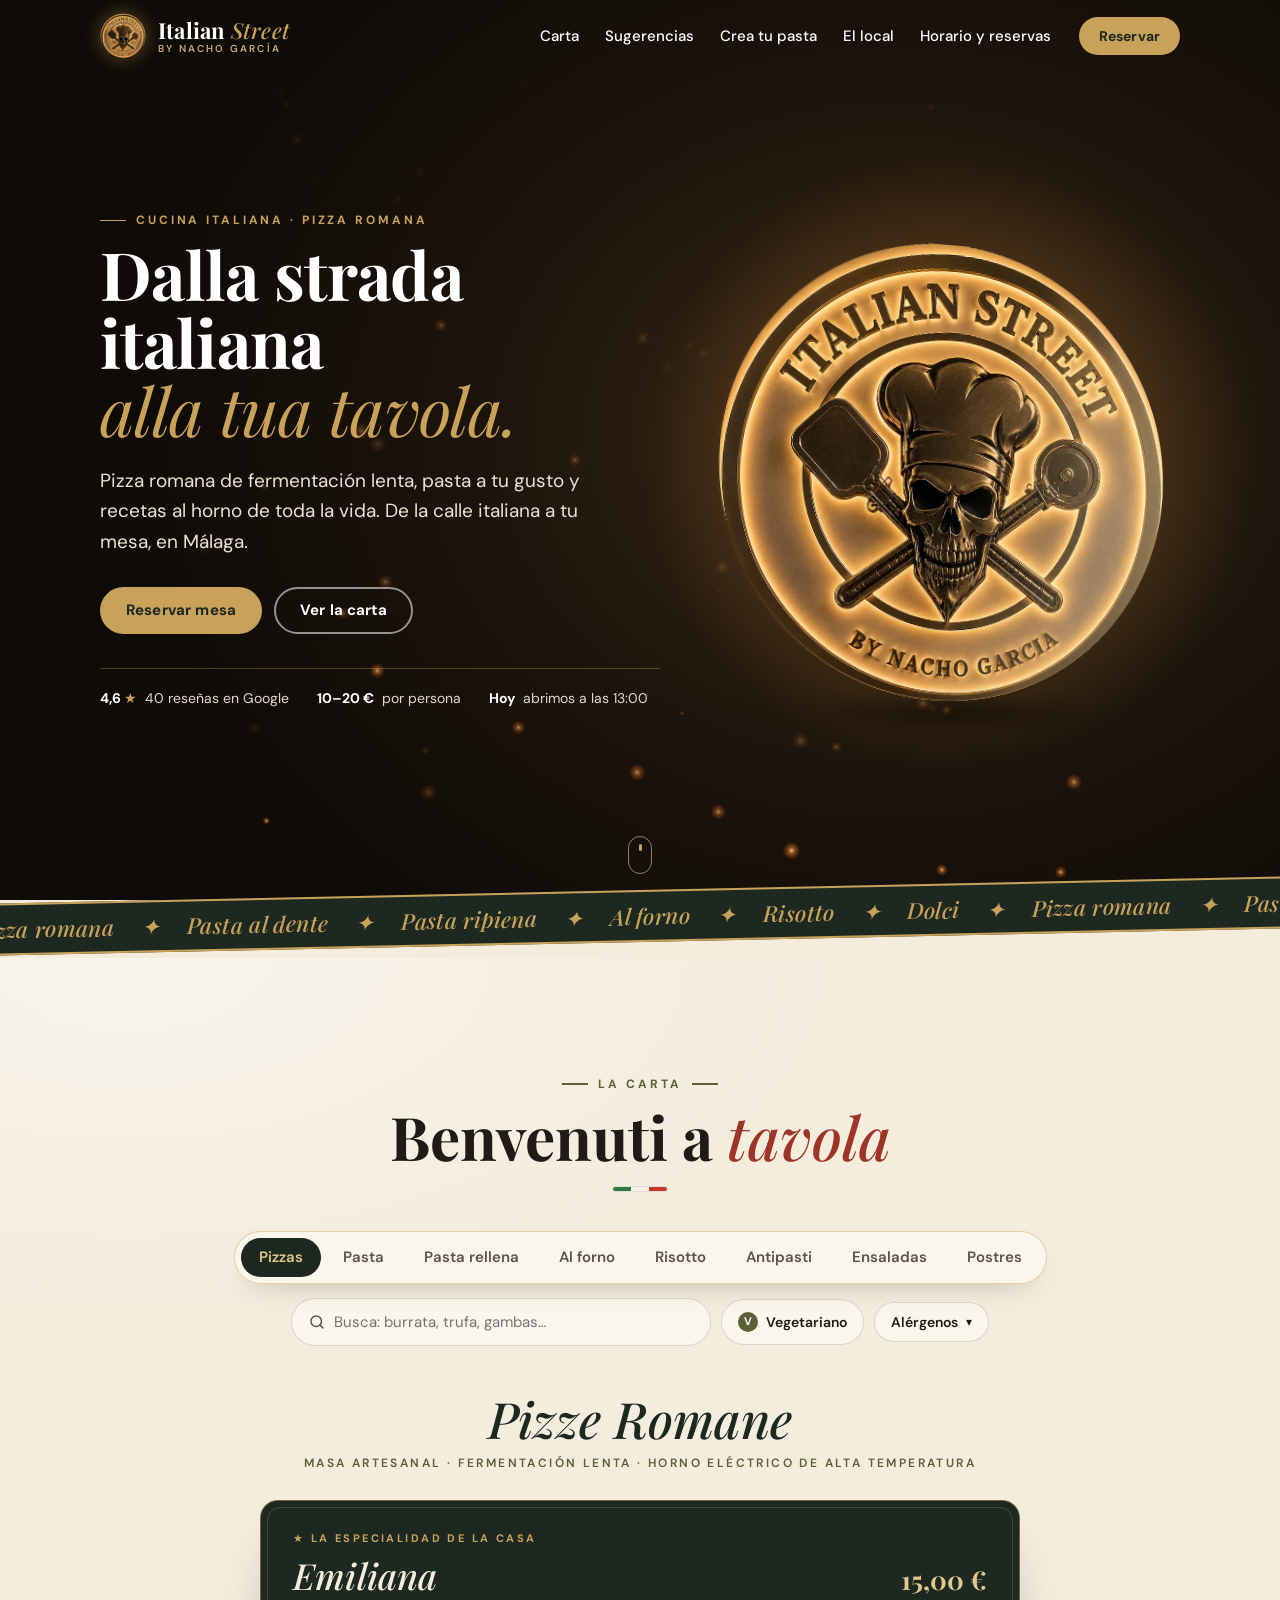
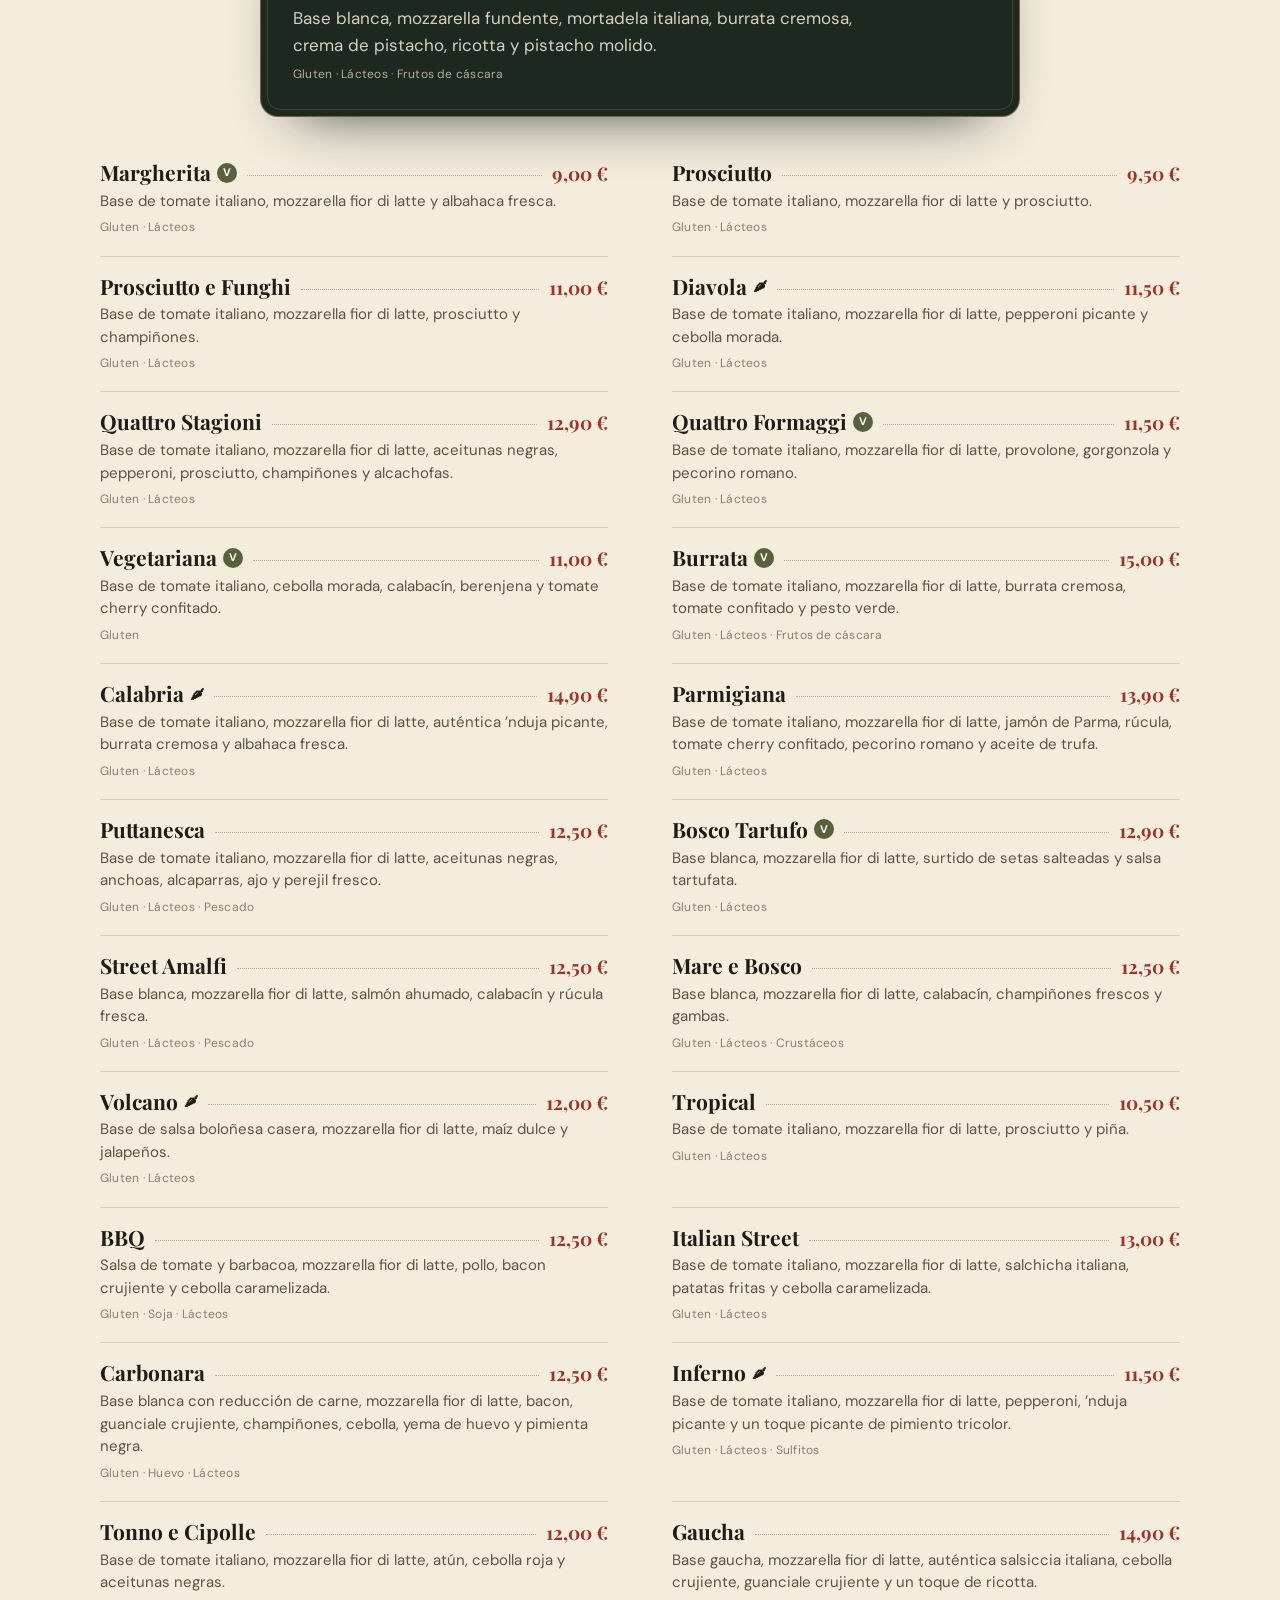
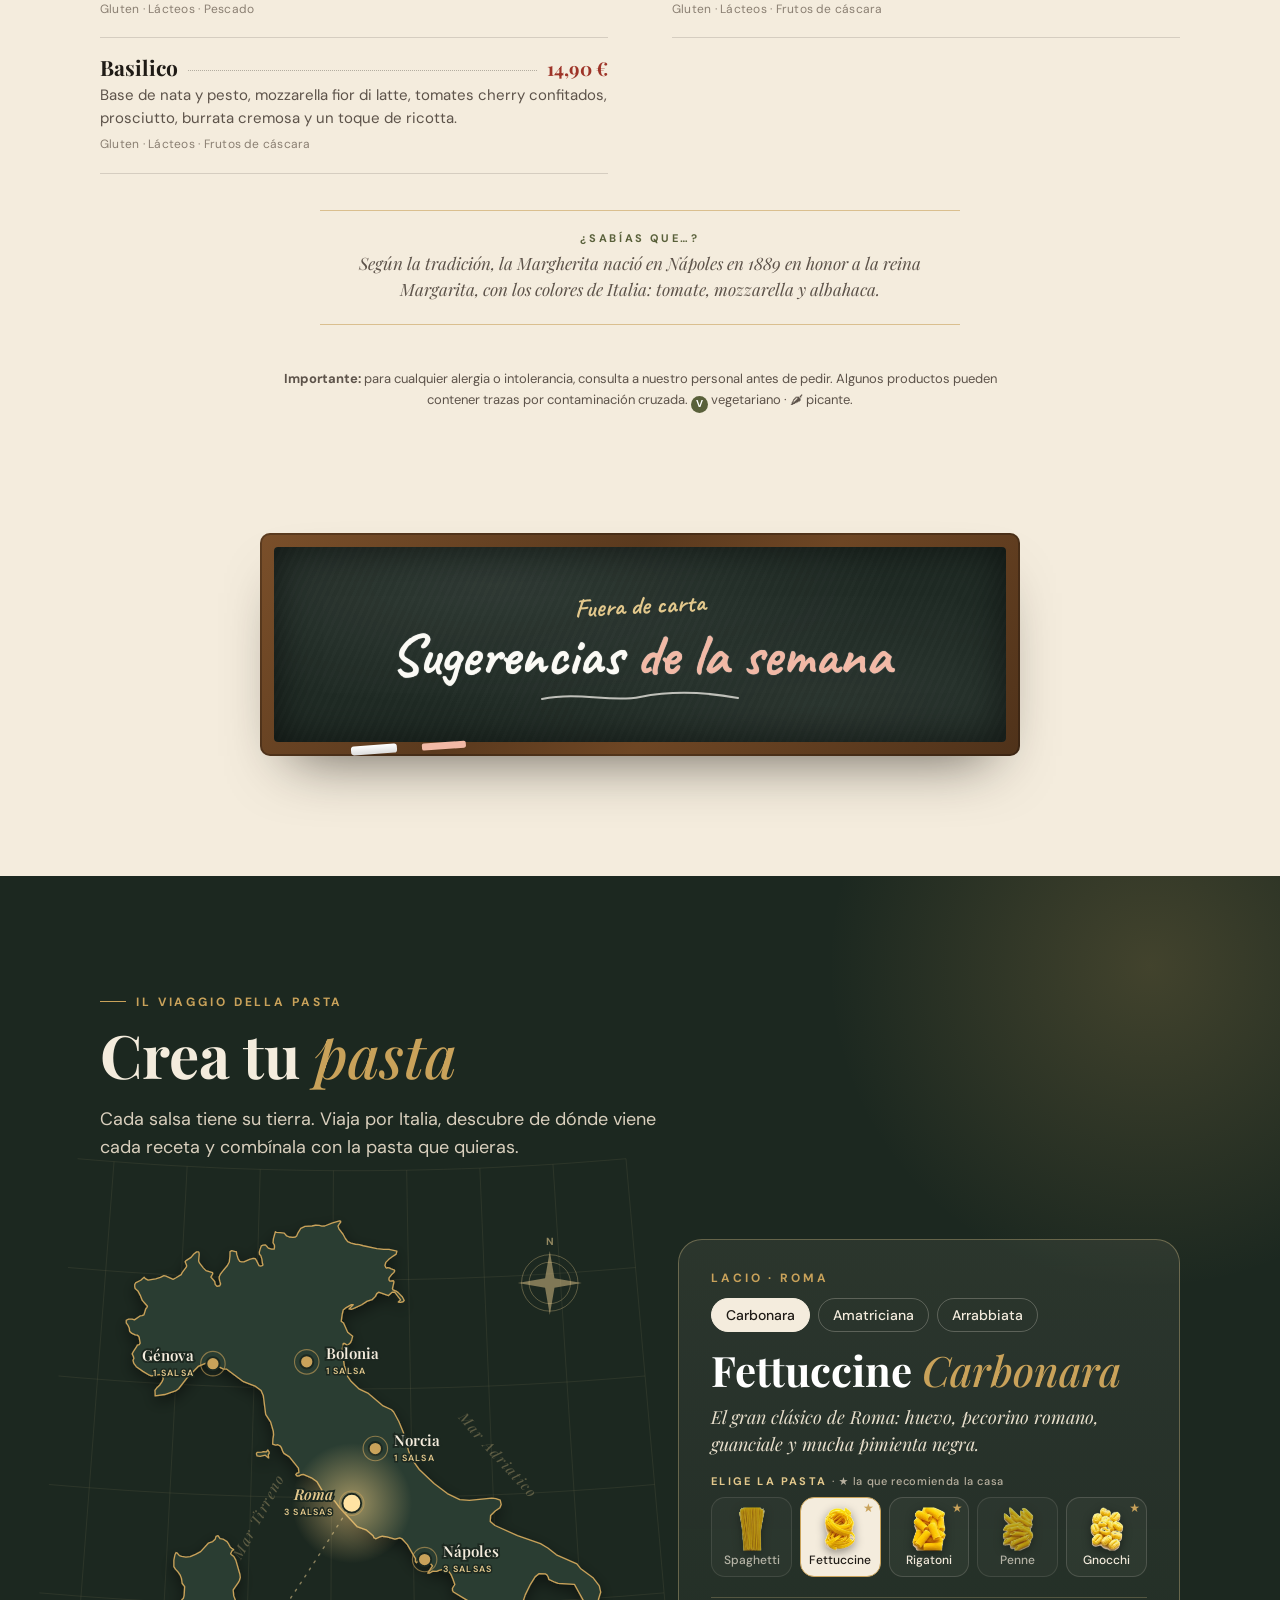
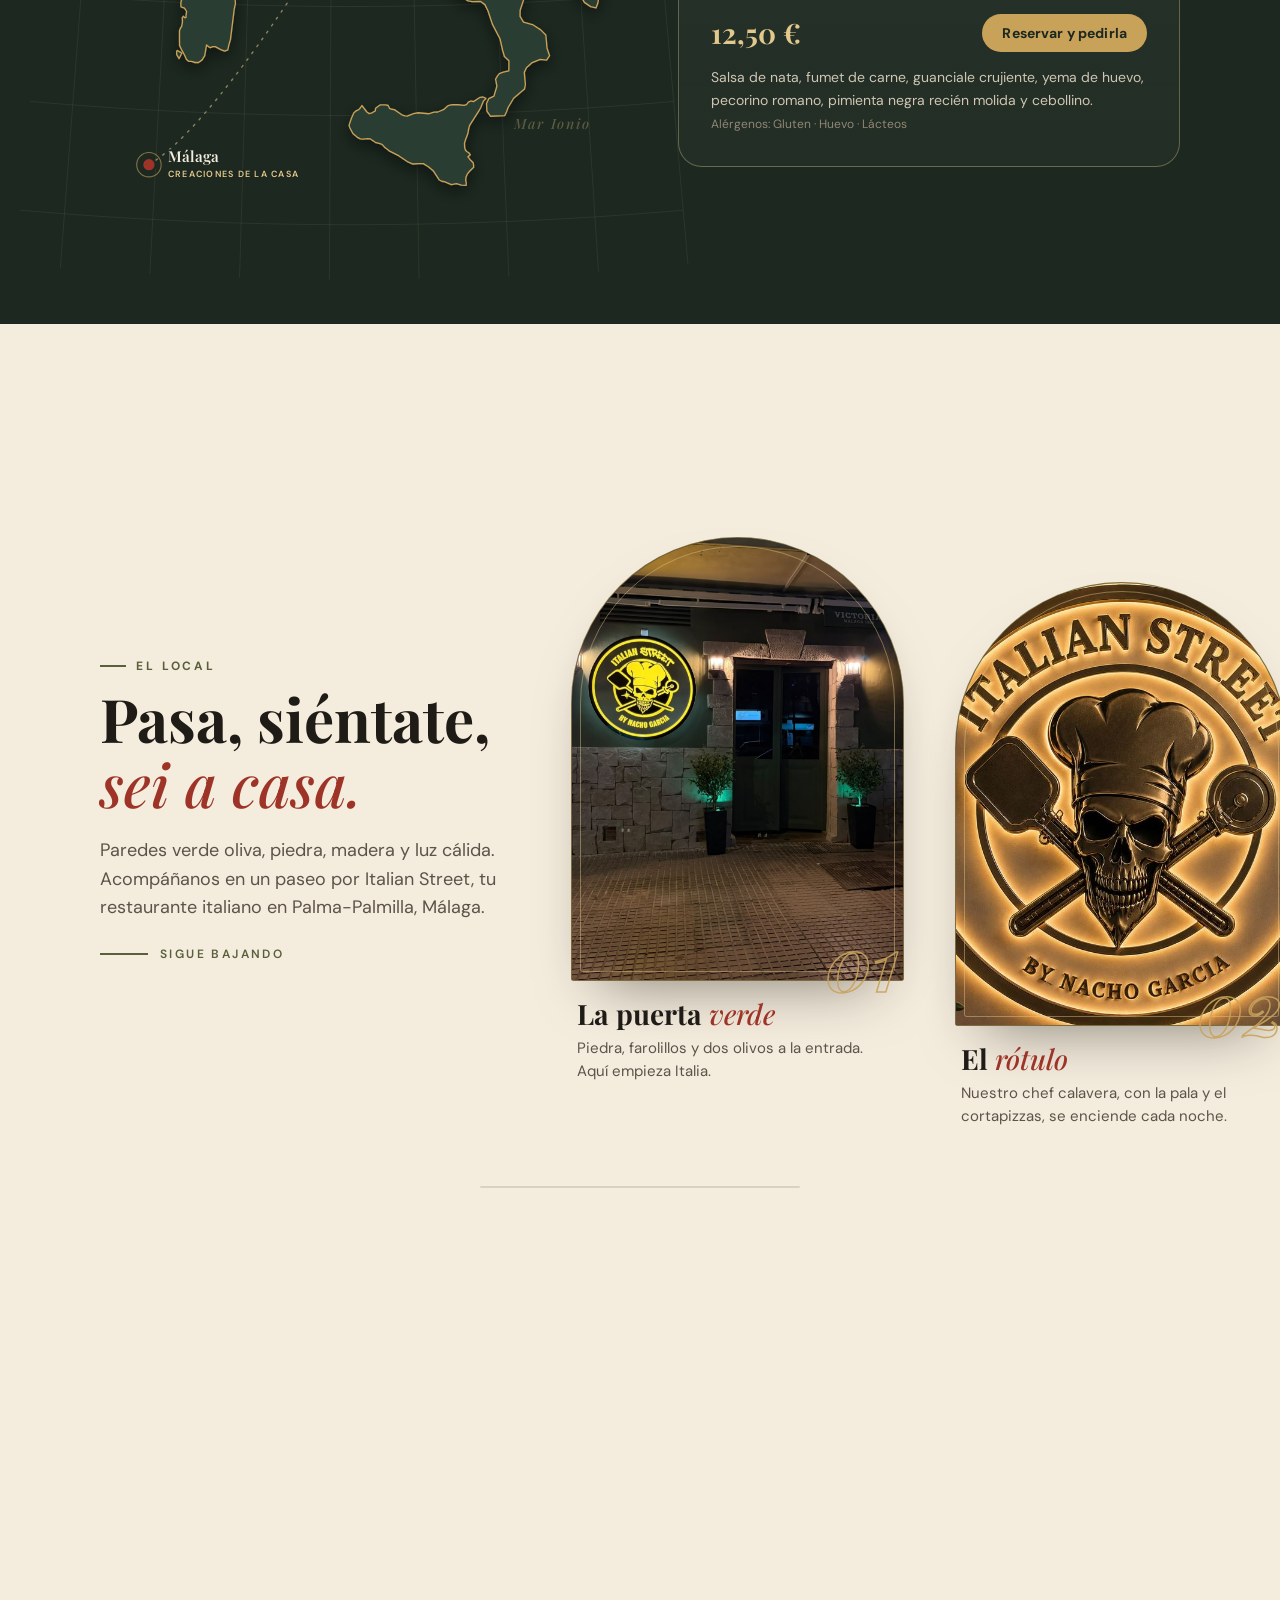
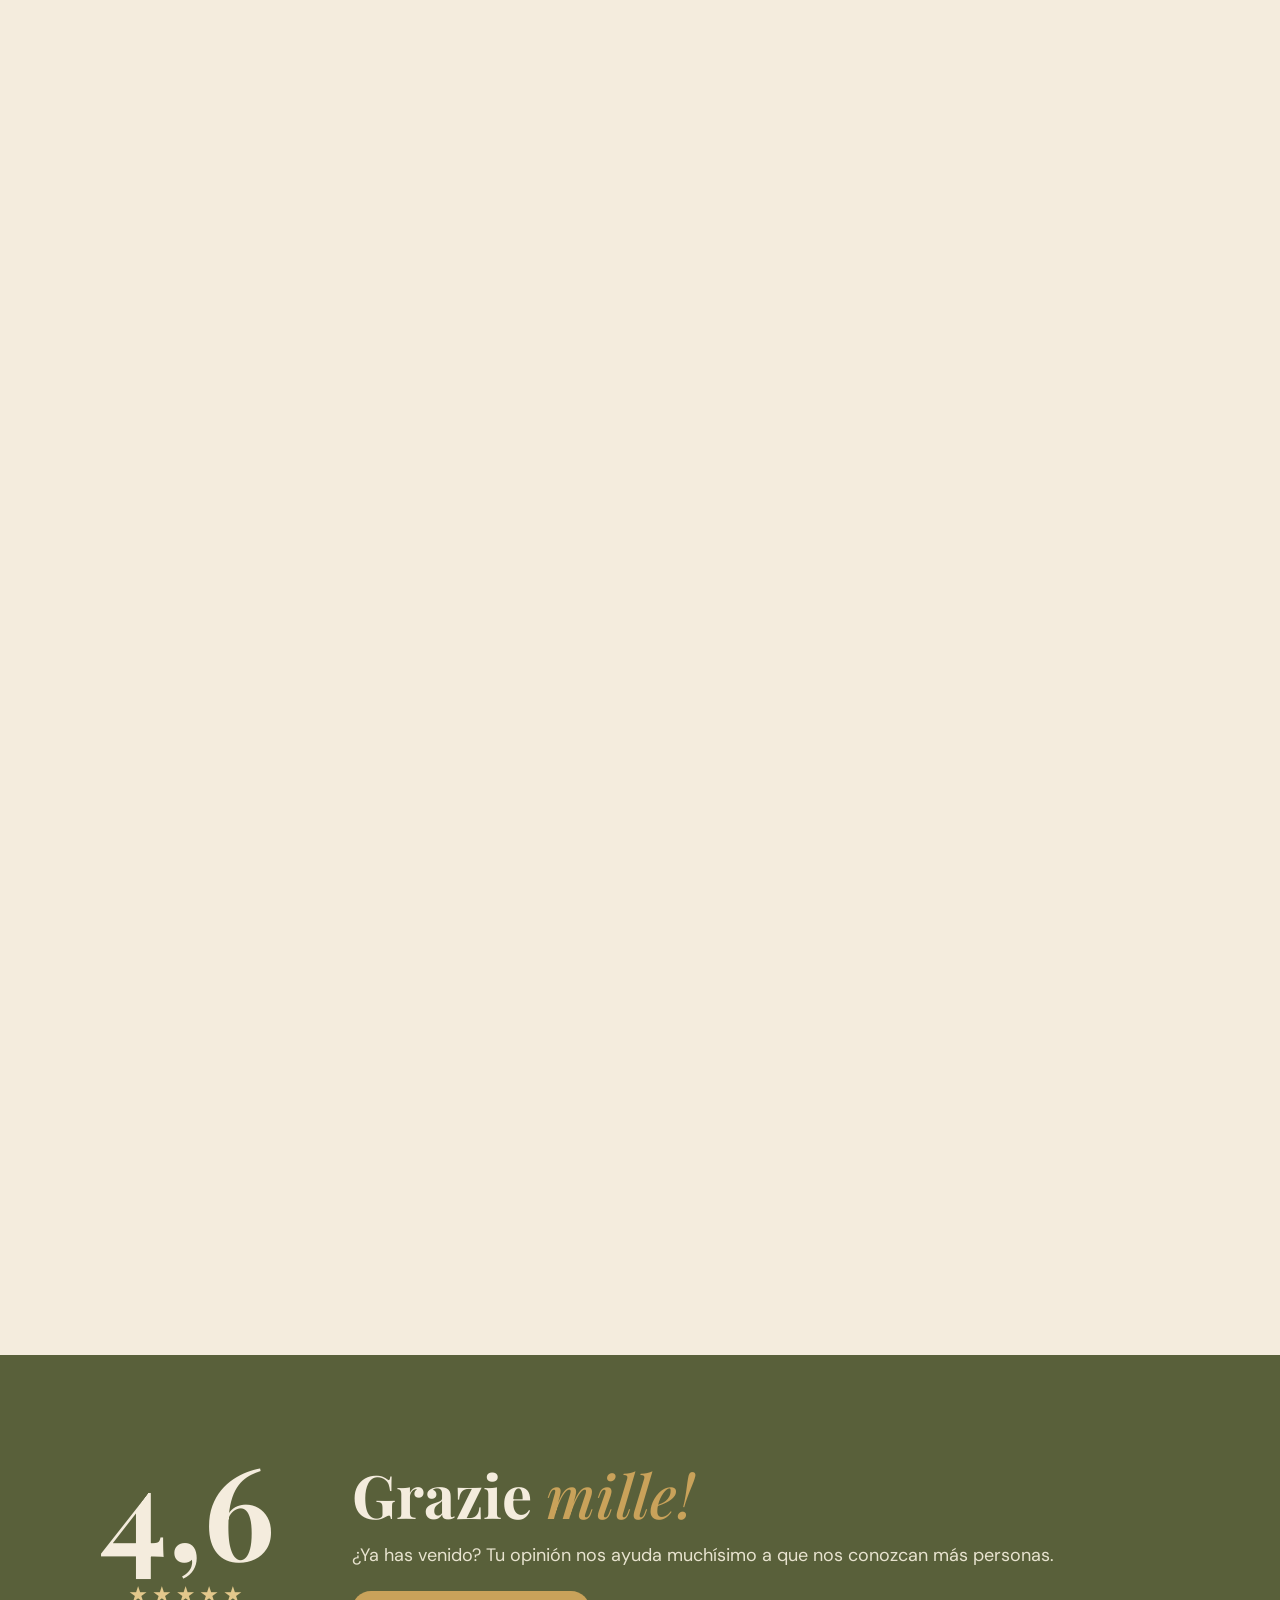
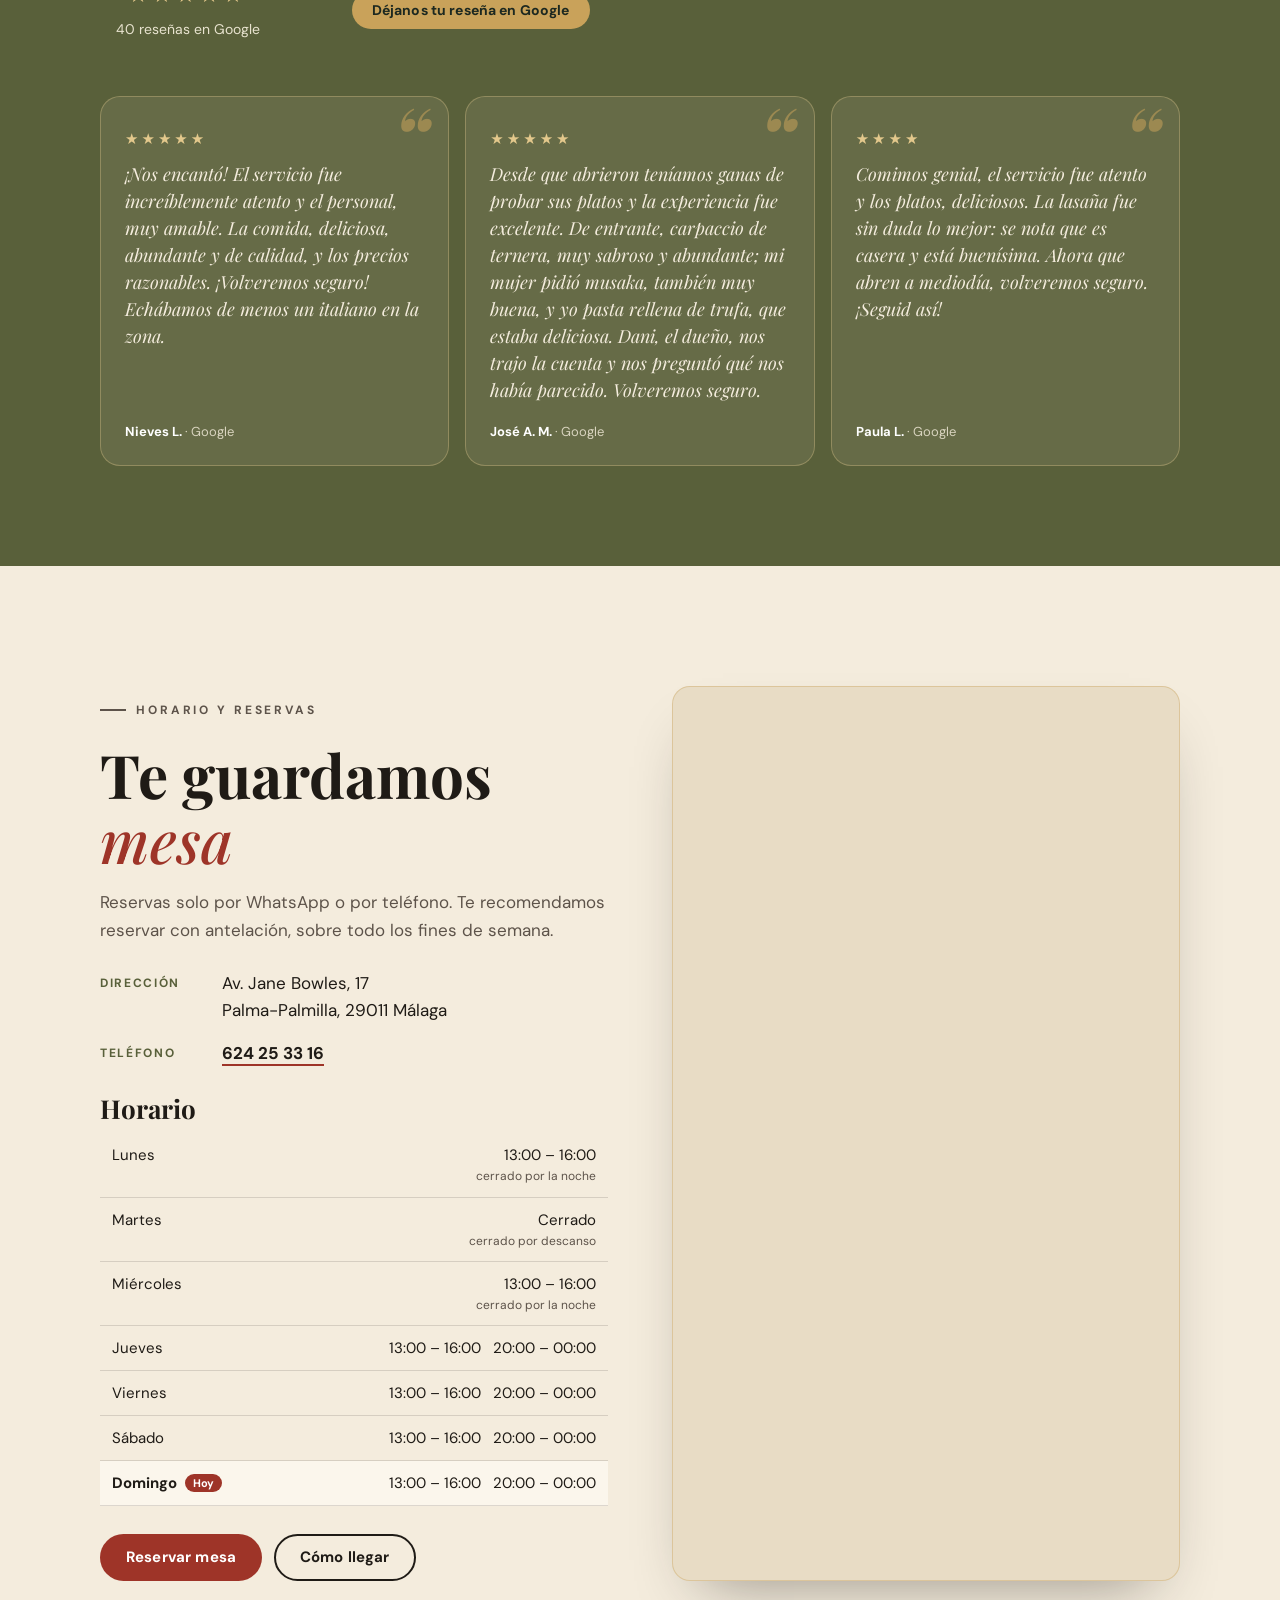
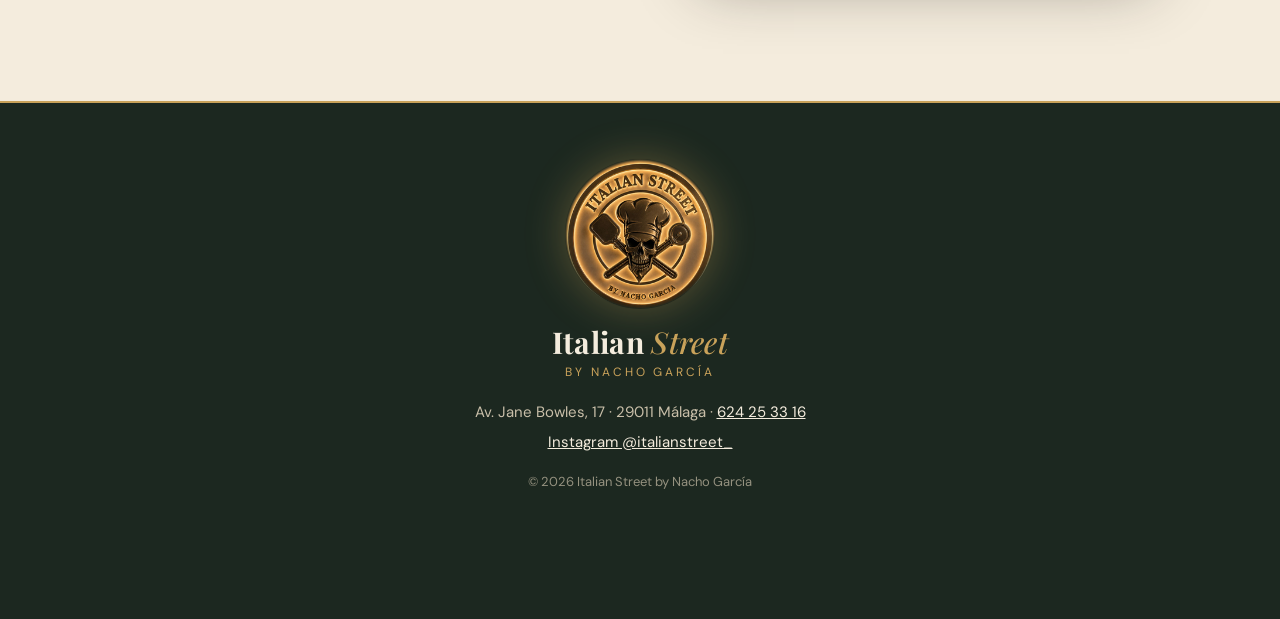
==== italian-street/index.html @ ea159def "Mejoras de posicionamiento: carta para buscadores, datos estructurados y textos locales - Título y d" ====
<!doctype html>
<html lang="es">
<head>
  <meta charset="utf-8">
  <meta name="viewport" content="width=device-width, initial-scale=1">
  <title>Italian Street · Restaurante italiano en Málaga | Pizza romana y pasta</title>
  <meta name="description" content="Restaurante italiano en Málaga (Av. Jane Bowles, 17 · Palma-Palmilla). Pizza romana de fermentación lenta, pasta fresca a tu gusto, lasaña casera y postres italianos. Reserva por WhatsApp o al 624 25 33 16.">
  <meta name="robots" content="index, follow, max-image-preview:large">
  <meta name="theme-color" content="#120d08">

  <meta property="og:title" content="Italian Street · Restaurante italiano en Málaga">
  <meta property="og:site_name" content="Italian Street by Nacho García">
  <meta name="twitter:card" content="summary_large_image">
  <meta property="og:description" content="Dalla strada italiana alla tua tavola. Pizza romana y pasta en Av. Jane Bowles, 17 · Málaga.">
  <meta property="og:type" content="restaurant">
  <meta property="og:image" content="img/og.jpg">
  <meta property="og:locale" content="es_ES">

  <link rel="icon" href="img/logo-sm.png">
  <link rel="apple-touch-icon" href="img/logo.png">
  <link rel="preconnect" href="https://fonts.googleapis.com">
  <link rel="preconnect" href="https://fonts.gstatic.com" crossorigin>
  <link href="https://fonts.googleapis.com/css2?family=Playfair+Display:ital,wght@0,500;0,600;0,700;0,800;1,400;1,500;1,600&family=DM+Sans:opsz,wght@9..40,400;9..40,500;9..40,700&family=Caveat:wght@500;700&display=swap" rel="stylesheet">
  <script>
    /* Pantallas grandes (4K, monitores anchos): la web se escala para verse
       igual que en un portátil, en lugar de quedarse pequeña en el centro. */
    (function () {
      var d = document.documentElement;
      function scale() {
        var w = window.innerWidth, h = window.innerHeight;
        var z = Math.max(1, Math.min(w / 1440, h / 860));
        if (z < 1.08) z = 1;
        d.style.zoom = z === 1 ? '' : z;
        d.style.setProperty('--z', z);
        d.style.setProperty('--vh', (h / z / 100) + 'px');   // 1vh real dentro de la web escalada
        window.__Z = z;
      }
      scale();
      window.addEventListener('resize', scale);
    })();
  </script>
  <link rel="stylesheet" href="css/styles.css">
  <link rel="stylesheet" href="css/intro.css">
  <noscript><style>.intro { display: none !important; }</style></noscript>
  <script>
    /* Animación de entrada con la fachada.
       Para desactivarla, cambia INTRO_ACTIVA a false.
       Se ve una vez por visita (añade ?intro a la URL para verla de nuevo). */
    var INTRO_ACTIVA = true;
    (function () {
      var d = document.documentElement, show = INTRO_ACTIVA;
      try {
        var force = /[?&]intro\b/.test(location.search);
        if (force) show = true;
        else if (sessionStorage.getItem('is-intro') || matchMedia('(prefers-reduced-motion: reduce)').matches) show = false;
      } catch (e) {}
      d.classList.add(show ? 'intro-lock' : 'no-intro');
    })();
  </script>

  <script type="application/ld+json">
  {
    "@context": "https://schema.org",
    "@type": "Restaurant",
    "name": "Italian Street by Nacho García",
    "image": "img/og.jpg",
    "logo": "img/logo.png",
    "description": "Restaurante italiano en Málaga: pizza romana de fermentación lenta, pasta fresca a tu gusto, pasta rellena, lasañas y postres italianos.",
    "servesCuisine": [
      "Italiana",
      "Pizza",
      "Pizza romana",
      "Pasta"
    ],
    "hasMap": "https://www.google.com/maps/search/?api=1&query=Italian+Street+Av.+Jane+Bowles+17+M%C3%A1laga",
    "areaServed": "Málaga",
    "priceRange": "10-20 €",
    "telephone": "+34624253316",
    "address": {
      "@type": "PostalAddress",
      "streetAddress": "Av. Jane Bowles, 17",
      "addressLocality": "Málaga",
      "postalCode": "29011",
      "addressRegion": "Andalucía",
      "addressCountry": "ES"
    },
    "openingHoursSpecification": [
      {
        "@type": "OpeningHoursSpecification",
        "dayOfWeek": [
          "Monday",
          "Wednesday",
          "Thursday",
          "Friday",
          "Saturday",
          "Sunday"
        ],
        "opens": "13:00",
        "closes": "16:00"
      },
      {
        "@type": "OpeningHoursSpecification",
        "dayOfWeek": [
          "Thursday",
          "Friday",
          "Saturday",
          "Sunday"
        ],
        "opens": "20:00",
        "closes": "23:59"
      }
    ],
    "sameAs": [
      "https://www.instagram.com/italianstreet_/"
    ],
    "acceptsReservations": true,
    "hasMenu": {
      "@type": "Menu",
      "name": "Carta de Italian Street",
      "inLanguage": "es",
      "hasMenuSection": [
        {
          "@type": "MenuSection",
          "name": "Pizze Romane",
          "hasMenuItem": [
            {
              "@type": "MenuItem",
              "name": "Emiliana",
              "description": "Base blanca, mozzarella fundente, mortadela italiana, burrata cremosa, crema de pistacho, ricotta y pistacho molido.",
              "offers": {
                "@type": "Offer",
                "price": "15.00",
                "priceCurrency": "EUR"
              }
            },
            {
              "@type": "MenuItem",
              "name": "Margherita",
              "description": "Base de tomate italiano, mozzarella fior di latte y albahaca fresca.",
              "offers": {
                "@type": "Offer",
                "price": "9.00",
                "priceCurrency": "EUR"
              },
              "suitableForDiet": "https://schema.org/VegetarianDiet"
            },
            {
              "@type": "MenuItem",
              "name": "Prosciutto",
              "description": "Base de tomate italiano, mozzarella fior di latte y prosciutto.",
              "offers": {
                "@type": "Offer",
                "price": "9.50",
                "priceCurrency": "EUR"
              }
            },
            {
              "@type": "MenuItem",
              "name": "Prosciutto e Funghi",
              "description": "Base de tomate italiano, mozzarella fior di latte, prosciutto y champiñones.",
              "offers": {
                "@type": "Offer",
                "price": "11.00",
                "priceCurrency": "EUR"
              }
            },
            {
              "@type": "MenuItem",
              "name": "Diavola",
              "description": "Base de tomate italiano, mozzarella fior di latte, pepperoni picante y cebolla morada.",
              "offers": {
                "@type": "Offer",
                "price": "11.50",
                "priceCurrency": "EUR"
              }
            },
            {
              "@type": "MenuItem",
              "name": "Quattro Stagioni",
              "description": "Base de tomate italiano, mozzarella fior di latte, aceitunas negras, pepperoni, prosciutto, champiñones y alcachofas.",
              "offers": {
                "@type": "Offer",
                "price": "12.90",
                "priceCurrency": "EUR"
              }
            },
            {
              "@type": "MenuItem",
              "name": "Quattro Formaggi",
              "description": "Base de tomate italiano, mozzarella fior di latte, provolone, gorgonzola y pecorino romano.",
              "offers": {
                "@type": "Offer",
                "price": "11.50",
                "priceCurrency": "EUR"
              },
              "suitableForDiet": "https://schema.org/VegetarianDiet"
            },
            {
              "@type": "MenuItem",
              "name": "Vegetariana",
              "description": "Base de tomate italiano, cebolla morada, calabacín, berenjena y tomate cherry confitado.",
              "offers": {
                "@type": "Offer",
                "price": "11.00",
                "priceCurrency": "EUR"
              },
              "suitableForDiet": "https://schema.org/VegetarianDiet"
            },
            {
              "@type": "MenuItem",
              "name": "Burrata",
              "description": "Base de tomate italiano, mozzarella fior di latte, burrata cremosa, tomate confitado y pesto verde.",
              "offers": {
                "@type": "Offer",
                "price": "15.00",
                "priceCurrency": "EUR"
              },
              "suitableForDiet": "https://schema.org/VegetarianDiet"
            },
            {
              "@type": "MenuItem",
              "name": "Calabria",
              "description": "Base de tomate italiano, mozzarella fior di latte, auténtica ’nduja picante, burrata cremosa y albahaca fresca.",
              "offers": {
                "@type": "Offer",
                "price": "14.90",
                "priceCurrency": "EUR"
              }
            },
            {
              "@type": "MenuItem",
              "name": "Parmigiana",
              "description": "Base de tomate italiano, mozzarella fior di latte, jamón de Parma, rúcula, tomate cherry confitado, pecorino romano y aceite de trufa.",
              "offers": {
                "@type": "Offer",
                "price": "13.90",
                "priceCurrency": "EUR"
              }
            },
            {
              "@type": "MenuItem",
              "name": "Puttanesca",
              "description": "Base de tomate italiano, mozzarella fior di latte, aceitunas negras, anchoas, alcaparras, ajo y perejil fresco.",
              "offers": {
                "@type": "Offer",
                "price": "12.50",
                "priceCurrency": "EUR"
              }
            },
            {
              "@type": "MenuItem",
              "name": "Bosco Tartufo",
              "description": "Base blanca, mozzarella fior di latte, surtido de setas salteadas y salsa tartufata.",
              "offers": {
                "@type": "Offer",
                "price": "12.90",
                "priceCurrency": "EUR"
              },
              "suitableForDiet": "https://schema.org/VegetarianDiet"
            },
            {
              "@type": "MenuItem",
              "name": "Street Amalfi",
              "description": "Base blanca, mozzarella fior di latte, salmón ahumado, calabacín y rúcula fresca.",
              "offers": {
                "@type": "Offer",
                "price": "12.50",
                "priceCurrency": "EUR"
              }
            },
            {
              "@type": "MenuItem",
              "name": "Mare e Bosco",
              "description": "Base blanca, mozzarella fior di latte, calabacín, champiñones frescos y gambas.",
              "offers": {
                "@type": "Offer",
                "price": "12.50",
                "priceCurrency": "EUR"
              }
            },
            {
              "@type": "MenuItem",
              "name": "Volcano",
              "description": "Base de salsa boloñesa casera, mozzarella fior di latte, maíz dulce y jalapeños.",
              "offers": {
                "@type": "Offer",
                "price": "12.00",
                "priceCurrency": "EUR"
              }
            },
            {
              "@type": "MenuItem",
              "name": "Tropical",
              "description": "Base de tomate italiano, mozzarella fior di latte, prosciutto y piña.",
              "offers": {
                "@type": "Offer",
                "price": "10.50",
                "priceCurrency": "EUR"
              }
            },
            {
              "@type": "MenuItem",
              "name": "BBQ",
              "description": "Salsa de tomate y barbacoa, mozzarella fior di latte, pollo, bacon crujiente y cebolla caramelizada.",
              "offers": {
                "@type": "Offer",
                "price": "12.50",
                "priceCurrency": "EUR"
              }
            },
            {
              "@type": "MenuItem",
              "name": "Italian Street",
              "description": "Base de tomate italiano, mozzarella fior di latte, salchicha italiana, patatas fritas y cebolla caramelizada.",
              "offers": {
                "@type": "Offer",
                "price": "13.00",
                "priceCurrency": "EUR"
              }
            },
            {
              "@type": "MenuItem",
              "name": "Carbonara",
              "description": "Base blanca con reducción de carne, mozzarella fior di latte, bacon, guanciale crujiente, champiñones, cebolla, yema de huevo y pimienta negra.",
              "offers": {
                "@type": "Offer",
                "price": "12.50",
                "priceCurrency": "EUR"
              }
            },
            {
              "@type": "MenuItem",
              "name": "Inferno",
              "description": "Base de tomate italiano, mozzarella fior di latte, pepperoni, ’nduja picante y un toque picante de pimiento tricolor.",
              "offers": {
                "@type": "Offer",
                "price": "11.50",
                "priceCurrency": "EUR"
              }
            },
            {
              "@type": "MenuItem",
              "name": "Tonno e Cipolle",
              "description": "Base de tomate italiano, mozzarella fior di latte, atún, cebolla roja y aceitunas negras.",
              "offers": {
                "@type": "Offer",
                "price": "12.00",
                "priceCurrency": "EUR"
              }
            },
            {
              "@type": "MenuItem",
              "name": "Gaucha",
              "description": "Base gaucha, mozzarella fior di latte, auténtica salsiccia italiana, cebolla crujiente, guanciale crujiente y un toque de ricotta.",
              "offers": {
                "@type": "Offer",
                "price": "14.90",
                "priceCurrency": "EUR"
              }
            },
            {
              "@type": "MenuItem",
              "name": "Basilico",
              "description": "Base de nata y pesto, mozzarella fior di latte, tomates cherry confitados, prosciutto, burrata cremosa y un toque de ricotta.",
              "offers": {
                "@type": "Offer",
                "price": "14.90",
                "priceCurrency": "EUR"
              }
            }
          ]
        },
        {
          "@type": "MenuSection",
          "name": "Pasta",
          "hasMenuItem": [
            {
              "@type": "MenuItem",
              "name": "Carbonara",
              "description": "Salsa de nata, fumet de carne, guanciale crujiente, yema de huevo, pecorino romano, pimienta negra recién molida y cebollino.",
              "offers": {
                "@type": "Offer",
                "price": "12.50",
                "priceCurrency": "EUR"
              }
            },
            {
              "@type": "MenuItem",
              "name": "Boloñesa",
              "description": "Boloñesa tradicional italiana de carne, cocinada lentamente con tomate, verduras y vino tinto.",
              "offers": {
                "@type": "Offer",
                "price": "12.50",
                "priceCurrency": "EUR"
              }
            },
            {
              "@type": "MenuItem",
              "name": "Bosco Nero",
              "description": "Crema suave, setas salteadas, un toque aromático de trufa y cebollino.",
              "offers": {
                "@type": "Offer",
                "price": "12.90",
                "priceCurrency": "EUR"
              },
              "suitableForDiet": "https://schema.org/VegetarianDiet"
            },
            {
              "@type": "MenuItem",
              "name": "Arrabbiata",
              "description": "Salsa de tomate italiano, ajo, perejil fresco y un toque de picante italiano.",
              "offers": {
                "@type": "Offer",
                "price": "10.50",
                "priceCurrency": "EUR"
              },
              "suitableForDiet": "https://schema.org/VegetarianDiet"
            },
            {
              "@type": "MenuItem",
              "name": "Puttanesca",
              "description": "Salsa de tomate, ajo, anchoas, aceitunas negras, alcaparras, guindilla suave, perejil fresco y aceite de oliva virgen extra.",
              "offers": {
                "@type": "Offer",
                "price": "11.90",
                "priceCurrency": "EUR"
              }
            },
            {
              "@type": "MenuItem",
              "name": "Amatriciana",
              "description": "Salsa de tomate italiano y albahaca, cebolla, guanciale italiano, pecorino romano y pimienta negra recién molida.",
              "offers": {
                "@type": "Offer",
                "price": "11.50",
                "priceCurrency": "EUR"
              }
            },
            {
              "@type": "MenuItem",
              "name": "Vongole",
              "description": "Almejas salteadas con un toque de tomate italiano, ajo, vino blanco, aceite de oliva virgen extra y perejil fresco.",
              "offers": {
                "@type": "Offer",
                "price": "13.50",
                "priceCurrency": "EUR"
              }
            },
            {
              "@type": "MenuItem",
              "name": "Pesto Verde",
              "description": "Pesto verde con un toque de nata, mini burratina cremosa y pecorino romano.",
              "offers": {
                "@type": "Offer",
                "price": "11.50",
                "priceCurrency": "EUR"
              },
              "suitableForDiet": "https://schema.org/VegetarianDiet"
            },
            {
              "@type": "MenuItem",
              "name": "Salmone Napoli",
              "description": "Salmón, calabacín y ajo, flambeado con vodka y fumet de pescado, en salsa cremosa de tomate, nata, pecorino romano y cebollino.",
              "offers": {
                "@type": "Offer",
                "price": "14.00",
                "priceCurrency": "EUR"
              }
            },
            {
              "@type": "MenuItem",
              "name": "Frutti di Mare",
              "description": "Gambas, mejillones y calamares salteados con salsa de tomate, vino blanco, ajo y perejil fresco.",
              "offers": {
                "@type": "Offer",
                "price": "15.90",
                "priceCurrency": "EUR"
              }
            },
            {
              "@type": "MenuItem",
              "name": "Gamberi al Coñac",
              "description": "Gambas, calabacín, ajo y cebollino flambeados con coñac, con fumet de pescado, nata, tomate italiano y pecorino romano.",
              "offers": {
                "@type": "Offer",
                "price": "14.50",
                "priceCurrency": "EUR"
              }
            }
          ]
        },
        {
          "@type": "MenuSection",
          "name": "Pasta Ripiena (Pasta rellena)",
          "hasMenuItem": [
            {
              "@type": "MenuItem",
              "name": "Porcini e Tartufo",
              "description": "Ravioli rellenos de boletus con crema de trufa, pecorino romano, un toque de nata y cebollino.",
              "offers": {
                "@type": "Offer",
                "price": "14.50",
                "priceCurrency": "EUR"
              },
              "suitableForDiet": "https://schema.org/VegetarianDiet"
            },
            {
              "@type": "MenuItem",
              "name": "Nero del Mare",
              "description": "Giganti negros rellenos de vieira con crema de tomate, nata y calabacín, un toque de fumet de pescado, flambeado de coñac y tomate cherry confitado.",
              "offers": {
                "@type": "Offer",
                "price": "15.90",
                "priceCurrency": "EUR"
              }
            },
            {
              "@type": "MenuItem",
              "name": "Tortellini della Nonna",
              "description": "Tortellini rellenos de carne con una auténtica salsa boloñesa elaborada a fuego lento y pecorino romano.",
              "offers": {
                "@type": "Offer",
                "price": "13.50",
                "priceCurrency": "EUR"
              }
            },
            {
              "@type": "MenuItem",
              "name": "Dolce Autunno",
              "description": "Fagottini rellenos de gorgonzola y pera, con salsa cremosa de nata y nueces.",
              "offers": {
                "@type": "Offer",
                "price": "14.50",
                "priceCurrency": "EUR"
              },
              "suitableForDiet": "https://schema.org/VegetarianDiet"
            },
            {
              "@type": "MenuItem",
              "name": "Tortellini Ricotta e Tartufo",
              "description": "Tortellini rellenos de ricotta con crema suave de nata, pecorino romano y un toque de trufa.",
              "offers": {
                "@type": "Offer",
                "price": "14.50",
                "priceCurrency": "EUR"
              },
              "suitableForDiet": "https://schema.org/VegetarianDiet"
            }
          ]
        },
        {
          "@type": "MenuSection",
          "name": "Al Forno (Del horno)",
          "hasMenuItem": [
            {
              "@type": "MenuItem",
              "name": "Lasagna",
              "description": "Láminas de pasta fresca con boloñesa de vacuno cocinada lentamente con tomate, zanahoria, apio y cebolla, cubiertas con bechamel cremosa y gratinadas con mozzarella fior di latte.",
              "offers": {
                "@type": "Offer",
                "price": "13.50",
                "priceCurrency": "EUR"
              }
            },
            {
              "@type": "MenuItem",
              "name": "Lasagna dell’Orto",
              "description": "Láminas de pasta fresca con tomate italiano y verduras seleccionadas (berenjena, calabacín y puerro), cubiertas con bechamel cremosa y gratinadas con mozzarella fior di latte.",
              "offers": {
                "@type": "Offer",
                "price": "13.50",
                "priceCurrency": "EUR"
              },
              "suitableForDiet": "https://schema.org/VegetarianDiet"
            },
            {
              "@type": "MenuItem",
              "name": "Musaka",
              "description": "Capas de berenjena asada con tomate italiano, bechamel cremosa y mozzarella fior di latte fundente, gratinada al horno.",
              "offers": {
                "@type": "Offer",
                "price": "13.50",
                "priceCurrency": "EUR"
              },
              "suitableForDiet": "https://schema.org/VegetarianDiet"
            },
            {
              "@type": "MenuItem",
              "name": "Cannelloni",
              "description": "Canelones rellenos de carne de vacuno con un suave toque de nata, cubiertos con bechamel cremosa y tomate italiano, gratinados con mozzarella fior di latte.",
              "offers": {
                "@type": "Offer",
                "price": "12.50",
                "priceCurrency": "EUR"
              }
            },
            {
              "@type": "MenuItem",
              "name": "Gnocchi alla Sorrentina",
              "description": "Tomate italiano, albahaca y mozzarella fior di latte gratinada.",
              "offers": {
                "@type": "Offer",
                "price": "12.50",
                "priceCurrency": "EUR"
              },
              "suitableForDiet": "https://schema.org/VegetarianDiet"
            },
            {
              "@type": "MenuItem",
              "name": "Gnocchi a la Boloñesa",
              "description": "Con salsa boloñesa tradicional italiana.",
              "offers": {
                "@type": "Offer",
                "price": "13.50",
                "priceCurrency": "EUR"
              }
            },
            {
              "@type": "MenuItem",
              "name": "Gnocchi 4 Formaggi",
              "description": "Salteados con salsa cremosa de cuatro quesos italianos, pecorino romano y un toque de nata.",
              "offers": {
                "@type": "Offer",
                "price": "12.50",
                "priceCurrency": "EUR"
              },
              "suitableForDiet": "https://schema.org/VegetarianDiet"
            }
          ]
        },
        {
          "@type": "MenuSection",
          "name": "Risotto (Arroces cremosos)",
          "hasMenuItem": [
            {
              "@type": "MenuItem",
              "name": "Risotto Bosco e Tartufo",
              "description": "Risotto cremoso con setas y un delicado toque de trufa, terminado con nata, parmesano y cebollino.",
              "offers": {
                "@type": "Offer",
                "price": "14.90",
                "priceCurrency": "EUR"
              },
              "suitableForDiet": "https://schema.org/VegetarianDiet"
            },
            {
              "@type": "MenuItem",
              "name": "Risotto Carbonara di Roma",
              "description": "Risotto cremoso con guanciale crujiente y queso pecorino, terminado con un toque de nata, yema de huevo y cebollino.",
              "offers": {
                "@type": "Offer",
                "price": "13.90",
                "priceCurrency": "EUR"
              }
            }
          ]
        },
        {
          "@type": "MenuSection",
          "name": "Antipasti (Para empezar)",
          "hasMenuItem": [
            {
              "@type": "MenuItem",
              "name": "Burrata Urbana",
              "description": "Tomate italiano, pesto, burrata y pan crujiente.",
              "offers": {
                "@type": "Offer",
                "price": "11.00",
                "priceCurrency": "EUR"
              },
              "suitableForDiet": "https://schema.org/VegetarianDiet"
            },
            {
              "@type": "MenuItem",
              "name": "Provolone",
              "description": "Queso provolone fundido con tomate italiano y orégano.",
              "offers": {
                "@type": "Offer",
                "price": "11.00",
                "priceCurrency": "EUR"
              },
              "suitableForDiet": "https://schema.org/VegetarianDiet"
            },
            {
              "@type": "MenuItem",
              "name": "Carpaccio di Manzo",
              "description": "Láminas de ternera, rúcula, parmesano, cebolla, alcaparras, pimienta, sal, aceite y un toque de limón.",
              "offers": {
                "@type": "Offer",
                "price": "12.00",
                "priceCurrency": "EUR"
              }
            },
            {
              "@type": "MenuItem",
              "name": "Pan de Ajo",
              "description": "Pan artesano horneado con mantequilla de ajo y perejil fresco.",
              "offers": {
                "@type": "Offer",
                "price": "7.90",
                "priceCurrency": "EUR"
              },
              "suitableForDiet": "https://schema.org/VegetarianDiet"
            },
            {
              "@type": "MenuItem",
              "name": "Pan de Ajo y Queso",
              "description": "Pan artesano horneado con mantequilla de ajo, perejil fresco y mozzarella fundente.",
              "offers": {
                "@type": "Offer",
                "price": "9.50",
                "priceCurrency": "EUR"
              },
              "suitableForDiet": "https://schema.org/VegetarianDiet"
            },
            {
              "@type": "MenuItem",
              "name": "Tabla Mixta de Quesos y Embutidos",
              "description": "Selección de quesos y embutidos italianos.",
              "offers": {
                "@type": "Offer",
                "price": "12.50",
                "priceCurrency": "EUR"
              }
            }
          ]
        },
        {
          "@type": "MenuSection",
          "name": "Insalate (Ensaladas)",
          "hasMenuItem": [
            {
              "@type": "MenuItem",
              "name": "Italian Street",
              "description": "Rodajas de tomate con brotes frescos, rúcula, queso de cabra con peras en almíbar, nueces y un toque balsámico.",
              "offers": {
                "@type": "Offer",
                "price": "12.00",
                "priceCurrency": "EUR"
              },
              "suitableForDiet": "https://schema.org/VegetarianDiet"
            },
            {
              "@type": "MenuItem",
              "name": "César Italian",
              "description": "Mezclum, pollo empanado, tomates cherry semisecos, lascas de parmigiano reggiano, croutons de focaccia al ajo y romero, panceta italiana crujiente y salsa césar con un toque de pesto genovés.",
              "offers": {
                "@type": "Offer",
                "price": "11.90",
                "priceCurrency": "EUR"
              }
            },
            {
              "@type": "MenuItem",
              "name": "Caprese",
              "description": "Rodajas de tomate fresco con burrata fresca y hojas de rúcula, aliñadas con aceite de oliva virgen extra, sal y pimienta.",
              "offers": {
                "@type": "Offer",
                "price": "12.00",
                "priceCurrency": "EUR"
              },
              "suitableForDiet": "https://schema.org/VegetarianDiet"
            },
            {
              "@type": "MenuItem",
              "name": "Ensalada Mixta",
              "description": "Mezclum con atún, cebolla, maíz dulce y zanahoria, aliñada con aceite de oliva virgen extra. Fresca, sencilla y con todo el sabor mediterráneo.",
              "offers": {
                "@type": "Offer",
                "price": "10.00",
                "priceCurrency": "EUR"
              }
            }
          ]
        },
        {
          "@type": "MenuSection",
          "name": "Dolci (Postres)",
          "hasMenuItem": [
            {
              "@type": "MenuItem",
              "name": "Pizza Dolce Street",
              "description": "Masa artesanal horneada al estilo italiano, cubierta con crema y nata, y decorada con trocitos del mismo sabor.",
              "offers": {
                "@type": "Offer",
                "price": "8.90",
                "priceCurrency": "EUR"
              },
              "suitableForDiet": "https://schema.org/VegetarianDiet"
            },
            {
              "@type": "MenuItem",
              "name": "Tiramisú al Pistacho",
              "description": "Bizcocho bañado en café, cremosa mezcla de mascarpone y crema de pistacho, coronado con virutas de pistacho.",
              "offers": {
                "@type": "Offer",
                "price": "6.50",
                "priceCurrency": "EUR"
              },
              "suitableForDiet": "https://schema.org/VegetarianDiet"
            },
            {
              "@type": "MenuItem",
              "name": "Tiramisú",
              "description": "Bizcocho bañado en café, cremosa mezcla de mascarpone y un delicado toque de cacao.",
              "offers": {
                "@type": "Offer",
                "price": "6.50",
                "priceCurrency": "EUR"
              },
              "suitableForDiet": "https://schema.org/VegetarianDiet"
            },
            {
              "@type": "MenuItem",
              "name": "Cannoli de Pistacho",
              "description": "Crujientes cannoli sicilianos rellenos de dulce crema de ricotta, con cobertura exterior de pistacho.",
              "offers": {
                "@type": "Offer",
                "price": "6.50",
                "priceCurrency": "EUR"
              },
              "suitableForDiet": "https://schema.org/VegetarianDiet"
            },
            {
              "@type": "MenuItem",
              "name": "Cannoli de Nutella",
              "description": "Crujientes cannoli sicilianos rellenos de dulce crema de ricotta, con cobertura exterior de Nutella.",
              "offers": {
                "@type": "Offer",
                "price": "6.50",
                "priceCurrency": "EUR"
              },
              "suitableForDiet": "https://schema.org/VegetarianDiet"
            },
            {
              "@type": "MenuItem",
              "name": "Babà Napoletano",
              "description": "Bizcocho tradicional napolitano, ligero y esponjoso, bañado en almíbar de ron y con nata montada.",
              "offers": {
                "@type": "Offer",
                "price": "6.50",
                "priceCurrency": "EUR"
              },
              "suitableForDiet": "https://schema.org/VegetarianDiet"
            },
            {
              "@type": "MenuItem",
              "name": "Profiteroles de Chocolate",
              "description": "Rellenos de nata y recubiertos de chocolate (3 unidades).",
              "offers": {
                "@type": "Offer",
                "price": "6.50",
                "priceCurrency": "EUR"
              },
              "suitableForDiet": "https://schema.org/VegetarianDiet"
            }
          ]
        }
      ]
    }
  }
  </script>
</head>
<body>
  <!-- ============ INTRO: fachada real del local ============ -->
  <div class="intro" id="intro">
    <div class="intro__backdrop" aria-hidden="true"></div>
    <div class="intro__cam" id="introCam">
      <div class="intro__stage" id="introStage" aria-hidden="true">
        <div class="intro__scene">
          <img class="intro__photo" src="img/fachada.jpg" alt="" width="1125" height="2000">
          <!-- Las dos hojas de la puerta, recortadas de la propia foto -->
          <div class="door" id="introDoor">
            <div class="door__inside"></div>
            <div class="door__leaf door__leaf--l"></div>
            <div class="door__leaf door__leaf--r"></div>
          </div>
        </div>
        <!-- Luces que se encienden sobre la foto -->
        <div class="intro__lights">
          <span class="light light--lamp" style="--x: 20px; --y: 735px"></span>
          <span class="light light--lamp" style="--x: 492px; --y: 735px"></span>
          <span class="light light--lamp light--late" style="--x: 948px; --y: 745px"></span>
          <span class="light light--sign" style="--x: 245px; --y: 862px"></span>
          <span class="light light--plant" style="--x: 505px; --y: 1165px"></span>
          <span class="light light--plant light--late" style="--x: 965px; --y: 1180px"></span>
          <span class="light light--glass" style="--x: 557px; --w: 124px"></span>
          <span class="light light--glass light--late" style="--x: 712px; --w: 126px"></span>
          <span class="light light--spill"></span>
        </div>
      </div>
    </div>

    <div class="intro__text">
      <p class="intro__kicker">Benvenuti</p>
      <p class="intro__title">Dalla strada italiana alla tua tavola</p>
    </div>
    <button class="intro__skip" id="introSkip" type="button">Entrar ›</button>
  </div>
  <script src="js/intro.js"></script>

  <a class="skip" href="#main">Saltar al contenido</a>

  <!-- ============ CABECERA ============ -->
  <header class="header" id="top">
    <div class="header__inner">
      <a href="#top" class="brand" aria-label="Italian Street by Nacho García, inicio">
        <img class="brand__logo" src="img/logo-sm.png" alt="" width="46" height="46">
        <span class="brand__text">
          <span class="brand__name">Italian <em>Street</em></span>
          <span class="brand__by">by Nacho García</span>
        </span>
      </a>

      <nav class="nav" id="nav" aria-label="Principal">
        <a href="#carta">Carta</a>
        <a href="#sugerencias">Sugerencias</a>
        <a href="#crea">Crea tu pasta</a>
        <a href="#local">El local</a>
        <a href="#visitanos">Horario y reservas</a>
      </nav>

      <a class="btn btn--small btn--gold header__cta" href="tel:+34624253316" data-reserve>Reservar</a>

      <button class="burger" id="burger" aria-label="Abrir menú" aria-expanded="false" aria-controls="nav">
        <span></span><span></span>
      </button>
    </div>
  </header>

  <main id="main">

    <!-- ============ PORTADA ============ -->
    <section class="hero">
      <canvas class="embers" id="embers" aria-hidden="true"></canvas>
      <div class="hero__inner">
        <div class="hero__content">
          <p class="kicker kicker--light">Cucina italiana · Pizza romana</p>
          <h1 class="hero__title">
            Dalla strada italiana<br>
            <em>alla tua tavola.</em>
          </h1>
          <p class="hero__lead">
            Pizza romana de fermentación lenta, pasta a tu gusto y recetas al horno de toda la vida.
            De la calle italiana a tu mesa, en Málaga.
          </p>
          <div class="hero__actions">
            <a class="btn btn--gold" href="tel:+34624253316" data-reserve>Reservar mesa</a>
            <a class="btn btn--ghost" href="#carta">Ver la carta</a>
          </div>
          <ul class="hero__facts" aria-label="Datos rápidos">
            <li><strong>4,6 <span class="star" aria-hidden="true">★</span></strong> 40 reseñas en Google</li>
            <li><strong>10–20 €</strong> por persona</li>
            <li class="today-status" id="todayStatus"><strong>Hoy</strong> <span>…</span></li>
          </ul>
        </div>

        <!-- Rótulo en 3D: medallón con grosor que flota y gira -->
        <div class="sign3d" id="sign3d" aria-hidden="true">
          <div class="sign3d__glow"></div>
          <div class="sign3d__disc" id="disc">
            <div class="sign3d__back"></div>
            <img class="sign3d__face" src="img/rotulo-3d.webp" alt="" width="900" height="900" fetchpriority="high">
            <div class="sign3d__shine"></div>
          </div>
          <div class="sign3d__shadow"></div>
        </div>
      </div>
      <a class="hero__scroll" href="#carta" aria-label="Bajar a la carta"><span></span></a>
    </section>

    <!-- ============ CINTA ============ -->
    <div class="ribbon-wrap" aria-hidden="true"><div class="ribbon">
      <div class="ribbon__track">
        <span>Pizza romana</span><span>✦</span><span>Pasta al dente</span><span>✦</span><span>Pasta ripiena</span><span>✦</span><span>Al forno</span><span>✦</span><span>Risotto</span><span>✦</span><span>Dolci</span><span>✦</span>
        <span>Pizza romana</span><span>✦</span><span>Pasta al dente</span><span>✦</span><span>Pasta ripiena</span><span>✦</span><span>Al forno</span><span>✦</span><span>Risotto</span><span>✦</span><span>Dolci</span><span>✦</span>
      </div>
    </div></div>

    <!-- ============ CARTA ============ -->
    <section class="section carta" id="carta">
      <div class="container">
        <header class="section__head section__head--center reveal">
          <p class="kicker kicker--center">La carta</p>
          <h2 class="section__title">Benvenuti a <em>tavola</em></h2>
          <span class="tricolor" aria-hidden="true"></span>
        </header>

        <div class="tabs" role="tablist" aria-label="Secciones de la carta" id="tabs"></div>

        <div class="menu-tools">
          <div class="menu-filters">
            <label class="search">
              <svg viewBox="0 0 24 24" width="18" height="18" aria-hidden="true"><circle cx="11" cy="11" r="7" fill="none" stroke="currentColor" stroke-width="2"/><path d="M20 20l-4-4" stroke="currentColor" stroke-width="2" stroke-linecap="round"/></svg>
              <span class="sr-only">Buscar en la carta</span>
              <input type="search" id="menuSearch" placeholder="Busca: burrata, trufa, gambas…" autocomplete="off">
            </label>

            <button class="toggle" id="vegToggle" type="button" aria-pressed="false">
              <span class="veg" aria-hidden="true">V</span> Vegetariano
            </button>

            <details class="allergen-filter" id="allergenFilter">
              <summary>Alérgenos <span class="count" id="allergenCount" hidden></span></summary>
              <div class="allergen-filter__panel">
                <p>Ocultar platos que contengan:</p>
                <div class="allergen-filter__list" id="allergenList"></div>
                <p class="allergen-filter__warn">Orientativo. Ante cualquier alergia o intolerancia, consulta siempre al personal: algunos productos pueden contener trazas.</p>
              </div>
            </details>
          </div>
        </div>

        <div class="menu-status" id="menuStatus" aria-live="polite"></div>
        <div id="menuPanels"><!-- Carta para buscadores (generada con seo/generar.mjs) -->
<section class="menu-cat"><header class="menu-cat__head"><h3 class="menu-cat__title">Pizze Romane</h3><p class="menu-cat__sub">Masa artesanal · Fermentación lenta · Horno eléctrico de alta temperatura</p></header><ul class="dishes"><li class="dish"><div class="dish__row"><h4 class="dish__name">Emiliana</h4><span class="dish__dots"></span><span class="dish__price">15,00 €</span></div><p class="dish__desc">Base blanca, mozzarella fundente, mortadela italiana, burrata cremosa, crema de pistacho, ricotta y pistacho molido.</p></li><li class="dish"><div class="dish__row"><h4 class="dish__name">Margherita</h4><span class="dish__dots"></span><span class="dish__price">9,00 €</span></div><p class="dish__desc">Base de tomate italiano, mozzarella fior di latte y albahaca fresca.</p></li><li class="dish"><div class="dish__row"><h4 class="dish__name">Prosciutto</h4><span class="dish__dots"></span><span class="dish__price">9,50 €</span></div><p class="dish__desc">Base de tomate italiano, mozzarella fior di latte y prosciutto.</p></li><li class="dish"><div class="dish__row"><h4 class="dish__name">Prosciutto e Funghi</h4><span class="dish__dots"></span><span class="dish__price">11,00 €</span></div><p class="dish__desc">Base de tomate italiano, mozzarella fior di latte, prosciutto y champiñones.</p></li><li class="dish"><div class="dish__row"><h4 class="dish__name">Diavola</h4><span class="dish__dots"></span><span class="dish__price">11,50 €</span></div><p class="dish__desc">Base de tomate italiano, mozzarella fior di latte, pepperoni picante y cebolla morada.</p></li><li class="dish"><div class="dish__row"><h4 class="dish__name">Quattro Stagioni</h4><span class="dish__dots"></span><span class="dish__price">12,90 €</span></div><p class="dish__desc">Base de tomate italiano, mozzarella fior di latte, aceitunas negras, pepperoni, prosciutto, champiñones y alcachofas.</p></li><li class="dish"><div class="dish__row"><h4 class="dish__name">Quattro Formaggi</h4><span class="dish__dots"></span><span class="dish__price">11,50 €</span></div><p class="dish__desc">Base de tomate italiano, mozzarella fior di latte, provolone, gorgonzola y pecorino romano.</p></li><li class="dish"><div class="dish__row"><h4 class="dish__name">Vegetariana</h4><span class="dish__dots"></span><span class="dish__price">11,00 €</span></div><p class="dish__desc">Base de tomate italiano, cebolla morada, calabacín, berenjena y tomate cherry confitado.</p></li><li class="dish"><div class="dish__row"><h4 class="dish__name">Burrata</h4><span class="dish__dots"></span><span class="dish__price">15,00 €</span></div><p class="dish__desc">Base de tomate italiano, mozzarella fior di latte, burrata cremosa, tomate confitado y pesto verde.</p></li><li class="dish"><div class="dish__row"><h4 class="dish__name">Calabria</h4><span class="dish__dots"></span><span class="dish__price">14,90 €</span></div><p class="dish__desc">Base de tomate italiano, mozzarella fior di latte, auténtica ’nduja picante, burrata cremosa y albahaca fresca.</p></li><li class="dish"><div class="dish__row"><h4 class="dish__name">Parmigiana</h4><span class="dish__dots"></span><span class="dish__price">13,90 €</span></div><p class="dish__desc">Base de tomate italiano, mozzarella fior di latte, jamón de Parma, rúcula, tomate cherry confitado, pecorino romano y aceite de trufa.</p></li><li class="dish"><div class="dish__row"><h4 class="dish__name">Puttanesca</h4><span class="dish__dots"></span><span class="dish__price">12,50 €</span></div><p class="dish__desc">Base de tomate italiano, mozzarella fior di latte, aceitunas negras, anchoas, alcaparras, ajo y perejil fresco.</p></li><li class="dish"><div class="dish__row"><h4 class="dish__name">Bosco Tartufo</h4><span class="dish__dots"></span><span class="dish__price">12,90 €</span></div><p class="dish__desc">Base blanca, mozzarella fior di latte, surtido de setas salteadas y salsa tartufata.</p></li><li class="dish"><div class="dish__row"><h4 class="dish__name">Street Amalfi</h4><span class="dish__dots"></span><span class="dish__price">12,50 €</span></div><p class="dish__desc">Base blanca, mozzarella fior di latte, salmón ahumado, calabacín y rúcula fresca.</p></li><li class="dish"><div class="dish__row"><h4 class="dish__name">Mare e Bosco</h4><span class="dish__dots"></span><span class="dish__price">12,50 €</span></div><p class="dish__desc">Base blanca, mozzarella fior di latte, calabacín, champiñones frescos y gambas.</p></li><li class="dish"><div class="dish__row"><h4 class="dish__name">Volcano</h4><span class="dish__dots"></span><span class="dish__price">12,00 €</span></div><p class="dish__desc">Base de salsa boloñesa casera, mozzarella fior di latte, maíz dulce y jalapeños.</p></li><li class="dish"><div class="dish__row"><h4 class="dish__name">Tropical</h4><span class="dish__dots"></span><span class="dish__price">10,50 €</span></div><p class="dish__desc">Base de tomate italiano, mozzarella fior di latte, prosciutto y piña.</p></li><li class="dish"><div class="dish__row"><h4 class="dish__name">BBQ</h4><span class="dish__dots"></span><span class="dish__price">12,50 €</span></div><p class="dish__desc">Salsa de tomate y barbacoa, mozzarella fior di latte, pollo, bacon crujiente y cebolla caramelizada.</p></li><li class="dish"><div class="dish__row"><h4 class="dish__name">Italian Street</h4><span class="dish__dots"></span><span class="dish__price">13,00 €</span></div><p class="dish__desc">Base de tomate italiano, mozzarella fior di latte, salchicha italiana, patatas fritas y cebolla caramelizada.</p></li><li class="dish"><div class="dish__row"><h4 class="dish__name">Carbonara</h4><span class="dish__dots"></span><span class="dish__price">12,50 €</span></div><p class="dish__desc">Base blanca con reducción de carne, mozzarella fior di latte, bacon, guanciale crujiente, champiñones, cebolla, yema de huevo y pimienta negra.</p></li><li class="dish"><div class="dish__row"><h4 class="dish__name">Inferno</h4><span class="dish__dots"></span><span class="dish__price">11,50 €</span></div><p class="dish__desc">Base de tomate italiano, mozzarella fior di latte, pepperoni, ’nduja picante y un toque picante de pimiento tricolor.</p></li><li class="dish"><div class="dish__row"><h4 class="dish__name">Tonno e Cipolle</h4><span class="dish__dots"></span><span class="dish__price">12,00 €</span></div><p class="dish__desc">Base de tomate italiano, mozzarella fior di latte, atún, cebolla roja y aceitunas negras.</p></li><li class="dish"><div class="dish__row"><h4 class="dish__name">Gaucha</h4><span class="dish__dots"></span><span class="dish__price">14,90 €</span></div><p class="dish__desc">Base gaucha, mozzarella fior di latte, auténtica salsiccia italiana, cebolla crujiente, guanciale crujiente y un toque de ricotta.</p></li><li class="dish"><div class="dish__row"><h4 class="dish__name">Basilico</h4><span class="dish__dots"></span><span class="dish__price">14,90 €</span></div><p class="dish__desc">Base de nata y pesto, mozzarella fior di latte, tomates cherry confitados, prosciutto, burrata cremosa y un toque de ricotta.</p></li></ul></section>
<section class="menu-cat"><header class="menu-cat__head"><h3 class="menu-cat__title">Pasta</h3><p class="menu-cat__sub">Siempre al dente · Elige spaghetti, fettuccine, rigatoni, penne o gnocchi</p></header><ul class="dishes"><li class="dish"><div class="dish__row"><h4 class="dish__name">Carbonara</h4><span class="dish__dots"></span><span class="dish__price">12,50 €</span></div><p class="dish__desc">Salsa de nata, fumet de carne, guanciale crujiente, yema de huevo, pecorino romano, pimienta negra recién molida y cebollino.</p></li><li class="dish"><div class="dish__row"><h4 class="dish__name">Boloñesa</h4><span class="dish__dots"></span><span class="dish__price">12,50 €</span></div><p class="dish__desc">Boloñesa tradicional italiana de carne, cocinada lentamente con tomate, verduras y vino tinto.</p></li><li class="dish"><div class="dish__row"><h4 class="dish__name">Bosco Nero</h4><span class="dish__dots"></span><span class="dish__price">12,90 €</span></div><p class="dish__desc">Crema suave, setas salteadas, un toque aromático de trufa y cebollino.</p></li><li class="dish"><div class="dish__row"><h4 class="dish__name">Arrabbiata</h4><span class="dish__dots"></span><span class="dish__price">10,50 €</span></div><p class="dish__desc">Salsa de tomate italiano, ajo, perejil fresco y un toque de picante italiano.</p></li><li class="dish"><div class="dish__row"><h4 class="dish__name">Puttanesca</h4><span class="dish__dots"></span><span class="dish__price">11,90 €</span></div><p class="dish__desc">Salsa de tomate, ajo, anchoas, aceitunas negras, alcaparras, guindilla suave, perejil fresco y aceite de oliva virgen extra.</p></li><li class="dish"><div class="dish__row"><h4 class="dish__name">Amatriciana</h4><span class="dish__dots"></span><span class="dish__price">11,50 €</span></div><p class="dish__desc">Salsa de tomate italiano y albahaca, cebolla, guanciale italiano, pecorino romano y pimienta negra recién molida.</p></li><li class="dish"><div class="dish__row"><h4 class="dish__name">Vongole</h4><span class="dish__dots"></span><span class="dish__price">13,50 €</span></div><p class="dish__desc">Almejas salteadas con un toque de tomate italiano, ajo, vino blanco, aceite de oliva virgen extra y perejil fresco.</p></li><li class="dish"><div class="dish__row"><h4 class="dish__name">Pesto Verde</h4><span class="dish__dots"></span><span class="dish__price">11,50 €</span></div><p class="dish__desc">Pesto verde con un toque de nata, mini burratina cremosa y pecorino romano.</p></li><li class="dish"><div class="dish__row"><h4 class="dish__name">Salmone Napoli</h4><span class="dish__dots"></span><span class="dish__price">14,00 €</span></div><p class="dish__desc">Salmón, calabacín y ajo, flambeado con vodka y fumet de pescado, en salsa cremosa de tomate, nata, pecorino romano y cebollino.</p></li><li class="dish"><div class="dish__row"><h4 class="dish__name">Frutti di Mare</h4><span class="dish__dots"></span><span class="dish__price">15,90 €</span></div><p class="dish__desc">Gambas, mejillones y calamares salteados con salsa de tomate, vino blanco, ajo y perejil fresco.</p></li><li class="dish"><div class="dish__row"><h4 class="dish__name">Gamberi al Coñac</h4><span class="dish__dots"></span><span class="dish__price">14,50 €</span></div><p class="dish__desc">Gambas, calabacín, ajo y cebollino flambeados con coñac, con fumet de pescado, nata, tomate italiano y pecorino romano.</p></li></ul></section>
<section class="menu-cat"><header class="menu-cat__head"><h3 class="menu-cat__title">Pasta Ripiena</h3><p class="menu-cat__sub">Pasta rellena</p></header><ul class="dishes"><li class="dish"><div class="dish__row"><h4 class="dish__name">Porcini e Tartufo</h4><span class="dish__dots"></span><span class="dish__price">14,50 €</span></div><p class="dish__desc">Ravioli rellenos de boletus con crema de trufa, pecorino romano, un toque de nata y cebollino.</p></li><li class="dish"><div class="dish__row"><h4 class="dish__name">Nero del Mare</h4><span class="dish__dots"></span><span class="dish__price">15,90 €</span></div><p class="dish__desc">Giganti negros rellenos de vieira con crema de tomate, nata y calabacín, un toque de fumet de pescado, flambeado de coñac y tomate cherry confitado.</p></li><li class="dish"><div class="dish__row"><h4 class="dish__name">Tortellini della Nonna</h4><span class="dish__dots"></span><span class="dish__price">13,50 €</span></div><p class="dish__desc">Tortellini rellenos de carne con una auténtica salsa boloñesa elaborada a fuego lento y pecorino romano.</p></li><li class="dish"><div class="dish__row"><h4 class="dish__name">Dolce Autunno</h4><span class="dish__dots"></span><span class="dish__price">14,50 €</span></div><p class="dish__desc">Fagottini rellenos de gorgonzola y pera, con salsa cremosa de nata y nueces.</p></li><li class="dish"><div class="dish__row"><h4 class="dish__name">Tortellini Ricotta e Tartufo</h4><span class="dish__dots"></span><span class="dish__price">14,50 €</span></div><p class="dish__desc">Tortellini rellenos de ricotta con crema suave de nata, pecorino romano y un toque de trufa.</p></li></ul></section>
<section class="menu-cat"><header class="menu-cat__head"><h3 class="menu-cat__title">Al Forno</h3><p class="menu-cat__sub">Del horno</p></header><ul class="dishes"><li class="dish"><div class="dish__row"><h4 class="dish__name">Lasagna</h4><span class="dish__dots"></span><span class="dish__price">13,50 €</span></div><p class="dish__desc">Láminas de pasta fresca con boloñesa de vacuno cocinada lentamente con tomate, zanahoria, apio y cebolla, cubiertas con bechamel cremosa y gratinadas con mozzarella fior di latte.</p></li><li class="dish"><div class="dish__row"><h4 class="dish__name">Lasagna dell’Orto</h4><span class="dish__dots"></span><span class="dish__price">13,50 €</span></div><p class="dish__desc">Láminas de pasta fresca con tomate italiano y verduras seleccionadas (berenjena, calabacín y puerro), cubiertas con bechamel cremosa y gratinadas con mozzarella fior di latte.</p></li><li class="dish"><div class="dish__row"><h4 class="dish__name">Musaka</h4><span class="dish__dots"></span><span class="dish__price">13,50 €</span></div><p class="dish__desc">Capas de berenjena asada con tomate italiano, bechamel cremosa y mozzarella fior di latte fundente, gratinada al horno.</p></li><li class="dish"><div class="dish__row"><h4 class="dish__name">Cannelloni</h4><span class="dish__dots"></span><span class="dish__price">12,50 €</span></div><p class="dish__desc">Canelones rellenos de carne de vacuno con un suave toque de nata, cubiertos con bechamel cremosa y tomate italiano, gratinados con mozzarella fior di latte.</p></li><li class="dish"><div class="dish__row"><h4 class="dish__name">Gnocchi alla Sorrentina</h4><span class="dish__dots"></span><span class="dish__price">12,50 €</span></div><p class="dish__desc">Tomate italiano, albahaca y mozzarella fior di latte gratinada.</p></li><li class="dish"><div class="dish__row"><h4 class="dish__name">Gnocchi a la Boloñesa</h4><span class="dish__dots"></span><span class="dish__price">13,50 €</span></div><p class="dish__desc">Con salsa boloñesa tradicional italiana.</p></li><li class="dish"><div class="dish__row"><h4 class="dish__name">Gnocchi 4 Formaggi</h4><span class="dish__dots"></span><span class="dish__price">12,50 €</span></div><p class="dish__desc">Salteados con salsa cremosa de cuatro quesos italianos, pecorino romano y un toque de nata.</p></li></ul></section>
<section class="menu-cat"><header class="menu-cat__head"><h3 class="menu-cat__title">Risotto</h3><p class="menu-cat__sub">Arroces cremosos</p></header><ul class="dishes"><li class="dish"><div class="dish__row"><h4 class="dish__name">Risotto Bosco e Tartufo</h4><span class="dish__dots"></span><span class="dish__price">14,90 €</span></div><p class="dish__desc">Risotto cremoso con setas y un delicado toque de trufa, terminado con nata, parmesano y cebollino.</p></li><li class="dish"><div class="dish__row"><h4 class="dish__name">Risotto Carbonara di Roma</h4><span class="dish__dots"></span><span class="dish__price">13,90 €</span></div><p class="dish__desc">Risotto cremoso con guanciale crujiente y queso pecorino, terminado con un toque de nata, yema de huevo y cebollino.</p></li></ul></section>
<section class="menu-cat"><header class="menu-cat__head"><h3 class="menu-cat__title">Antipasti</h3><p class="menu-cat__sub">Para empezar</p></header><ul class="dishes"><li class="dish"><div class="dish__row"><h4 class="dish__name">Burrata Urbana</h4><span class="dish__dots"></span><span class="dish__price">11,00 €</span></div><p class="dish__desc">Tomate italiano, pesto, burrata y pan crujiente.</p></li><li class="dish"><div class="dish__row"><h4 class="dish__name">Provolone</h4><span class="dish__dots"></span><span class="dish__price">11,00 €</span></div><p class="dish__desc">Queso provolone fundido con tomate italiano y orégano.</p></li><li class="dish"><div class="dish__row"><h4 class="dish__name">Carpaccio di Manzo</h4><span class="dish__dots"></span><span class="dish__price">12,00 €</span></div><p class="dish__desc">Láminas de ternera, rúcula, parmesano, cebolla, alcaparras, pimienta, sal, aceite y un toque de limón.</p></li><li class="dish"><div class="dish__row"><h4 class="dish__name">Pan de Ajo</h4><span class="dish__dots"></span><span class="dish__price">7,90 €</span></div><p class="dish__desc">Pan artesano horneado con mantequilla de ajo y perejil fresco.</p></li><li class="dish"><div class="dish__row"><h4 class="dish__name">Pan de Ajo y Queso</h4><span class="dish__dots"></span><span class="dish__price">9,50 €</span></div><p class="dish__desc">Pan artesano horneado con mantequilla de ajo, perejil fresco y mozzarella fundente.</p></li><li class="dish"><div class="dish__row"><h4 class="dish__name">Tabla Mixta de Quesos y Embutidos</h4><span class="dish__dots"></span><span class="dish__price">2 pers. 12,50 € · 4 pers. 16,50 €</span></div><p class="dish__desc">Selección de quesos y embutidos italianos.</p></li></ul></section>
<section class="menu-cat"><header class="menu-cat__head"><h3 class="menu-cat__title">Insalate</h3><p class="menu-cat__sub">Ensaladas</p></header><ul class="dishes"><li class="dish"><div class="dish__row"><h4 class="dish__name">Italian Street</h4><span class="dish__dots"></span><span class="dish__price">12,00 €</span></div><p class="dish__desc">Rodajas de tomate con brotes frescos, rúcula, queso de cabra con peras en almíbar, nueces y un toque balsámico.</p></li><li class="dish"><div class="dish__row"><h4 class="dish__name">César Italian</h4><span class="dish__dots"></span><span class="dish__price">11,90 €</span></div><p class="dish__desc">Mezclum, pollo empanado, tomates cherry semisecos, lascas de parmigiano reggiano, croutons de focaccia al ajo y romero, panceta italiana crujiente y salsa césar con un toque de pesto genovés.</p></li><li class="dish"><div class="dish__row"><h4 class="dish__name">Caprese</h4><span class="dish__dots"></span><span class="dish__price">12,00 €</span></div><p class="dish__desc">Rodajas de tomate fresco con burrata fresca y hojas de rúcula, aliñadas con aceite de oliva virgen extra, sal y pimienta.</p></li><li class="dish"><div class="dish__row"><h4 class="dish__name">Ensalada Mixta</h4><span class="dish__dots"></span><span class="dish__price">10,00 €</span></div><p class="dish__desc">Mezclum con atún, cebolla, maíz dulce y zanahoria, aliñada con aceite de oliva virgen extra. Fresca, sencilla y con todo el sabor mediterráneo.</p></li></ul></section>
<section class="menu-cat"><header class="menu-cat__head"><h3 class="menu-cat__title">Dolci</h3><p class="menu-cat__sub">Postres</p></header><ul class="dishes"><li class="dish"><div class="dish__row"><h4 class="dish__name">Pizza Dolce Street</h4><span class="dish__dots"></span><span class="dish__price">8,90 €</span></div><p class="dish__desc">Masa artesanal horneada al estilo italiano, cubierta con crema y nata, y decorada con trocitos del mismo sabor.</p></li><li class="dish"><div class="dish__row"><h4 class="dish__name">Tiramisú al Pistacho</h4><span class="dish__dots"></span><span class="dish__price">6,50 €</span></div><p class="dish__desc">Bizcocho bañado en café, cremosa mezcla de mascarpone y crema de pistacho, coronado con virutas de pistacho.</p></li><li class="dish"><div class="dish__row"><h4 class="dish__name">Tiramisú</h4><span class="dish__dots"></span><span class="dish__price">6,50 €</span></div><p class="dish__desc">Bizcocho bañado en café, cremosa mezcla de mascarpone y un delicado toque de cacao.</p></li><li class="dish"><div class="dish__row"><h4 class="dish__name">Cannoli de Pistacho</h4><span class="dish__dots"></span><span class="dish__price">6,50 €</span></div><p class="dish__desc">Crujientes cannoli sicilianos rellenos de dulce crema de ricotta, con cobertura exterior de pistacho.</p></li><li class="dish"><div class="dish__row"><h4 class="dish__name">Cannoli de Nutella</h4><span class="dish__dots"></span><span class="dish__price">6,50 €</span></div><p class="dish__desc">Crujientes cannoli sicilianos rellenos de dulce crema de ricotta, con cobertura exterior de Nutella.</p></li><li class="dish"><div class="dish__row"><h4 class="dish__name">Babà Napoletano</h4><span class="dish__dots"></span><span class="dish__price">6,50 €</span></div><p class="dish__desc">Bizcocho tradicional napolitano, ligero y esponjoso, bañado en almíbar de ron y con nata montada.</p></li><li class="dish"><div class="dish__row"><h4 class="dish__name">Profiteroles de Chocolate</h4><span class="dish__dots"></span><span class="dish__price">6,50 €</span></div><p class="dish__desc">Rellenos de nata y recubiertos de chocolate (3 unidades).</p></li></ul></section>
</div><!-- /menuPanels -->

        <p class="allergens-note">
          <strong>Importante:</strong> para cualquier alergia o intolerancia, consulta a nuestro personal antes de pedir.
          Algunos productos pueden contener trazas por contaminación cruzada.
          <span class="veg" aria-hidden="true">V</span> vegetariano · <span aria-hidden="true">🌶</span> picante.
        </p>
      </div>
    </section>

    <!-- ============ SUGERENCIAS (se editan en js/sugerencias.js o en la hoja de Google) ============ -->
    <section class="section sugg" id="sugerencias" hidden>
      <div class="container">
        <div class="board reveal">
          <div class="board__inner">
            <p class="board__kicker">Fuera de carta</p>
            <h2 class="board__title">Sugerencias <span id="suggPeriod">de la semana</span></h2>
            <svg class="board__flourish" viewBox="0 0 200 14" aria-hidden="true"><path d="M2 9 C 40 1, 70 13, 100 7 S 160 1, 198 8"/></svg>
            <ul class="board__list" id="suggList"></ul>
            <p class="board__note" id="suggNote">Pregunta al camarero: ¡vuelan!</p>
          </div>
          <span class="board__chalk" aria-hidden="true"></span>
        </div>
      </div>
    </section>

    <!-- ============ CREA TU PASTA ============ -->
    <section class="section crea" id="crea">
      <div class="container">
        <header class="section__head reveal">
          <p class="kicker kicker--light">Il viaggio della pasta</p>
          <h2 class="section__title section__title--light">Crea tu <em>pasta</em></h2>
          <p class="section__sub">Cada salsa tiene su tierra. Viaja por Italia, descubre de dónde viene cada receta y combínala con la pasta que quieras.</p>
        </header>

        <div class="mappa reveal">
          <div class="mappa__map">
            <svg class="imap" id="mapSvg" viewBox="0 0 560 640" role="group" aria-label="Mapa de Italia con el origen de nuestras salsas">
              <defs>
                <radialGradient id="hubGlow"><stop offset="0" stop-color="#ffd98a" stop-opacity=".55"/><stop offset="1" stop-color="#ffd98a" stop-opacity="0"/></radialGradient>
                <filter id="landShadow" x="-10%" y="-10%" width="120%" height="120%"><feDropShadow dx="0" dy="6" stdDeviation="8" flood-color="#000" flood-opacity=".45"/></filter>
              </defs>
              <path class="imap__grat" d="M-42.2,708.2L-40,679.2L-37.8,650.2L-35.6,621.2L-33.4,592.3L-31.2,563.4L-29,534.5L-26.8,505.6L-24.6,476.7L-22.4,447.8L-20.2,419L-18,390.2L-15.8,361.3L-13.6,332.5L-11.4,303.7L-9.2,274.8L-7,246L-4.9,217.2L-2.7,188.3L-0.5,159.5L1.7,130.6L3.9,101.8L6.1,72.9L8.3,44L10.5,15.1L12.7,-13.9L14.9,-42.9M53,714.3L54.5,685.3L56,656.2L57.6,627.2L59.1,598.2L60.6,569.3L62.1,540.3L63.7,511.4L65.2,482.5L66.7,453.6L68.2,424.7L69.8,395.8L71.3,366.9L72.8,338.1L74.3,309.2L75.8,280.3L77.4,251.5L78.9,222.6L80.4,193.7L81.9,164.8L83.4,135.9L85,107L86.5,78.1L88,49.1L89.5,20.1L91.1,-8.8L92.6,-37.9M148.3,718.2L149.2,689.1L150,660.1L150.9,631L151.7,602L152.6,573L153.4,544.1L154.3,515.1L155.1,486.2L155.9,457.2L156.8,428.3L157.6,399.4L158.5,370.5L159.3,341.6L160.2,312.7L161,283.8L161.9,254.9L162.7,226L163.6,197.1L164.4,168.2L165.2,139.3L166.1,110.3L166.9,81.4L167.8,52.4L168.6,23.4L169.5,-5.6L170.3,-34.7M243.7,719.9L243.9,690.8L244.1,661.7L244.2,632.7L244.4,603.7L244.6,574.6L244.7,545.7L244.9,516.7L245.1,487.7L245.2,458.8L245.4,429.9L245.6,400.9L245.7,372L245.9,343.1L246.1,314.2L246.3,285.3L246.4,256.4L246.6,227.5L246.8,198.6L246.9,169.6L247.1,140.7L247.3,111.7L247.4,82.8L247.6,53.8L247.8,24.8L247.9,-4.3L248.1,-33.3M339.1,719.4L338.6,690.3L338.1,661.2L337.6,632.1L337.1,603.1L336.6,574.1L336.1,545.1L335.6,516.2L335.1,487.2L334.5,458.3L334,429.3L333.5,400.4L333,371.5L332.5,342.6L332,313.7L331.5,284.8L331,255.9L330.5,227L330,198.1L329.5,169.1L329,140.2L328.5,111.3L328,82.3L327.4,53.3L326.9,24.3L326.4,-4.7L325.9,-33.8M434.5,716.6L433.3,687.5L432.1,658.4L430.9,629.4L429.7,600.4L428.6,571.4L427.4,542.5L426.2,513.5L425,484.6L423.8,455.7L422.6,426.8L421.5,397.9L420.3,369L419.1,340.1L417.9,311.2L416.7,282.3L415.5,253.4L414.4,224.5L413.2,195.6L412,166.7L410.8,137.8L409.6,108.9L408.4,79.9L407.3,51L406.1,22L404.9,-7L403.7,-36M529.8,711.6L527.9,682.5L526,653.5L524.2,624.5L522.3,595.5L520.4,566.6L518.6,537.7L516.7,508.7L514.9,479.8L513,451L511.1,422.1L509.3,393.2L507.4,364.4L505.6,335.5L503.7,306.7L501.9,277.8L500,249L498.1,220.1L496.3,191.3L494.4,162.4L492.6,133.5L490.7,104.6L488.8,75.7L487,46.8L485.1,17.8L483.3,-11.1L481.4,-40.1M624.9,704.3L622.4,675.3L619.8,646.4L617.3,617.4L614.7,588.5L612.2,559.6L609.7,530.7L607.1,501.9L604.6,473L602.1,444.2L599.5,415.4L597,386.6L594.5,357.8L591.9,329L589.4,300.2L586.9,271.4L584.3,242.6L581.8,213.8L579.3,184.9L576.7,156.1L574.2,127.3L571.7,98.5L569.1,69.6L566.6,40.7L564.1,11.8L561.5,-17.1L559,-46M-84.7,646.4L-61.3,648.3L-37.8,650.2L-14.4,651.9L9.1,653.5L32.6,654.9L56,656.2L79.5,657.4L103,658.4L126.5,659.3L150,660.1L173.5,660.7L197,661.2L220.5,661.5L244.1,661.7L267.6,661.8L291.1,661.7L314.6,661.5L338.1,661.2L361.6,660.7L385.1,660.1L408.6,659.3L432.1,658.4L455.6,657.4L479.1,656.2L502.6,654.9L526,653.5L549.5,651.9L573,650.2L596.4,648.3L619.8,646.4M-74.5,530.7L-51.8,532.7L-29,534.5L-6.2,536.1L16.6,537.7L39.3,539.1L62.1,540.3L85,541.5L107.8,542.5L130.6,543.3L153.4,544.1L176.2,544.7L199.1,545.1L221.9,545.5L244.7,545.7L267.6,545.7L290.4,545.7L313.2,545.5L336.1,545.1L358.9,544.7L381.7,544.1L404.6,543.3L427.4,542.5L450.2,541.5L473,540.3L495.8,539.1L518.6,537.7L541.4,536.1L564.1,534.5L586.9,532.7L609.7,530.7M-64.4,415.4L-42.3,417.2L-20.2,419L1.9,420.6L24,422.1L46.1,423.5L68.2,424.7L90.4,425.8L112.5,426.8L134.6,427.6L156.8,428.3L178.9,428.9L201.1,429.3L223.3,429.7L245.4,429.9L267.6,429.9L289.7,429.9L311.9,429.7L334,429.3L356.2,428.9L378.3,428.3L400.5,427.6L422.6,426.8L444.8,425.8L466.9,424.7L489,423.5L511.1,422.1L533.3,420.6L555.4,419L577.4,417.2L599.5,415.4M-54.3,300.2L-32.9,302L-11.4,303.7L10,305.2L31.4,306.7L52.9,308L74.3,309.2L95.8,310.3L117.2,311.2L138.7,312L160.2,312.7L181.6,313.3L203.1,313.7L224.6,314L246.1,314.2L267.6,314.3L289.1,314.2L310.5,314L332,313.7L353.5,313.3L375,312.7L396.4,312L417.9,311.2L439.4,310.3L460.8,309.2L482.3,308L503.7,306.7L525.2,305.2L546.6,303.7L568,302L589.4,300.2M-44.1,184.9L-23.4,186.7L-2.7,188.3L18.1,189.9L38.9,191.3L59.6,192.5L80.4,193.7L101.2,194.7L122,195.6L142.8,196.4L163.6,197.1L184.4,197.6L205.2,198.1L226,198.4L246.8,198.6L267.6,198.6L288.4,198.6L309.2,198.4L330,198.1L350.8,197.6L371.6,197.1L392.4,196.4L413.2,195.6L434,194.7L454.7,193.7L475.5,192.5L496.3,191.3L517,189.9L537.8,188.3L558.5,186.7L579.3,184.9M-34,69.6L-13.9,71.3L6.1,72.9L26.2,74.4L46.3,75.7L66.4,76.9L86.5,78.1L106.6,79.1L126.7,79.9L146.8,80.7L166.9,81.4L187.1,81.9L207.2,82.3L227.3,82.6L247.4,82.8L267.6,82.8L287.7,82.8L307.8,82.6L328,82.3L348.1,81.9L368.2,81.4L388.3,80.7L408.4,79.9L428.6,79.1L448.7,78.1L468.8,76.9L488.8,75.7L508.9,74.4L529,72.9L549.1,71.3L569.1,69.6M-23.8,-46L-4.4,-44.4L14.9,-42.9L34.3,-41.4L53.7,-40.1L73.2,-38.9L92.6,-37.9L112,-36.9L131.4,-36L150.9,-35.3L170.3,-34.7L189.8,-34.2L209.2,-33.8L228.7,-33.5L248.1,-33.3L267.6,-33.3L287,-33.3L306.5,-33.5L325.9,-33.8L345.4,-34.2L364.8,-34.7L384.3,-35.3L403.7,-36L423.1,-36.9L442.6,-37.9L462,-38.9L481.4,-40.1L500.8,-41.4L520.2,-42.9L539.6,-44.4L559,-46"/>
              <text class="imap__sea" x="150" y="380" transform="rotate(-62 150 380)">Mar Tirreno</text>
              <text class="imap__sea" x="380" y="230" transform="rotate(48 380 230)">Mar Adriatico</text>
              <text class="imap__sea" x="440" y="560">Mar Ionio</text>
              <g class="imap__compass" transform="translate(478 86)">
                <circle r="30"/><circle r="22"/>
                <path d="M0-34L5-5L0 0L-5-5Z M0 34L5 5L0 0L-5 5Z M-34 0L-5-5L0 0L-5 5Z M34 0L5-5L0 0L5 5Z"/>
                <text y="-40">N</text>
              </g>
              <path class="imap__land" d="M46.9,80L48.1,81.4L51.1,83L59.2,81.6L64.2,80.1L67.9,78.3L70.1,78.8L77.7,82.2L80.4,80.8L86.3,77.2L87.3,75.1L91.9,69L92.1,67.5L90.5,63.4L91.1,62.6L96.8,58.8L99.7,55.3L102.7,53L104.7,53.1L105.2,53.9L105.4,55.7L104.8,62.6L105.6,64.7L109.7,70L112.6,72.9L119.6,75.1L119.8,76.2L117.8,79.8L121.9,84.5L122.5,87.8L124.5,89.7L127.3,89L128.2,87.2L127.3,84.1L126.6,80.9L126.8,79.1L127.8,77L129.8,74.2L135.4,67.5L137.4,63.8L138.1,57.7L138.2,52.8L140,51.7L143.7,52.7L144.9,52.7L145.3,55.7L146.8,60.5L148.5,63L150.5,63.6L153,63.7L159,61L162.9,59.9L165.1,60.3L166.3,62.3L169,67.7L170.6,68.2L172.5,67.6L173.2,66.9L172.6,64.8L172,60.5L170.9,57L169.5,55.5L169.3,53.4L170.3,49.8L171.4,46.7L173.4,45.9L175.8,45.6L178.8,48.9L182.3,50.1L185.1,50L185.5,48L185.4,45.9L183.9,43.3L184.3,39.2L186.4,31.6L187.3,32.3L191.3,32.5L195.8,33L198.4,36.1L201.1,37.2L205.1,37.6L207.7,37.2L209,36.1L210.6,32.5L213.4,28.1L217.9,25.9L225.3,25.5L229.1,24.7L233,24.9L235.8,25.6L238.8,25.5L246.5,22.5L254.5,20L255.7,20.4L255.8,21.3L254.4,23.1L252.9,25.6L253.9,28.6L258.3,34.3L260.7,38.8L263.2,42.1L266.8,43.8L271.5,44.9L275.5,45.3L279.8,46.5L294.2,49.5L301.5,50.3L307.1,50.4L315.5,52.3L314.6,55.7L313.1,56.5L310.1,58.5L306.6,61.2L303.7,64.2L302.8,67.5L303.7,69.6L304.6,70.3L305.7,69.7L307.3,70L309.5,71.1L313,72.3L313.1,73.4L312.4,74.8L309.7,77.4L307.3,80.3L307,82L307.3,83.3L308.2,84.1L311.8,83.7L312.4,84.8L310.8,92.1L311.4,93.4L314.6,94.6L316.9,96.3L321.4,100.9L323.3,104.7L322,106L319.3,106.7L317.1,106.3L319.5,104L313.2,95.8L310.4,95.9L306.6,99.4L296.1,95.9L294.1,97.4L292.7,100.3L289.1,103.8L284,105.3L278.1,109.2L272.1,111.9L267.5,114L264.8,113.6L269.1,109.2L267.2,109.1L261.6,112.2L258.4,114.9L257.4,119.3L256.3,126.8L258.8,128.7L263.2,138.5L268.5,142.6L267.5,146.6L266.1,149.7L262.9,152.4L260.1,150.4L258.5,150.4L257.3,156.8L259.6,173.7L263.3,185.7L267,190.8L275.6,198.9L284.6,203.1L300.9,216.7L309.8,220.8L312.1,223.2L317.7,233.5L322.6,245.6L327.9,264.5L331.7,273.9L339.3,284.3L355,299.1L369.1,309.9L382.3,316.3L392.6,317.2L416.5,314.8L420.7,315.2L425.3,316.9L426.4,321.6L425,324.9L420,328.4L415.1,333.2L414.7,339.6L419.7,343.8L443.7,354.5L468.1,363.1L475.9,367.7L485,375L506.8,384.5L510.6,389.4L524.3,399.7L530.6,408L532.1,414.7L529.9,421.6L529,426.5L527.1,431.4L521.4,430L514.8,425.5L504.2,406.3L486.9,405.4L483.4,404.1L477,401L476.5,398.8L474.8,396.1L473.3,395.2L466.7,394.9L462.4,398.4L457.4,406.3L451.9,417.5L446.5,433.9L446.4,440.3L450.1,446.5L460.4,449.5L468.4,454.7L473.8,460.2L475.1,474.3L477.8,482.2L474.6,486.9L467.9,486.1L459.3,489.5L453.2,494.9L450.9,499.9L452.1,512.8L451.1,517.6L439.6,527.4L433.7,537.2L432.3,541.1L430.2,545.8L414.9,546.5L411.2,541.1L410.8,532.9L413.2,527.8L418.7,525.2L421.8,514.6L420.4,507.1L422.5,503.7L424.4,501.3L428.6,499.7L434.5,498.2L434.6,487.6L429.8,483L427.9,476.4L425.1,464.1L417,448.6L412.4,434.7L409.1,427.9L404.2,424.4L395.6,424.8L391.3,423.9L375.7,414.5L374.7,413.1L374.6,410.5L377.1,406.5L375.3,401.3L373.3,396.3L370.3,392.1L366.9,390L360.2,391.5L357.8,392.6L353.6,392.3L350.3,394.3L348.4,394.4L353.4,386.8L352,385.1L346.7,382.1L339.6,381.7L337.7,381.4L336.5,383.4L335.2,382.3L335.3,379L326.7,364.1L321.2,358.1L318.5,357L313.5,358.4L305,355.8L300,355.2L297.3,355.9L293.1,357.9L291.1,356.7L290.3,354.7L282.8,348.4L273.2,344.9L254.9,325.1L249.3,317.7L237.8,309.4L230.7,297.4L224.7,293.1L216.1,289.4L214.1,289.8L211.5,291.1L209.5,291.2L208,289.7L209.6,288.1L211.4,287.5L210.9,282.9L201.3,270.9L195.5,267.1L194.1,264.7L192.9,261.4L191.7,259.4L189,258L186.7,258.3L183.5,257.4L183.8,251.7L184.5,247.4L184.2,243.7L181.4,234L176.1,225.6L173.6,205.9L171.2,200.4L165.5,196L152.5,191L134.7,177.7L130.8,177.3L120,172L113.2,170.9L104.3,174.8L92.9,186.4L83.5,198.5L80.2,200.8L68.7,204.6L58.6,206L58.6,202.8L58.4,200.3L60.2,197.7L63.3,194.8L66,190.9L67.2,188.2L66.9,186.2L65.9,183.4L64.2,183.1L54.7,184.8L52.5,184.1L45.7,180L38.6,175L36,171.6L35.1,168.3L36,166.2L35.5,164.2L34.2,161.4L35.8,158.4L38.4,154.6L39.8,152.1L41.7,151.5L42.7,150L41.6,143.5L40.8,142.4L39.6,141.5L37.5,141.3L34,139.7L31.5,137.3L31.2,134.3L30,131.4L27.9,128.5L27.9,125.7L30.5,124.4L34.2,124.5L36.6,125.3L42.6,121.1L44.7,120.8L46.7,119.9L48.6,113.7L50,111.9L50.4,110.8L49.3,109.4L45,104.6L43.1,99.8L40.3,94.5L37.4,92L36.9,90.1L36.9,87.8L37.8,86L43.3,83.2ZM178.4,263.6L179.7,265.8L179.8,267.2L178.8,268.6L179.2,272L175.6,269.1L170.2,270.3L167,269.9L166.2,267.5L167,266L172,265.9L173.7,265.2L176.8,265.6ZM407.5,530.4L404.7,537.2L403.3,539.7L392.8,556.2L391.8,560L391.1,564L390,567.6L388.6,571L387.3,575.3L387.6,580.1L388.3,582.4L389.7,584L391.9,585.3L393.6,587.5L391,589.7L394.2,593.6L396.6,596L397,598.4L397.1,600.8L392.2,605.6L390.3,608.1L389,611.2L388.6,614.4L389.2,617.2L389.1,620L384.1,619.7L378.7,618.2L373.5,619.1L365.9,616L363.2,615.6L360.7,614.3L354.1,604.4L349,600.2L343.6,596.9L338.1,596.8L332.6,597.3L327.7,595.4L317.8,588.7L307.3,583.3L302.8,579.8L300.8,577.4L298.4,575.8L292.5,574.2L287,570.5L284.7,570.3L279.4,570.8L276.7,570.6L274.1,569.3L268.8,564.8L265.5,558.8L264.7,556.2L267,549.2L269.8,542.7L272.2,540.8L275,539.5L276.8,537.5L278.3,535.1L283.6,542L286,543.7L288.3,543.3L292.6,540.8L292.9,538.1L297.6,534.5L303.5,534.5L306.3,535.1L307.8,538.2L310.1,539.1L312.8,539.5L321.5,545.4L324,546.2L326.5,546.4L333.2,543.8L338.3,542.8L349.1,543.9L355,542.2L359.1,542L365,539.6L369.5,535.6L371.9,534.7L374.4,534.3L380.6,534.3L386.9,535L389.5,534.1L391.5,531.5L394.1,530.3L396.9,531L404,526.4L407.1,526.1L410.1,527.6ZM142.2,376.8L144.3,380.6L148.7,395.9L149.1,399.1L148,402.5L146.7,404.8L141.5,412.3L142.1,418.6L143.7,422.6L143.9,426.9L142.7,432.3L138.6,465.1L136.9,470.9L135.8,475.9L132.4,477.4L127.9,475.5L122.5,472.5L119.9,472.6L117.3,473.5L115.2,472.5L113.2,470.8L111.3,482.1L108.5,486.6L104.7,489.4L100.9,489.4L97.3,488.3L94.2,488.1L91.8,485.9L90.1,482L87.4,477.1L84.6,471.5L84.5,466.5L84.5,455.6L85.4,453.2L86.8,451L87.7,446.1L87.4,441.7L88.5,440.3L90.2,441.9L91.5,441.4L91.4,439.2L92.1,435.2L89.8,431.7L86.1,430.4L85.9,426.9L86.4,423.4L88.6,421.2L89.4,418.2L90,408.8L87.3,405.2L86.6,400L85.3,396.6L82.9,393.1L80.2,390.2L78.5,387.5L78.5,380.6L79.7,374.8L80.8,372.5L81.7,372.8L84.4,375.8L86.7,376.6L91.3,377.5L95.9,376.8L101.5,374.4L107,371.6L115.1,362.6L119.8,360.9L122.4,358.5L123.3,355.3L125.4,354.5L127.6,357.8L130.6,358.2L135,361L136.8,363.7L138.5,366.8L140,368.1L141.7,369L142,369.7L140.5,370.3L138.8,373.8L139.7,374.8ZM86.9,479.6L84.1,485.2L81.5,481.1L81.5,477.6L82.1,476.6L85.2,478.3Z" filter="url(#landShadow)"/>
              <path class="imap__route" d="M52 598 Q 119.80000000000001 558 267.6 320.1"/>
              <g id="mapHubs"></g>
            </svg>
          </div>

          <div class="mappa__panel" aria-live="polite">
            <p class="mappa__region" id="mapRegion"></p>
            <div class="mappa__tabs" id="mapTabs" role="group" aria-label="Salsas de esta región"></div>
            <h3 class="mappa__name" id="plateName"></h3>
            <p class="mappa__story" id="mapStory"></p>
            <p class="mappa__label">Elige la pasta <span>· ★ la que recomienda la casa</span></p>
            <div class="mappa__pastas" id="mapPastas"></div>
            <div class="mappa__foot">
              <span class="mappa__price" id="platePrice"></span>
              <a class="btn btn--gold btn--small" href="tel:+34624253316" data-reserve="pasta">Reservar y pedirla</a>
            </div>
            <p class="mappa__desc" id="plateDesc"></p>
            <p class="mappa__al" id="plateAl"></p>
          </div>
        </div>
      </div>
    </section>

    <!-- ============ EL LOCAL ============ -->
    <section class="tour" id="local" aria-labelledby="tourTitle">
      <div class="tour__sticky">
        <div class="tour__track" id="tourTrack">

          <header class="tour__intro">
            <p class="kicker">El local</p>
            <h2 class="section__title" id="tourTitle">Pasa, siéntate,<br><em>sei a casa.</em></h2>
            <p class="tour__lead">Paredes verde oliva, piedra, madera y luz cálida. Acompáñanos en un paseo por Italian Street, tu restaurante italiano en Palma-Palmilla, Málaga.</p>
            <p class="tour__hint" aria-hidden="true"><span class="tour__hint-line"></span> <span class="tour__hint-pin">Sigue bajando</span><span class="tour__hint-swipe">Desliza</span></p>
          </header>

          <article class="stop">
            <figure class="stop__frame"><img src="img/fachada.jpg" alt="Fachada de Italian Street: puerta verde con marco de piedra, farolillos y olivos en maceteros negros" loading="lazy" width="1008" height="976" style="object-position: 62% 60%"></figure>
            <div class="stop__text">
              <span class="stop__n" aria-hidden="true">01</span>
              <h3 class="stop__title">La puerta <em>verde</em></h3>
              <p>Piedra, farolillos y dos olivos a la entrada. Aquí empieza Italia.</p>
            </div>
          </article>

          <article class="stop stop--down">
            <figure class="stop__frame"><img src="img/portada-movil.jpg" alt="Rótulo iluminado con el logo de Italian Street by Nacho García" loading="lazy" width="800" height="800"></figure>
            <div class="stop__text">
              <span class="stop__n" aria-hidden="true">02</span>
              <h3 class="stop__title">El <em>rótulo</em></h3>
              <p>Nuestro chef calavera, con la pala y el cortapizzas, se enciende cada noche.</p>
            </div>
          </article>

          <article class="stop">
            <figure class="stop__frame"><img src="img/local-sala.jpg" alt="Sala de Italian Street: mesas de madera puestas, lámparas de cristal, baldas con vino y pared de piedra" loading="lazy" width="750" height="1000"></figure>
            <div class="stop__text">
              <span class="stop__n" aria-hidden="true">03</span>
              <h3 class="stop__title">La <em>sala</em></h3>
              <p>Verde oliva, piedra y madera. Mesas largas bajo lámparas de cristal, como en una trattoria de barrio.</p>
            </div>
          </article>

          <article class="stop stop--down">
            <figure class="stop__frame"><img src="img/local-baldas.jpg" alt="Baldas de madera con vino italiano, tarros de pasta, una Vespa roja en miniatura y un mapa de Italia" loading="lazy" width="750" height="1000"></figure>
            <div class="stop__text">
              <span class="stop__n" aria-hidden="true">04</span>
              <h3 class="stop__title">Las <em>baldas</em></h3>
              <p>Vino italiano, tarros de pasta, una Vespa roja y el mapa de Italia: la despensa a la vista.</p>
            </div>
          </article>

          <article class="stop">
            <figure class="stop__frame"><img src="img/local-mesa.jpg" alt="Mesa de madera puesta con platos, copas y manteles verdes junto a la pared de piedra" loading="lazy" width="750" height="1000"></figure>
            <div class="stop__text">
              <span class="stop__n" aria-hidden="true">05</span>
              <h3 class="stop__title">Tu <em>mesa</em></h3>
              <p>Con amigos, en pareja o en familia: hay tronas para los más pequeños.</p>
            </div>
          </article>

          <aside class="tour__end">
            <dl class="words">
              <div><dt>Romana</dt><dd>Pizza de masa artesanal y fermentación lenta</dd></div>
              <div><dt>Verde</dt><dd>Muchas opciones vegetarianas en la carta</dd></div>
              <div><dt>Famiglia</dt><dd>Tronas y sitio para los más pequeños</dd></div>
              <div><dt>Vino</dt><dd>Italiano, para acompañar cada plato</dd></div>
            </dl>
            <a class="btn btn--red" href="tel:+34624253316" data-reserve>Reservar mesa</a>
            <a class="tour__insta" href="https://www.instagram.com/italianstreet_/" target="_blank" rel="noopener">Más fotos en Instagram <strong>@italianstreet_</strong> →</a>
          </aside>
        </div>
        <div class="tour__progress" aria-hidden="true"><span id="tourBar"></span></div>
      </div>
    </section>

    <!-- ============ RESEÑAS ============ -->
    <section class="section reviews" id="opiniones">
      <div class="container reviews__inner reveal">
        <div class="score">
          <span class="score__num">4,6</span>
          <span class="score__stars" aria-hidden="true">★★★★★</span>
          <span class="score__meta">40 reseñas en Google</span>
        </div>
        <div class="reviews__text">
          <h2 class="section__title section__title--light">Grazie <em>mille!</em></h2>
          <p>¿Ya has venido? Tu opinión nos ayuda muchísimo a que nos conozcan más personas.</p>
          <div class="reviews__actions">
            <a class="btn btn--gold btn--small" href="https://www.google.com/maps/search/?api=1&query=Italian+Street+Av.+Jane+Bowles+17+M%C3%A1laga" target="_blank" rel="noopener">Déjanos tu reseña en Google</a>
          </div>
        </div>
      </div>
      <!-- Testimonios reales: se rellenan en js/resenas.js (si la lista está vacía, no se muestra) -->
      <div class="container">
        <div class="quotes" id="quotes" hidden></div>
      </div>
    </section>

    <!-- ============ VISÍTANOS ============ -->
    <section class="section visit" id="visitanos">
      <div class="container visit__grid">
        <div class="visit__info reveal">
          <p class="kicker">Horario y reservas</p>
          <h2 class="section__title">Te guardamos <em>mesa</em></h2>
          <p>Reservas solo por WhatsApp o por teléfono. Te recomendamos reservar con antelación, sobre todo los fines de semana.</p>

          <dl class="contact">
            <div><dt>Dirección</dt><dd>Av. Jane Bowles, 17<br>Palma-Palmilla, 29011 Málaga</dd></div>
            <div><dt>Teléfono</dt><dd><a href="tel:+34624253316">624 25 33 16</a></dd></div>
          </dl>

          <h3 class="hours__title">Horario</h3>
          <table class="hours" id="hours"></table>

          <div class="visit__actions">
            <a class="btn btn--red" href="tel:+34624253316" data-reserve>Reservar mesa</a>
            <a class="btn btn--outline" href="https://www.google.com/maps/dir/?api=1&destination=Italian+Street+Av.+Jane+Bowles+17+29011+M%C3%A1laga" target="_blank" rel="noopener">Cómo llegar</a>
          </div>
        </div>

        <div class="map reveal">
          <iframe
            title="Mapa: Italian Street, Av. Jane Bowles 17, Málaga"
            src="https://www.google.com/maps?q=Av.+Jane+Bowles+17,+29011+M%C3%A1laga&output=embed"
            loading="lazy" referrerpolicy="no-referrer-when-downgrade"></iframe>
        </div>
      </div>
    </section>
  </main>

  <!-- ============ PIE ============ -->
  <footer class="footer">
    <div class="container footer__inner">
      <img class="footer__logo" src="img/logo.png" alt="Logo de Italian Street by Nacho García" width="150" height="150" loading="lazy">
      <p class="brand__name brand__name--footer">Italian <em>Street</em></p>
      <p class="footer__by">by Nacho García</p>
      <p>Av. Jane Bowles, 17 · 29011 Málaga · <a href="tel:+34624253316">624 25 33 16</a></p>
      <p><a href="https://www.instagram.com/italianstreet_/" target="_blank" rel="noopener">Instagram @italianstreet_</a></p>
      <p class="footer__small">© <span id="year"></span> Italian Street by Nacho García</p>
    </div>
  </footer>

  <!-- Barra fija en móvil -->
  <nav class="dock" aria-label="Acciones rápidas">
    <a href="tel:+34624253316" data-reserve><span aria-hidden="true">☎</span> Reservar</a>
    <a href="#carta"><span aria-hidden="true">☰</span> Carta</a>
    <a href="https://www.google.com/maps/dir/?api=1&destination=Italian+Street+Av.+Jane+Bowles+17+29011+M%C3%A1laga" target="_blank" rel="noopener"><span aria-hidden="true">➤</span> Llegar</a>
  </nav>

  <!-- ============ RESERVAR: WhatsApp o teléfono ============ -->
  <dialog class="reserve" id="reserve" aria-labelledby="reserveTitle">
    <div class="reserve__box">
      <button class="reserve__close" type="button" data-close aria-label="Cerrar">×</button>
      <img class="reserve__logo" src="img/logo-sm.png" alt="" width="64" height="64">
      <h2 class="reserve__title" id="reserveTitle">Reserva tu <em>mesa</em></h2>
      <p class="reserve__text" id="reserveText">¿Cómo prefieres reservar?</p>

      <div class="reserve__options">
        <a class="reserve__opt reserve__opt--wa" id="reserveWa" href="https://wa.me/34624253316" target="_blank" rel="noopener">
          <svg viewBox="0 0 32 32" width="28" height="28" aria-hidden="true"><path fill="currentColor" d="M16 3a13 13 0 0 0-11.2 19.6L3 29l6.6-1.7A13 13 0 1 0 16 3zm0 23.7c-2 0-4-.5-5.7-1.6l-.4-.2-3.9 1 1-3.8-.3-.4A10.7 10.7 0 1 1 16 26.7zm5.9-8c-.3-.2-1.9-1-2.2-1-.3-.1-.5-.2-.7.1l-1 1.2c-.2.2-.4.3-.7.1a8.8 8.8 0 0 1-4.4-3.8c-.3-.6.3-.5.9-1.7.1-.2 0-.4 0-.6l-1-2.4c-.3-.6-.5-.5-.7-.5h-.6c-.2 0-.6.1-.9.4-.3.3-1.2 1.1-1.2 2.8s1.2 3.2 1.4 3.5c.2.2 2.3 3.6 5.7 5 2.1.9 3 1 4 .8.7-.1 1.9-.8 2.2-1.5.3-.8.3-1.4.2-1.5l-.7-.4z"/></svg>
          <span><strong>WhatsApp</strong><small>Te respondemos por mensaje</small></span>
        </a>
        <a class="reserve__opt reserve__opt--tel" href="tel:+34624253316">
          <svg viewBox="0 0 24 24" width="26" height="26" aria-hidden="true"><path fill="currentColor" d="M6.6 10.8a15.1 15.1 0 0 0 6.6 6.6l2.2-2.2c.3-.3.7-.4 1-.2 1.1.4 2.3.6 3.6.6.6 0 1 .4 1 1V20c0 .6-.4 1-1 1A17 17 0 0 1 3 4c0-.6.4-1 1-1h3.5c.6 0 1 .4 1 1 0 1.3.2 2.5.6 3.6.1.3 0 .7-.2 1l-2.3 2.2z"/></svg>
          <span><strong>Llamar</strong><small>624 25 33 16</small></span>
        </a>
      </div>

      <p class="reserve__note">Martes cerrado por descanso · Lunes y miércoles solo mediodía</p>
    </div>
  </dialog>

  <script src="js/menu.js"></script>
  <script src="js/main.js"></script>
  <script src="js/mapa.js"></script>
  <script src="js/sugerencias.js"></script>
  <script src="js/resenas.js"></script>
  <script src="js/reservas.js"></script>
  <script src="js/local.js"></script>
  <script src="js/hero3d.js"></script>
</body>
</html>
---- italian-street/css/styles.css ----
/* =========================================================
   Italian Street · estilos
   Paleta sacada de la carta y del local: pergamino, verde
   bosque, verde oliva, dorado y rojo vino.
   ========================================================= */
:root {
  --vh: 1vh;   /* lo ajusta el escalado de pantallas grandes */
  --cream: #f4ecdd;
  --cream-2: #e8dcc5;
  --paper: #fbf6ec;
  --ink: #1f1b16;
  --ink-soft: #5d534a;
  --green: #1c2820;
  --green-2: #26352a;
  --olive: #59603a;
  --gold: #c9a25a;
  --gold-light: #e3c88c;
  --red: #9e3428;
  --red-dark: #82291f;
  --line: rgba(31, 27, 22, .14);

  --font-display: "Playfair Display", Georgia, serif;
  --font-body: "DM Sans", system-ui, -apple-system, "Segoe UI", Roboto, sans-serif;

  --radius: 18px;
  --container: 1160px;
  --gutter: clamp(16px, 4vw, 40px);
  --header-h: 72px;
}

*, *::before, *::after { box-sizing: border-box; }
[hidden] { display: none !important; }
html { overflow-x: clip; scroll-behavior: smooth; scroll-padding-top: var(--header-h); -webkit-text-size-adjust: 100%; }
body {
  margin: 0;
  background: var(--cream);
  color: var(--ink);
  font-family: var(--font-body);
  font-size: 17px;
  line-height: 1.6;
  -webkit-font-smoothing: antialiased;
  overflow-x: clip;
}
img { max-width: 100%; display: block; }
a { color: inherit; }
h1, h2, h3, h4 { font-family: var(--font-display); font-weight: 700; line-height: 1.08; margin: 0; }
em { font-style: italic; }
h1 em, h2 em { color: var(--red); font-weight: 500; }
mark { background: rgba(201, 162, 90, .45); color: inherit; border-radius: 3px; padding: 0 1px; }

.sr-only { position: absolute; width: 1px; height: 1px; padding: 0; margin: -1px; overflow: hidden; clip: rect(0 0 0 0); white-space: nowrap; border: 0; }
.skip { position: absolute; left: -999px; top: 8px; background: var(--ink); color: #fff; padding: 8px 14px; border-radius: 8px; z-index: 100; }
.skip:focus { left: 8px; }
:focus-visible { outline: 3px solid var(--gold); outline-offset: 3px; border-radius: 6px; }

.container { width: 100%; max-width: var(--container); margin: 0 auto; padding: 0 var(--gutter); }

/* ---------- Marcadores de foto (se sustituyen por fotos reales) ---------- */
.ph {
  position: relative;
  background:
    repeating-linear-gradient(135deg, rgba(31,27,22,.05) 0 10px, transparent 10px 20px),
    var(--cream-2);
  border-radius: var(--radius);
  overflow: hidden;
  min-height: 160px;
}
.ph::after {
  content: attr(data-label);
  position: absolute; inset: auto 10px 10px 10px;
  font: 600 10px/1.3 var(--font-body);
  letter-spacing: .08em; text-transform: uppercase;
  color: var(--ink-soft);
  background: rgba(251,246,236,.88);
  padding: 5px 9px; border-radius: 8px;
  width: fit-content; max-width: calc(100% - 20px);
}

/* ---------- Detalles de marca ---------- */
.tricolor {
  display: block; width: 54px; height: 4px; margin: 18px auto 0; border-radius: 2px;
  background: linear-gradient(90deg, #2f7a45 0 33.3%, #f4f1ea 33.3% 66.6%, #c23b2e 66.6%);
  box-shadow: 0 0 0 1px rgba(0,0,0,.06);
}

/* ---------- Botones ---------- */
.btn {
  display: inline-flex; align-items: center; justify-content: center; gap: 8px;
  padding: 14px 24px; border-radius: 999px;
  font: 700 15px/1 var(--font-body); letter-spacing: .01em;
  text-decoration: none; border: 2px solid transparent; cursor: pointer;
  transition: transform .2s ease, background-color .2s ease, color .2s ease, border-color .2s ease;
}
.btn:hover { transform: translateY(-2px); }
.btn--small { padding: 10px 18px; font-size: 14px; }
.btn--gold { background: var(--gold); color: var(--green); }
.btn--gold:hover { background: var(--gold-light); }
.btn--red { background: var(--red); color: #fff; }
.btn--red:hover { background: var(--red-dark); }
.btn--ghost { color: #fff; border-color: rgba(255,255,255,.55); }
.btn--ghost:hover { background: #fff; color: var(--ink); }
.btn--outline { color: var(--ink); border-color: var(--ink); }
.btn--outline:hover { background: var(--ink); color: var(--cream); }
.btn--light { background: var(--cream); color: var(--ink); }

.link-btn { background: none; border: 0; padding: 0; font: inherit; font-weight: 700; color: var(--red); cursor: pointer; text-decoration: underline; text-underline-offset: 3px; }

.kicker {
  font: 700 12px/1 var(--font-body); letter-spacing: .24em; text-transform: uppercase;
  color: var(--olive); margin: 0 0 14px; display: flex; align-items: center; gap: 10px;
}
.kicker::before { content: ""; width: 26px; height: 1.5px; background: currentColor; }
.kicker--light { color: var(--gold); }
.kicker--center { justify-content: center; }
.kicker--center::after { content: ""; width: 26px; height: 1.5px; background: currentColor; }

/* ---------- Cabecera ---------- */
.header {
  position: fixed; inset: 0 0 auto 0; z-index: 50; height: var(--header-h);
  transition: background-color .3s ease, box-shadow .3s ease, color .3s ease;
  color: #fff;
}
.header.is-solid { background: rgba(28,40,32,.96); backdrop-filter: blur(10px); box-shadow: 0 1px 0 rgba(201,162,90,.35); }
.header__inner {
  height: 100%; max-width: var(--container); margin: 0 auto; padding: 0 var(--gutter);
  display: flex; align-items: center; gap: 28px;
}
.brand { display: flex; align-items: center; gap: 12px; text-decoration: none; margin-right: auto; }
.brand__logo { width: 46px; height: 46px; border-radius: 50%; box-shadow: 0 0 18px rgba(232,180,90,.35); }
.brand__text { display: flex; flex-direction: column; gap: 3px; }
.brand__name { font: 700 22px/1 var(--font-display); letter-spacing: .01em; }
.brand__name em { font-weight: 500; color: var(--gold); }
.brand__by { font: 600 10px/1 var(--font-body); letter-spacing: .22em; text-transform: uppercase; color: var(--gold-light); opacity: .85; }

.nav { display: flex; gap: 26px; }
.nav a { text-decoration: none; font-weight: 500; font-size: 15px; position: relative; padding: 4px 0; }
.nav a::after { content: ""; position: absolute; left: 0; right: 0; bottom: -2px; height: 1.5px; background: var(--gold); transform: scaleX(0); transform-origin: left; transition: transform .25s ease; }
.nav a:hover::after { transform: scaleX(1); }

.burger { display: none; width: 44px; height: 44px; border: 0; background: transparent; color: inherit; cursor: pointer; position: relative; }
.burger span { position: absolute; left: 10px; right: 10px; height: 2px; background: currentColor; transition: transform .25s ease, top .25s ease; }
.burger span:first-child { top: 17px; }
.burger span:last-child { top: 25px; }
.burger[aria-expanded="true"] span:first-child { top: 21px; transform: rotate(45deg); }
.burger[aria-expanded="true"] span:last-child { top: 21px; transform: rotate(-45deg); }

/* ---------- Portada: texto + rótulo en 3D ----------
   Ordenador: texto a la izquierda y medallón a la derecha.
   Móvil: medallón arriba y texto debajo. */
.hero {
  position: relative; min-height: calc(var(--vh) * 100); isolation: isolate; overflow: hidden;
  display: flex; align-items: center;
  padding: calc(var(--header-h) + 24px) 0 72px;
  color: #fff;
  background: radial-gradient(ellipse 60% 70% at 70% 48%, #3b2814 0%, #1c140c 55%, #0f0b07 100%);
}
.hero__inner {
  --d: min(36vw, calc(var(--vh) * 58), 500px);   /* diámetro del medallón */
  width: 100%; max-width: var(--container); margin: 0 auto; padding: 0 var(--gutter);
  display: grid; grid-template-columns: 1fr auto; align-items: center; gap: clamp(24px, 4vw, 64px);
}
.hero__content { position: relative; z-index: 1; }
.hero__title { font-size: clamp(42px, 5.2vw, 78px); font-weight: 700; letter-spacing: -.01em; line-height: 1.02; }
.hero__title em { color: var(--gold); font-weight: 400; }
.hero__lead { max-width: 480px; font-size: clamp(16px, 1.6vw, 19px); color: #ece2d0; margin: 22px 0 30px; }
.hero__facts {
  list-style: none; padding: 18px 0 0; margin: 34px 0 0; max-width: 560px;
  display: flex; flex-wrap: wrap; gap: 10px 28px; font-size: 14px; color: #e4d8c4;
  border-top: 1px solid rgba(201,162,90,.35);
}
.hero__facts strong { color: #fff; margin-right: 4px; }
.embers { position: absolute; inset: 0; width: 100%; height: 100%; z-index: -1; pointer-events: none; }

.sign3d { position: relative; width: var(--d); height: var(--d); perspective: 1600px; touch-action: pan-y; }
.sign3d__glow {
  position: absolute; inset: -22%; border-radius: 50%; pointer-events: none;
  background: radial-gradient(circle, rgba(255,196,110,.42) 0%, rgba(255,170,80,.16) 38%, transparent 66%);
  animation: glowPulse 4.5s ease-in-out infinite;
}
.sign3d__disc {
  --t: calc(var(--d) * .055);                 /* grosor */
  position: absolute; inset: 0; transform-style: preserve-3d;
  transform: rotateX(var(--rx, 0deg)) rotateY(var(--ry, 0deg)) translateY(var(--fy, 0px));
}
.sign3d__disc > * { position: absolute; inset: 0; border-radius: 50%; }
.sign3d__edge {
  background: linear-gradient(90deg, #3a2611, #8a6233 30%, #c99a55 50%, #7a5328 70%, #2e1d0c);
  transform: translateZ(var(--z));
}
.sign3d__back {
  transform: translateZ(calc(var(--t) / -2)) rotateY(180deg);
  background: radial-gradient(circle at 40% 35%, #6b4a24, #2b1b0b 70%);
  box-shadow: inset 0 0 0 calc(var(--d) * .02) #8a6233;
}
.sign3d__face { width: 100%; height: 100%; transform: translateZ(calc(var(--t) / 2)); display: block; }
.sign3d__shine {
  transform: translateZ(calc(var(--t) / 2 + 1px)); pointer-events: none; mix-blend-mode: screen;
  background: linear-gradient(110deg, transparent 30%, rgba(255,236,190,.38) 48%, rgba(255,255,255,.12) 52%, transparent 66%);
  background-size: 260% 100%; background-position: var(--shine, 50%) 0;
}
.sign3d__shadow {
  position: absolute; left: 12%; right: 12%; bottom: -9%; height: 9%; border-radius: 50%;
  background: radial-gradient(ellipse, rgba(0,0,0,.6), transparent 70%); filter: blur(6px);
  transform: scaleX(var(--sh, 1)); opacity: .85;
}
@keyframes glowPulse { 50% { opacity: .65; transform: scale(.96); } }

.hero__actions { display: flex; flex-wrap: wrap; gap: 12px; }
.hero__scroll {
  position: absolute; left: 50%; bottom: 26px; width: 24px; height: 38px; margin-left: -12px;
  border: 1.5px solid rgba(227,200,140,.6); border-radius: 12px;
}
.hero__scroll span { position: absolute; left: 50%; top: 7px; width: 3px; height: 7px; margin-left: -1.5px; border-radius: 2px; background: var(--gold); animation: scrollCue 1.8s ease-in-out infinite; }
@keyframes scrollCue { 0% { opacity: 0; transform: translateY(0); } 40% { opacity: 1; } 100% { opacity: 0; transform: translateY(12px); } }

.star { color: var(--gold); }
.today-status.is-open strong { color: #9bd8a7; }
.today-status.is-closed strong { color: #f0a493; }

/* ---------- Cinta ---------- */
.ribbon-wrap { overflow: hidden; margin-top: -26px; padding: 16px 0; position: relative; z-index: 2; }
.ribbon { background: var(--green); color: var(--gold); border-block: 2px solid var(--gold); padding: 13px 0; transform: rotate(-1.2deg) scaleX(1.04); }
.ribbon__track { display: flex; gap: 26px; width: max-content; animation: marquee 34s linear infinite; font: italic 500 22px/1 var(--font-display); white-space: nowrap; }
@keyframes marquee { to { transform: translateX(-50%); } }

/* ---------- Secciones ---------- */
.section { padding: clamp(72px, 10vw, 120px) 0; }
.section__head { margin-bottom: 40px; max-width: 720px; }
.section__head--center { text-align: center; margin-inline: auto; }
.section__title { font-size: clamp(36px, 5.6vw, 60px); }
.section__title--light { color: var(--cream); }
.section__title--light em { color: var(--gold); }
.section__sub { font-size: 18px; color: #d9cfbd; max-width: 560px; margin: 18px 0 0; }

/* ---------- Carta ---------- */
.carta {
  background:
    radial-gradient(1200px 600px at 10% 0%, rgba(255,255,255,.45), transparent 60%),
    var(--cream);
}
.menu-tools { margin: 14px 0 18px; }

.tabs {
  position: sticky; top: calc(var(--header-h) + 8px); z-index: 20;
  display: flex; gap: 4px; padding: 6px; margin: 0 auto;
  background: var(--paper); border-radius: 999px; border: 1px solid rgba(201,162,90,.45);
  width: fit-content; max-width: 100%; overflow-x: auto; scrollbar-width: none;
  box-shadow: 0 12px 30px -20px rgba(31,27,22,.5);
}
.tabs::-webkit-scrollbar { display: none; }
.tabs.is-muted .tab { opacity: .55; }
.tab {
  flex: none; border: 0; background: transparent; cursor: pointer; white-space: nowrap;
  font: 600 15px/1 var(--font-body); color: var(--ink-soft);
  padding: 12px 18px; border-radius: 999px; transition: background-color .2s ease, color .2s ease;
}
.tab:hover { color: var(--ink); }
.tab.is-active { background: var(--green); color: var(--gold-light); }

.menu-filters { display: flex; flex-wrap: wrap; gap: 10px; justify-content: center; align-items: center; }
.search {
  display: flex; align-items: center; gap: 8px; flex: 1 1 280px; max-width: 420px;
  background: var(--paper); border: 1px solid var(--line); border-radius: 999px; padding: 0 16px; color: var(--ink-soft);
}
.search:focus-within { border-color: var(--gold); box-shadow: 0 0 0 3px rgba(201,162,90,.25); }
.search input { flex: 1; min-width: 0; border: 0; background: transparent; font: 400 15px/1 var(--font-body); color: var(--ink); padding: 13px 0; outline: none; }
.toggle, .allergen-filter summary {
  display: inline-flex; align-items: center; gap: 8px; cursor: pointer;
  font: 600 14px/1 var(--font-body); color: var(--ink);
  background: var(--paper); border: 1px solid var(--line); border-radius: 999px; padding: 12px 16px;
}
.toggle[aria-pressed="true"] { background: var(--olive); color: #fff; border-color: var(--olive); }
.toggle[aria-pressed="true"] .veg { background: #fff; color: var(--olive); }
.allergen-filter { position: relative; }
.allergen-filter summary { list-style: none; }
.allergen-filter summary::-webkit-details-marker { display: none; }
.allergen-filter summary::after { content: "▾"; font-size: 12px; transition: transform .2s ease; }
.allergen-filter[open] summary::after { transform: rotate(180deg); }
.allergen-filter .count { display: inline-grid; place-items: center; min-width: 20px; height: 20px; border-radius: 10px; background: var(--red); color: #fff; font-size: 11px; padding: 0 6px; }
.allergen-filter__panel {
  position: absolute; z-index: 30; right: 0; top: calc(100% + 8px); width: min(340px, calc(100vw - 32px));
  background: var(--paper); border: 1px solid var(--line); border-radius: 16px; padding: 16px;
  box-shadow: 0 24px 50px -20px rgba(31,27,22,.45);
}
.allergen-filter__panel > p:first-child { margin: 0 0 10px; font-weight: 700; font-size: 14px; }
.allergen-filter__list { display: grid; grid-template-columns: 1fr 1fr; gap: 6px 10px; }
.check { display: flex; align-items: center; gap: 8px; font-size: 14px; cursor: pointer; padding: 4px 0; }
.check input { width: 18px; height: 18px; accent-color: var(--red); margin: 0; }
.allergen-filter__warn { font-size: 12px; color: var(--ink-soft); margin: 12px 0 0; line-height: 1.45; }

.menu-status { text-align: center; font-size: 14px; color: var(--ink-soft); margin: 4px 0 8px; }

.menu-cat { animation: fadeUp .4s ease both; padding-top: 28px; }
.menu-cat + .menu-cat { margin-top: 24px; border-top: 1px solid var(--line); }
.menu-cat__head { text-align: center; margin-bottom: 28px; }
.menu-cat__title { font-size: clamp(34px, 5vw, 50px); font-style: italic; font-weight: 500; color: var(--green); }
.menu-cat__sub { margin: 8px 0 0; font: 600 12px/1.5 var(--font-body); letter-spacing: .2em; text-transform: uppercase; color: var(--olive); }
.menu-cat--compact .menu-cat__head { text-align: left; margin-bottom: 8px; }
.menu-cat--compact .menu-cat__title { font-size: 30px; }

.dishes { list-style: none; margin: 0; padding: 0; display: grid; grid-template-columns: 1fr 1fr; column-gap: clamp(28px, 5vw, 64px); }
.dish { padding: 18px 0; border-bottom: 1px solid var(--line); }
.dish__row { display: flex; align-items: baseline; gap: 10px; }
.dish__name { font-size: 21px; font-weight: 700; display: inline-flex; flex-wrap: wrap; align-items: center; gap: 6px; }
.dish__dots { flex: 1; border-bottom: 1.5px dotted rgba(31,27,22,.3); transform: translateY(-5px); min-width: 16px; }
.dish__price { font: 700 19px/1 var(--font-display); color: var(--red); white-space: nowrap; }
.dish__price--multi { display: flex; flex-direction: column; align-items: flex-end; gap: 4px; }
.dish__price--multi small { font: 500 12px/1 var(--font-body); color: var(--ink-soft); margin-right: 2px; }
.dish__desc { margin: 6px 0 0; color: var(--ink-soft); font-size: 15px; line-height: 1.5; }
.dish__al { margin: 6px 0 0; font-size: 12px; letter-spacing: .02em; color: #8a7f72; }
.dish__al--light { color: #b9ad97; }

.veg, .hot { display: inline-grid; place-items: center; flex: none; }
.veg {
  width: 20px; height: 20px; border-radius: 50%;
  background: var(--olive); color: #fff; font: 700 11px/1 var(--font-body);
}
.veg--sm { width: 17px; height: 17px; font-size: 10px; }
.hot { font-size: 14px; line-height: 1; }

.featured {
  background: var(--green); color: var(--cream); border-radius: var(--radius);
  padding: clamp(22px, 3vw, 32px); margin: 0 auto 26px; max-width: 760px;
  border: 1px solid rgba(201,162,90,.5); position: relative; overflow: hidden;
  box-shadow: 0 30px 60px -36px rgba(28,40,32,.9);
}
.featured::before { content: ""; position: absolute; inset: 6px; border: 1px solid rgba(201,162,90,.25); border-radius: 13px; pointer-events: none; }
.featured__label { margin: 0 0 12px; font: 700 11px/1 var(--font-body); letter-spacing: .22em; text-transform: uppercase; color: var(--gold); }
.featured__name { font-size: clamp(28px, 4vw, 36px); font-style: italic; font-weight: 500; flex: 1; display: inline-flex; gap: 8px; align-items: center; }
.featured__price { font: 700 26px/1 var(--font-display); color: var(--gold-light); }
.featured__desc { margin: 10px 0 0; color: #d9d0bf; max-width: 600px; }
.flavours { list-style: none; padding: 0; margin: 14px 0 0; display: flex; gap: 8px; flex-wrap: wrap; }
.flavours li { border: 1px solid var(--gold); color: var(--gold-light); border-radius: 999px; padding: 6px 14px; font: italic 500 15px/1 var(--font-display); }

.menu-cat__cta {
  display: flex; justify-content: center; margin: 26px auto 0; width: fit-content;
  font-weight: 700; color: var(--red); text-decoration: none; border-bottom: 1.5px solid currentColor; padding-bottom: 2px;
}
.fact {
  max-width: 640px; margin: 36px auto 0; text-align: center; padding: 22px 24px;
  border-top: 1px solid rgba(201,162,90,.6); border-bottom: 1px solid rgba(201,162,90,.6);
}
.fact p { margin: 0; font: italic 400 17px/1.55 var(--font-display); color: var(--ink-soft); }
.fact .fact__title { margin: 0 0 6px; font: 700 11px/1 var(--font-body); letter-spacing: .24em; text-transform: uppercase; color: var(--olive); }

.allergens-note { margin: 44px auto 0; max-width: 760px; text-align: center; font-size: 13px; color: var(--ink-soft); line-height: 1.6; }
.allergens-note .veg { width: 17px; height: 17px; font-size: 10px; vertical-align: -3px; }

/* ---------- Sugerencias: pizarra de trattoria ---------- */
.sugg { background: var(--cream); padding-top: 0; }
.board {
  position: relative; max-width: 760px; margin: 0 auto; padding: 14px; border-radius: 10px;
  background: linear-gradient(135deg, #7a4f2a, #5b3a1e 40%, #6e4624 60%, #4f321a); /* marco de madera */
  box-shadow: 0 30px 60px -30px rgba(31,27,22,.7), inset 0 0 0 2px rgba(0,0,0,.25);
  transform: rotate(-.6deg);
}
.board__inner {
  position: relative; padding: clamp(26px, 5vw, 46px) clamp(20px, 5vw, 52px) clamp(24px, 4vw, 38px); border-radius: 4px; text-align: center;
  color: #f3f1ea; font-family: "Caveat", "Segoe Print", cursive;
  background:
    radial-gradient(ellipse at 30% 20%, rgba(255,255,255,.07), transparent 55%),
    radial-gradient(ellipse at 75% 80%, rgba(255,255,255,.05), transparent 50%),
    repeating-linear-gradient(115deg, rgba(255,255,255,.012) 0 3px, transparent 3px 7px),
    #1f2a24;
  box-shadow: inset 0 0 40px rgba(0,0,0,.55);
}
.board__kicker { margin: 0; font: 700 26px/1 "Caveat", cursive; color: var(--gold-light); transform: rotate(-3deg); display: inline-block; }
.board__title { margin: 4px 0 0; font: 700 clamp(40px, 7vw, 58px)/1 "Caveat", cursive; color: #fbfaf5; text-shadow: 0 0 1px rgba(255,255,255,.6); }
.board__title span { color: #f2b9a6; }
.board__flourish { display: block; width: 200px; height: 14px; margin: 6px auto 18px; }
.board__flourish path { fill: none; stroke: rgba(243,241,234,.75); stroke-width: 2; stroke-linecap: round; }
.board__list { list-style: none; margin: 0; padding: 0; text-align: left; display: grid; gap: 16px; }
.sitem { display: grid; grid-template-columns: 1fr auto; column-gap: 14px; align-items: baseline; padding-bottom: 14px; border-bottom: 1.5px dashed rgba(243,241,234,.22); }
.sitem:last-child { border-bottom: 0; padding-bottom: 0; }
.sitem__name { font: 700 30px/1.05 "Caveat", cursive; color: #fff; }
.sitem__tag { display: inline-block; margin-left: 8px; padding: 2px 10px; border: 1.5px solid #f2b9a6; border-radius: 999px; font: 700 17px/1.2 "Caveat", cursive; color: #f2b9a6; transform: rotate(-2deg); vertical-align: 4px; }
.sitem__price { font: 700 30px/1 "Caveat", cursive; color: var(--gold-light); white-space: nowrap; }
.sitem__desc { grid-column: 1 / -1; margin: 4px 0 0; font: 500 21px/1.3 "Caveat", cursive; color: rgba(243,241,234,.78); }
.board__note { margin: 22px 0 0; font: 700 22px/1 "Caveat", cursive; color: var(--gold-light); transform: rotate(-1.5deg); }
.sugg.is-empty .board__flourish { margin-bottom: 0; }
.sugg.is-empty .board__list { display: none; }
.board__chalk { position: absolute; left: 12%; bottom: 2px; width: 46px; height: 9px; border-radius: 3px; background: linear-gradient(#fff, #ddd); box-shadow: 70px 1px 0 -1px #f2b9a6; transform: rotate(-4deg); }
@media (max-width: 560px) {
  .board { transform: none; padding: 10px; }
  .sitem__name, .sitem__price { font-size: 26px; }
  .sitem__desc { font-size: 19px; }
}

/* ---------- Crea tu pasta ---------- */
.crea { background: var(--green); color: var(--cream); position: relative; overflow: hidden; }
.crea::before {
  content: ""; position: absolute; width: 700px; height: 700px; right: -220px; top: -260px;
  background: radial-gradient(circle, rgba(201,162,90,.22), transparent 65%); pointer-events: none;
}
/* Il viaggio della pasta: mapa de Italia con el origen de cada salsa */
.mappa { display: grid; grid-template-columns: minmax(0, 1.05fr) minmax(0, 1fr); gap: clamp(20px, 4vw, 56px); align-items: center; }
.mappa__map { position: relative; }
.imap { display: block; width: 100%; height: auto; max-height: calc(var(--vh) * 78); margin: 0 auto; overflow: visible; }
.imap__grat { fill: none; stroke: rgba(227,200,140,.09); stroke-width: 1; }
.imap__land { fill: #2b3d30; stroke: #c9a25a; stroke-width: 1.4; stroke-linejoin: round; }
.imap__sea { font: italic 500 15px var(--font-display); fill: rgba(227,200,140,.32); letter-spacing: .12em; }
.imap__compass circle { fill: none; stroke: rgba(227,200,140,.35); }
.imap__compass path { fill: rgba(227,200,140,.5); }
.imap__compass text { font: 700 11px var(--font-body); fill: rgba(227,200,140,.6); text-anchor: middle; }
.imap__route { fill: none; stroke: rgba(227,200,140,.55); stroke-width: 1.5; stroke-dasharray: 2 7; stroke-linecap: round; animation: route 30s linear infinite; }
@keyframes route { to { stroke-dashoffset: -300; } }

.hub { cursor: pointer; outline: none; }
.hub__hit { fill: transparent; }
.hub__dot { fill: var(--gold); stroke: #1c2820; stroke-width: 2; transition: r .25s ease, fill .25s ease; }
.hub__ring { fill: none; stroke: var(--gold); stroke-width: 1.2; opacity: .6; transform-box: fill-box; transform-origin: center; animation: hubPulse 2.4s ease-out infinite; }
.hub__glow { opacity: 0; transition: opacity .4s ease; }
.hub__label { font: 600 16px var(--font-display); fill: #f4ecdd; paint-order: stroke; stroke: #1c2820; stroke-width: 4px; }
.hub__sub { font: 600 9.5px var(--font-body); letter-spacing: .14em; text-transform: uppercase; fill: var(--gold-light); paint-order: stroke; stroke: #1c2820; stroke-width: 3px; }
.hub:hover .hub__dot, .hub:focus-visible .hub__dot { r: 9; }
.hub:focus-visible .hub__ring { stroke-width: 2.5; opacity: 1; }
.hub.is-active .hub__glow { opacity: 1; }
.hub.is-active .hub__dot { r: 10; fill: #ffe3a3; }
.hub.is-active .hub__label { fill: var(--gold-light); font-style: italic; }
.hub--casa .hub__dot { fill: var(--red); }
@keyframes hubPulse { 0% { transform: scale(.6); opacity: .8; } 100% { transform: scale(1.9); opacity: 0; } }

.mappa__panel {
  position: relative; padding: clamp(22px, 3vw, 32px); border-radius: 24px;
  background: linear-gradient(180deg, rgba(244,236,221,.07), rgba(244,236,221,.03)); border: 1px solid rgba(227,200,140,.35);
}
.mappa__panel.is-in > * { animation: fadeUp .45s ease both; }
.mappa__panel.is-in > *:nth-child(2) { animation-delay: .04s; } .mappa__panel.is-in > *:nth-child(3) { animation-delay: .08s; }
.mappa__panel.is-in > *:nth-child(4) { animation-delay: .12s; } .mappa__panel.is-in > *:nth-child(n+5) { animation-delay: .16s; }
.mappa__region { margin: 0 0 14px; font: 700 12px/1 var(--font-body); letter-spacing: .24em; text-transform: uppercase; color: var(--gold); }
.mappa__tabs { display: flex; flex-wrap: wrap; gap: 8px; margin-bottom: 16px; }
.mtab { border: 1.5px solid rgba(244,236,221,.25); background: transparent; color: var(--cream); font: 500 14px/1 var(--font-body); padding: 9px 14px; border-radius: 999px; cursor: pointer; }
.mtab[aria-pressed="true"] { background: var(--cream); color: var(--ink); border-color: var(--cream); }
.mappa__name { margin: 0; font: 700 clamp(30px, 4vw, 42px)/1.05 var(--font-display); color: #fff; }
.mappa__name em { color: var(--gold); font-weight: 500; }
.mappa__story { margin: 12px 0 18px; font: italic 400 18px/1.5 var(--font-display); color: #e8dfcc; }
.mappa__label { margin: 0 0 10px; font: 700 11px/1 var(--font-body); letter-spacing: .2em; text-transform: uppercase; color: var(--gold-light); }
.mappa__label span { font-weight: 500; letter-spacing: .06em; text-transform: none; color: #b8b09f; }
.mappa__pastas { display: grid; grid-template-columns: repeat(5, 1fr); gap: 8px; }
.mpasta {
  position: relative; display: flex; flex-direction: column; align-items: center; gap: 2px; padding: 8px 4px 9px;
  border-radius: 14px; border: 1.5px solid rgba(244,236,221,.16); background: rgba(244,236,221,.04); color: var(--cream);
  font: 500 12px/1.1 var(--font-body); cursor: pointer; transition: border-color .2s ease, background-color .2s ease;
}
.mpasta img { width: 46px; height: 46px; object-fit: contain; filter: drop-shadow(0 3px 5px rgba(0,0,0,.4)); }
.mpasta i { position: absolute; top: 4px; right: 6px; font-style: normal; color: var(--gold); font-size: 12px; }
.mpasta:not(.is-rec) { opacity: .7; }
.mpasta[aria-pressed="true"] { opacity: 1; background: var(--cream); color: var(--ink); border-color: var(--gold); }
.mappa__foot { display: flex; align-items: center; justify-content: space-between; gap: 12px; margin-top: 20px; padding-top: 16px; border-top: 1px solid rgba(227,200,140,.25); }
.mappa__price { font: 700 28px/1 var(--font-display); color: var(--gold-light); }
.mappa__desc { margin: 14px 0 0; font-size: 14px; color: #cfc6b3; }
.mappa__al { margin: 4px 0 0; font-size: 12px; color: #8f8775; }

@media (max-width: 900px) {
  .mappa { grid-template-columns: 1fr; }
  .imap { max-height: calc(var(--vh) * 62); }
}
@media (max-width: 560px) {
  .mappa__pastas { grid-template-columns: repeat(5, minmax(0, 1fr)); gap: 5px; }
  .mpasta { font-size: 10.5px; padding: 6px 2px 7px; }
  .mpasta img { width: 38px; height: 38px; }
  .mappa__story { font-size: 16px; }
}

/* ---------- El local: recorrido ---------- */
/* Escritorio: la sección se queda fija y el recorrido avanza de lado al bajar.
   Móvil (o «reducir movimiento»): carrusel que se desliza con el dedo. */
.tour { position: relative; background: var(--cream); }
.tour__sticky { position: relative; overflow: hidden; padding: clamp(72px, 10vw, 110px) 0 70px; }
.tour__track {
  display: flex; align-items: center; gap: clamp(28px, 4vw, 64px);
  padding: 0 max(var(--gutter), calc((100vw - var(--container)) / 2 + var(--gutter)));
  overflow-x: auto; scroll-snap-type: x mandatory; scrollbar-width: none; -webkit-overflow-scrolling: touch;
}
.tour__track::-webkit-scrollbar { display: none; }
.tour__track > * { flex: none; scroll-snap-align: center; }

.tour__intro { width: min(420px, 82vw); }
.tour__lead { color: var(--ink-soft); font-size: 18px; margin: 20px 0 26px; }
.tour__hint { align-items: center; gap: 12px; font: 600 12px/1 var(--font-body); letter-spacing: .2em; text-transform: uppercase; color: var(--olive); margin: 0; }
.tour__hint-line { width: 48px; height: 1.5px; background: currentColor; transform-origin: left; animation: hint 1.8s ease-in-out infinite; }
@keyframes hint { 0%, 100% { transform: scaleX(.3); } 50% { transform: scaleX(1); } }

.stop { width: min(360px, 78vw); }
.stop--down { margin-top: 90px; }
.stop__frame {
  position: relative; margin: 0; aspect-ratio: 3 / 4; overflow: hidden;
  border-radius: 999px 999px 16px 16px;           /* arco, como una puerta italiana */
  background: var(--green); border: 1px solid rgba(201,162,90,.55);
  box-shadow: 0 30px 60px -30px rgba(31,27,22,.55);
}
.stop__frame::after { /* filete dorado interior */
  content: ""; position: absolute; inset: 8px; border-radius: inherit; border: 1px solid rgba(227,200,140,.45); pointer-events: none;
}
.stop__frame img { width: 100%; height: 100%; object-fit: cover; transform: scale(var(--zoom, 1.08)); transition: transform .4s ease-out; }
.stop__frame--ph {
  background: radial-gradient(ellipse at 50% 30%, #3a4a37, var(--green) 70%);
}
.stop__frame--ph::before {
  content: attr(data-label); position: absolute; left: 50%; top: 55%; transform: translate(-50%, -50%);
  width: 70%; text-align: center; font: 600 11px/1.5 var(--font-body); letter-spacing: .18em; text-transform: uppercase; color: rgba(227,200,140,.75);
}
.stop__text { position: relative; padding: 18px 6px 0; }
.stop__n {
  position: absolute; right: 4px; top: -58px; font: italic 600 76px/1 var(--font-display);
  color: transparent; -webkit-text-stroke: 1.5px var(--gold); opacity: .9; pointer-events: none;
}
.stop__title { font-size: 28px; }
.stop__title em { color: var(--red); font-weight: 500; }
.stop__text p { margin: 8px 0 0; color: var(--ink-soft); font-size: 15px; line-height: 1.55; }

.tour__end { width: min(420px, 84vw); }
.words { margin: 0 0 28px; display: grid; gap: 18px; }
.words div { border-bottom: 1px solid rgba(201,162,90,.5); padding-bottom: 14px; }
.words dt { font: italic 500 34px/1 var(--font-display); color: var(--green); }
.words dd { margin: 6px 0 0; color: var(--ink-soft); font-size: 15px; }
.tour__insta { display: block; margin-top: 18px; font-size: 14px; color: var(--ink-soft); text-decoration: none; }
.tour__insta:hover { color: var(--red); }

.tour__progress { display: none; }

/* Modo recorrido (escritorio con JavaScript) */
.tour.is-pinned .tour__sticky { position: sticky; top: 0; height: calc(var(--vh) * 100); display: flex; flex-direction: column; justify-content: center; padding: var(--header-h) 0 0; }
.tour.is-pinned .tour__track { overflow: visible; scroll-snap-type: none; width: max-content; will-change: transform; }
.tour__hint { display: flex; }
.tour__hint-pin, .tour.is-pinned .tour__hint-swipe { display: none; }
.tour.is-pinned .tour__hint-pin { display: inline; }
.tour.is-pinned .stop { width: min(340px, 26vw); }
.tour.is-pinned .stop__frame { max-height: calc(var(--vh) * 58); }
.tour.is-pinned .tour__progress {
  display: block; position: absolute; left: 50%; bottom: 36px; transform: translateX(-50%);
  width: min(320px, 40vw); height: 2px; background: rgba(31,27,22,.12); border-radius: 2px; overflow: hidden;
}
.tour__progress span { display: block; height: 100%; width: 100%; background: var(--gold); transform: scaleX(0); transform-origin: left; }

/* ---------- Reseñas ---------- */
.reviews { background: var(--olive); color: var(--cream); padding: clamp(56px, 8vw, 96px) 0; }
.reviews__inner { display: grid; grid-template-columns: auto 1fr; gap: clamp(28px, 6vw, 80px); align-items: center; }
.reviews p { color: #e8e3cf; font-size: 18px; margin: 14px 0 22px; }
.score { display: flex; flex-direction: column; align-items: center; text-align: center; }
.score__num { font: 700 clamp(84px, 12vw, 128px)/.9 var(--font-display); }
.score__stars { color: var(--gold-light); font-size: 22px; letter-spacing: 4px; margin-top: 10px; }
.score__meta { font-size: 14px; color: #e8e3cf; margin-top: 6px; }

/* Testimonios */
.quotes {
  display: grid; grid-auto-flow: column; grid-auto-columns: minmax(280px, 1fr); gap: 16px;
  margin-top: clamp(36px, 5vw, 56px); overflow-x: auto; scroll-snap-type: x mandatory; scrollbar-width: none; padding-bottom: 4px;
}
.quotes::-webkit-scrollbar { display: none; }
.quote {
  position: relative; scroll-snap-align: start; margin: 0; padding: 30px 24px 22px; border-radius: 20px;
  background: rgba(244,236,221,.08); border: 1px solid rgba(227,200,140,.35); color: var(--cream);
  display: flex; flex-direction: column;
}
.quote::before { content: "“"; position: absolute; top: -4px; right: 18px; font: italic 700 84px/1 var(--font-display); color: var(--gold); opacity: .55; }
.quote__stars { color: var(--gold-light); letter-spacing: 3px; font-size: 15px; }
.quote blockquote { margin: 10px 0 18px; font: italic 400 18px/1.5 var(--font-display); color: #f4ecdd; flex: 1; }
.quote figcaption { font-size: 13px; color: #d9d4bf; }
.quote figcaption strong { color: #fff; font-weight: 700; }

/* ---------- Visítanos ---------- */
.visit__grid { display: grid; grid-template-columns: 1fr 1fr; gap: clamp(32px, 5vw, 72px); align-items: stretch; }
.visit__info > p { color: var(--ink-soft); margin: 18px 0 26px; }
.contact { margin: 0 0 28px; display: grid; gap: 16px; }
.contact div { display: grid; grid-template-columns: 110px 1fr; gap: 12px; }
.contact dt { font-weight: 700; font-size: 12px; letter-spacing: .14em; text-transform: uppercase; color: var(--olive); padding-top: 4px; }
.contact dd { margin: 0; }
.contact a { font-weight: 700; text-decoration: none; border-bottom: 2px solid var(--red); }

.hours__title { font-size: 26px; margin: 0 0 10px; }
.hours { width: 100%; border-collapse: collapse; font-size: 15px; }
.hours th, .hours td { padding: 10px 12px; border-bottom: 1px solid var(--line); font-weight: 400; vertical-align: top; }
.hours th { text-align: left; }
.hours td { text-align: right; color: var(--ink); }
.hours td span { display: inline-block; margin-left: 12px; }
.hours td small { display: block; font-size: 12px; color: var(--ink-soft); }
.hours tr.is-today { background: var(--paper); }
.hours tr.is-today th { font-weight: 700; }
.hours tr.is-today th::after { content: "Hoy"; margin-left: 8px; font-size: 11px; font-weight: 700; color: #fff; background: var(--red); padding: 2px 8px; border-radius: 999px; vertical-align: middle; }
.visit__actions { display: flex; flex-wrap: wrap; gap: 12px; margin-top: 28px; }

.map { border-radius: var(--radius); overflow: hidden; min-height: 420px; background: var(--cream-2); box-shadow: 0 30px 60px -30px rgba(31,27,22,.45); border: 1px solid rgba(201,162,90,.4); }
.map iframe { width: 100%; height: 100%; min-height: 420px; border: 0; display: block; filter: sepia(.15) saturate(.85); }

/* ---------- Pie ---------- */
.footer { background: var(--green); color: #c9bfa9; padding: 56px 0 120px; text-align: center; font-size: 15px; border-top: 2px solid var(--gold); }
.footer a { color: var(--cream); }
.footer p { margin: 6px 0; }
.footer__logo { width: 150px; height: 150px; margin: 0 auto 18px; border-radius: 50%; box-shadow: 0 0 40px rgba(232,180,90,.3); }
.brand__name--footer { color: var(--cream); font-size: 30px; }
.footer .footer__by { font-size: 12px; letter-spacing: .24em; text-transform: uppercase; color: var(--gold); margin-bottom: 18px; }
.footer .footer__small { font-size: 13px; opacity: .7; margin-top: 18px; }

/* ---------- Barra fija móvil ---------- */
.dock { display: none; }

/* ---------- Animaciones ---------- */
.reveal { opacity: 0; transform: translateY(24px); transition: opacity .7s ease, transform .7s ease; }
.reveal.is-in { opacity: 1; transform: none; }
@keyframes fadeUp { from { opacity: 0; transform: translateY(10px); } to { opacity: 1; transform: none; } }
@keyframes pop { 0% { transform: scale(.85) rotate(-8deg); opacity: .4; } 100% { transform: none; opacity: 1; } }

@media (prefers-reduced-motion: reduce) {
  html { scroll-behavior: auto; }
  *, *::before, *::after { animation: none !important; transition: none !important; }
  .reveal { opacity: 1; transform: none; }
}

/* ---------- Responsive ---------- */
@media (max-width: 980px) {
}

@media (max-width: 900px) {
  :root { --header-h: 64px; }
  .nav {
    position: fixed; inset: var(--header-h) 0 auto 0; flex-direction: column; gap: 0;
    background: var(--green); color: var(--cream); padding: 8px var(--gutter) 24px;
    box-shadow: 0 20px 40px -20px rgba(0,0,0,.5);
    transform: translateY(-12px); opacity: 0; visibility: hidden;
    transition: opacity .25s ease, transform .25s ease, visibility .25s;
  }
  .nav.is-open { transform: none; opacity: 1; visibility: visible; }
  .nav a { font: italic 500 26px/1 var(--font-display); padding: 18px 0; border-bottom: 1px solid rgba(201,162,90,.25); }
  .nav a::after { display: none; }
  .burger { display: block; }
  .header__cta { display: none; }

  .dishes { grid-template-columns: 1fr; }
  .visit__grid, .reviews__inner { grid-template-columns: 1fr; }
  .reviews__inner { text-align: center; }

  .dock {
    display: grid; grid-template-columns: repeat(3, 1fr);
    position: fixed; left: 12px; right: 12px; bottom: calc(12px + env(safe-area-inset-bottom)); z-index: 60;
    background: var(--green); border-radius: 18px; overflow: hidden; border: 1px solid rgba(201,162,90,.4);
    box-shadow: 0 14px 30px -10px rgba(0,0,0,.5);
  }
  .dock a { color: var(--cream); text-decoration: none; text-align: center; padding: 15px 6px; font-weight: 700; font-size: 14px; display: flex; align-items: center; justify-content: center; gap: 6px; }
  .dock a:first-child { background: var(--gold); color: var(--green); }
  .dock a + a { border-left: 1px solid rgba(201,162,90,.25); }
}

@media (max-width: 700px) {
  /* Móvil: medallón arriba y el texto debajo */
  .hero { padding: calc(var(--header-h) + 8px) 0 120px; align-items: flex-start; }
  .hero__inner { --d: min(74vw, calc(var(--vh) * 40), 380px); grid-template-columns: 1fr; gap: 26px; }
  .hero__inner .sign3d { order: -1; justify-self: center; }
  .hero__scroll { display: none; }
  .hero .kicker { font-size: 11px; letter-spacing: .16em; }
  .hero .kicker::before { display: none; }
  .hero__actions .btn { flex: 1; }
  .menu-filters { justify-content: stretch; }
  .search { flex-basis: 100%; max-width: none; }
  .toggle, .allergen-filter { flex: 1; }
  .allergen-filter summary { width: 100%; justify-content: center; }
  .toggle { justify-content: center; }
  .tabs { margin-inline: calc(var(--gutter) * -1); border-radius: 0; border-inline: 0; width: auto; max-width: none; top: var(--header-h); }
}

@media (max-width: 560px) {
  .stop--down { margin-top: 0; }
  body { font-size: 16px; }
  .contact div { grid-template-columns: 1fr; gap: 2px; }
  .dish__name { font-size: 19px; }
  .allergen-filter__panel { position: fixed; left: 16px; right: 16px; top: auto; bottom: 90px; width: auto; }
  .hours td span { display: block; margin-left: 0; }
}

/* ---------- Reservar: WhatsApp o teléfono ---------- */
html.reserve-open { overflow: hidden; }
.reserve {
  border: 0; padding: 0; background: transparent; color: var(--ink);
  width: min(440px, calc(100vw - 32px)); max-width: none; max-height: none; overflow: visible;
}
.reserve::backdrop { background: rgba(16, 22, 18, .7); backdrop-filter: blur(4px); }
.reserve[open] { animation: reserveIn .3s cubic-bezier(.2, .8, .3, 1); }
.reserve[open]::backdrop { animation: fadeIn .3s ease; }
@keyframes reserveIn { from { opacity: 0; transform: translateY(20px) scale(.97); } to { opacity: 1; transform: none; } }
@keyframes fadeIn { from { opacity: 0; } }
.reserve__box {
  position: relative; background: var(--paper); border-radius: 24px; padding: 32px 24px 22px; text-align: center;
  border: 1px solid rgba(201,162,90,.5); box-shadow: 0 40px 80px -30px rgba(0,0,0,.6);
}
.reserve__close {
  position: absolute; top: 10px; right: 10px; width: 40px; height: 40px; border-radius: 50%;
  border: 0; background: transparent; font-size: 28px; line-height: 1; color: var(--ink-soft); cursor: pointer;
}
.reserve__close:hover { background: var(--cream-2); }
.reserve__logo { width: 64px; height: 64px; margin: 0 auto 10px; border-radius: 50%; }
.reserve__title { font-size: 30px; }
.reserve__title em { color: var(--red); font-weight: 500; }
.reserve__text { margin: 8px 0 20px; color: var(--ink-soft); font-size: 15px; }
.reserve__options { display: grid; gap: 10px; }
.reserve__opt {
  display: flex; align-items: center; gap: 14px; text-align: left; text-decoration: none;
  padding: 16px 18px; border-radius: 16px; transition: transform .15s ease, filter .2s ease;
}
.reserve__opt:hover { transform: translateY(-2px); filter: brightness(1.05); }
.reserve__opt strong { display: block; font-size: 17px; }
.reserve__opt small { display: block; font-size: 13px; opacity: .85; }
.reserve__opt--wa { background: #1f8f4e; color: #fff; }
.reserve__opt--tel { background: var(--green); color: var(--cream); }
.reserve__opt--tel svg { color: var(--gold); }
.reserve__note { margin: 16px 0 0; font-size: 12px; color: var(--ink-soft); }

@media (max-width: 560px) {
  /* En el móvil sale desde abajo */
  .reserve { margin: auto 0 0; width: 100vw; }
  .reserve__box { border-radius: 24px 24px 0 0; padding-bottom: calc(22px + env(safe-area-inset-bottom)); border-bottom: 0; }
  .reserve[open] { animation: sheetIn .32s cubic-bezier(.2, .8, .3, 1); }
  @keyframes sheetIn { from { transform: translateY(100%); } to { transform: none; } }
}
---- italian-street/css/intro.css ----
/* =========================================================
   Italian Street · animación de entrada
   La foto real de la fachada al anochecer: se encienden los
   farolillos y el rótulo, se abre la puerta y la cámara entra.
   ========================================================= */

html.intro-lock, html.intro-lock body { overflow: hidden; }
html.no-intro .intro { display: none; }

.intro {
  zoom: calc(1 / var(--z, 1));   /* la intro no se escala: ya ocupa toda la pantalla */
  position: fixed; inset: 0; z-index: 1000;
  background: #1a1d16; overflow: hidden;
  /* Red de seguridad: si algo falla, la intro desaparece sola */
  animation: introFailsafe .6s ease 9s forwards;
}
.intro.is-done { opacity: 0; visibility: hidden; transition: opacity .6s ease, visibility 0s .6s; }
.intro::after {
  content: ""; position: absolute; inset: 0; z-index: 3; pointer-events: none;
  background: #120d08; opacity: 0;
}
.intro.is-zoom::after { opacity: 1; transition: opacity .45s ease .75s; }
@keyframes introFailsafe { to { opacity: 0; visibility: hidden; } }

/* Fondo desenfocado (se ve a los lados en pantallas anchas) */
.intro__backdrop {
  position: absolute; inset: -40px;
  background: url("../img/fachada-fondo.jpg") center / cover;
  filter: blur(24px) brightness(.35) saturate(.8);
  transition: filter 1.4s ease;
}
.intro.is-on .intro__backdrop { filter: blur(24px) brightness(.6) saturate(.9); }

/* Cámara: hace zoom hacia la puerta */
.intro__cam { position: absolute; inset: 0; will-change: transform; }
.intro.is-zoom .intro__cam { transform: scale(7); transition: transform 1.25s cubic-bezier(.55, 0, .75, .2); }

/* Escenario: la foto a su tamaño (1008 × 976) escalada a la pantalla */
.intro__stage {
  position: absolute; left: 0; top: 0; width: 1125px; height: 2000px; transform-origin: 0 0;
  transform: translate(var(--x, 0px), var(--y, 0px)) scale(var(--s, 1));
}
.intro__scene {
  position: absolute; inset: 0;
  filter: brightness(.22) saturate(.5) contrast(1.05);
  transition: filter 1.4s ease;
}
.intro.is-on .intro__scene { filter: brightness(1) saturate(1.05) contrast(1.02); }
.intro__photo { position: absolute; inset: 0; width: 1125px; height: 2000px; max-width: none; display: block; }

/* ---------- Puerta ---------- */
.door { position: absolute; left: 552px; top: 740px; width: 310px; height: 552px; perspective: 1000px; overflow: hidden; }
/* Por dentro: solo luz cálida (la cámara entra en ella y aparece la portada) */
.door__inside {
  position: absolute; inset: 0; overflow: hidden;
  background: radial-gradient(ellipse 70% 55% at 50% 38%, #ffe6ad 0%, #f2b863 30%, #a8662a 62%, #3a2412 100%);
}
.door__leaf {
  position: absolute; top: 0; height: 552px;
  background-image: url("../img/fachada.jpg");
  background-size: 1125px 2000px;
  transition: transform 1.2s cubic-bezier(.6, .05, .25, 1);
  transform-style: preserve-3d;
}
.door__leaf::after {
  /* Cara de detrás de la hoja (se ve al abrirse) */
  content: ""; position: absolute; inset: 0; background: #2a3624;
  transform: rotateY(180deg); backface-visibility: hidden;
}
.door__leaf::before { content: ""; position: absolute; inset: 0; background: linear-gradient(90deg, rgba(0,0,0,.45), rgba(0,0,0,0)); opacity: 0; transition: opacity 1.2s ease; }
.door__leaf--r::before { background: linear-gradient(270deg, rgba(0,0,0,.45), rgba(0,0,0,0)); }
.intro.is-open .door__leaf::before { opacity: 1; }
.door__leaf--l { left: 0; width: 154px; background-position: -552px -740px; transform-origin: left center; }
.door__leaf--r { right: 0; width: 156px; background-position: -706px -740px; transform-origin: right center; }
/* La puerta se abre hacia dentro del local */
.intro.is-open .door__leaf--l { transform: rotateY(78deg); }
.intro.is-open .door__leaf--r { transform: rotateY(-78deg); }

/* ---------- Luces ---------- */
.intro__lights { position: absolute; inset: 0; pointer-events: none; mix-blend-mode: screen; }
.light { position: absolute; opacity: 0; transition: opacity 1s ease; }
.light--lamp {
  left: calc(var(--x) - 170px); top: calc(var(--y) - 170px); width: 340px; height: 340px;
  background: radial-gradient(circle, rgba(255,226,150,.95) 0, rgba(255,190,90,.45) 12%, rgba(255,170,70,.12) 40%, transparent 70%);
}
.light--late { transition-delay: .25s; }
.light--sign {
  left: calc(var(--x) - 260px); top: calc(var(--y) - 260px); width: 520px; height: 520px;
  background: radial-gradient(circle, rgba(255,240,90,.18) 0, rgba(255,235,80,.12) 30%, rgba(255,230,60,.35) 34%, rgba(230,220,40,.12) 46%, transparent 66%);
  transition-delay: .55s;
}
.light--glass {
  left: var(--x); top: 762px; width: var(--w); height: 288px;
  background: linear-gradient(180deg, rgba(255,205,120,.55), rgba(255,160,70,.3));
  filter: blur(8px); transition-delay: .7s;
}
.light--plant {
  left: calc(var(--x) - 110px); top: calc(var(--y) - 150px); width: 220px; height: 260px;
  background: radial-gradient(ellipse at 50% 70%, rgba(80,255,190,.35), rgba(60,220,160,.1) 45%, transparent 70%);
  transition-delay: .4s;
}
.light--spill {
  left: 430px; top: 1230px; width: 560px; height: 260px;
  background: radial-gradient(ellipse closest-side, rgba(255,205,120,.5), rgba(255,190,100,.15) 60%, transparent);
}
.intro.is-on .light--lamp, .intro.is-on .light--sign, .intro.is-on .light--glass, .intro.is-on .light--plant { opacity: 1; }
.intro.is-on .light--sign { animation: signPulse 2.4s ease-in-out 1.6s infinite; }
.intro.is-open .light--glass { opacity: 0; transition-delay: 0s; transition-duration: .4s; }
.intro.is-open .light--spill { opacity: 1; transition-delay: .3s; }
@keyframes signPulse { 50% { opacity: .7; } }

/* ---------- Textos ---------- */
.intro__text {
  position: absolute; left: 0; right: 0; bottom: 0; text-align: center;
  color: #f4ecdd; pointer-events: none; padding: 90px 20px max(6vh, 36px);
  background: linear-gradient(180deg, transparent, rgba(10,12,10,.65));
  opacity: 0; transform: translateY(12px);
  transition: opacity .9s ease .8s, transform .9s ease .8s;
}
.intro.is-on .intro__text { opacity: 1; transform: none; }
.intro.is-zoom .intro__text { opacity: 0; transition: opacity .3s ease; }
.intro__kicker { margin: 0 0 6px; font: 700 12px/1 "DM Sans", system-ui, sans-serif; letter-spacing: .32em; text-transform: uppercase; color: #e3c88c; }
.intro__title { margin: 0; font: italic 500 clamp(26px, 4vw, 40px)/1.15 "Playfair Display", Georgia, serif; text-shadow: 0 2px 20px rgba(0,0,0,.6); }

.intro__skip {
  position: absolute; right: 16px; top: 16px; z-index: 2;
  background: rgba(20,24,18,.55); color: #f4ecdd; border: 1px solid rgba(227,200,140,.5);
  font: 600 13px/1 "DM Sans", system-ui, sans-serif; letter-spacing: .04em;
  padding: 10px 16px; border-radius: 999px; cursor: pointer; backdrop-filter: blur(6px);
}
.intro__skip:hover { background: rgba(20,24,18,.8); }
.intro.is-zoom .intro__skip { opacity: 0; }

@media (prefers-reduced-motion: reduce) {
  .intro { display: none; }
}
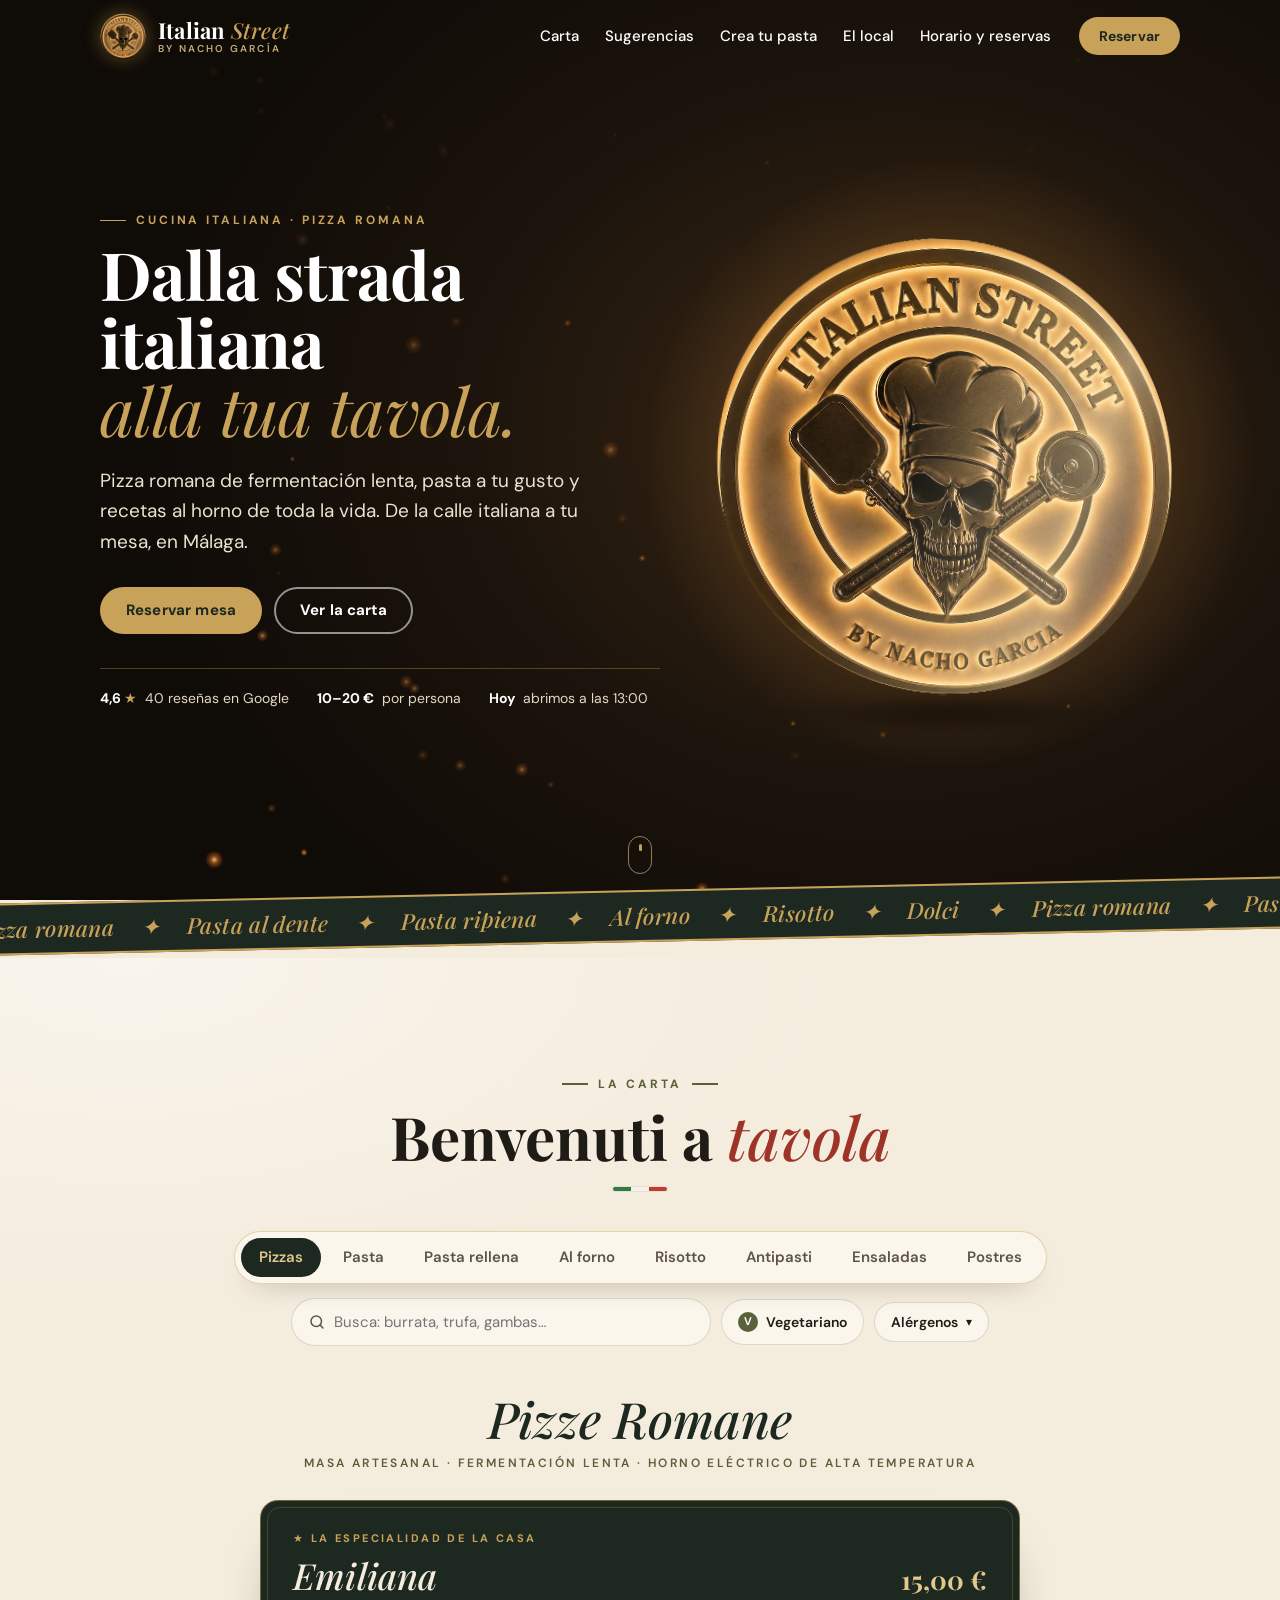
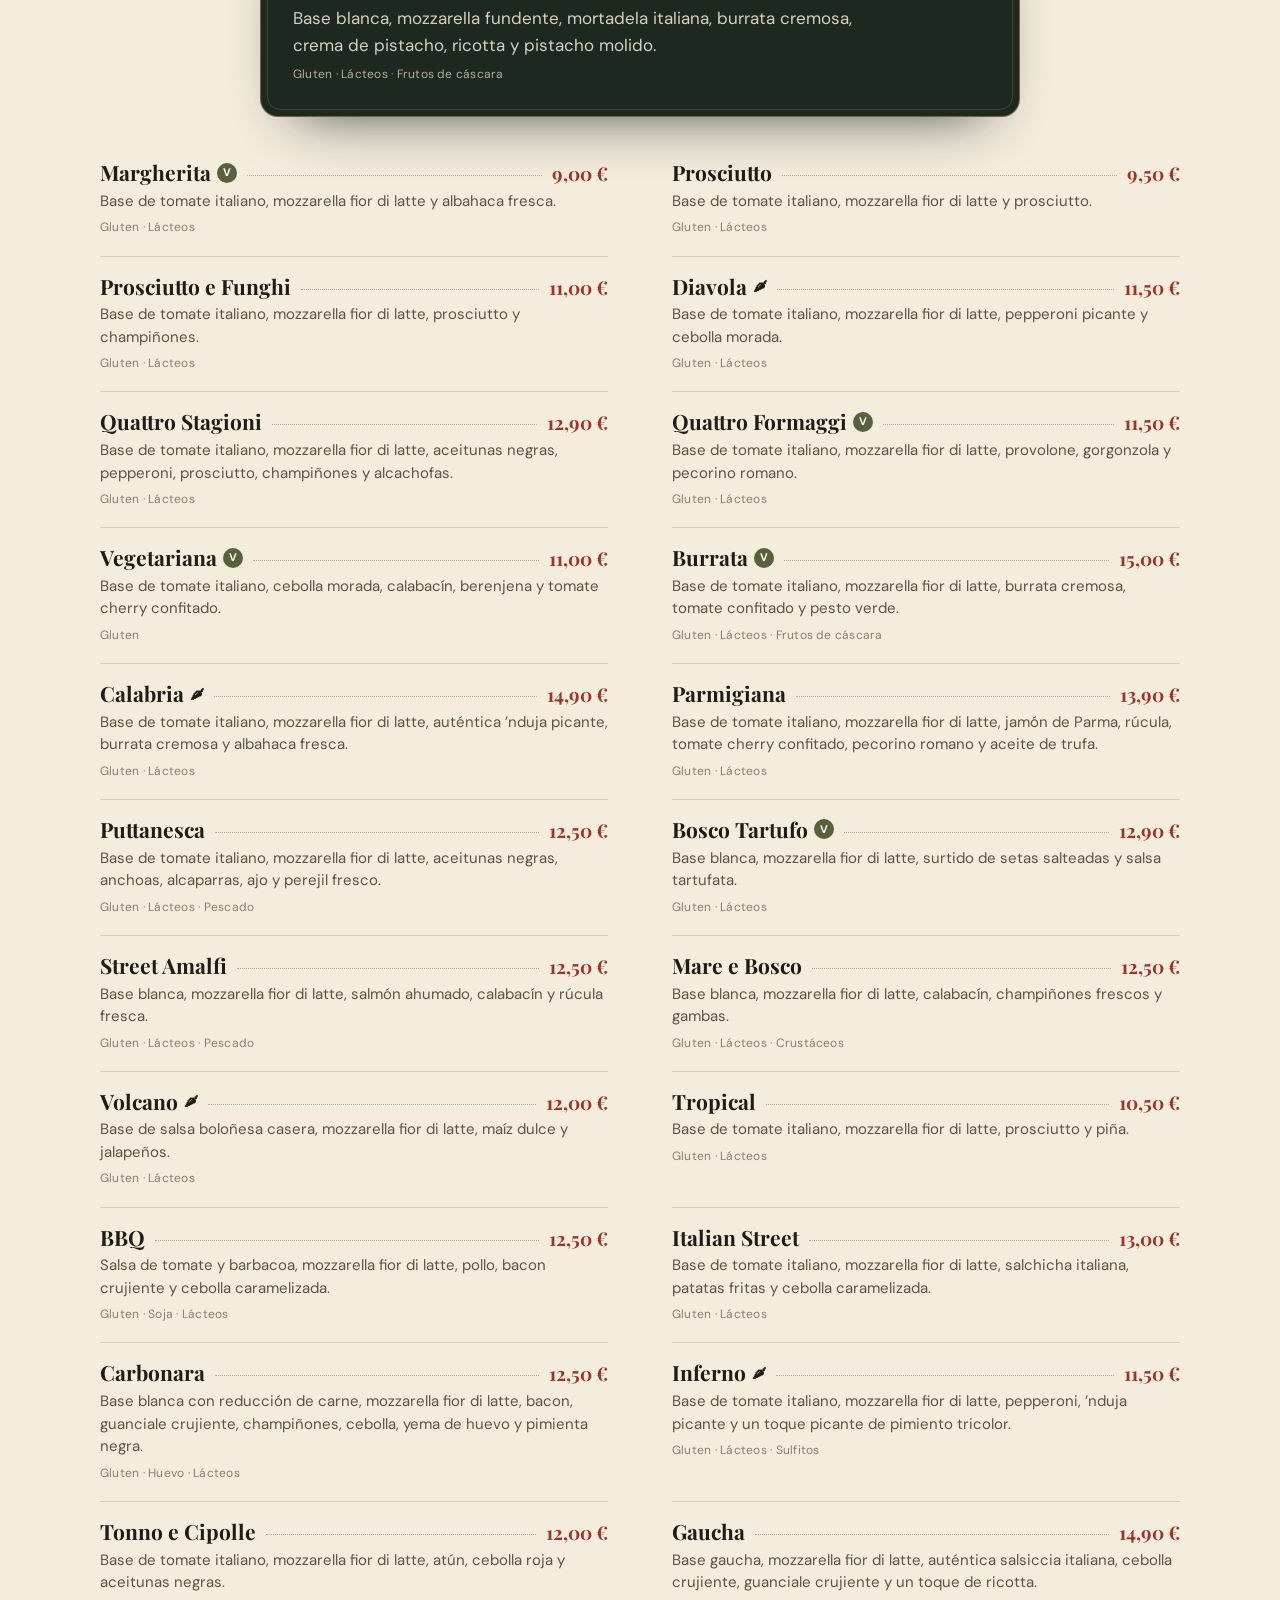
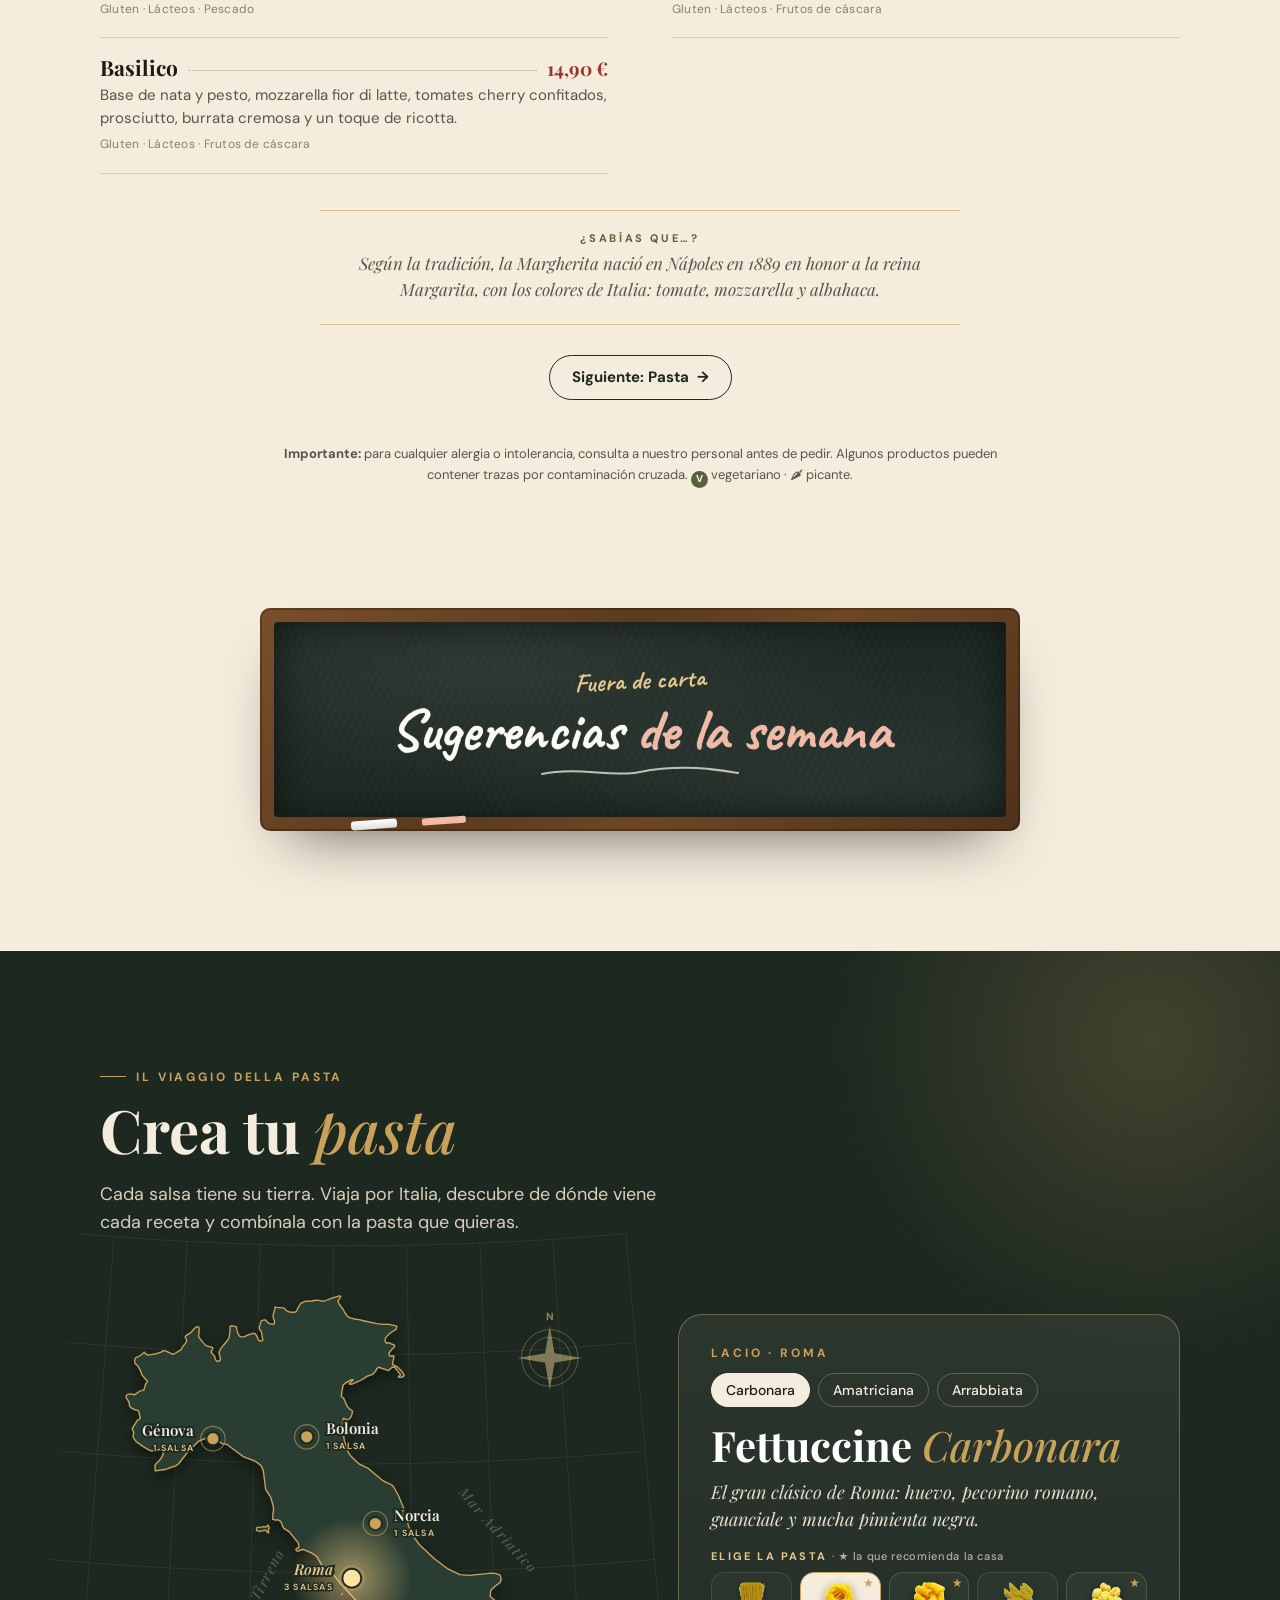
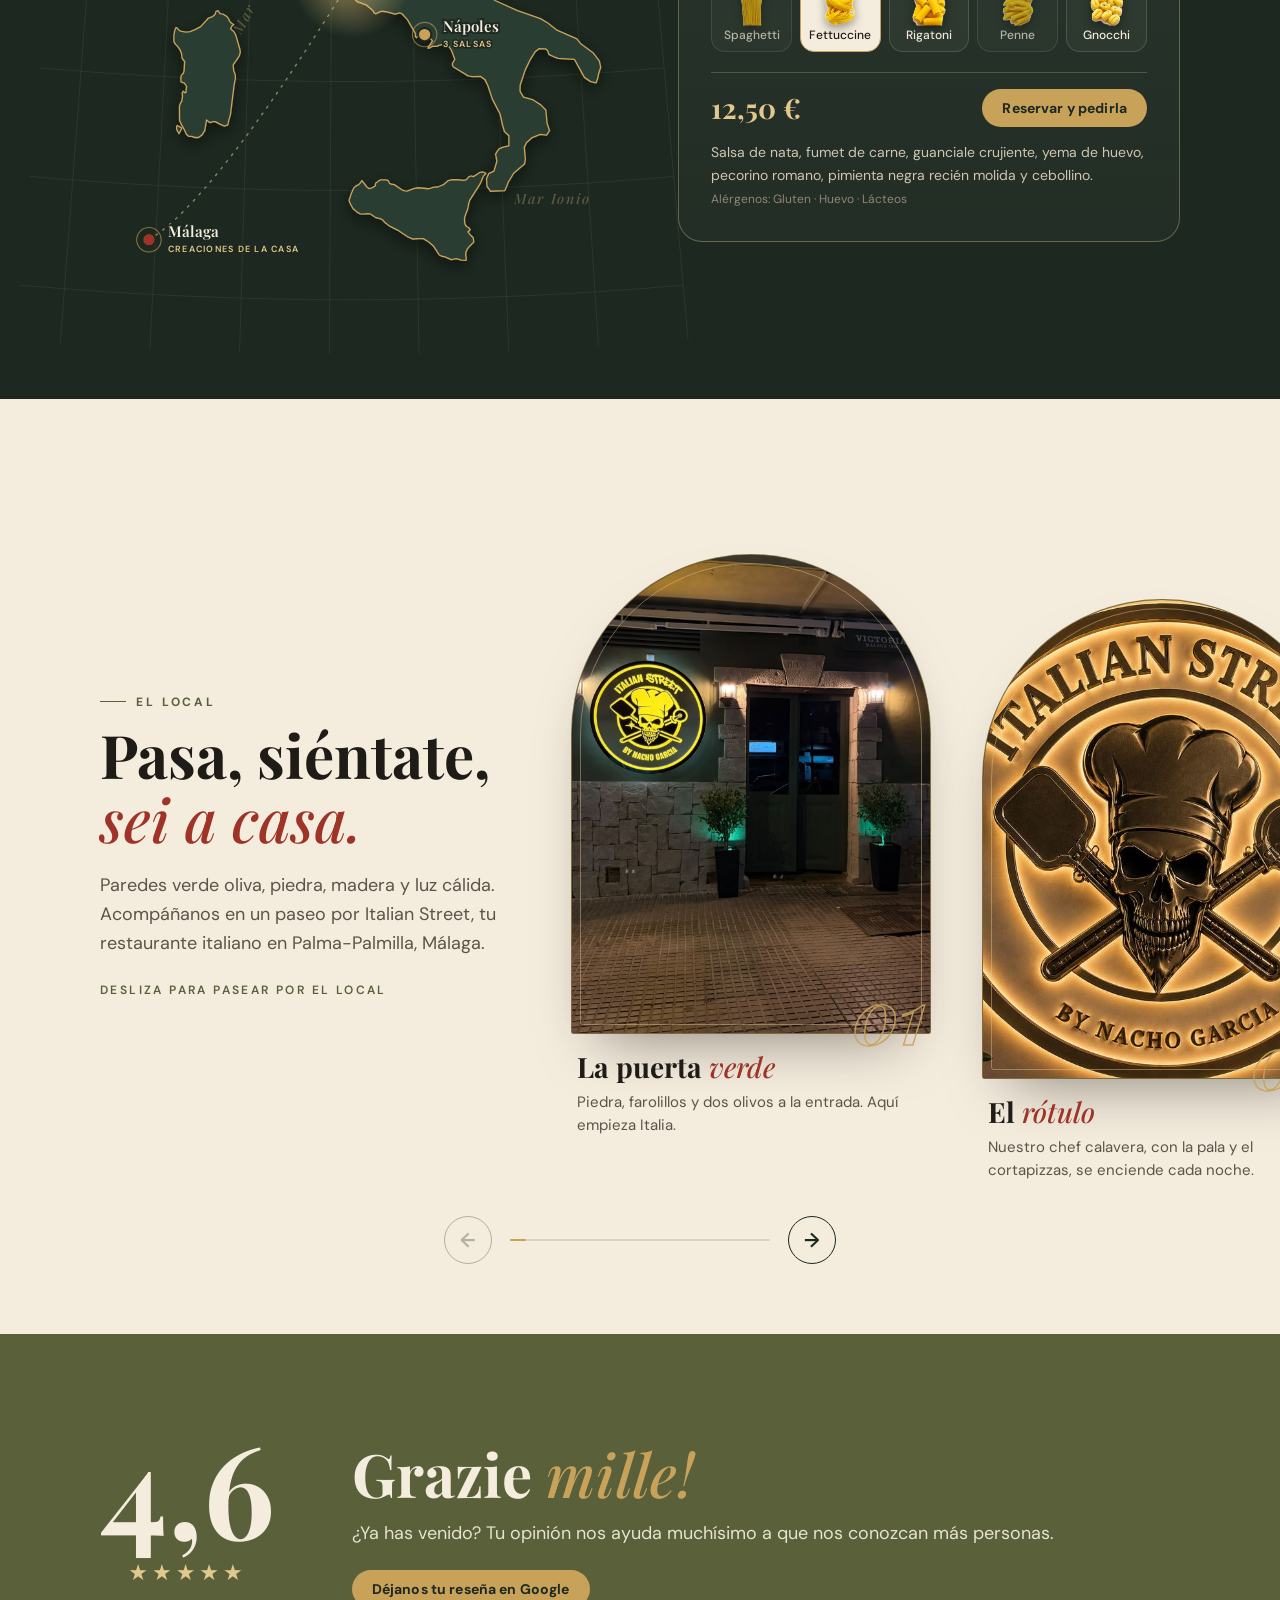
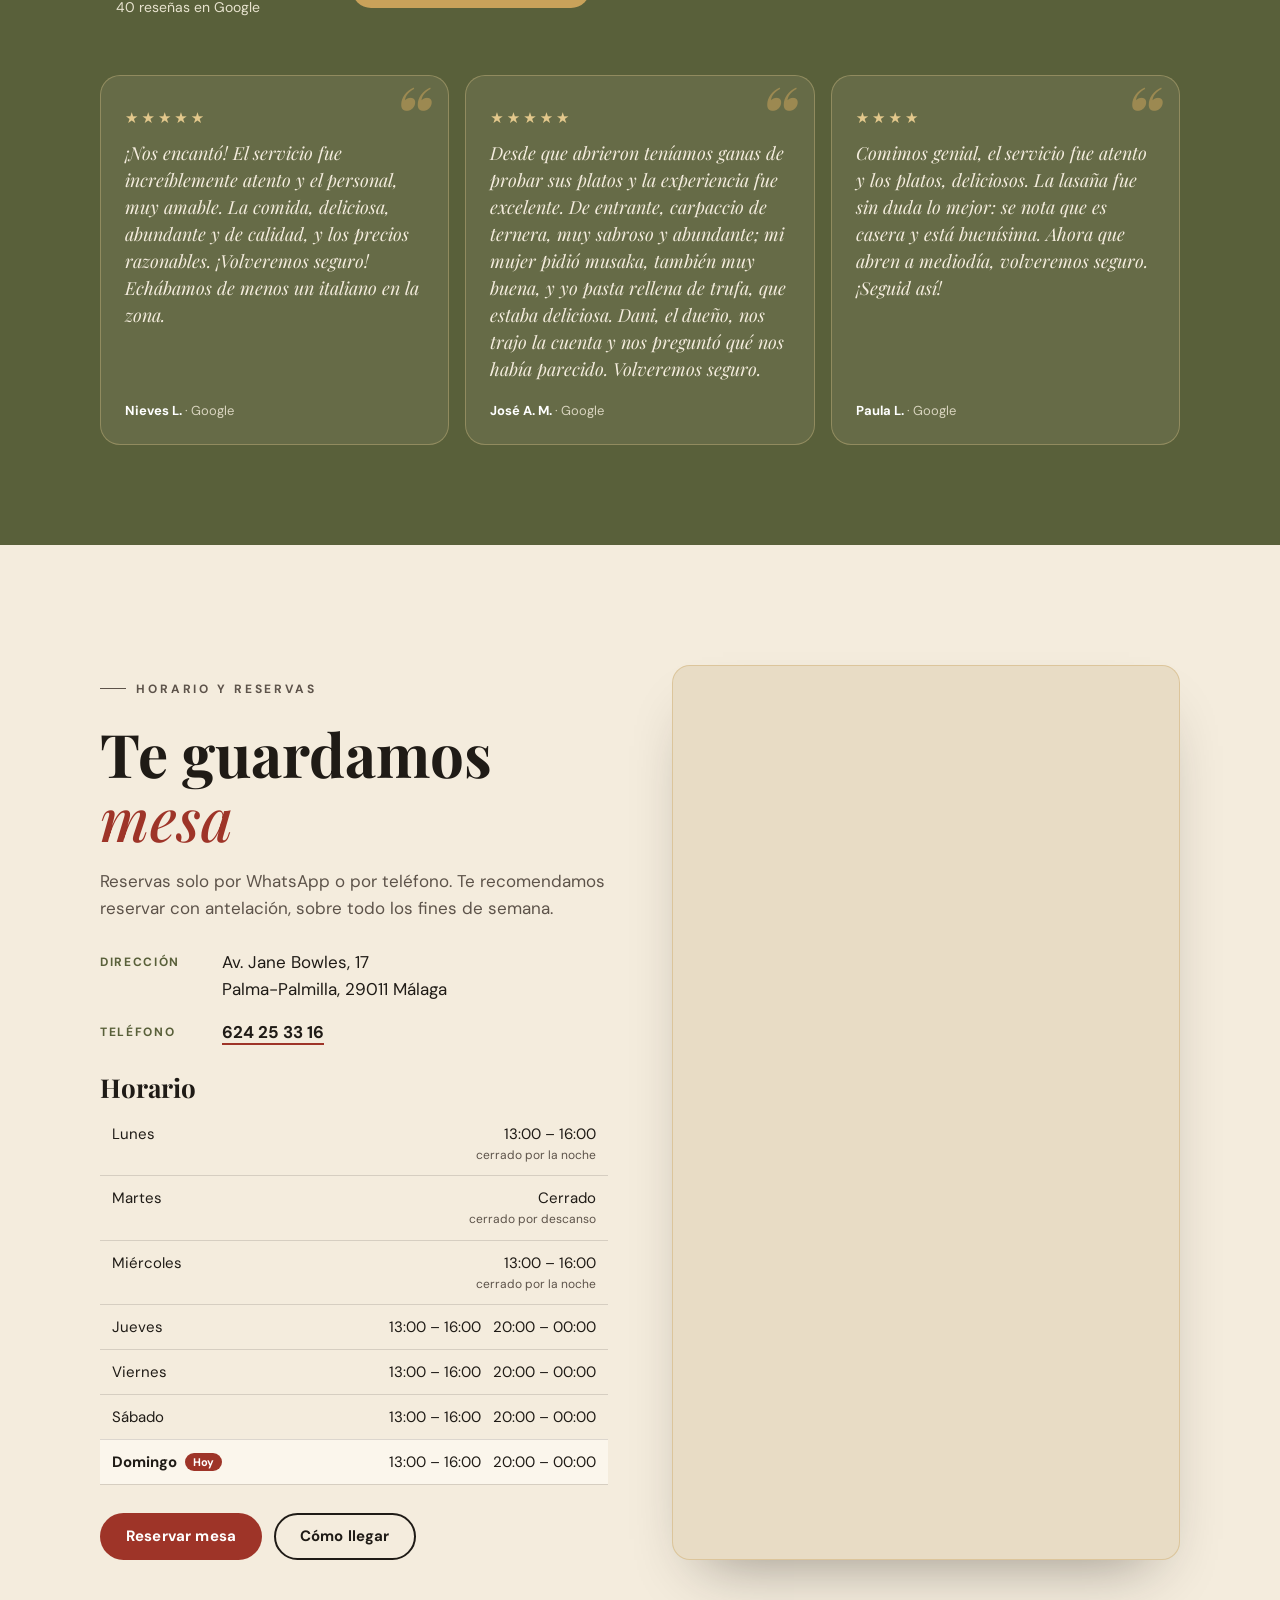
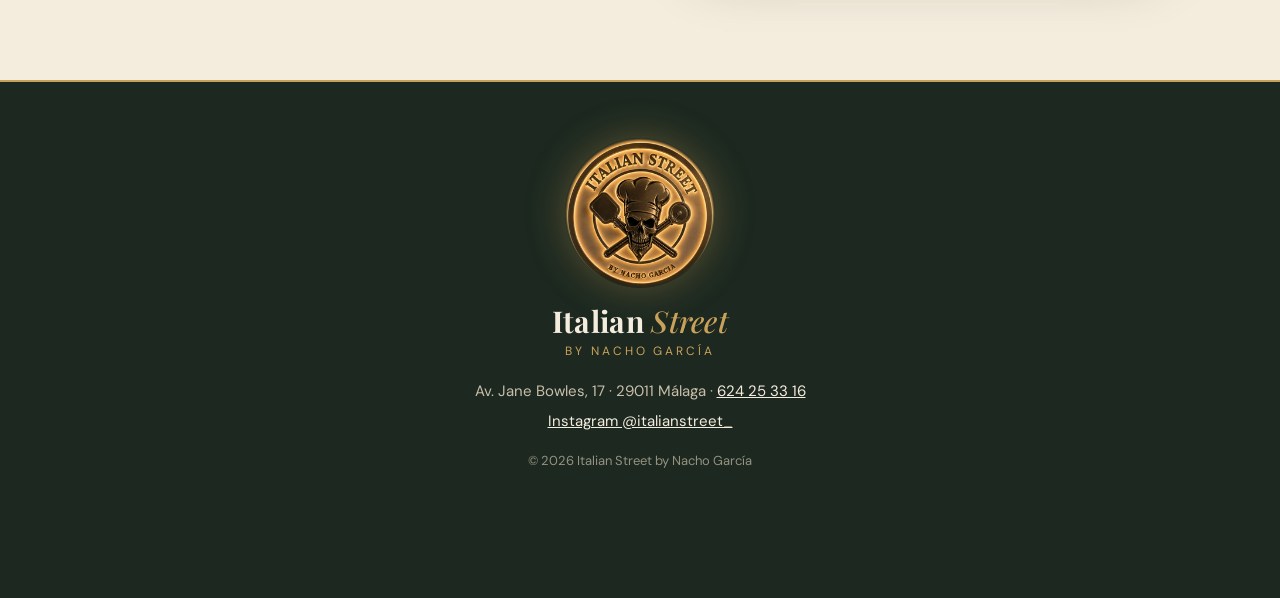
==== commit b37a3fe2: "Carta con todas las secciones a la vista en móvil y recorrido del local libre - Móvil: las secciones" ====
--- a/italian-street/index.html
+++ b/italian-street/index.html
@@ -1105,7 +1105,7 @@
             <p class="kicker">El local</p>
             <h2 class="section__title" id="tourTitle">Pasa, siéntate,<br><em>sei a casa.</em></h2>
             <p class="tour__lead">Paredes verde oliva, piedra, madera y luz cálida. Acompáñanos en un paseo por Italian Street, tu restaurante italiano en Palma-Palmilla, Málaga.</p>
-            <p class="tour__hint" aria-hidden="true"><span class="tour__hint-line"></span> <span class="tour__hint-pin">Sigue bajando</span><span class="tour__hint-swipe">Desliza</span></p>
+            <p class="tour__hint" aria-hidden="true"><span class="tour__hint-line"></span> Desliza para pasear por el local</p>
           </header>
 
           <article class="stop">
@@ -1164,7 +1164,11 @@
             <a class="tour__insta" href="https://www.instagram.com/italianstreet_/" target="_blank" rel="noopener">Más fotos en Instagram <strong>@italianstreet_</strong> →</a>
           </aside>
         </div>
-        <div class="tour__progress" aria-hidden="true"><span id="tourBar"></span></div>
+        <div class="tour__nav">
+          <button class="tour__btn" type="button" id="tourPrev" aria-label="Foto anterior">←</button>
+          <div class="tour__progress" aria-hidden="true"><span id="tourBar"></span></div>
+          <button class="tour__btn" type="button" id="tourNext" aria-label="Foto siguiente">→</button>
+        </div>
       </div>
     </section>
 
--- a/italian-street/css/styles.css
+++ b/italian-street/css/styles.css
@@ -332,6 +332,11 @@
 .flavours { list-style: none; padding: 0; margin: 14px 0 0; display: flex; gap: 8px; flex-wrap: wrap; }
 .flavours li { border: 1px solid var(--gold); color: var(--gold-light); border-radius: 999px; padding: 6px 14px; font: italic 500 15px/1 var(--font-display); }
 
+.menu-cat__next {
+  display: flex; align-items: center; justify-content: center; gap: 8px; margin: 30px auto 0; padding: 14px 22px; border-radius: 999px;
+  border: 1.5px solid var(--green); background: transparent; color: var(--green); font: 700 15px/1 var(--font-body); cursor: pointer;
+}
+.menu-cat__next:hover { background: var(--green); color: var(--cream); }
 .menu-cat__cta {
   display: flex; justify-content: center; margin: 26px auto 0; width: fit-content;
   font-weight: 700; color: var(--red); text-decoration: none; border-bottom: 1.5px solid currentColor; padding-bottom: 2px;
@@ -517,20 +522,16 @@
 .tour__insta { display: block; margin-top: 18px; font-size: 14px; color: var(--ink-soft); text-decoration: none; }
 .tour__insta:hover { color: var(--red); }
 
-.tour__progress { display: none; }
-
-/* Modo recorrido (escritorio con JavaScript) */
-.tour.is-pinned .tour__sticky { position: sticky; top: 0; height: calc(var(--vh) * 100); display: flex; flex-direction: column; justify-content: center; padding: var(--header-h) 0 0; }
-.tour.is-pinned .tour__track { overflow: visible; scroll-snap-type: none; width: max-content; will-change: transform; }
-.tour__hint { display: flex; }
-.tour__hint-pin, .tour.is-pinned .tour__hint-swipe { display: none; }
-.tour.is-pinned .tour__hint-pin { display: inline; }
-.tour.is-pinned .stop { width: min(340px, 26vw); }
-.tour.is-pinned .stop__frame { max-height: calc(var(--vh) * 58); }
-.tour.is-pinned .tour__progress {
-  display: block; position: absolute; left: 50%; bottom: 36px; transform: translateX(-50%);
-  width: min(320px, 40vw); height: 2px; background: rgba(31,27,22,.12); border-radius: 2px; overflow: hidden;
-}
+
+/* Navegación del carrusel */
+.tour__nav { display: flex; align-items: center; justify-content: center; gap: 18px; margin-top: 34px; }
+.tour__btn {
+  width: 48px; height: 48px; border-radius: 50%; border: 1.5px solid var(--green); background: transparent; color: var(--green);
+  font: 600 20px/1 var(--font-body); cursor: pointer; transition: background-color .2s ease, color .2s ease, opacity .2s ease;
+}
+.tour__btn:hover:not(:disabled) { background: var(--green); color: var(--cream); }
+.tour__btn:disabled { opacity: .3; cursor: default; }
+.tour__progress { display: block; width: min(260px, 40vw); height: 2px; background: rgba(31,27,22,.12); border-radius: 2px; overflow: hidden; }
 .tour__progress span { display: block; height: 100%; width: 100%; background: var(--gold); transform: scaleX(0); transform-origin: left; }
 
 /* ---------- Reseñas ---------- */
@@ -655,7 +656,12 @@
   .toggle, .allergen-filter { flex: 1; }
   .allergen-filter summary { width: 100%; justify-content: center; }
   .toggle { justify-content: center; }
-  .tabs { margin-inline: calc(var(--gutter) * -1); border-radius: 0; border-inline: 0; width: auto; max-width: none; top: var(--header-h); }
+  /* Móvil: todas las secciones de la carta a la vista, en dos filas */
+  .tabs {
+    display: grid; grid-template-columns: repeat(4, 1fr); gap: 4px; overflow: visible;
+    margin-inline: calc(var(--gutter) * -1); padding: 6px 8px; border-radius: 0; border-inline: 0; width: auto; max-width: none; top: var(--header-h);
+  }
+  .tab { padding: 10px 2px; font-size: 13px; white-space: normal; line-height: 1.1; text-align: center; border-radius: 10px; }
 }
 
 @media (max-width: 560px) {
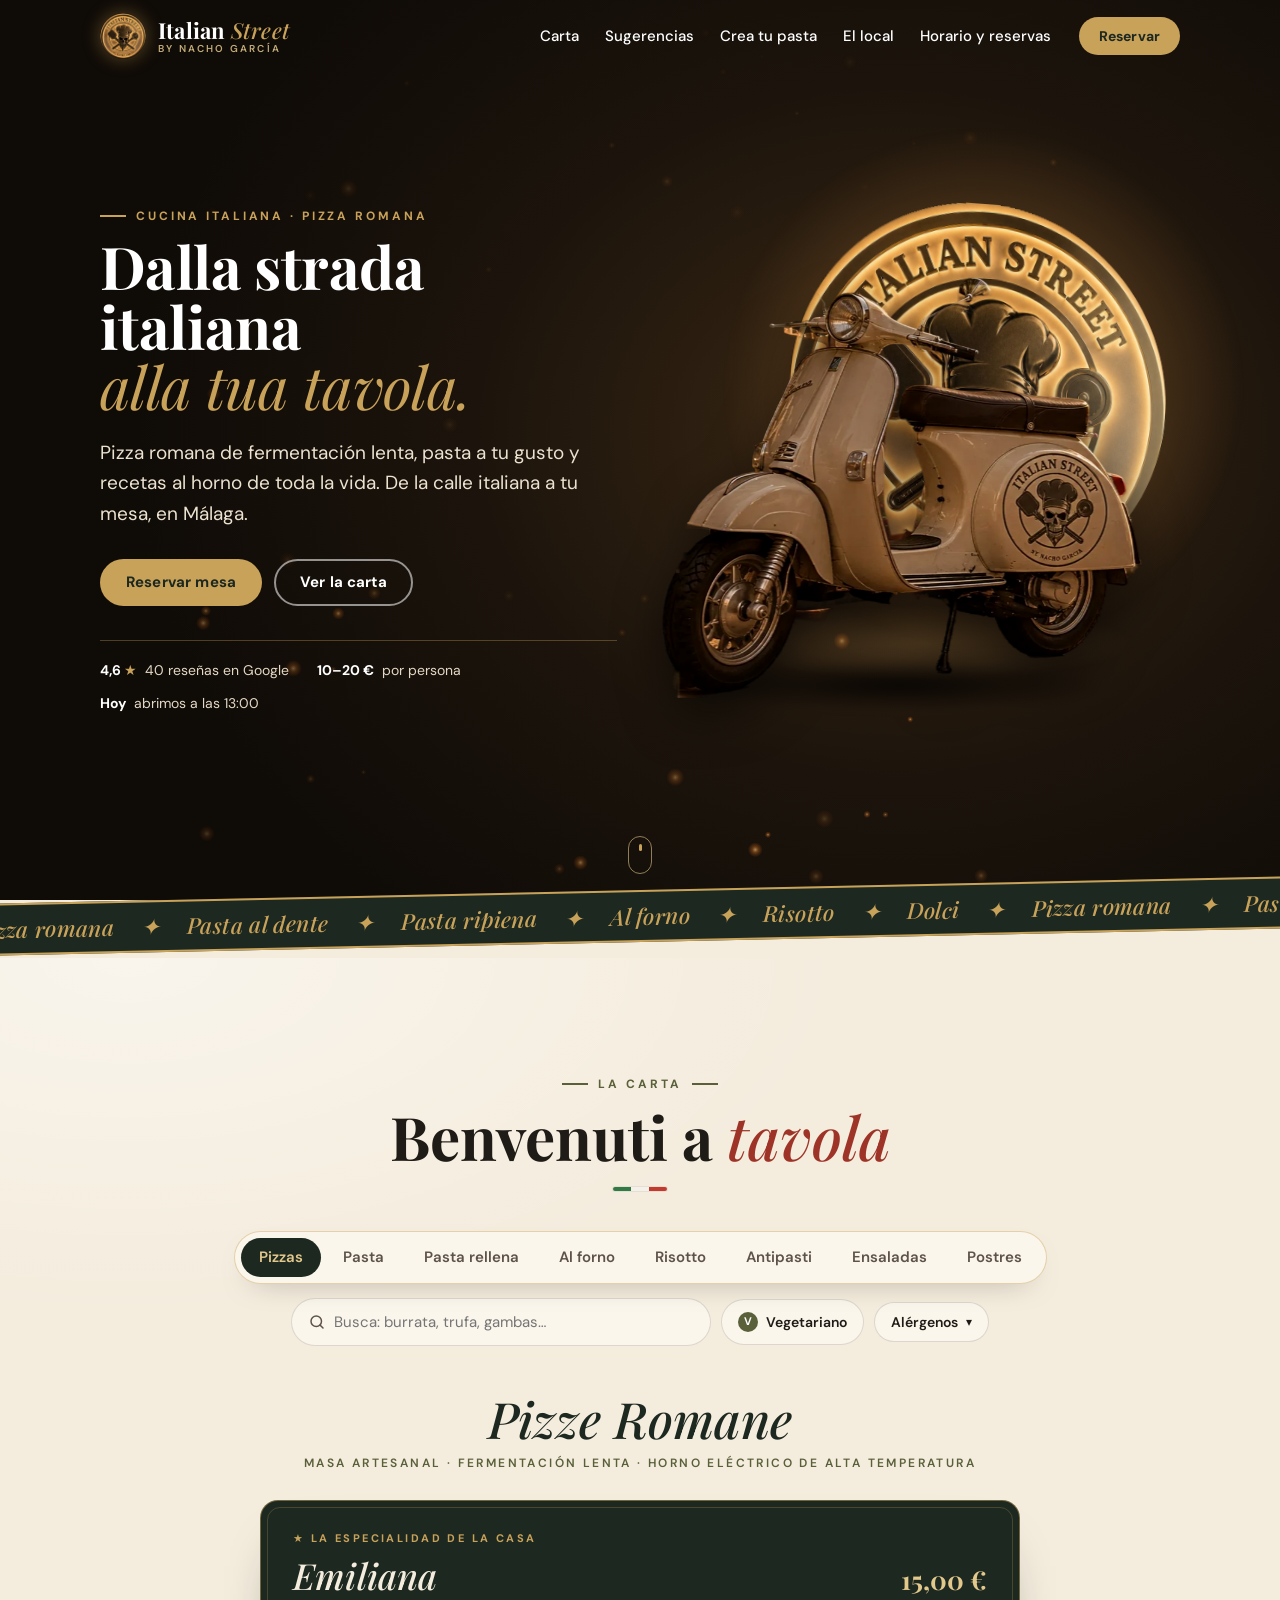
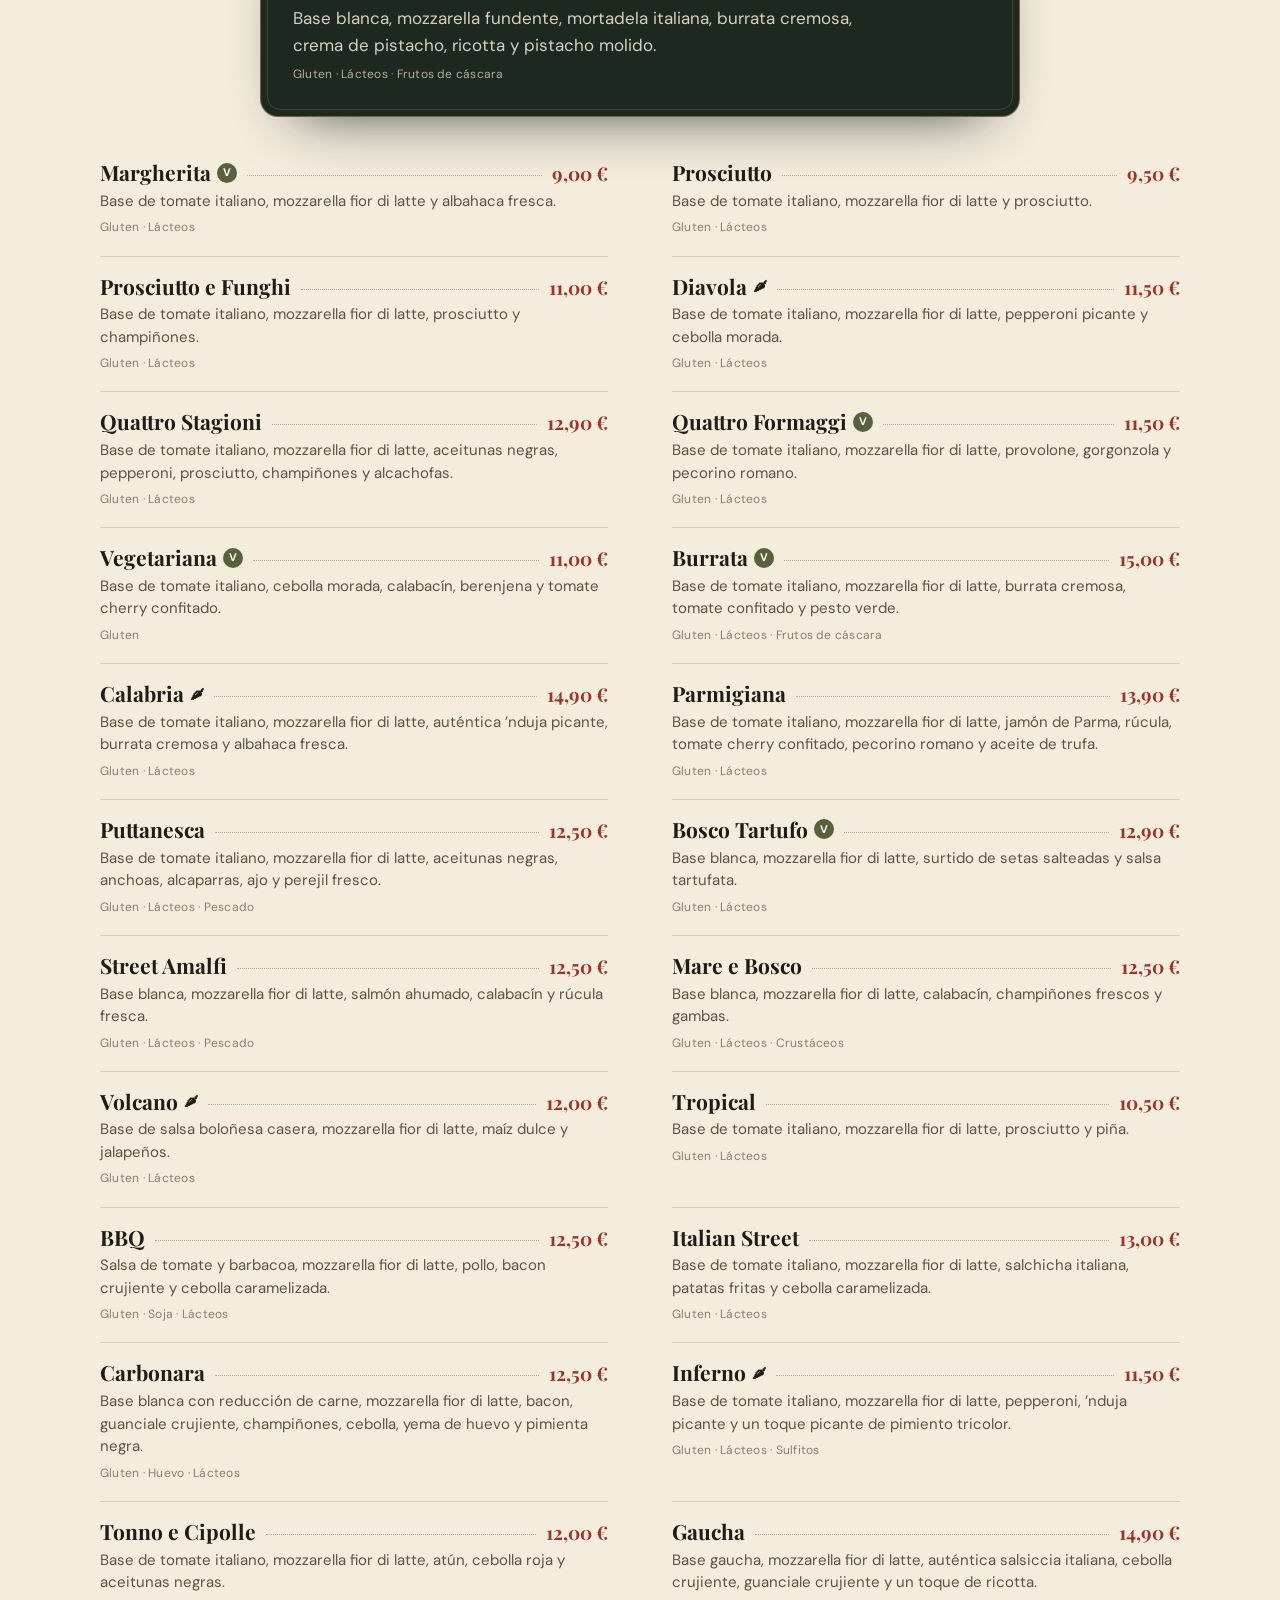
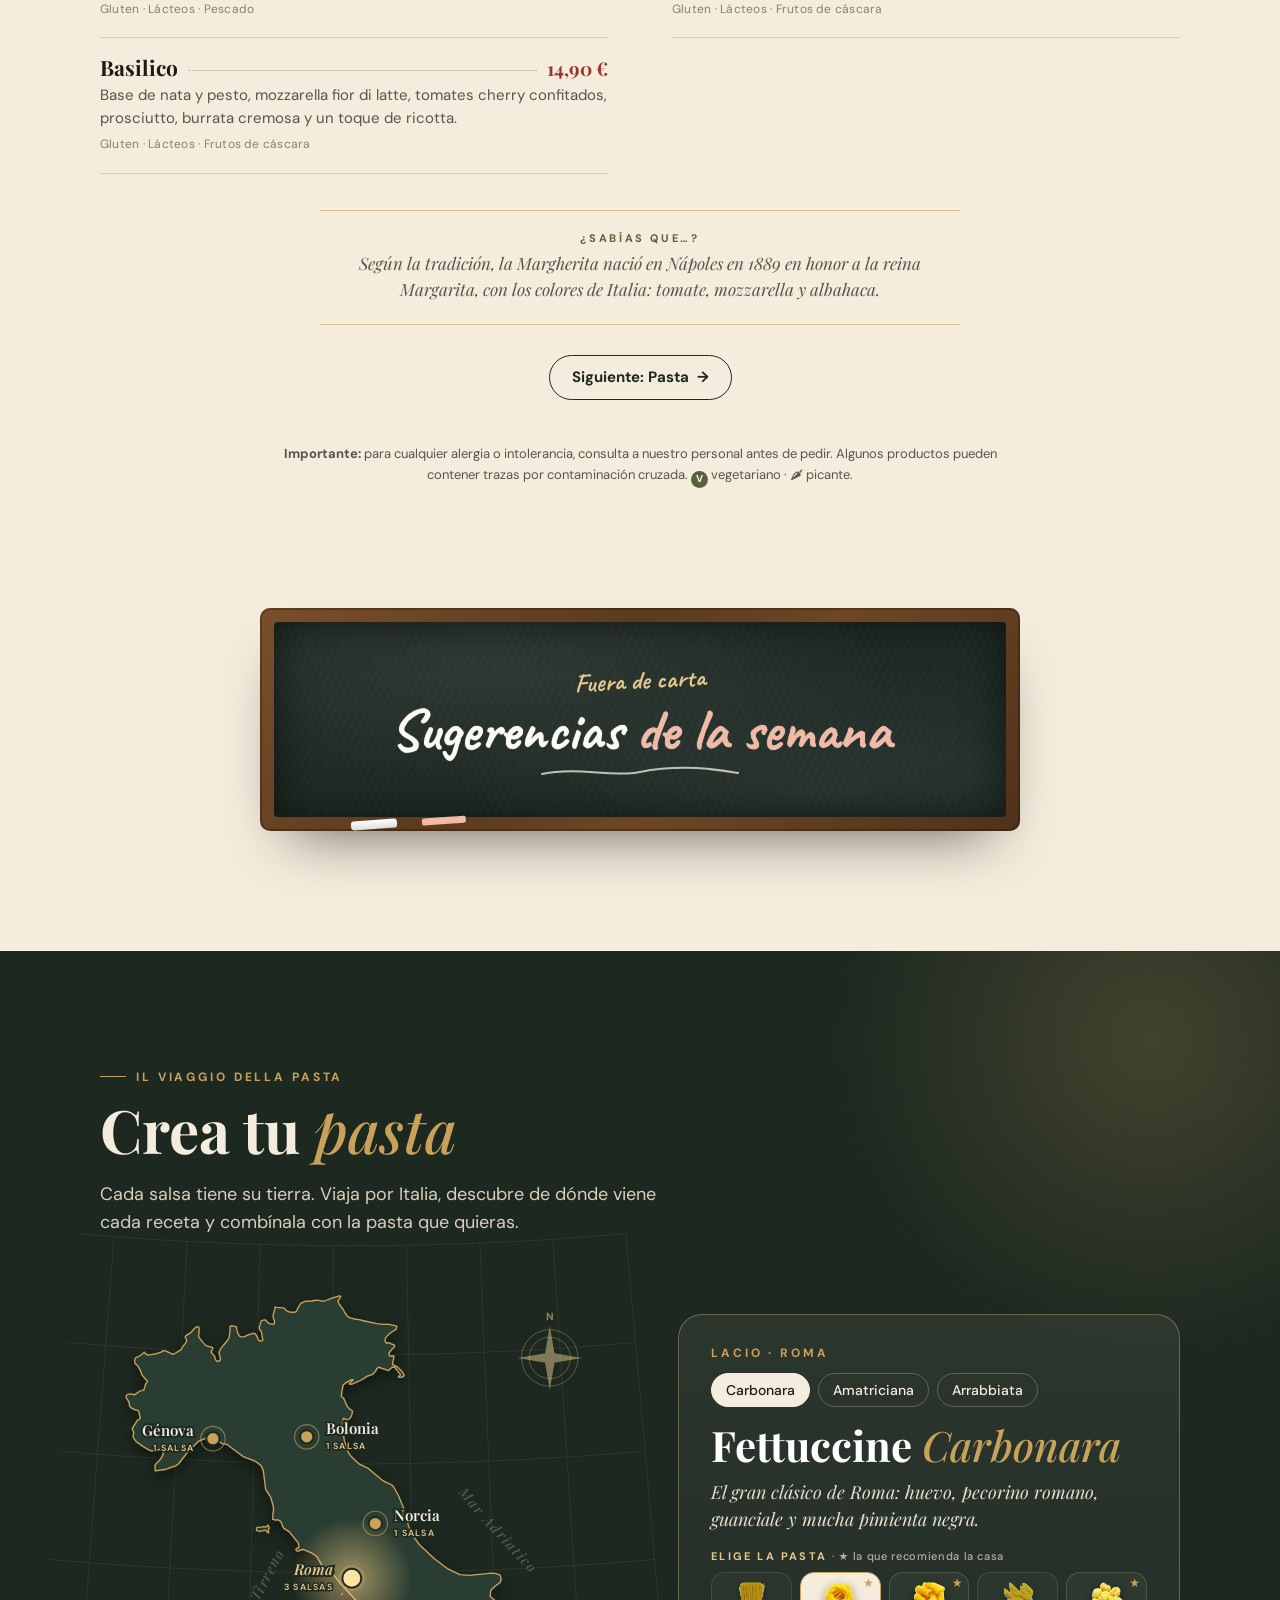
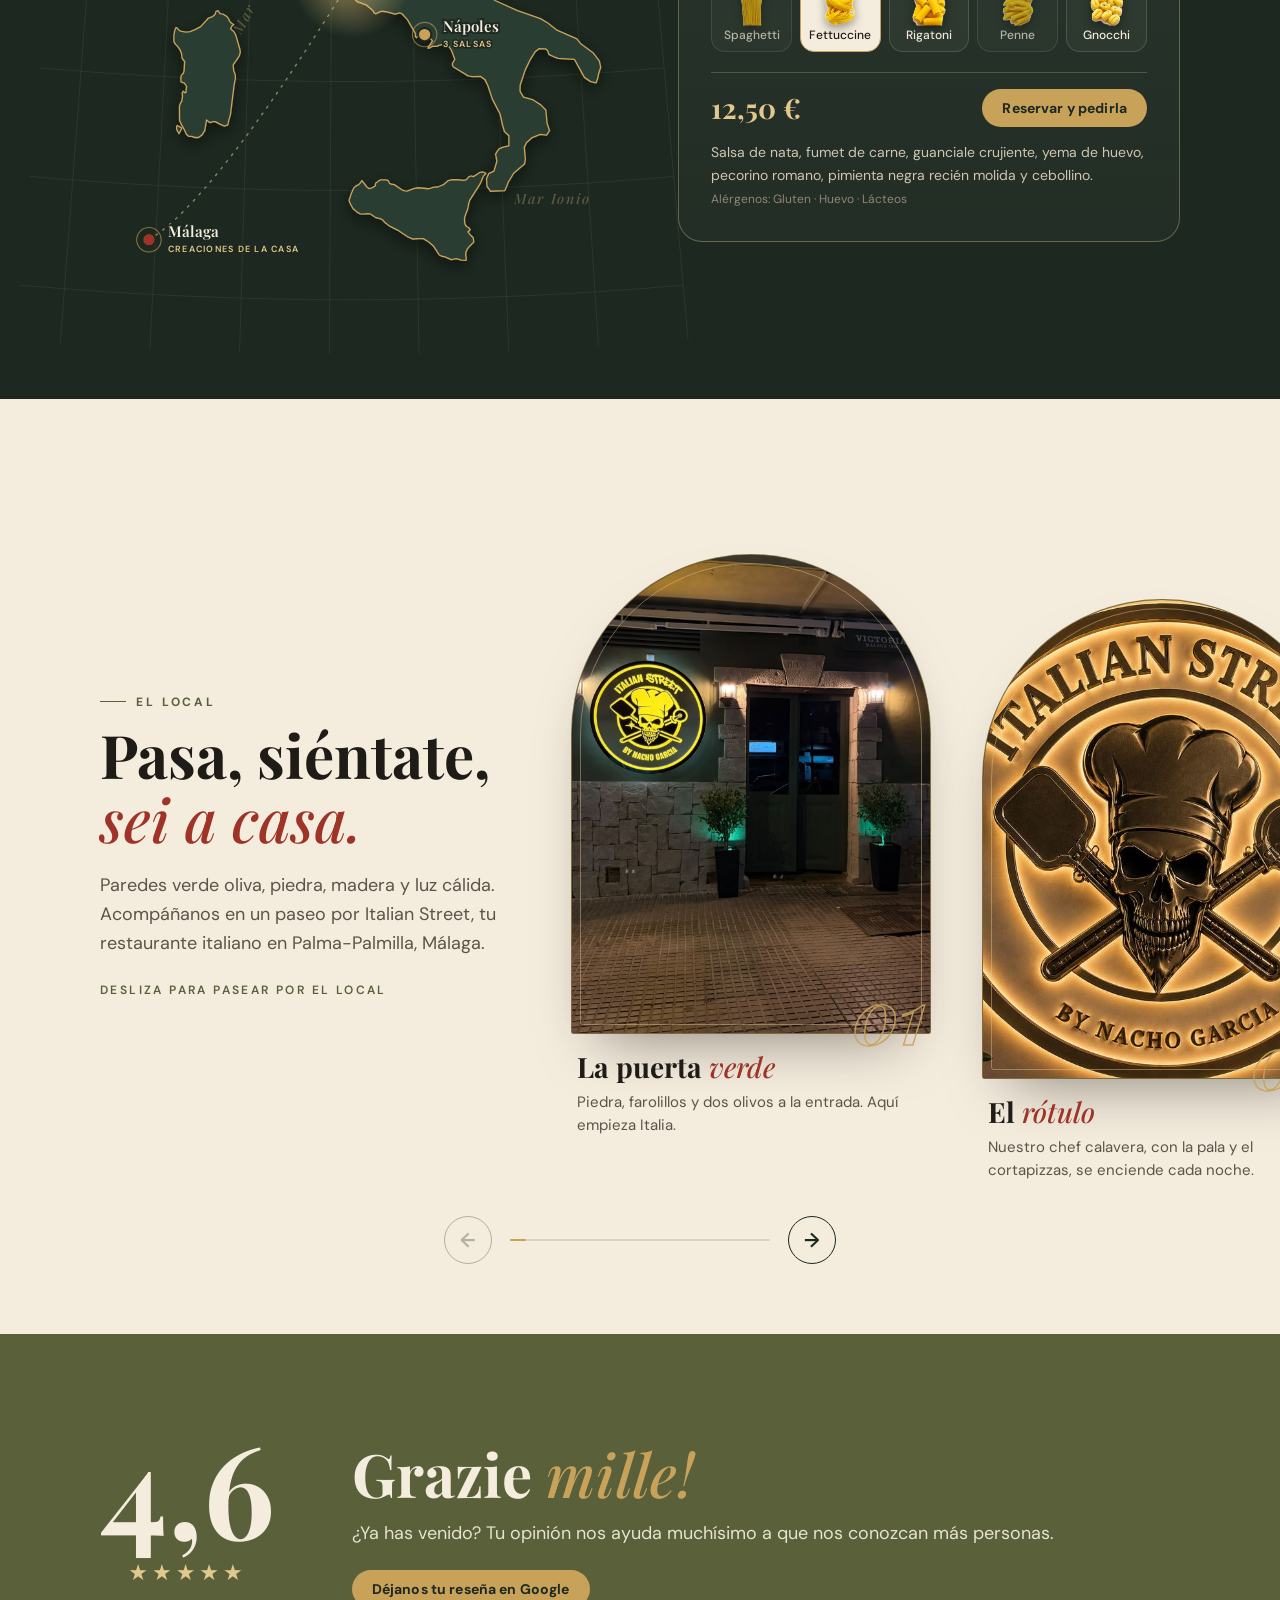
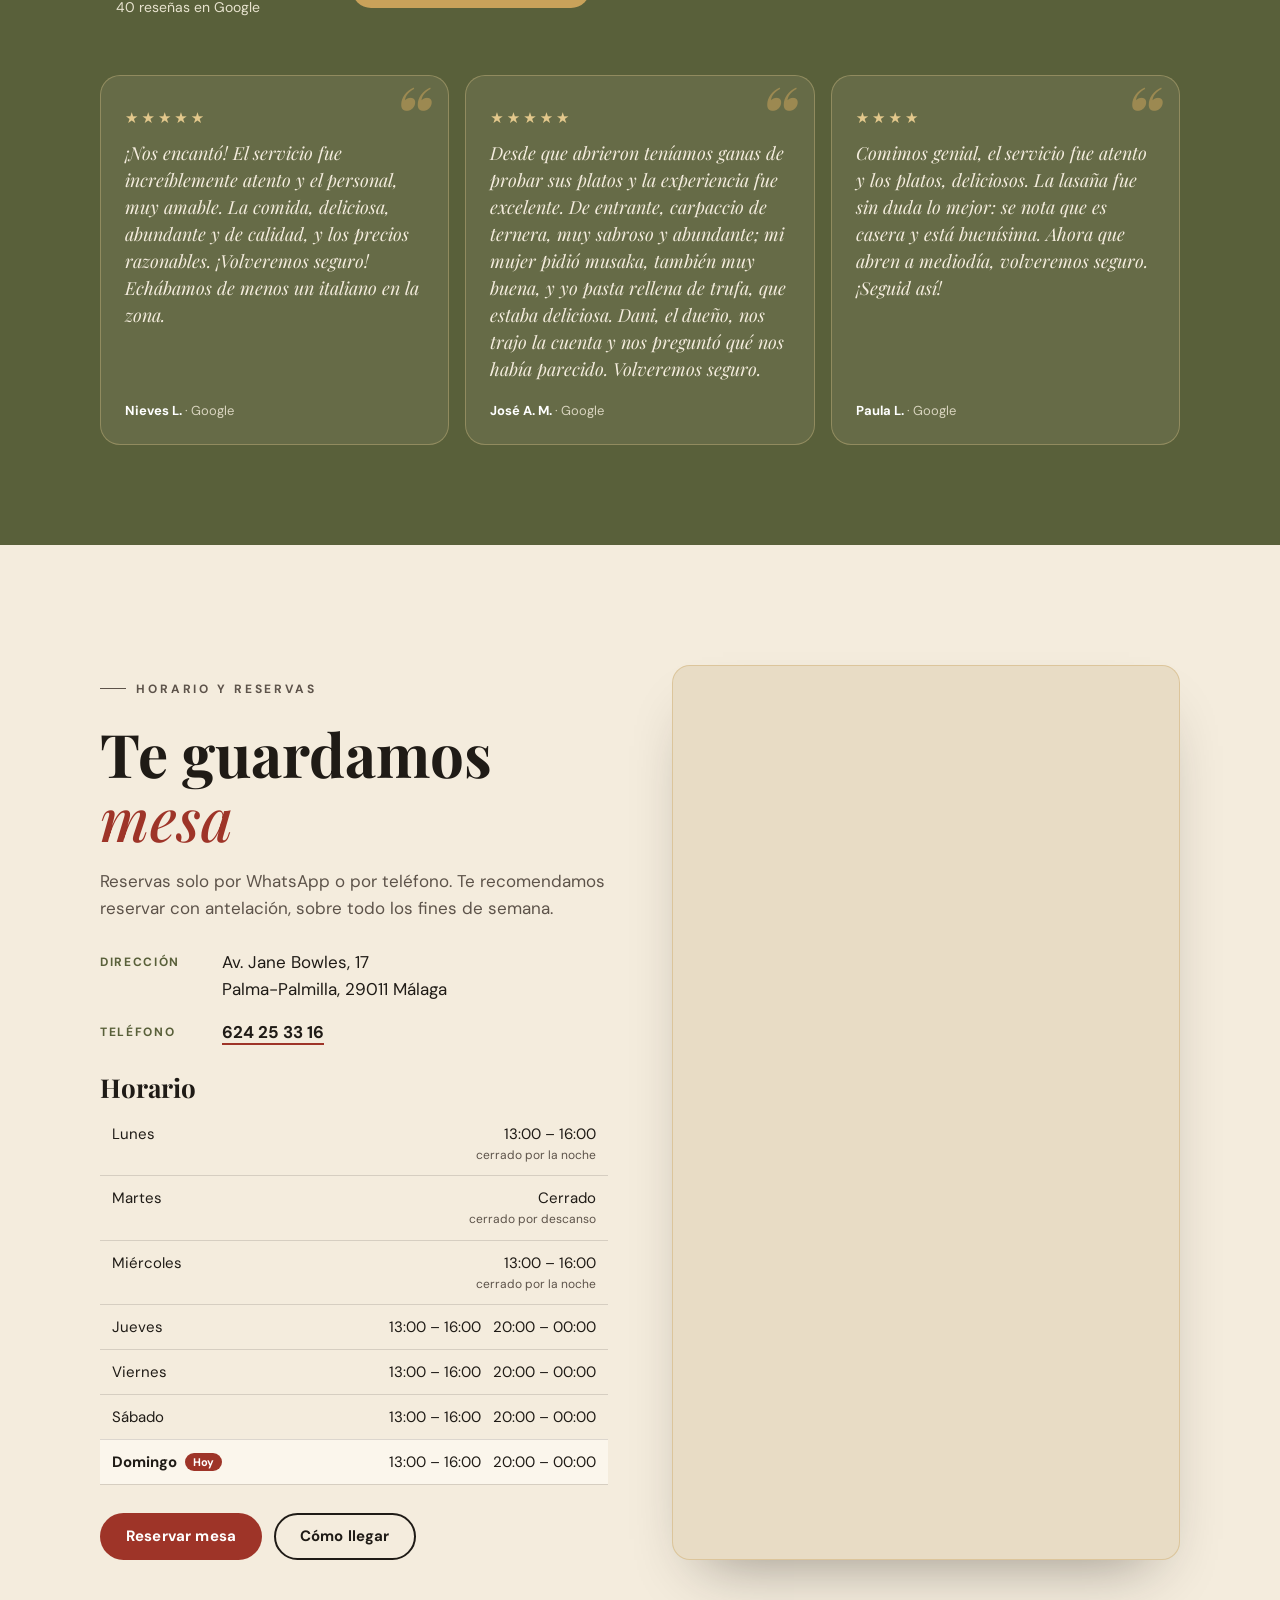
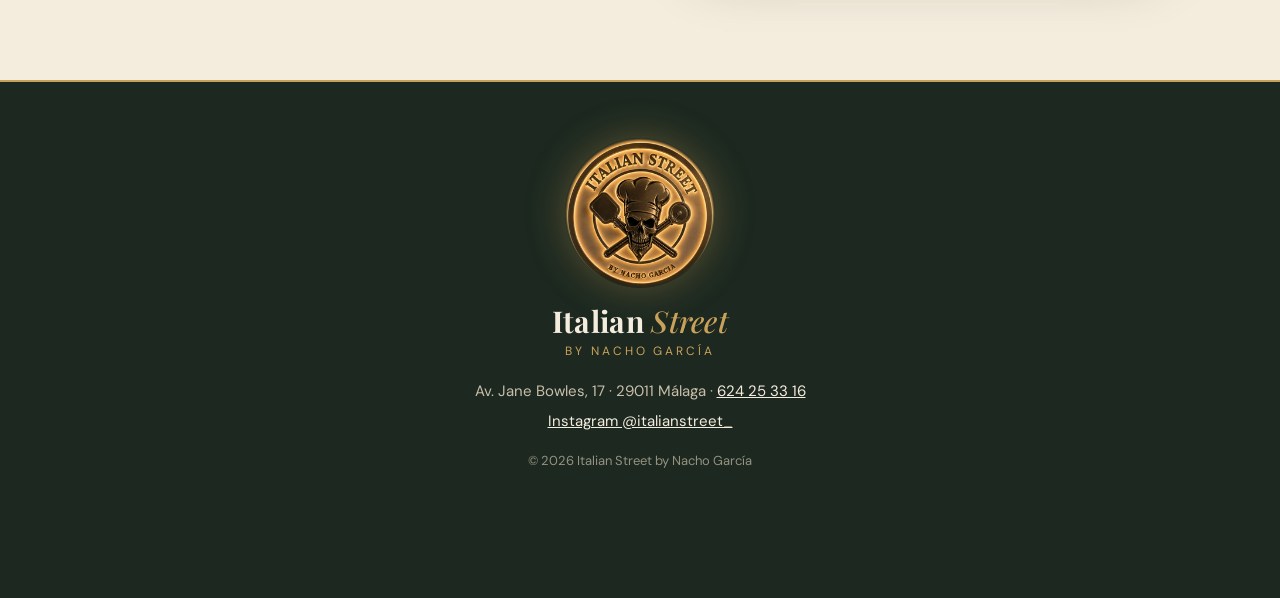
==== commit 2bc2df9a: "Portada: escena 3D con la Vespa de la casa delante del rótulo dorado La Vespa (recortada de la porta" ====
--- a/italian-street/index.html
+++ b/italian-street/index.html
@@ -955,15 +955,27 @@
           </ul>
         </div>
 
-        <!-- Rótulo en 3D: medallón con grosor que flota y gira -->
-        <div class="sign3d" id="sign3d" aria-hidden="true">
-          <div class="sign3d__glow"></div>
-          <div class="sign3d__disc" id="disc">
-            <div class="sign3d__back"></div>
-            <img class="sign3d__face" src="img/rotulo-3d.webp" alt="" width="900" height="900" fetchpriority="high">
-            <div class="sign3d__shine"></div>
+        <!-- Escena 3D: el rótulo dorado gira detrás y la Vespa de la casa aparca delante -->
+        <div class="scene" id="scene" aria-hidden="true">
+          <div class="scene__layer scene__back" data-depth="-0.6">
+            <div class="sign3d" id="sign3d">
+              <div class="sign3d__glow"></div>
+              <div class="sign3d__disc" id="disc">
+                <div class="sign3d__back"></div>
+                <img class="sign3d__face" src="img/rotulo-3d.webp" alt="" width="900" height="900" fetchpriority="high">
+                <div class="sign3d__shine"></div>
+              </div>
+            </div>
           </div>
-          <div class="sign3d__shadow"></div>
+          <div class="scene__floor"></div>
+          <div class="scene__layer scene__front" data-depth="1">
+            <div class="moto" id="moto">
+              <div class="moto__shadow"></div>
+              <div class="moto__beam"></div>
+              <img class="moto__img" src="img/vespa.webp" srcset="img/vespa-movil.webp 800w, img/vespa.webp 1200w" sizes="(max-width: 700px) 92vw, 640px" alt="" width="1200" height="1050">
+              <div class="moto__lamp"></div>
+            </div>
+          </div>
         </div>
       </div>
       <a class="hero__scroll" href="#carta" aria-label="Bajar a la carta"><span></span></a>
--- a/italian-street/css/styles.css
+++ b/italian-street/css/styles.css
@@ -155,12 +155,12 @@
   background: radial-gradient(ellipse 60% 70% at 70% 48%, #3b2814 0%, #1c140c 55%, #0f0b07 100%);
 }
 .hero__inner {
-  --d: min(36vw, calc(var(--vh) * 58), 500px);   /* diámetro del medallón */
+  --w: min(40vw, calc(var(--vh) * 70), 600px);   /* ancho de la escena 3D */
   width: 100%; max-width: var(--container); margin: 0 auto; padding: 0 var(--gutter);
   display: grid; grid-template-columns: 1fr auto; align-items: center; gap: clamp(24px, 4vw, 64px);
 }
 .hero__content { position: relative; z-index: 1; }
-.hero__title { font-size: clamp(42px, 5.2vw, 78px); font-weight: 700; letter-spacing: -.01em; line-height: 1.02; }
+.hero__title { font-size: clamp(40px, 4.6vw, 68px); font-weight: 700; letter-spacing: -.01em; line-height: 1.02; }
 .hero__title em { color: var(--gold); font-weight: 400; }
 .hero__lead { max-width: 480px; font-size: clamp(16px, 1.6vw, 19px); color: #ece2d0; margin: 22px 0 30px; }
 .hero__facts {
@@ -171,7 +171,44 @@
 .hero__facts strong { color: #fff; margin-right: 4px; }
 .embers { position: absolute; inset: 0; width: 100%; height: 100%; z-index: -1; pointer-events: none; }
 
-.sign3d { position: relative; width: var(--d); height: var(--d); perspective: 1600px; touch-action: pan-y; }
+/* Escena: medallón detrás, Vespa delante, con profundidad (parallax) */
+.scene { position: relative; width: var(--w); height: calc(var(--w) * .92); perspective: 1400px; touch-action: pan-y; }
+.scene__layer { position: absolute; inset: 0; transform: translate3d(var(--px, 0px), var(--py, 0px), 0); will-change: transform; pointer-events: none; }
+.scene__back { --d: calc(var(--w) * .76); display: flex; justify-content: flex-end; align-items: flex-start; padding-right: 0; top: -7%; }
+.scene__floor {
+  position: absolute; left: -10%; right: -10%; bottom: -4%; height: 26%; pointer-events: none;
+  background: radial-gradient(ellipse 50% 45% at 50% 40%, rgba(255,196,110,.16), transparent 70%);
+}
+.moto { position: absolute; left: -2%; bottom: 0; width: 94%; aspect-ratio: 1200 / 1050; transform-origin: 70% 100%; }
+.moto__img { position: relative; width: 100%; height: 100%; display: block; filter: drop-shadow(0 18px 24px rgba(0,0,0,.55)) brightness(.96) contrast(1.05); }
+.moto__shadow {
+  position: absolute; left: 4%; right: 6%; bottom: -3%; height: 12%; border-radius: 50%;
+  background: radial-gradient(ellipse, rgba(0,0,0,.75), transparent 68%); filter: blur(4px);
+}
+/* Faro: punto de luz y haz que sale hacia la izquierda */
+.moto__lamp {
+  position: absolute; left: 38.7%; top: 9.9%; width: 9%; aspect-ratio: 1; transform: translate(-50%, -50%); border-radius: 50%;
+  background: radial-gradient(circle, #fffbe8 0 18%, rgba(255,226,150,.85) 32%, rgba(255,190,90,.25) 55%, transparent 72%);
+  mix-blend-mode: screen; opacity: 0;
+}
+.moto__beam {
+  position: absolute; right: 61.3%; top: 9.9%; width: 75%; height: 52%; transform: translateY(-22%);
+  background: linear-gradient(270deg, rgba(255,224,150,.38), rgba(255,210,130,.1) 50%, transparent 85%);
+  clip-path: polygon(100% 18%, 0 0, 0 100%, 100% 26%); filter: blur(6px); mix-blend-mode: screen; opacity: 0; pointer-events: none;
+}
+.moto.is-on .moto__lamp { opacity: 1; animation: lampOn .9s steps(1) both; }
+.moto.is-on .moto__beam { opacity: 1; animation: lampOn .9s steps(1) both; }
+@keyframes lampOn { 0% { opacity: 0; } 15% { opacity: 1; } 25% { opacity: .2; } 40% { opacity: 1; } 50% { opacity: .5; } 60%, 100% { opacity: 1; } }
+/* Entrada: la Vespa llega rodando y frena */
+.moto.is-arriving { animation: rideIn 1.5s cubic-bezier(.2, .7, .25, 1) both; }
+@keyframes rideIn {
+  0% { transform: translateX(120%) rotate(-1.5deg); filter: blur(5px); opacity: 0; }
+  15% { opacity: 1; }
+  70% { transform: translateX(-3%) rotate(1.2deg); filter: blur(0); }
+  85% { transform: translateX(1%) rotate(-.4deg); }
+  100% { transform: none; }
+}
+.sign3d { position: relative; width: var(--d); height: var(--d); perspective: 1600px; }
 .sign3d__glow {
   position: absolute; inset: -22%; border-radius: 50%; pointer-events: none;
   background: radial-gradient(circle, rgba(255,196,110,.42) 0%, rgba(255,170,80,.16) 38%, transparent 66%);
@@ -645,8 +682,8 @@
 @media (max-width: 700px) {
   /* Móvil: medallón arriba y el texto debajo */
   .hero { padding: calc(var(--header-h) + 8px) 0 120px; align-items: flex-start; }
-  .hero__inner { --d: min(74vw, calc(var(--vh) * 40), 380px); grid-template-columns: 1fr; gap: 26px; }
-  .hero__inner .sign3d { order: -1; justify-self: center; }
+  .hero__inner { --w: min(92vw, calc(var(--vh) * 46), 440px); grid-template-columns: 1fr; gap: 22px; }
+  .hero__inner .scene { order: -1; justify-self: center; }
   .hero__scroll { display: none; }
   .hero .kicker { font-size: 11px; letter-spacing: .16em; }
   .hero .kicker::before { display: none; }
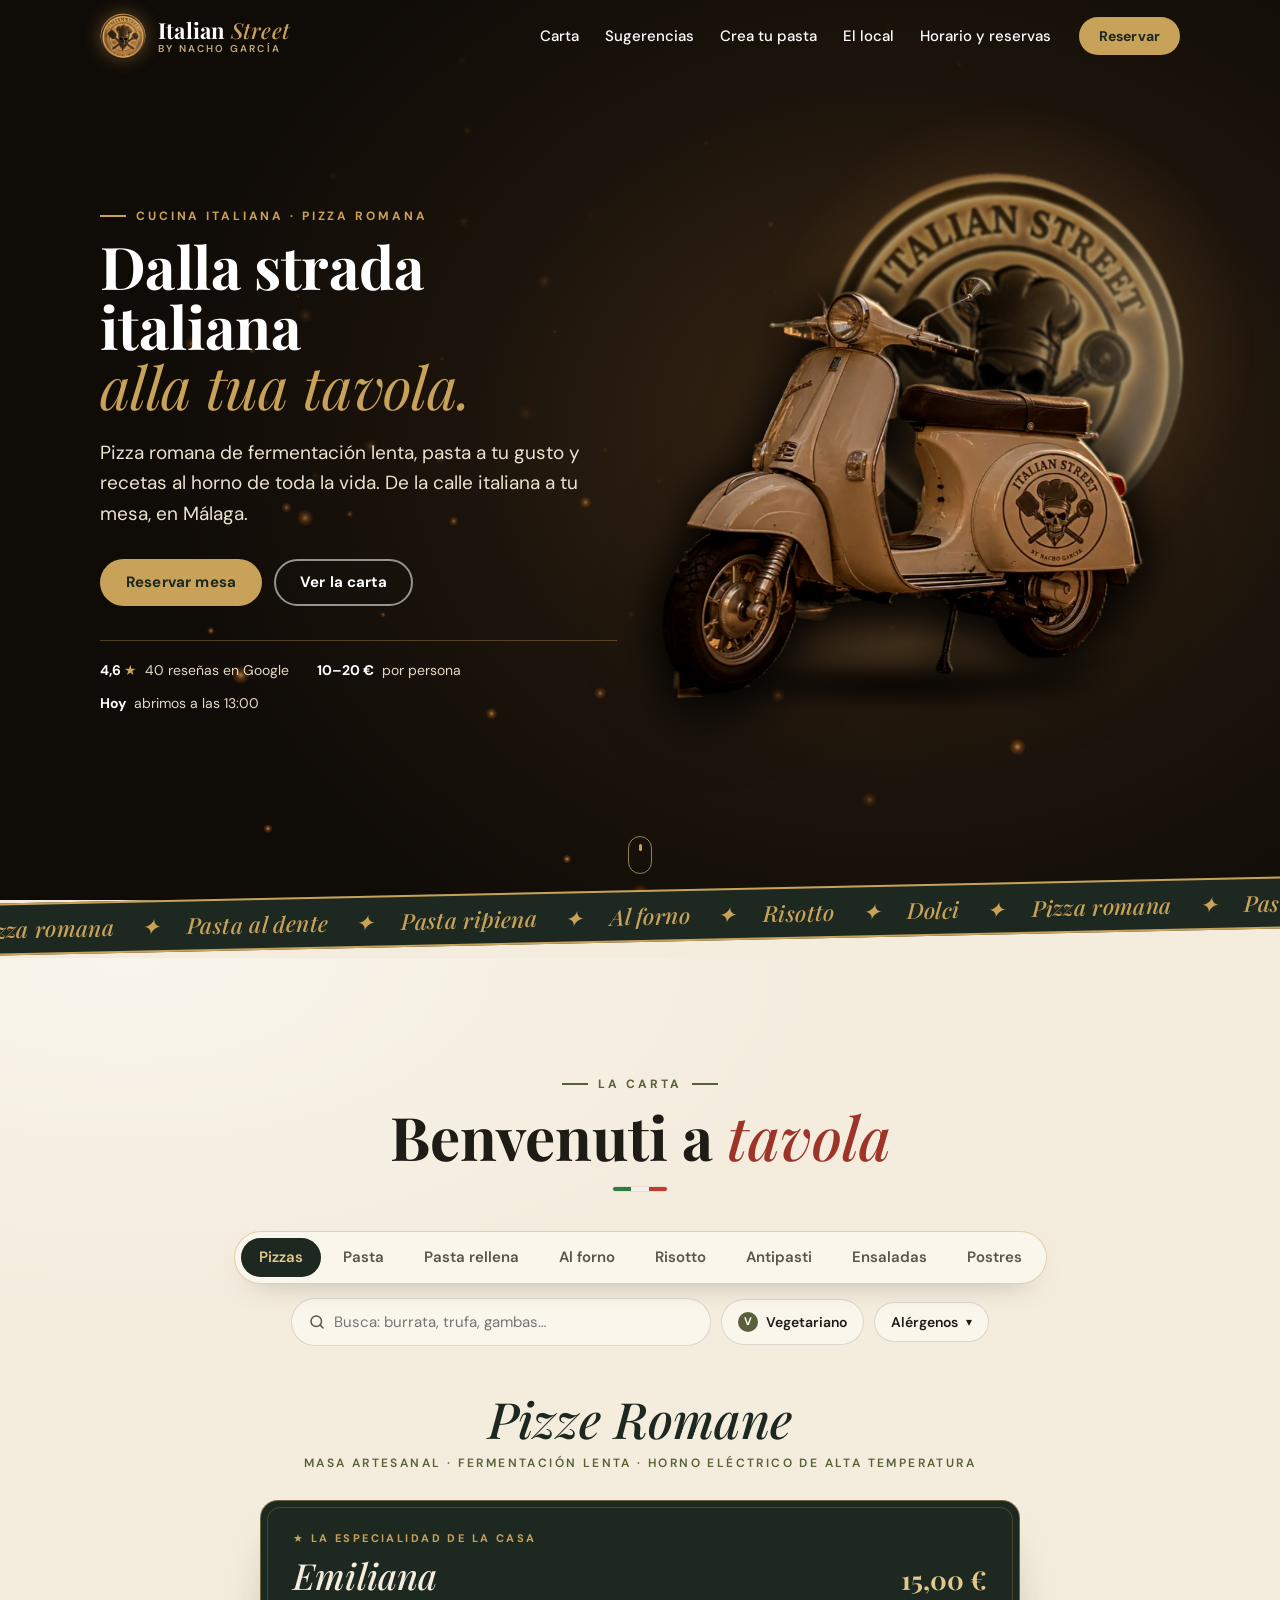
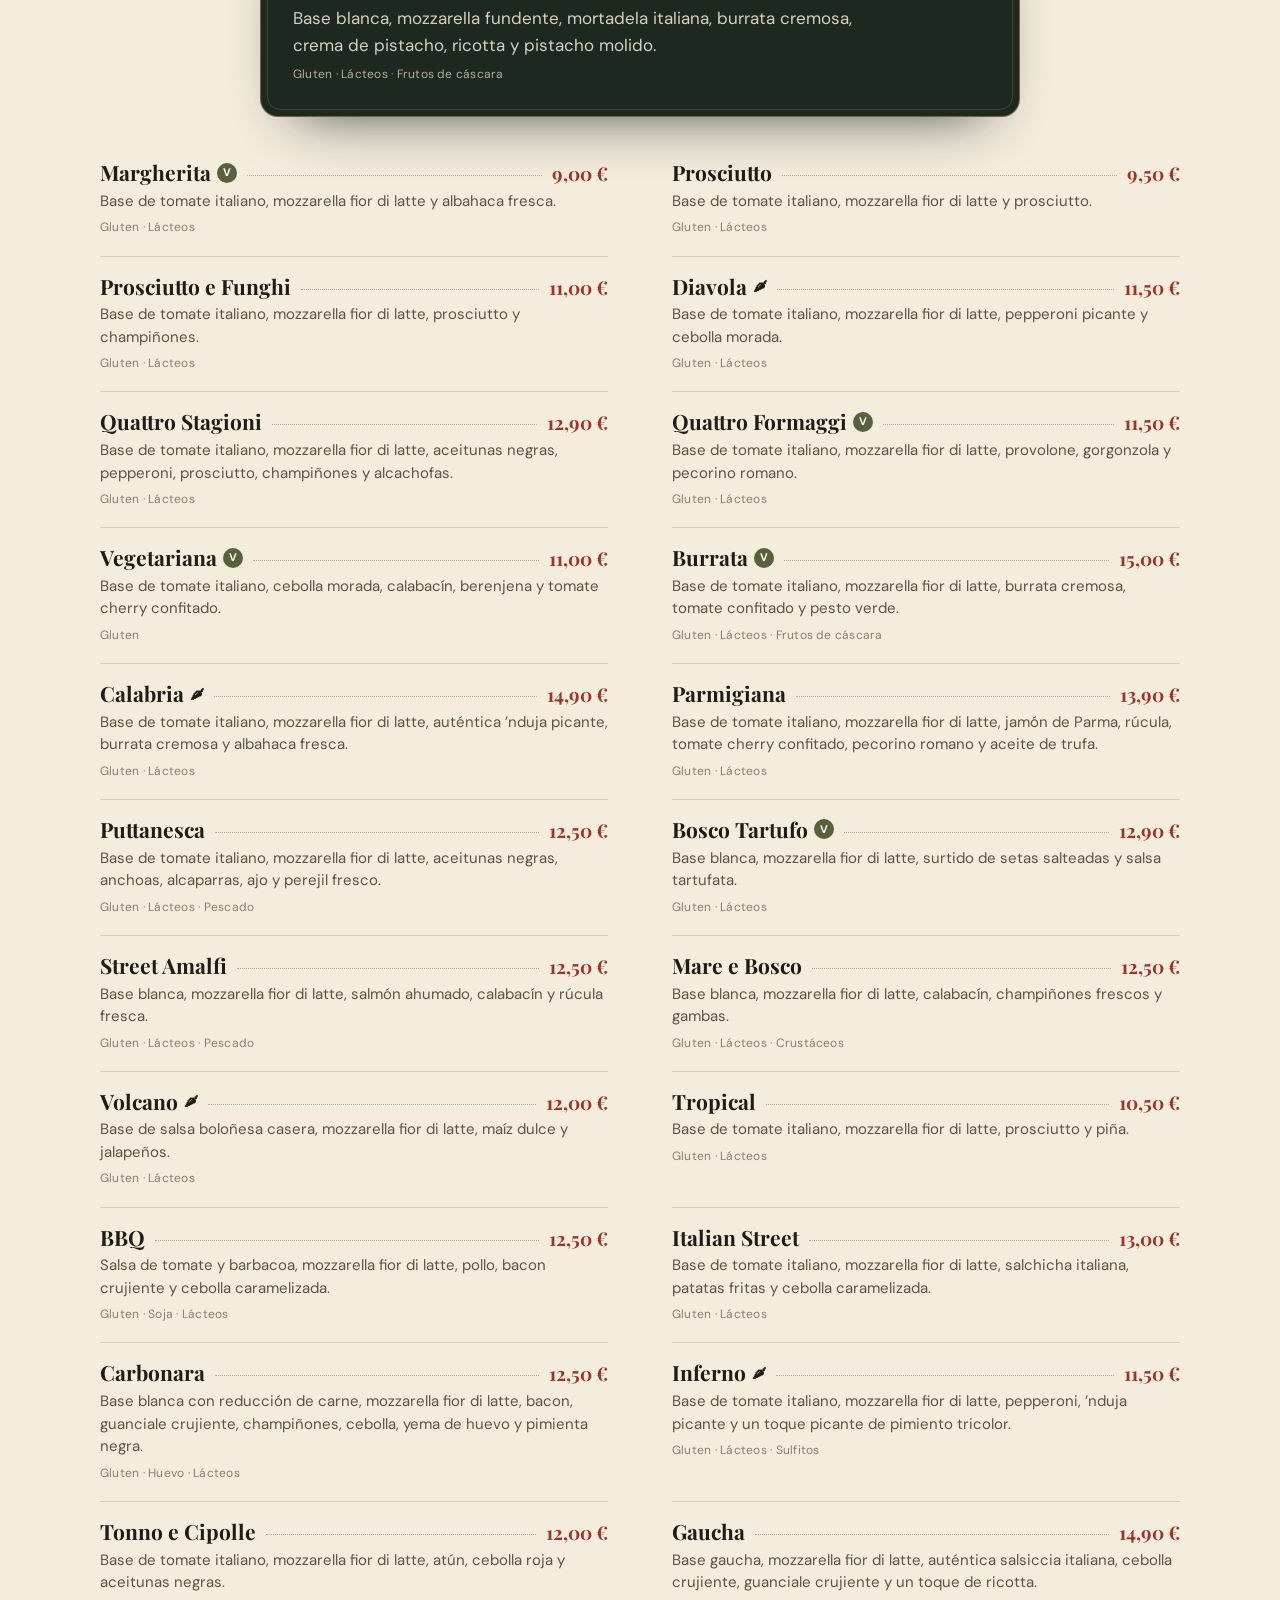
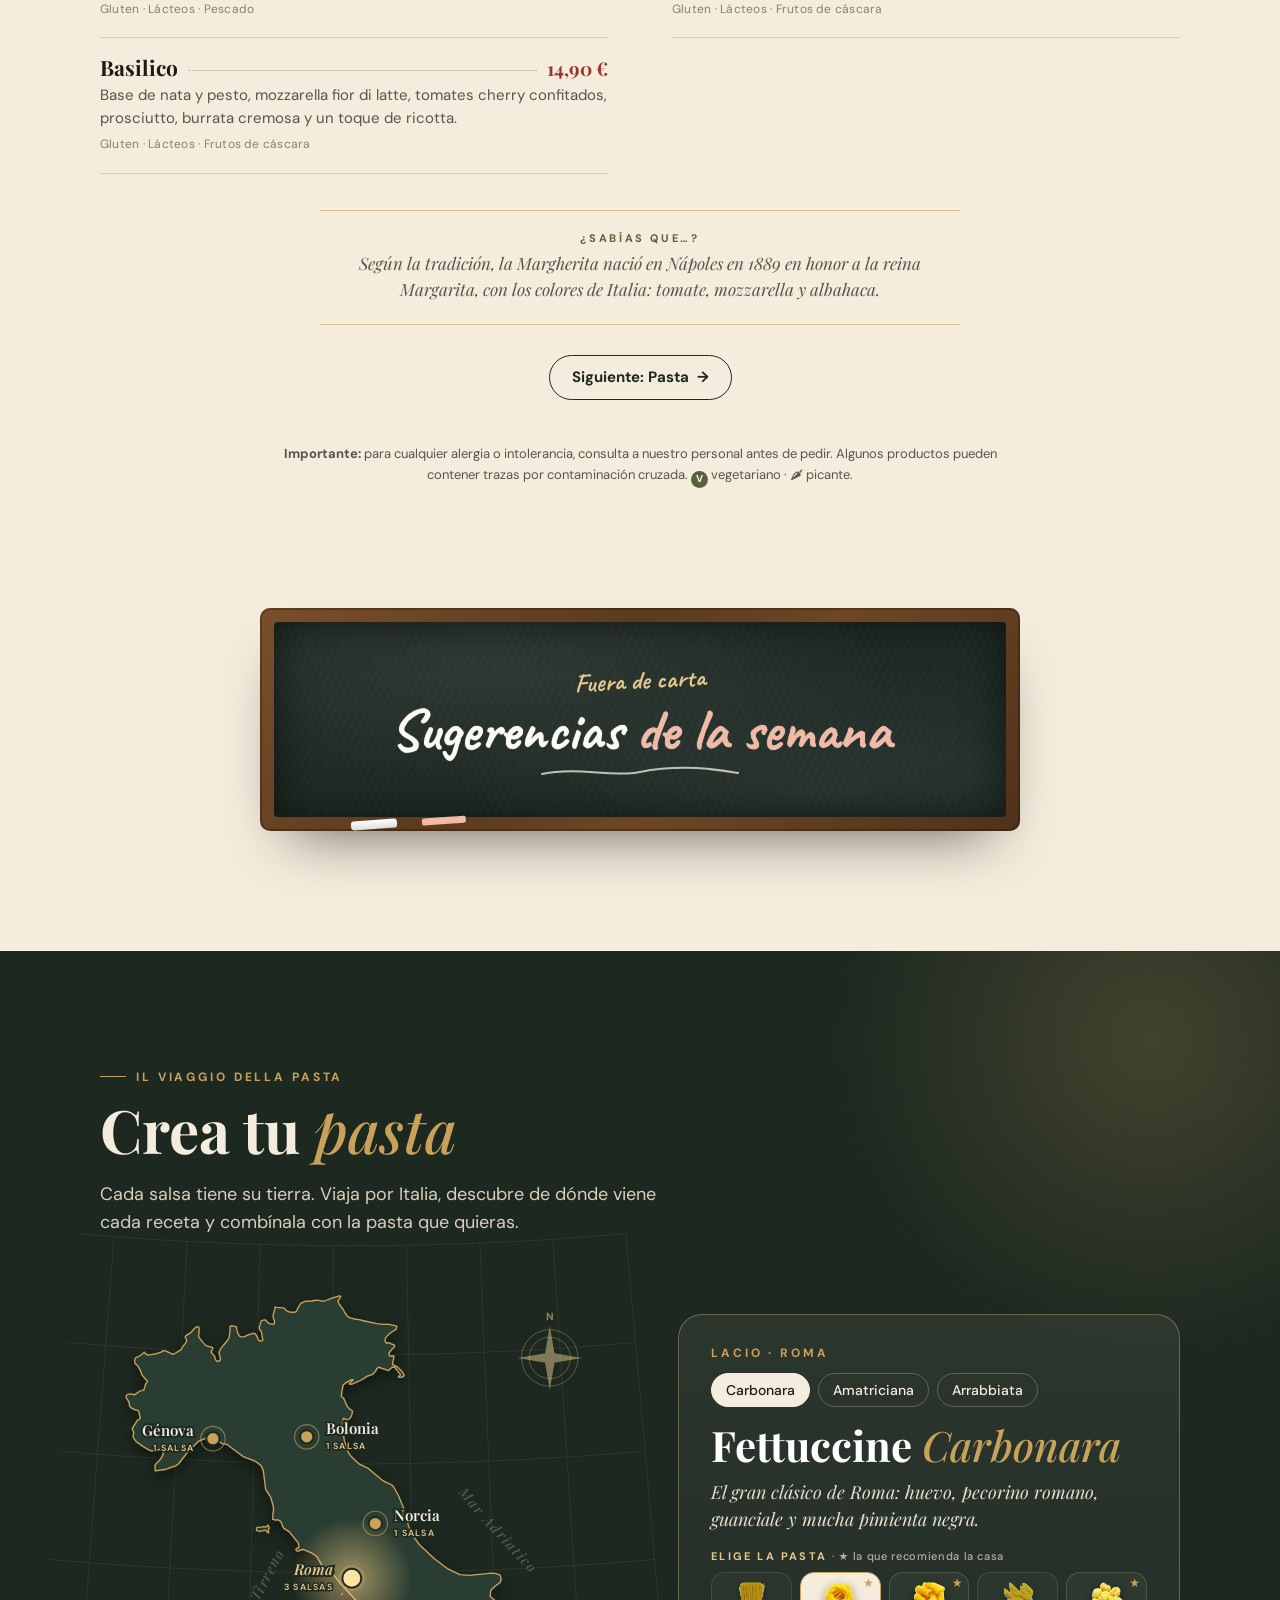
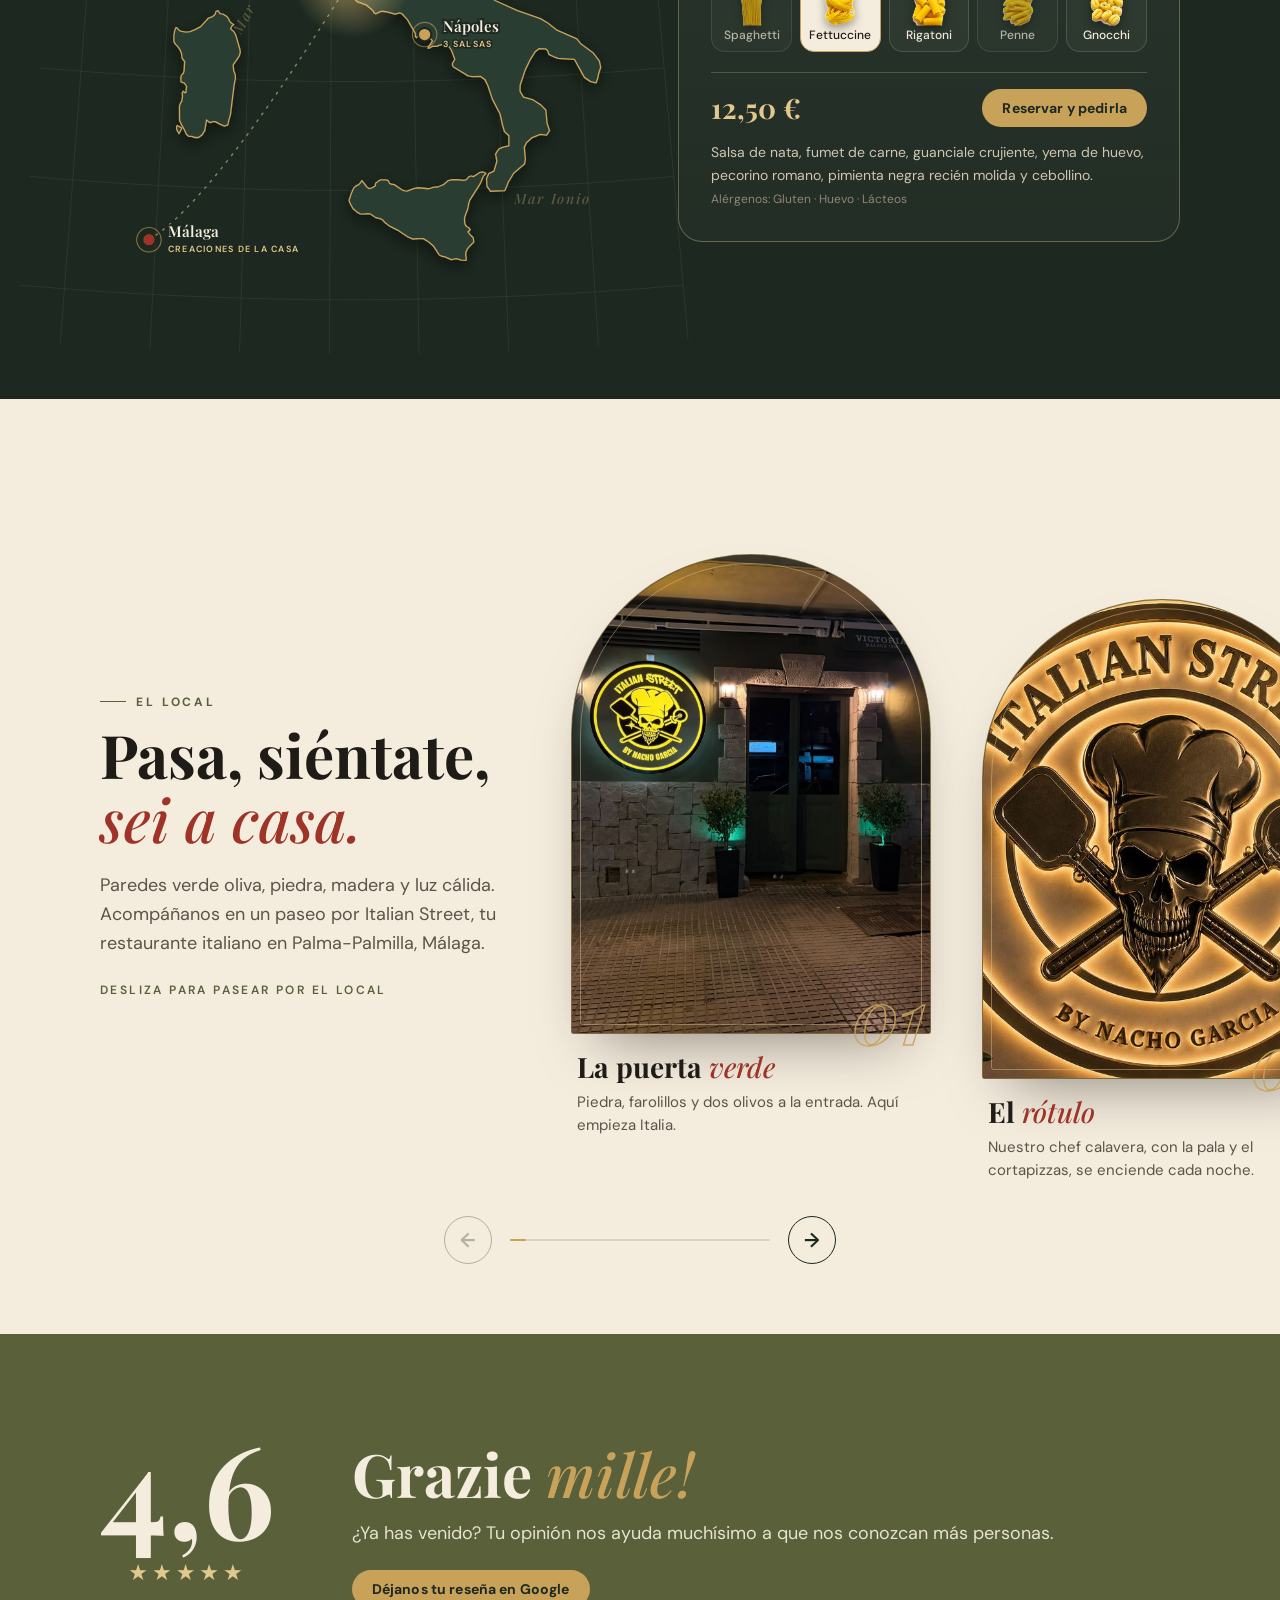
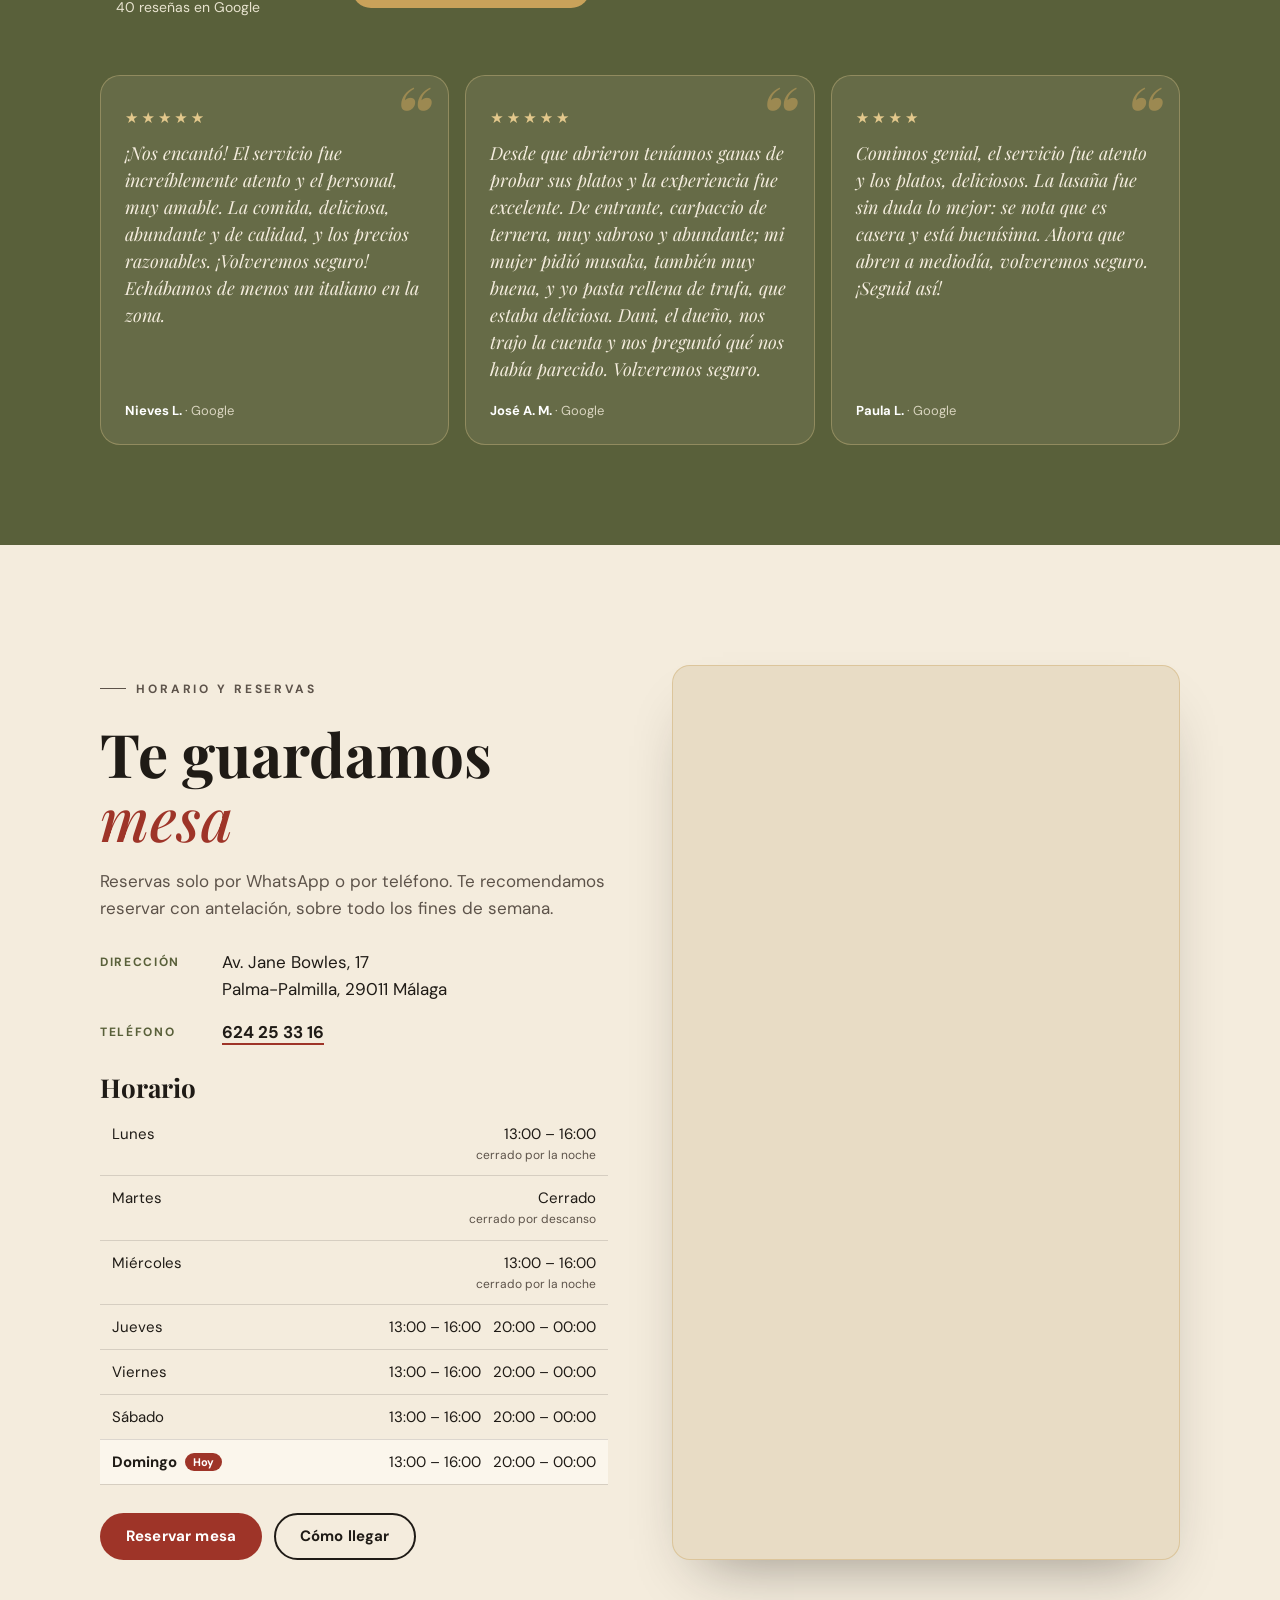
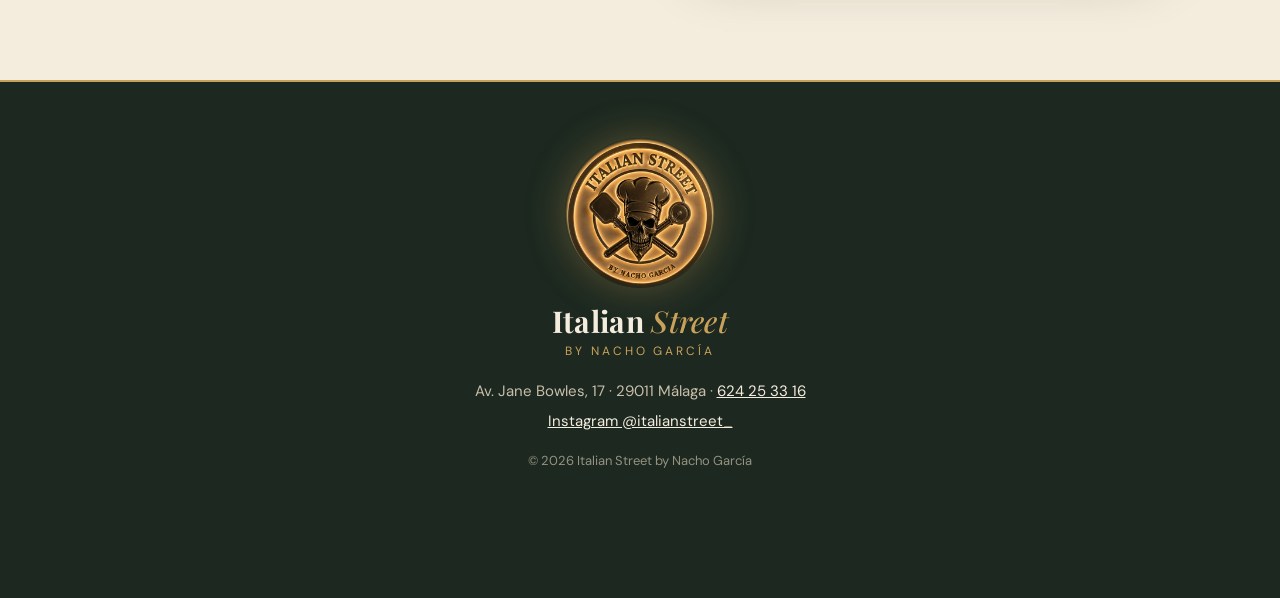
==== commit 1797d9c0: "Carta legible en vistas previas sin JavaScript (WhatsApp) - La Tabla Mixta, con dos precios, ensanch" ====
--- a/italian-street/index.html
+++ b/italian-street/index.html
@@ -26,6 +26,7 @@
        igual que en un portátil, en lugar de quedarse pequeña en el centro. */
     (function () {
       var d = document.documentElement;
+      d.classList.add('js');   // las animaciones de aparición solo se activan si hay JavaScript
       function scale() {
         var w = window.innerWidth, h = window.innerHeight;
         var z = Math.max(1, Math.min(w / 1440, h / 860));
@@ -1030,7 +1031,7 @@
 <section class="menu-cat"><header class="menu-cat__head"><h3 class="menu-cat__title">Pasta Ripiena</h3><p class="menu-cat__sub">Pasta rellena</p></header><ul class="dishes"><li class="dish"><div class="dish__row"><h4 class="dish__name">Porcini e Tartufo</h4><span class="dish__dots"></span><span class="dish__price">14,50 €</span></div><p class="dish__desc">Ravioli rellenos de boletus con crema de trufa, pecorino romano, un toque de nata y cebollino.</p></li><li class="dish"><div class="dish__row"><h4 class="dish__name">Nero del Mare</h4><span class="dish__dots"></span><span class="dish__price">15,90 €</span></div><p class="dish__desc">Giganti negros rellenos de vieira con crema de tomate, nata y calabacín, un toque de fumet de pescado, flambeado de coñac y tomate cherry confitado.</p></li><li class="dish"><div class="dish__row"><h4 class="dish__name">Tortellini della Nonna</h4><span class="dish__dots"></span><span class="dish__price">13,50 €</span></div><p class="dish__desc">Tortellini rellenos de carne con una auténtica salsa boloñesa elaborada a fuego lento y pecorino romano.</p></li><li class="dish"><div class="dish__row"><h4 class="dish__name">Dolce Autunno</h4><span class="dish__dots"></span><span class="dish__price">14,50 €</span></div><p class="dish__desc">Fagottini rellenos de gorgonzola y pera, con salsa cremosa de nata y nueces.</p></li><li class="dish"><div class="dish__row"><h4 class="dish__name">Tortellini Ricotta e Tartufo</h4><span class="dish__dots"></span><span class="dish__price">14,50 €</span></div><p class="dish__desc">Tortellini rellenos de ricotta con crema suave de nata, pecorino romano y un toque de trufa.</p></li></ul></section>
 <section class="menu-cat"><header class="menu-cat__head"><h3 class="menu-cat__title">Al Forno</h3><p class="menu-cat__sub">Del horno</p></header><ul class="dishes"><li class="dish"><div class="dish__row"><h4 class="dish__name">Lasagna</h4><span class="dish__dots"></span><span class="dish__price">13,50 €</span></div><p class="dish__desc">Láminas de pasta fresca con boloñesa de vacuno cocinada lentamente con tomate, zanahoria, apio y cebolla, cubiertas con bechamel cremosa y gratinadas con mozzarella fior di latte.</p></li><li class="dish"><div class="dish__row"><h4 class="dish__name">Lasagna dell’Orto</h4><span class="dish__dots"></span><span class="dish__price">13,50 €</span></div><p class="dish__desc">Láminas de pasta fresca con tomate italiano y verduras seleccionadas (berenjena, calabacín y puerro), cubiertas con bechamel cremosa y gratinadas con mozzarella fior di latte.</p></li><li class="dish"><div class="dish__row"><h4 class="dish__name">Musaka</h4><span class="dish__dots"></span><span class="dish__price">13,50 €</span></div><p class="dish__desc">Capas de berenjena asada con tomate italiano, bechamel cremosa y mozzarella fior di latte fundente, gratinada al horno.</p></li><li class="dish"><div class="dish__row"><h4 class="dish__name">Cannelloni</h4><span class="dish__dots"></span><span class="dish__price">12,50 €</span></div><p class="dish__desc">Canelones rellenos de carne de vacuno con un suave toque de nata, cubiertos con bechamel cremosa y tomate italiano, gratinados con mozzarella fior di latte.</p></li><li class="dish"><div class="dish__row"><h4 class="dish__name">Gnocchi alla Sorrentina</h4><span class="dish__dots"></span><span class="dish__price">12,50 €</span></div><p class="dish__desc">Tomate italiano, albahaca y mozzarella fior di latte gratinada.</p></li><li class="dish"><div class="dish__row"><h4 class="dish__name">Gnocchi a la Boloñesa</h4><span class="dish__dots"></span><span class="dish__price">13,50 €</span></div><p class="dish__desc">Con salsa boloñesa tradicional italiana.</p></li><li class="dish"><div class="dish__row"><h4 class="dish__name">Gnocchi 4 Formaggi</h4><span class="dish__dots"></span><span class="dish__price">12,50 €</span></div><p class="dish__desc">Salteados con salsa cremosa de cuatro quesos italianos, pecorino romano y un toque de nata.</p></li></ul></section>
 <section class="menu-cat"><header class="menu-cat__head"><h3 class="menu-cat__title">Risotto</h3><p class="menu-cat__sub">Arroces cremosos</p></header><ul class="dishes"><li class="dish"><div class="dish__row"><h4 class="dish__name">Risotto Bosco e Tartufo</h4><span class="dish__dots"></span><span class="dish__price">14,90 €</span></div><p class="dish__desc">Risotto cremoso con setas y un delicado toque de trufa, terminado con nata, parmesano y cebollino.</p></li><li class="dish"><div class="dish__row"><h4 class="dish__name">Risotto Carbonara di Roma</h4><span class="dish__dots"></span><span class="dish__price">13,90 €</span></div><p class="dish__desc">Risotto cremoso con guanciale crujiente y queso pecorino, terminado con un toque de nata, yema de huevo y cebollino.</p></li></ul></section>
-<section class="menu-cat"><header class="menu-cat__head"><h3 class="menu-cat__title">Antipasti</h3><p class="menu-cat__sub">Para empezar</p></header><ul class="dishes"><li class="dish"><div class="dish__row"><h4 class="dish__name">Burrata Urbana</h4><span class="dish__dots"></span><span class="dish__price">11,00 €</span></div><p class="dish__desc">Tomate italiano, pesto, burrata y pan crujiente.</p></li><li class="dish"><div class="dish__row"><h4 class="dish__name">Provolone</h4><span class="dish__dots"></span><span class="dish__price">11,00 €</span></div><p class="dish__desc">Queso provolone fundido con tomate italiano y orégano.</p></li><li class="dish"><div class="dish__row"><h4 class="dish__name">Carpaccio di Manzo</h4><span class="dish__dots"></span><span class="dish__price">12,00 €</span></div><p class="dish__desc">Láminas de ternera, rúcula, parmesano, cebolla, alcaparras, pimienta, sal, aceite y un toque de limón.</p></li><li class="dish"><div class="dish__row"><h4 class="dish__name">Pan de Ajo</h4><span class="dish__dots"></span><span class="dish__price">7,90 €</span></div><p class="dish__desc">Pan artesano horneado con mantequilla de ajo y perejil fresco.</p></li><li class="dish"><div class="dish__row"><h4 class="dish__name">Pan de Ajo y Queso</h4><span class="dish__dots"></span><span class="dish__price">9,50 €</span></div><p class="dish__desc">Pan artesano horneado con mantequilla de ajo, perejil fresco y mozzarella fundente.</p></li><li class="dish"><div class="dish__row"><h4 class="dish__name">Tabla Mixta de Quesos y Embutidos</h4><span class="dish__dots"></span><span class="dish__price">2 pers. 12,50 € · 4 pers. 16,50 €</span></div><p class="dish__desc">Selección de quesos y embutidos italianos.</p></li></ul></section>
+<section class="menu-cat"><header class="menu-cat__head"><h3 class="menu-cat__title">Antipasti</h3><p class="menu-cat__sub">Para empezar</p></header><ul class="dishes"><li class="dish"><div class="dish__row"><h4 class="dish__name">Burrata Urbana</h4><span class="dish__dots"></span><span class="dish__price">11,00 €</span></div><p class="dish__desc">Tomate italiano, pesto, burrata y pan crujiente.</p></li><li class="dish"><div class="dish__row"><h4 class="dish__name">Provolone</h4><span class="dish__dots"></span><span class="dish__price">11,00 €</span></div><p class="dish__desc">Queso provolone fundido con tomate italiano y orégano.</p></li><li class="dish"><div class="dish__row"><h4 class="dish__name">Carpaccio di Manzo</h4><span class="dish__dots"></span><span class="dish__price">12,00 €</span></div><p class="dish__desc">Láminas de ternera, rúcula, parmesano, cebolla, alcaparras, pimienta, sal, aceite y un toque de limón.</p></li><li class="dish"><div class="dish__row"><h4 class="dish__name">Pan de Ajo</h4><span class="dish__dots"></span><span class="dish__price">7,90 €</span></div><p class="dish__desc">Pan artesano horneado con mantequilla de ajo y perejil fresco.</p></li><li class="dish"><div class="dish__row"><h4 class="dish__name">Pan de Ajo y Queso</h4><span class="dish__dots"></span><span class="dish__price">9,50 €</span></div><p class="dish__desc">Pan artesano horneado con mantequilla de ajo, perejil fresco y mozzarella fundente.</p></li><li class="dish"><div class="dish__row"><h4 class="dish__name">Tabla Mixta de Quesos y Embutidos</h4><span class="dish__dots"></span><span class="dish__price dish__price--multi"><span><small>2 pers.</small> 12,50 €</span><span><small>4 pers.</small> 16,50 €</span></span></div><p class="dish__desc">Selección de quesos y embutidos italianos.</p></li></ul></section>
 <section class="menu-cat"><header class="menu-cat__head"><h3 class="menu-cat__title">Insalate</h3><p class="menu-cat__sub">Ensaladas</p></header><ul class="dishes"><li class="dish"><div class="dish__row"><h4 class="dish__name">Italian Street</h4><span class="dish__dots"></span><span class="dish__price">12,00 €</span></div><p class="dish__desc">Rodajas de tomate con brotes frescos, rúcula, queso de cabra con peras en almíbar, nueces y un toque balsámico.</p></li><li class="dish"><div class="dish__row"><h4 class="dish__name">César Italian</h4><span class="dish__dots"></span><span class="dish__price">11,90 €</span></div><p class="dish__desc">Mezclum, pollo empanado, tomates cherry semisecos, lascas de parmigiano reggiano, croutons de focaccia al ajo y romero, panceta italiana crujiente y salsa césar con un toque de pesto genovés.</p></li><li class="dish"><div class="dish__row"><h4 class="dish__name">Caprese</h4><span class="dish__dots"></span><span class="dish__price">12,00 €</span></div><p class="dish__desc">Rodajas de tomate fresco con burrata fresca y hojas de rúcula, aliñadas con aceite de oliva virgen extra, sal y pimienta.</p></li><li class="dish"><div class="dish__row"><h4 class="dish__name">Ensalada Mixta</h4><span class="dish__dots"></span><span class="dish__price">10,00 €</span></div><p class="dish__desc">Mezclum con atún, cebolla, maíz dulce y zanahoria, aliñada con aceite de oliva virgen extra. Fresca, sencilla y con todo el sabor mediterráneo.</p></li></ul></section>
 <section class="menu-cat"><header class="menu-cat__head"><h3 class="menu-cat__title">Dolci</h3><p class="menu-cat__sub">Postres</p></header><ul class="dishes"><li class="dish"><div class="dish__row"><h4 class="dish__name">Pizza Dolce Street</h4><span class="dish__dots"></span><span class="dish__price">8,90 €</span></div><p class="dish__desc">Masa artesanal horneada al estilo italiano, cubierta con crema y nata, y decorada con trocitos del mismo sabor.</p></li><li class="dish"><div class="dish__row"><h4 class="dish__name">Tiramisú al Pistacho</h4><span class="dish__dots"></span><span class="dish__price">6,50 €</span></div><p class="dish__desc">Bizcocho bañado en café, cremosa mezcla de mascarpone y crema de pistacho, coronado con virutas de pistacho.</p></li><li class="dish"><div class="dish__row"><h4 class="dish__name">Tiramisú</h4><span class="dish__dots"></span><span class="dish__price">6,50 €</span></div><p class="dish__desc">Bizcocho bañado en café, cremosa mezcla de mascarpone y un delicado toque de cacao.</p></li><li class="dish"><div class="dish__row"><h4 class="dish__name">Cannoli de Pistacho</h4><span class="dish__dots"></span><span class="dish__price">6,50 €</span></div><p class="dish__desc">Crujientes cannoli sicilianos rellenos de dulce crema de ricotta, con cobertura exterior de pistacho.</p></li><li class="dish"><div class="dish__row"><h4 class="dish__name">Cannoli de Nutella</h4><span class="dish__dots"></span><span class="dish__price">6,50 €</span></div><p class="dish__desc">Crujientes cannoli sicilianos rellenos de dulce crema de ricotta, con cobertura exterior de Nutella.</p></li><li class="dish"><div class="dish__row"><h4 class="dish__name">Babà Napoletano</h4><span class="dish__dots"></span><span class="dish__price">6,50 €</span></div><p class="dish__desc">Bizcocho tradicional napolitano, ligero y esponjoso, bañado en almíbar de ron y con nata montada.</p></li><li class="dish"><div class="dish__row"><h4 class="dish__name">Profiteroles de Chocolate</h4><span class="dish__dots"></span><span class="dish__price">6,50 €</span></div><p class="dish__desc">Rellenos de nata y recubiertos de chocolate (3 unidades).</p></li></ul></section>
 </div><!-- /menuPanels -->
--- a/italian-street/css/styles.css
+++ b/italian-street/css/styles.css
@@ -30,7 +30,7 @@
 
 *, *::before, *::after { box-sizing: border-box; }
 [hidden] { display: none !important; }
-html { overflow-x: clip; scroll-behavior: smooth; scroll-padding-top: var(--header-h); -webkit-text-size-adjust: 100%; }
+html { overflow-x: hidden; overflow-x: clip; scroll-behavior: smooth; scroll-padding-top: var(--header-h); -webkit-text-size-adjust: 100%; }
 body {
   margin: 0;
   background: var(--cream);
@@ -39,6 +39,7 @@
   font-size: 17px;
   line-height: 1.6;
   -webkit-font-smoothing: antialiased;
+  overflow-x: hidden;
   overflow-x: clip;
 }
 img { max-width: 100%; display: block; }
@@ -120,7 +121,7 @@
   transition: background-color .3s ease, box-shadow .3s ease, color .3s ease;
   color: #fff;
 }
-.header.is-solid { background: rgba(28,40,32,.96); backdrop-filter: blur(10px); box-shadow: 0 1px 0 rgba(201,162,90,.35); }
+html:not(.js) .header, .header.is-solid { background: rgba(28,40,32,.96); backdrop-filter: blur(10px); box-shadow: 0 1px 0 rgba(201,162,90,.35); }
 .header__inner {
   height: 100%; max-width: var(--container); margin: 0 auto; padding: 0 var(--gutter);
   display: flex; align-items: center; gap: 28px;
@@ -174,13 +175,18 @@
 /* Escena: medallón detrás, Vespa delante, con profundidad (parallax) */
 .scene { position: relative; width: var(--w); height: calc(var(--w) * .92); perspective: 1400px; touch-action: pan-y; }
 .scene__layer { position: absolute; inset: 0; transform: translate3d(var(--px, 0px), var(--py, 0px), 0); will-change: transform; pointer-events: none; }
-.scene__back { --d: calc(var(--w) * .76); display: flex; justify-content: flex-end; align-items: flex-start; padding-right: 0; top: -7%; }
+.scene__back { --d: calc(var(--w) * .72); display: flex; justify-content: flex-end; align-items: flex-start; padding-right: 0; top: -13%; right: -3%; }
+/* Profundidad de campo: el rótulo queda al fondo, más oscuro y algo desenfocado */
+.scene__back .sign3d__disc { filter: brightness(.68) saturate(.85) contrast(1.05) blur(1px); }
+.scene__back .sign3d__glow { opacity: .55; }
 .scene__floor {
   position: absolute; left: -10%; right: -10%; bottom: -4%; height: 26%; pointer-events: none;
   background: radial-gradient(ellipse 50% 45% at 50% 40%, rgba(255,196,110,.16), transparent 70%);
 }
 .moto { position: absolute; left: -2%; bottom: 0; width: 94%; aspect-ratio: 1200 / 1050; transform-origin: 70% 100%; }
-.moto__img { position: relative; width: 100%; height: 100%; display: block; filter: drop-shadow(0 18px 24px rgba(0,0,0,.55)) brightness(.96) contrast(1.05); }
+/* La Vespa en primer plano: halo oscuro que la separa del fondo y borde de luz de estudio */
+.moto__img { position: relative; width: 100%; height: 100%; display: block;
+  filter: drop-shadow(1px -1px 0 rgba(255,228,170,.45)) drop-shadow(0 0 22px rgba(10,7,4,.95)) drop-shadow(0 18px 24px rgba(0,0,0,.55)) brightness(1.02) contrast(1.08); }
 .moto__shadow {
   position: absolute; left: 4%; right: 6%; bottom: -3%; height: 12%; border-radius: 50%;
   background: radial-gradient(ellipse, rgba(0,0,0,.75), transparent 68%); filter: blur(4px);
@@ -335,9 +341,10 @@
 .menu-cat--compact .menu-cat__head { text-align: left; margin-bottom: 8px; }
 .menu-cat--compact .menu-cat__title { font-size: 30px; }
 
-.dishes { list-style: none; margin: 0; padding: 0; display: grid; grid-template-columns: 1fr 1fr; column-gap: clamp(28px, 5vw, 64px); }
+.dishes { list-style: none; margin: 0; padding: 0; display: grid; grid-template-columns: minmax(0, 1fr) minmax(0, 1fr); column-gap: clamp(28px, 5vw, 64px); }
 .dish { padding: 18px 0; border-bottom: 1px solid var(--line); }
-.dish__row { display: flex; align-items: baseline; gap: 10px; }
+.dish__row { display: flex; align-items: baseline; gap: 10px; min-width: 0; }
+.dish__name { min-width: 0; }
 .dish__name { font-size: 21px; font-weight: 700; display: inline-flex; flex-wrap: wrap; align-items: center; gap: 6px; }
 .dish__dots { flex: 1; border-bottom: 1.5px dotted rgba(31,27,22,.3); transform: translateY(-5px); min-width: 16px; }
 .dish__price { font: 700 19px/1 var(--font-display); color: var(--red); white-space: nowrap; }
@@ -634,8 +641,8 @@
 .dock { display: none; }
 
 /* ---------- Animaciones ---------- */
-.reveal { opacity: 0; transform: translateY(24px); transition: opacity .7s ease, transform .7s ease; }
-.reveal.is-in { opacity: 1; transform: none; }
+.js .reveal { opacity: 0; transform: translateY(24px); transition: opacity .7s ease, transform .7s ease; }
+.js .reveal.is-in { opacity: 1; transform: none; }
 @keyframes fadeUp { from { opacity: 0; transform: translateY(10px); } to { opacity: 1; transform: none; } }
 @keyframes pop { 0% { transform: scale(.85) rotate(-8deg); opacity: .4; } 100% { transform: none; opacity: 1; } }
 
@@ -664,7 +671,7 @@
   .burger { display: block; }
   .header__cta { display: none; }
 
-  .dishes { grid-template-columns: 1fr; }
+  .dishes { grid-template-columns: minmax(0, 1fr); }
   .visit__grid, .reviews__inner { grid-template-columns: 1fr; }
   .reviews__inner { text-align: center; }
 
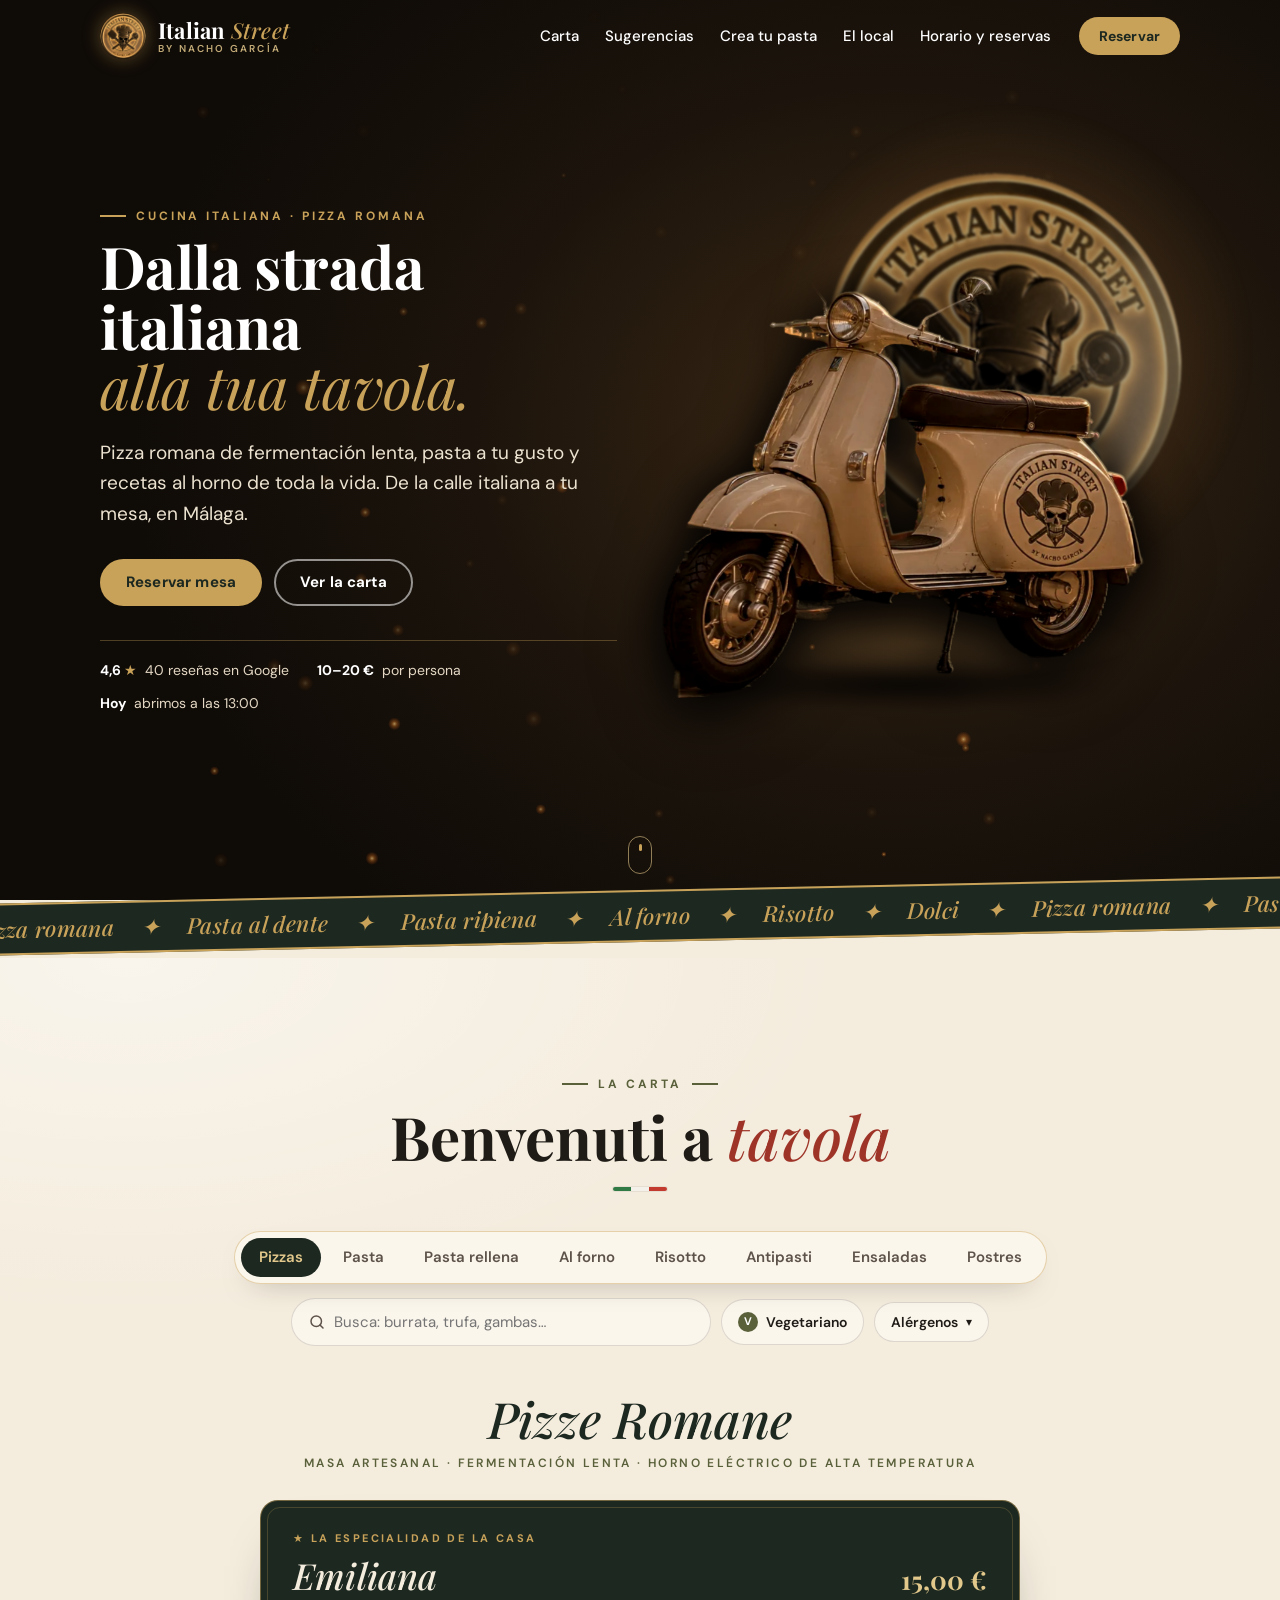
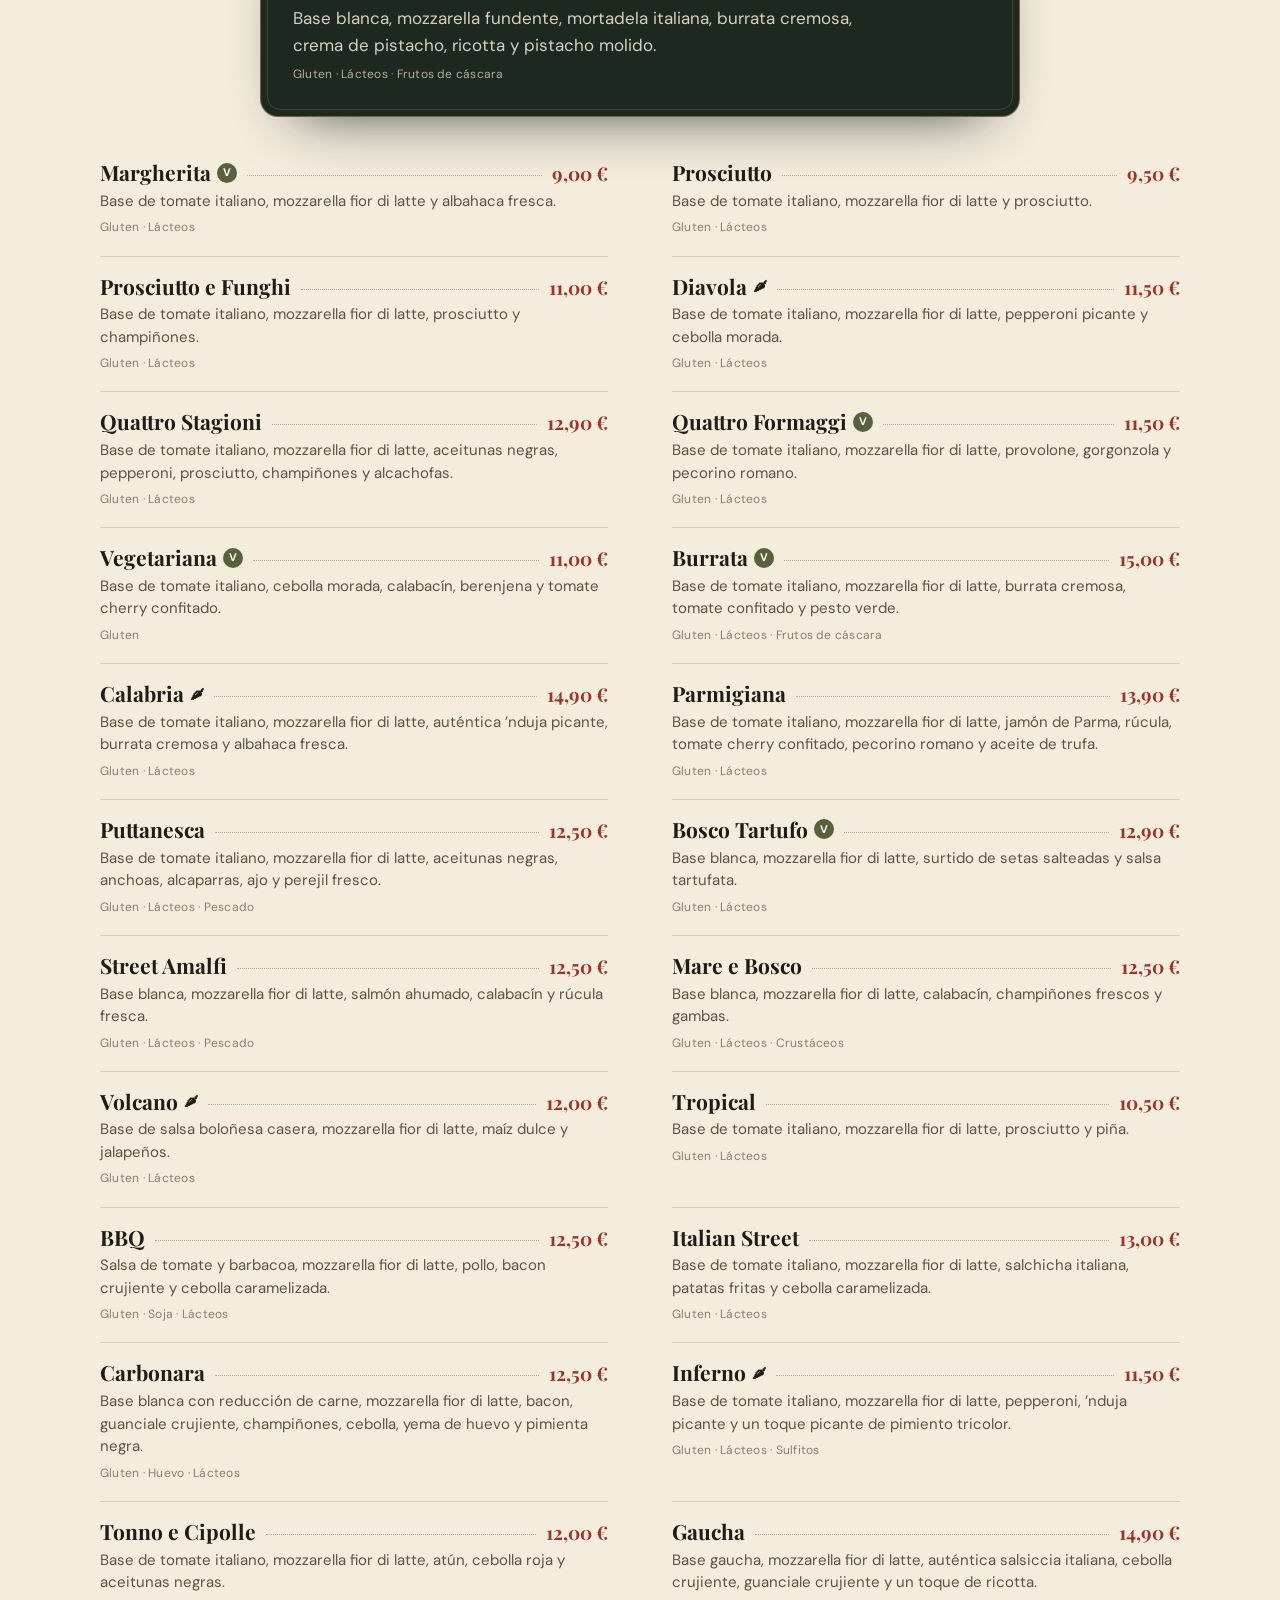
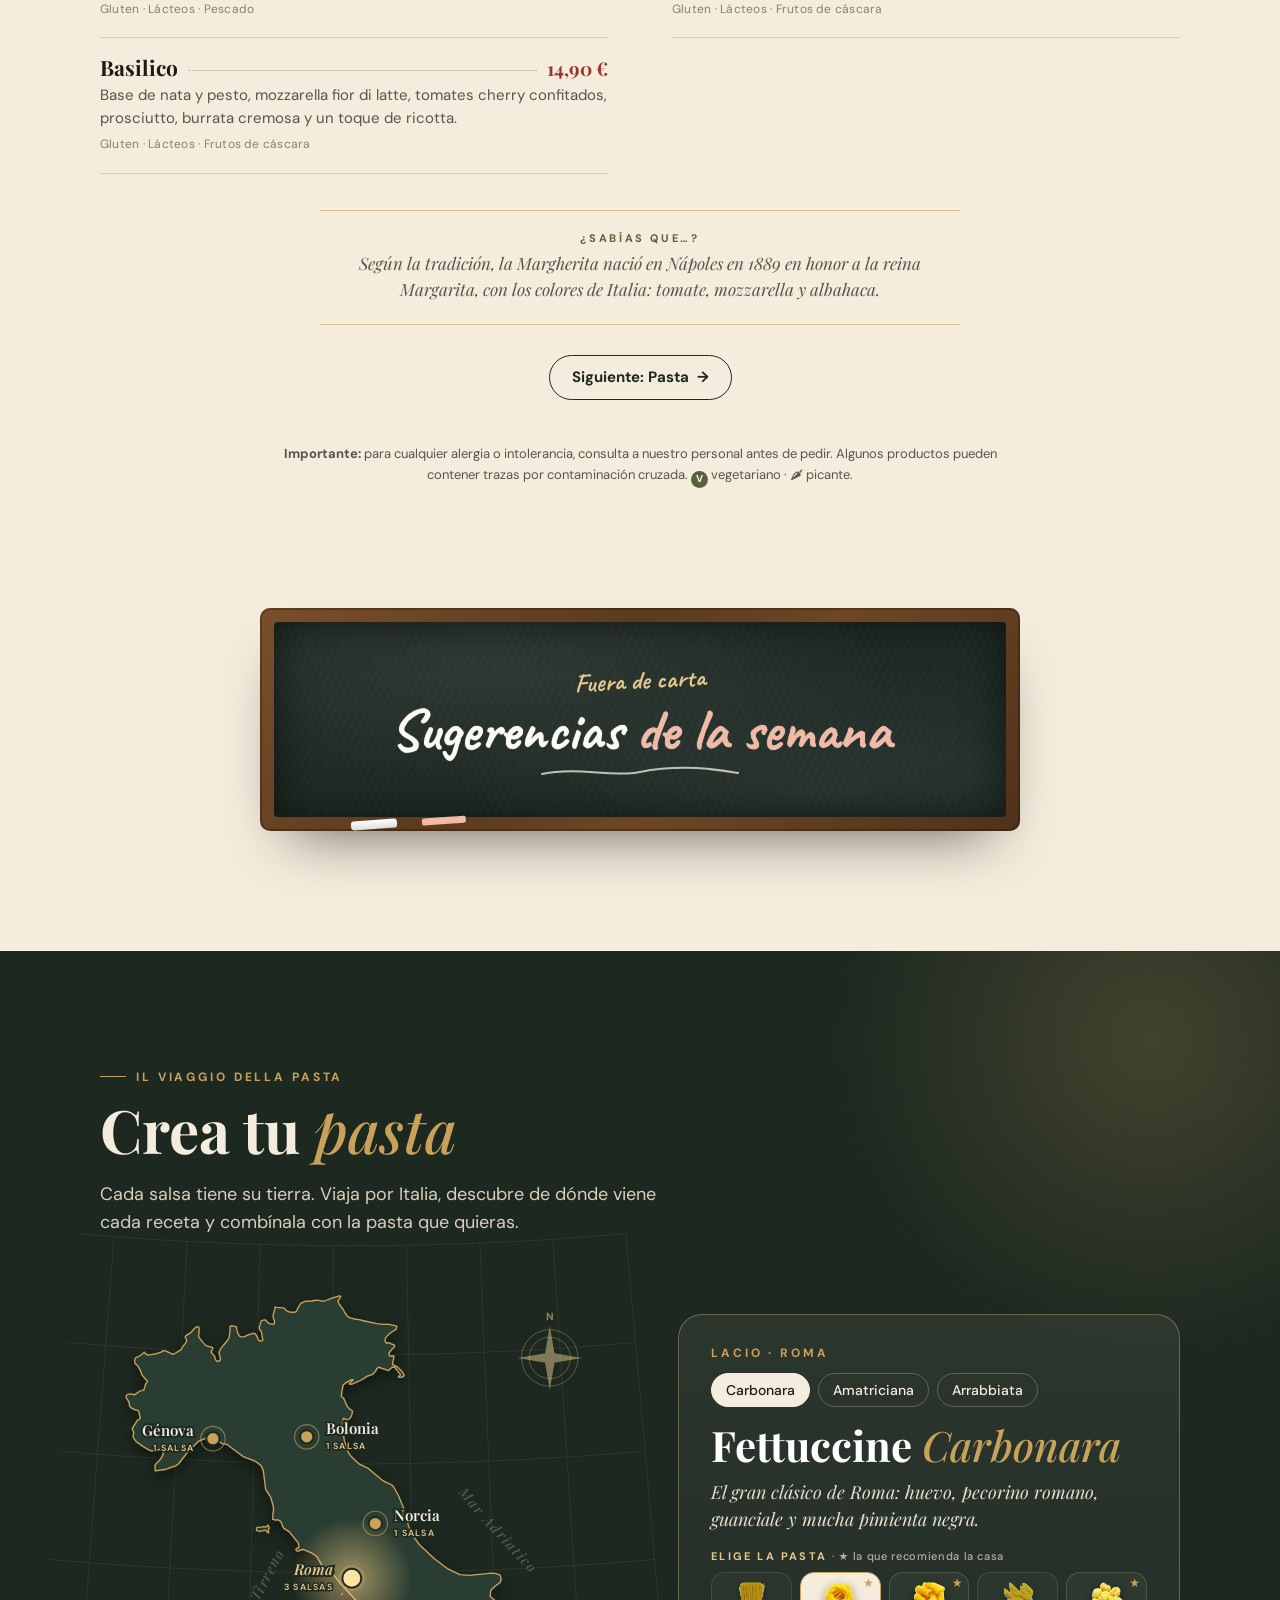
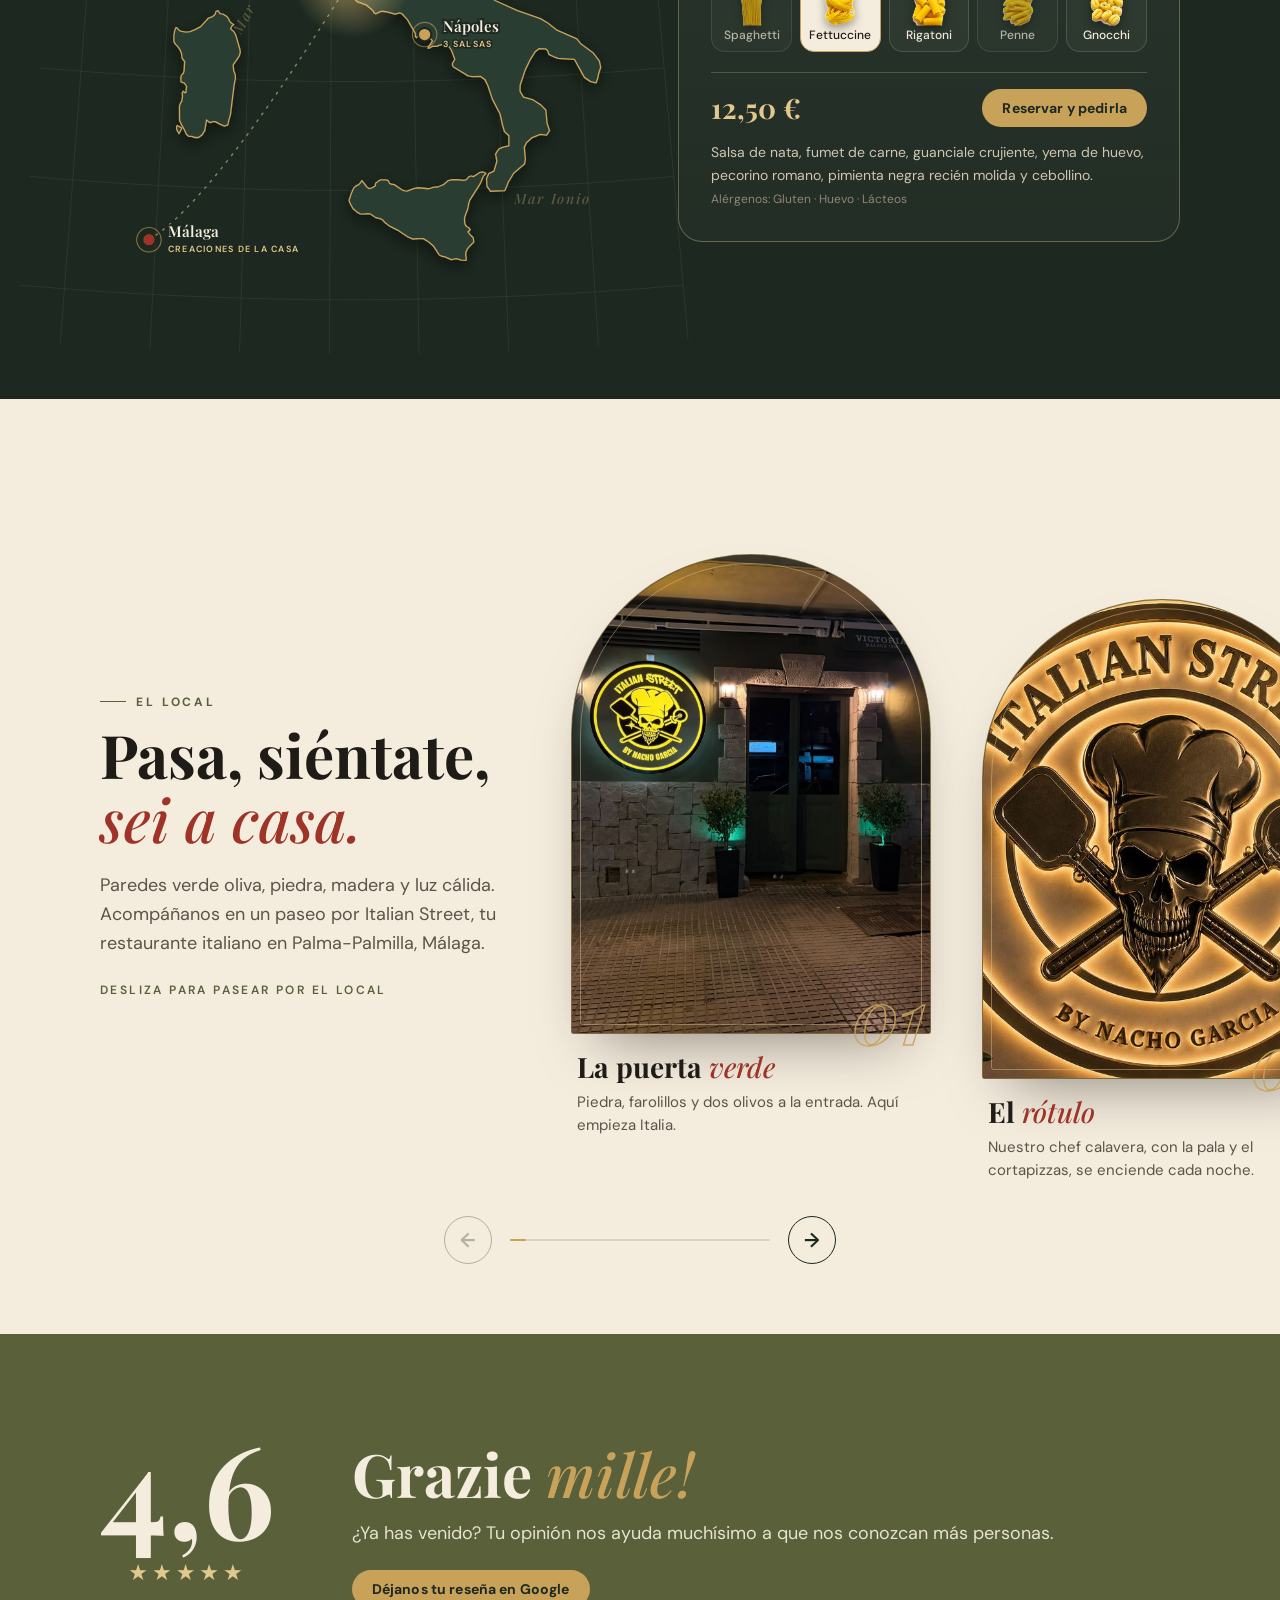
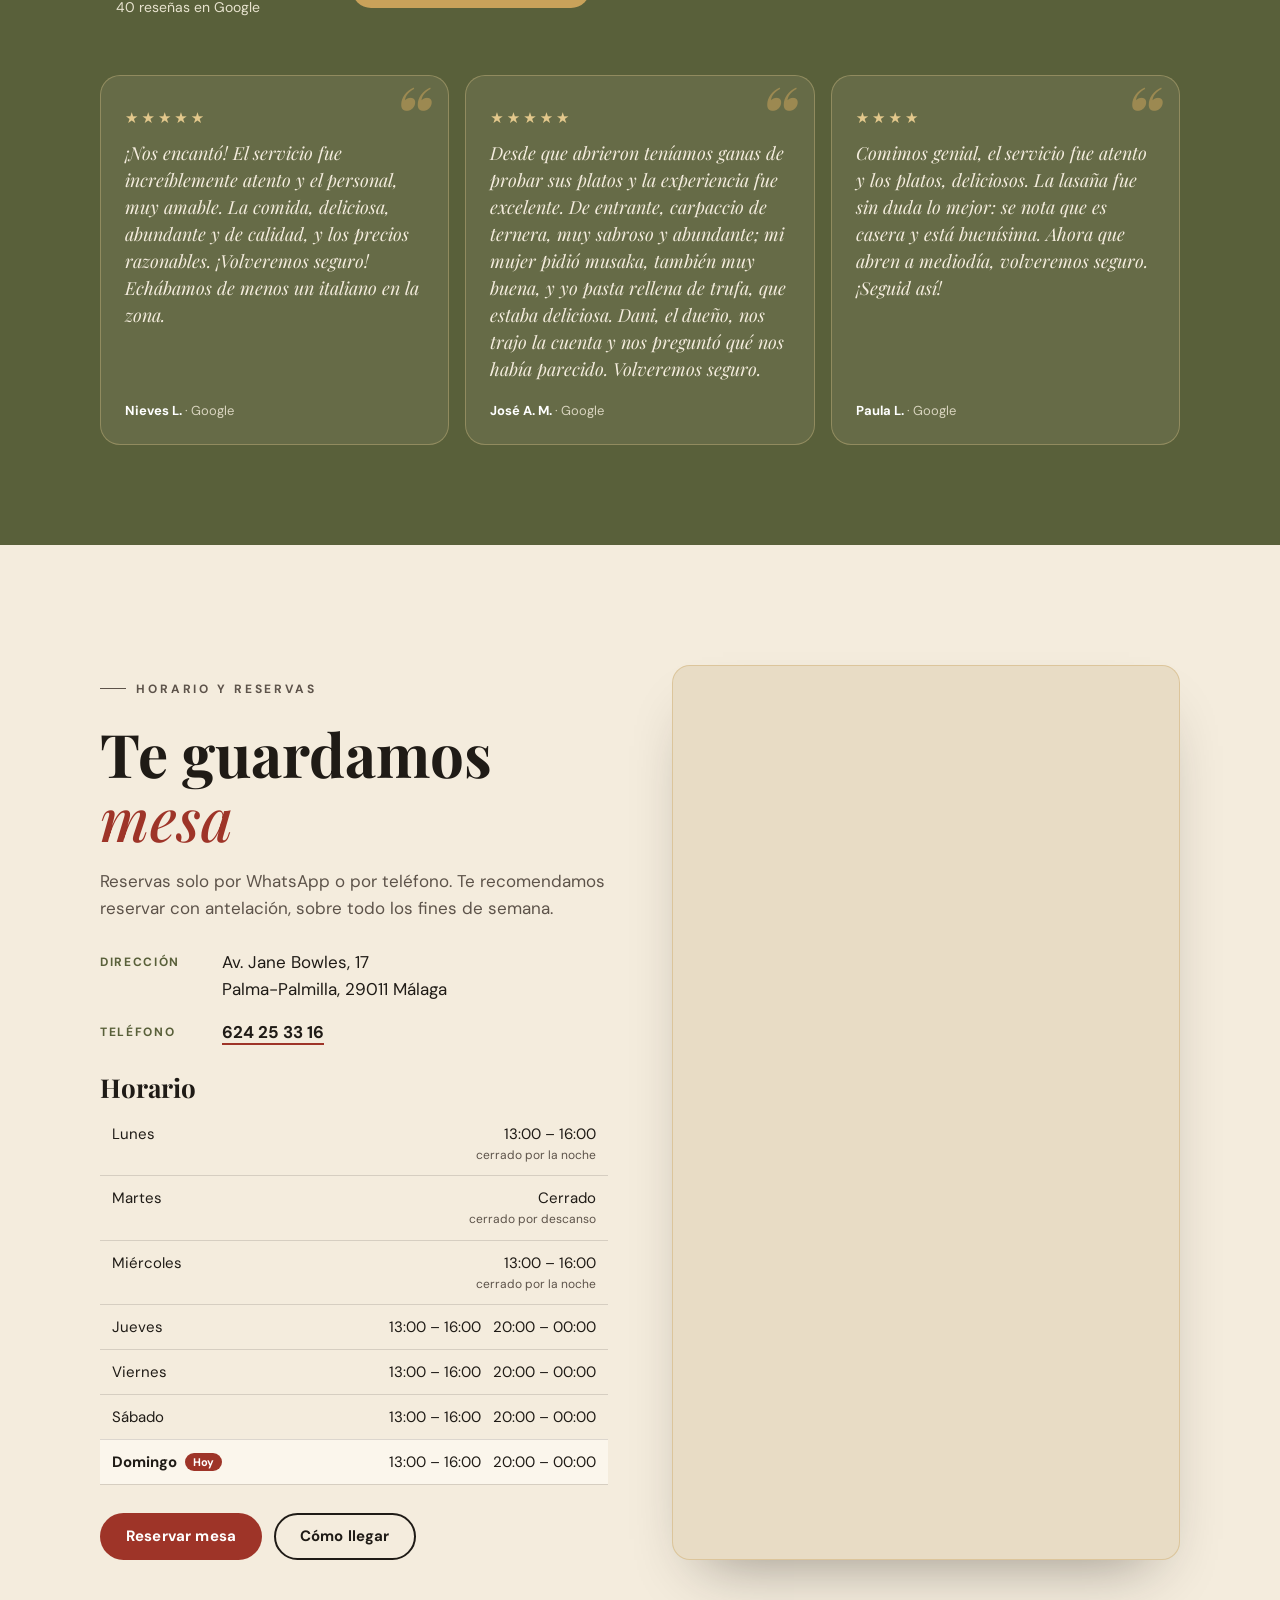
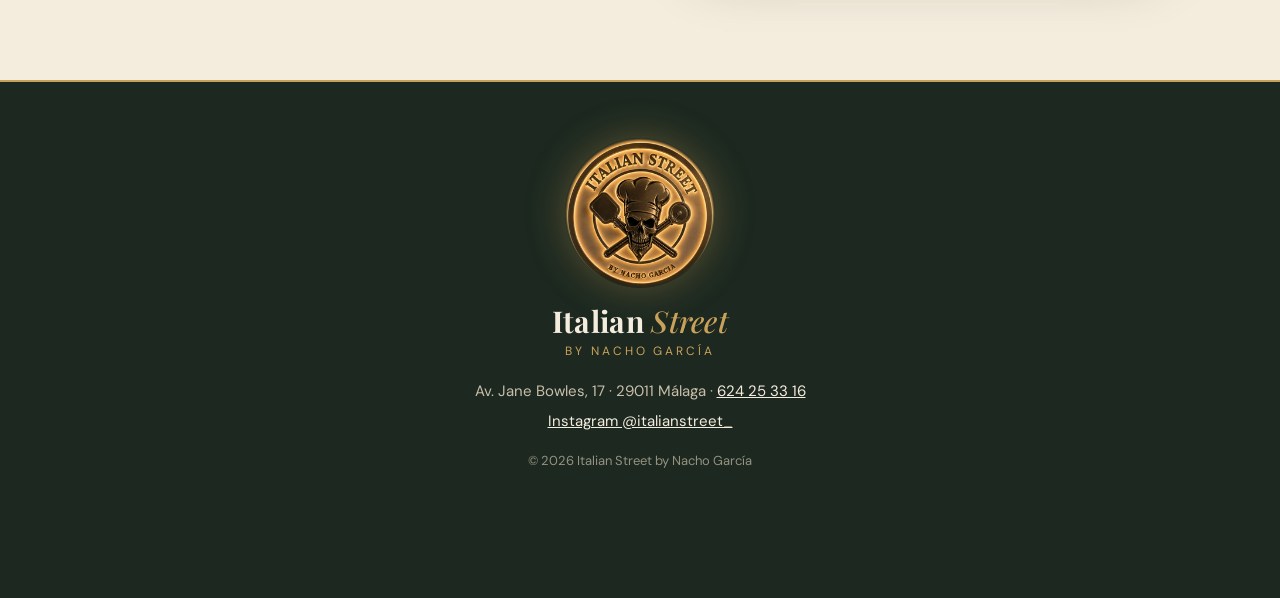
==== commit c013f16d: "Lista de tareas de publicación y hueco para el contador de visitas Co-Authored-By: Claude Opus 5.5 <" ====
--- a/italian-street/index.html
+++ b/italian-street/index.html
@@ -40,6 +40,9 @@
       window.addEventListener('resize', scale);
     })();
   </script>
+  <!-- CONTADOR DE VISITAS (activar al publicar): pegar aquí el código de
+       Cloudflare Web Analytics o GoatCounter. Ambos son sin cookies, así
+       que no hace falta aviso de cookies. Ver «Publicación» en README.md. -->
   <link rel="stylesheet" href="css/styles.css">
   <link rel="stylesheet" href="css/intro.css">
   <noscript><style>.intro { display: none !important; }</style></noscript>
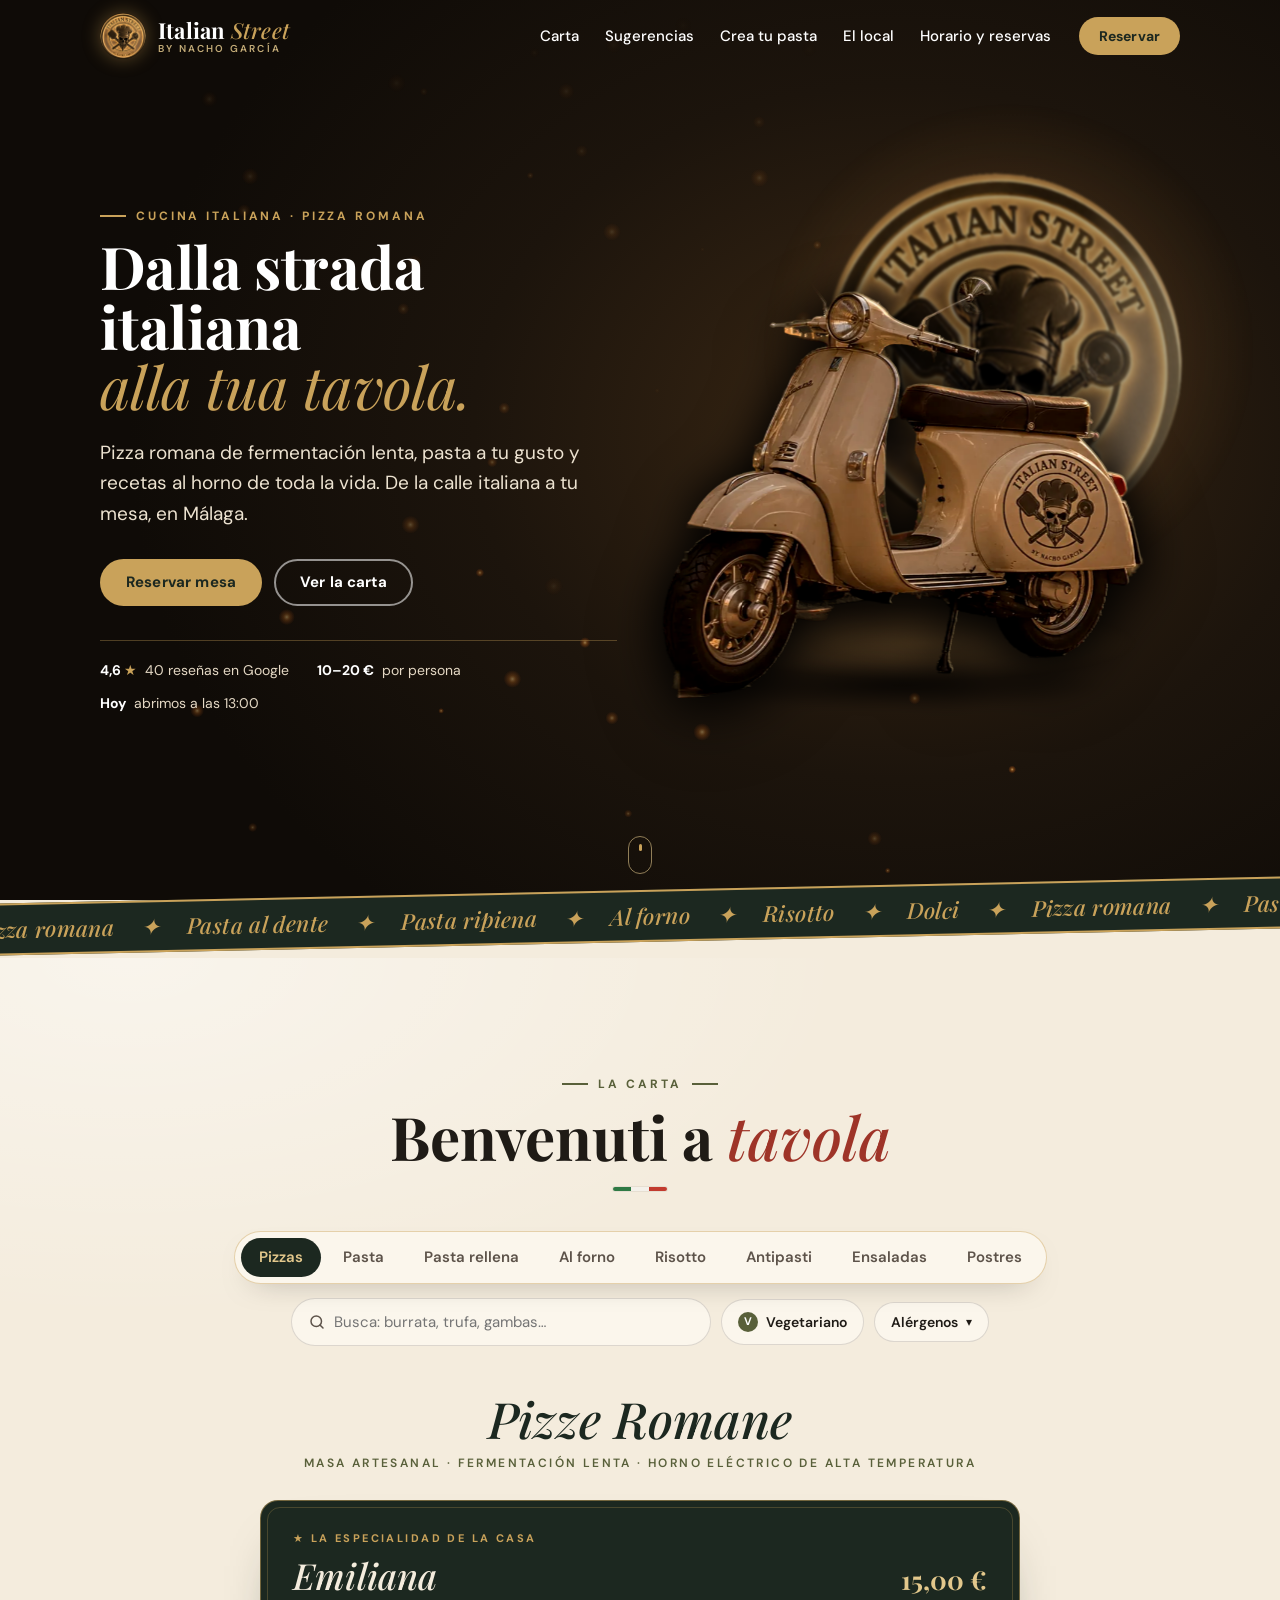
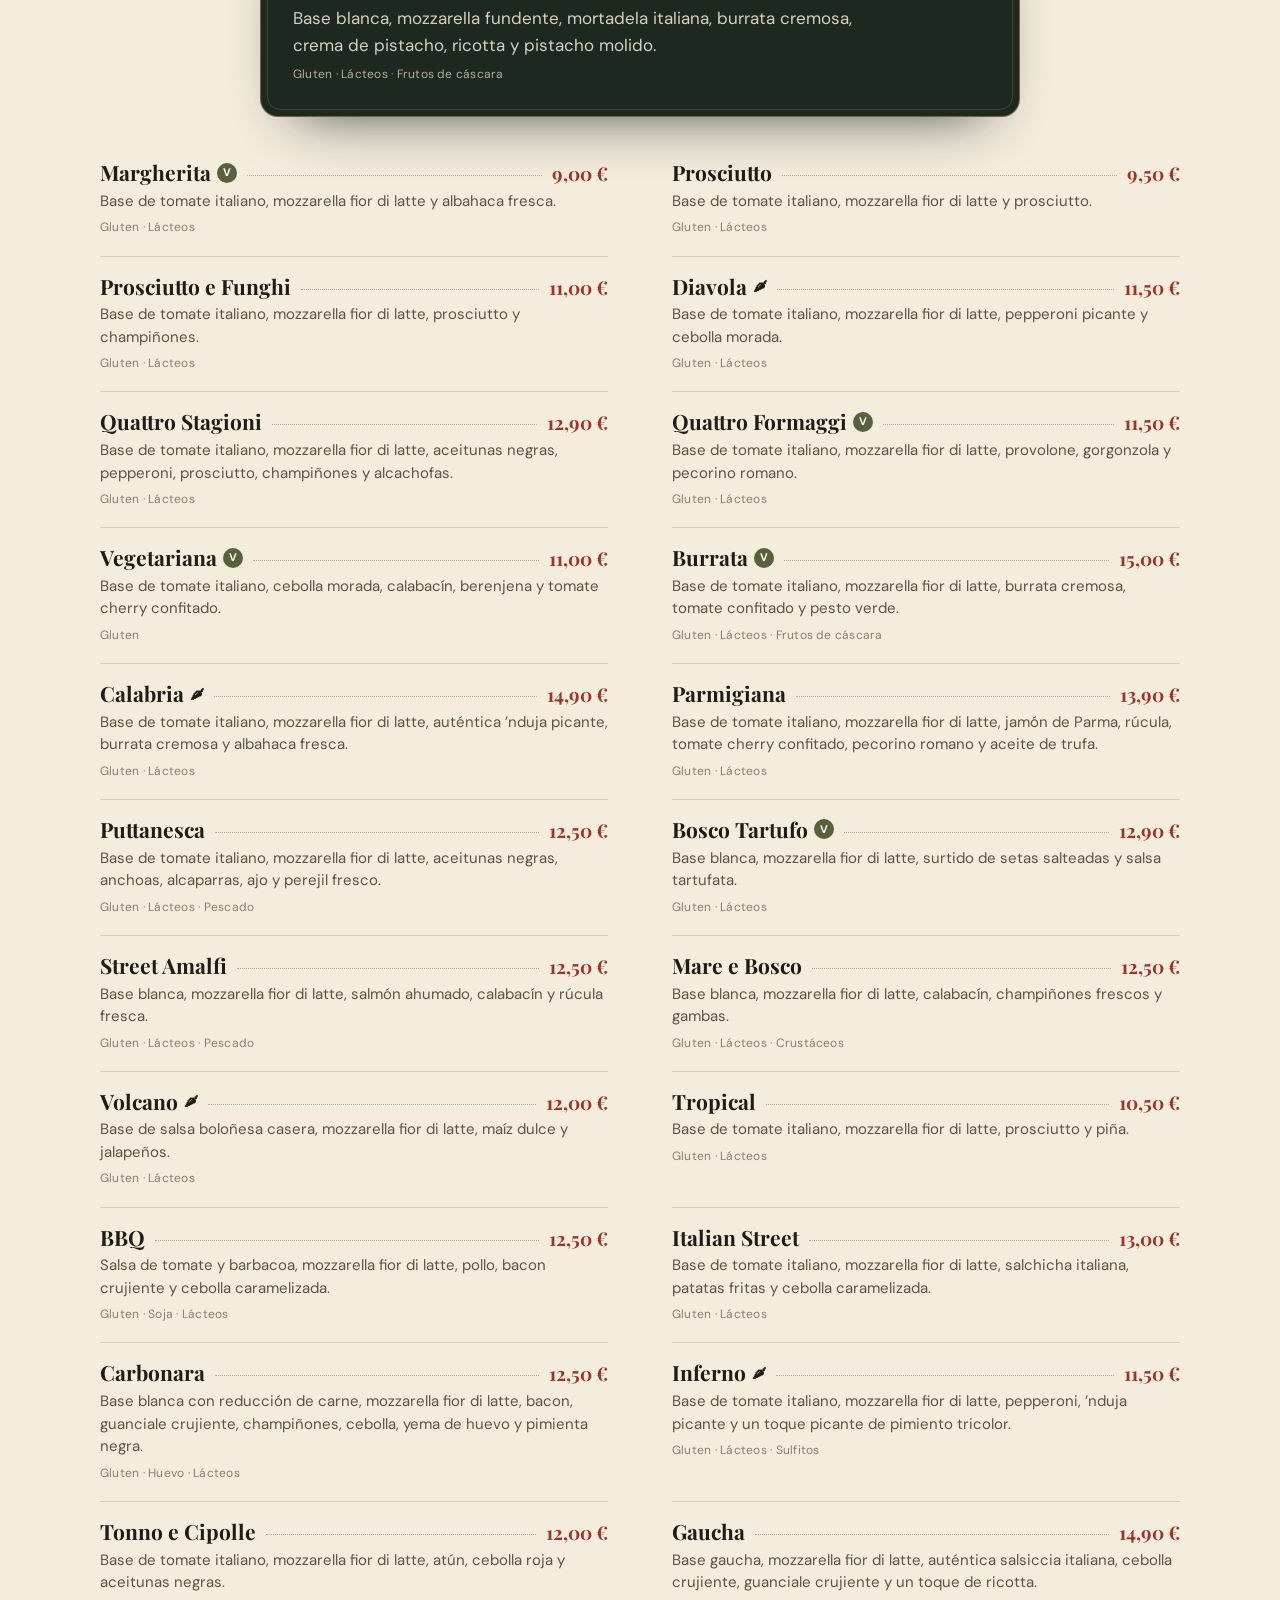
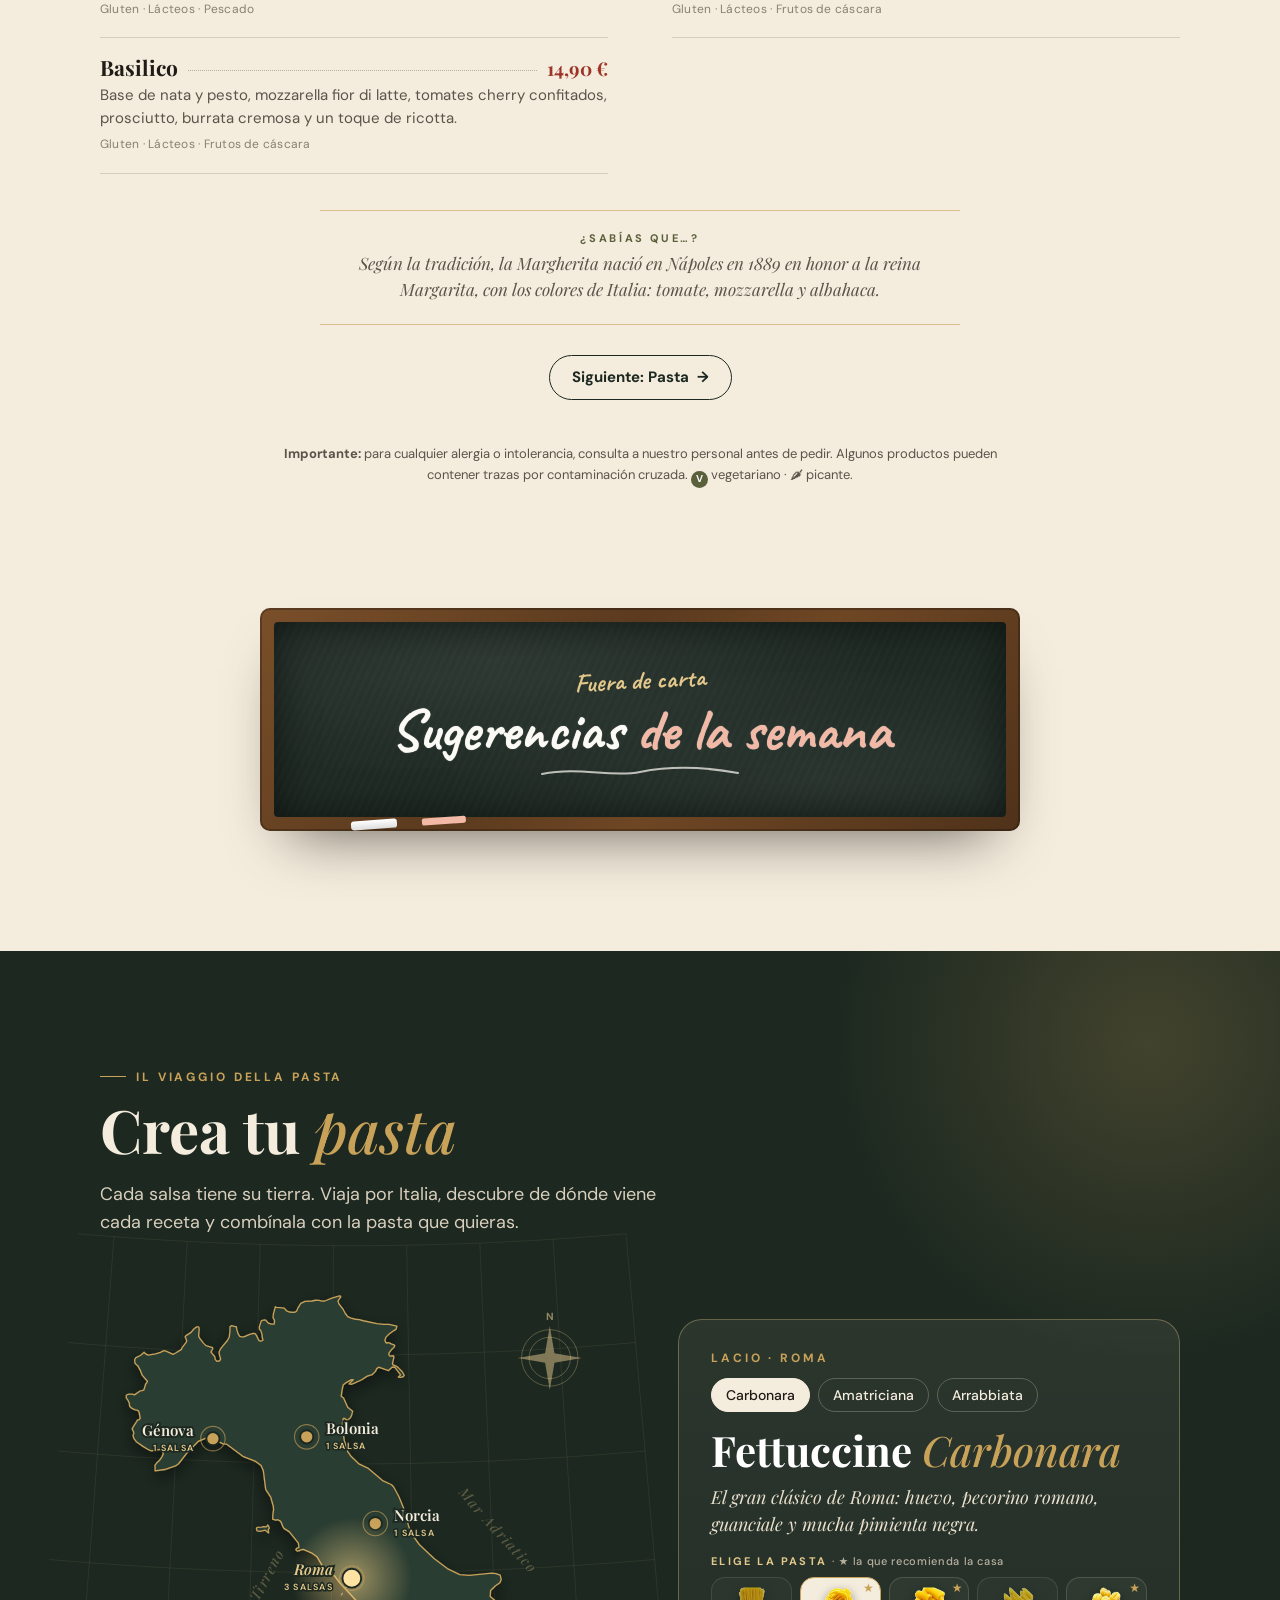
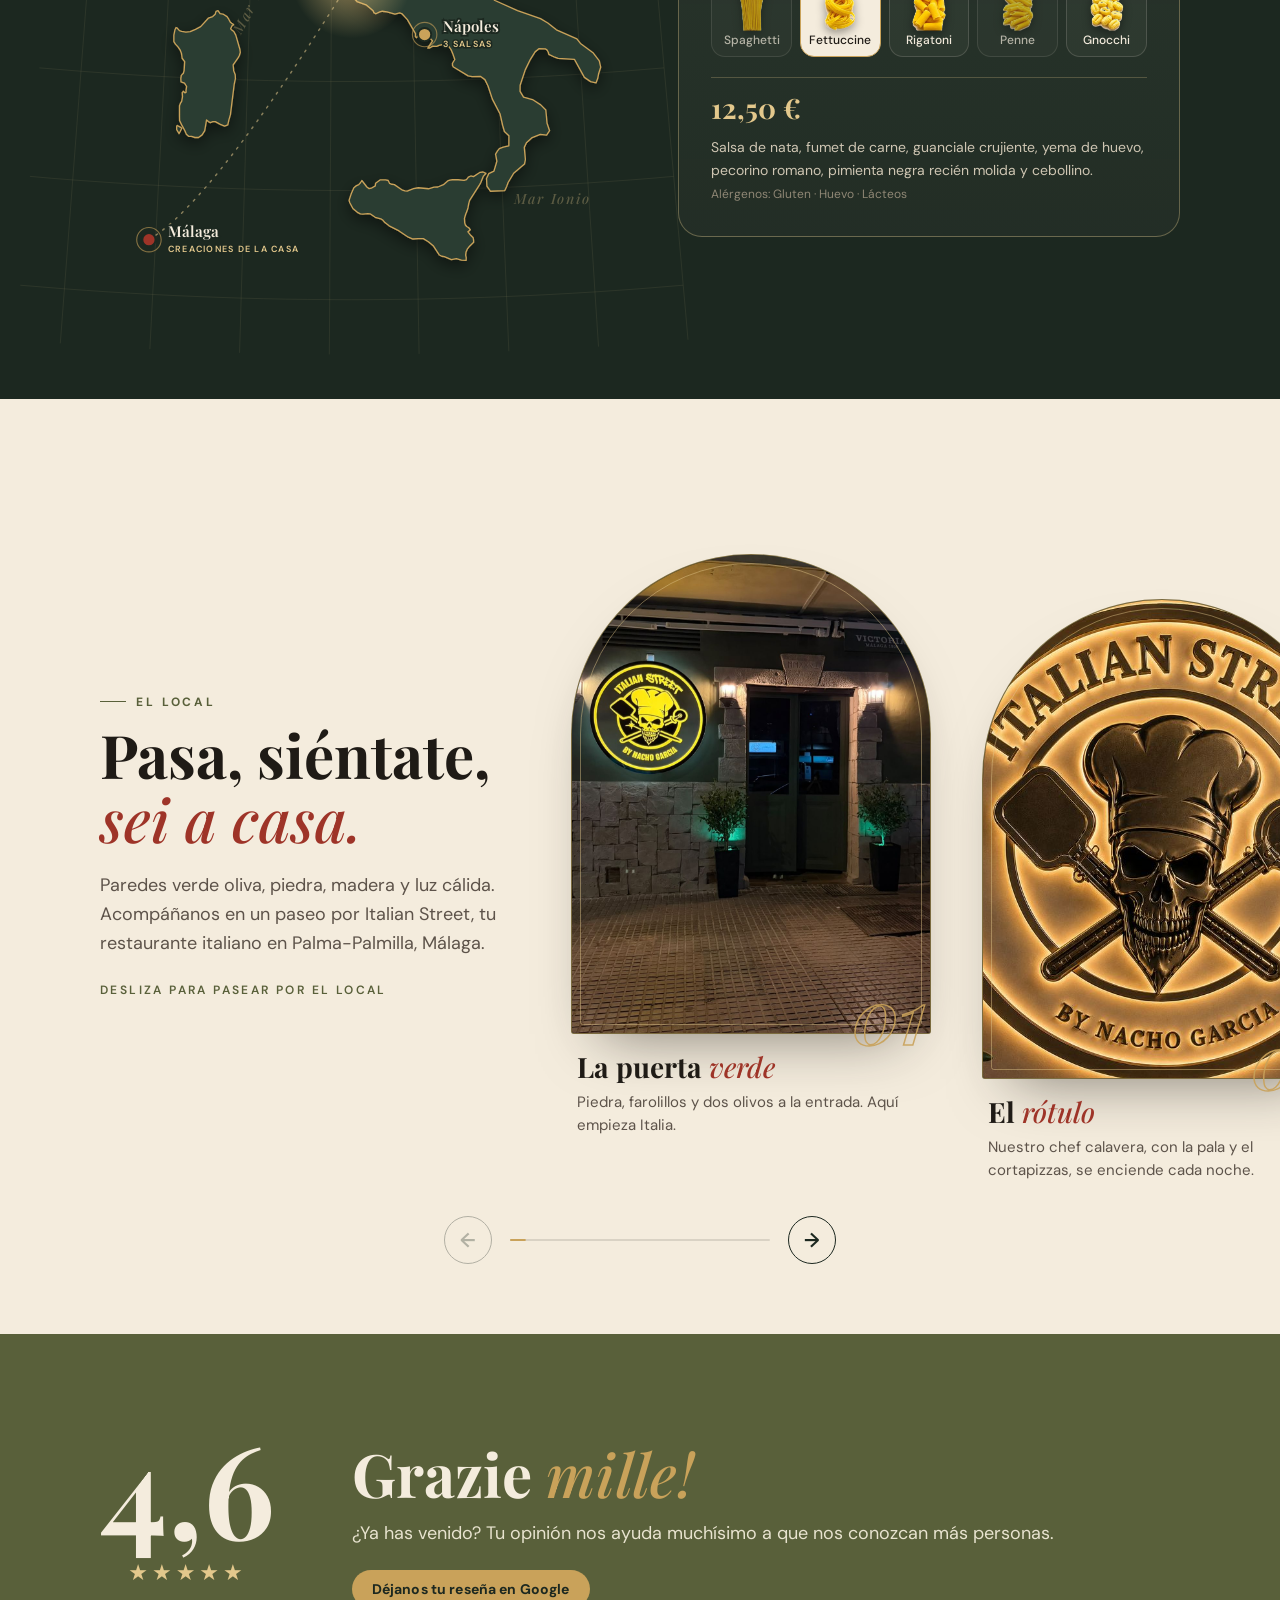
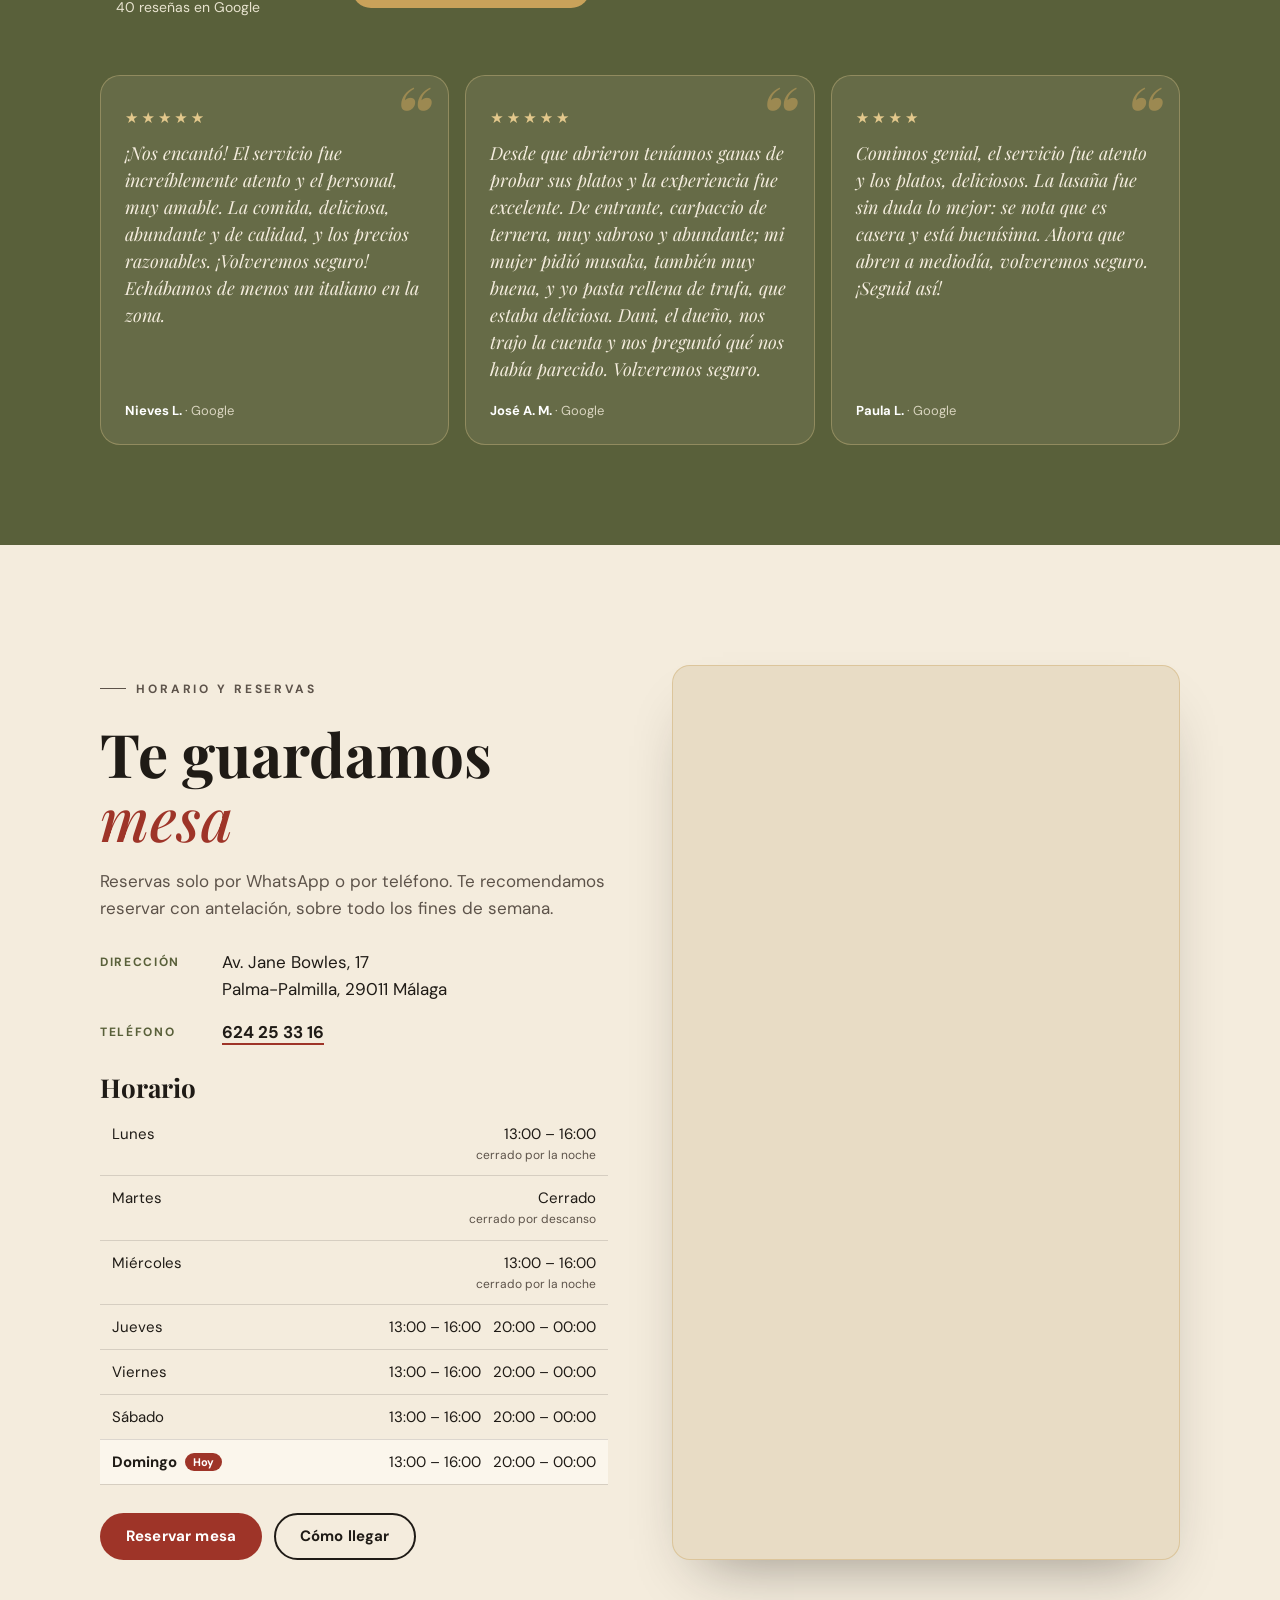
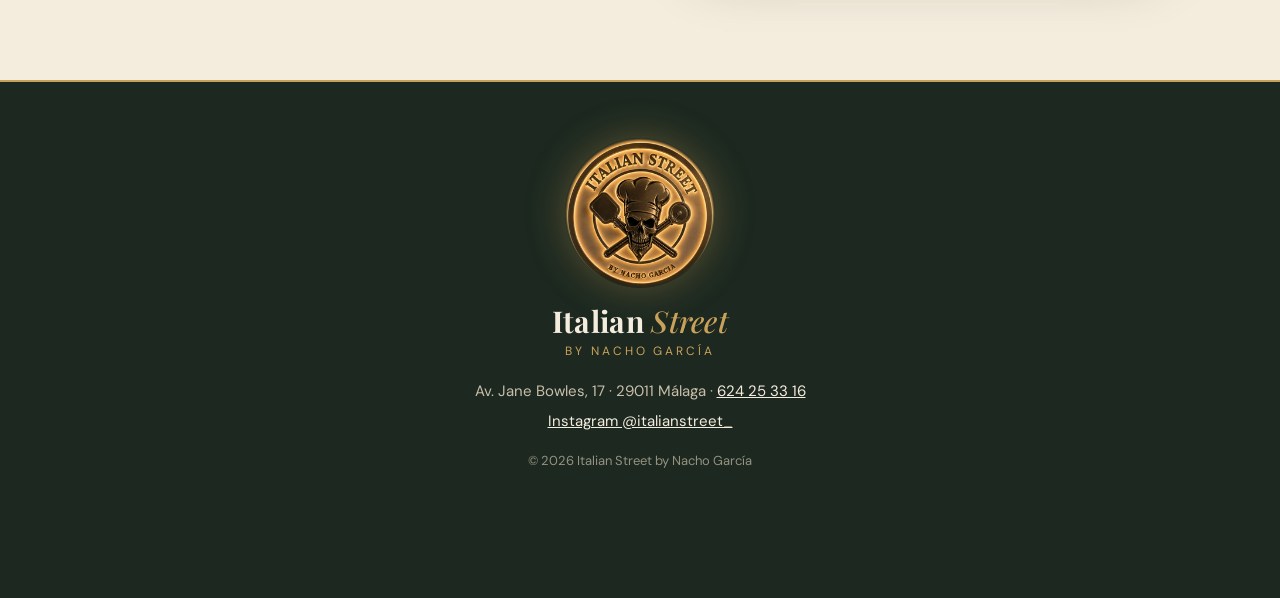
==== commit dd5d3e22: "Quitar «Reservar y pedirla» del mapa de pastas El mapa queda como información; todas las reservas us" ====
--- a/italian-street/index.html
+++ b/italian-street/index.html
@@ -1103,7 +1103,6 @@
             <div class="mappa__pastas" id="mapPastas"></div>
             <div class="mappa__foot">
               <span class="mappa__price" id="platePrice"></span>
-              <a class="btn btn--gold btn--small" href="tel:+34624253316" data-reserve="pasta">Reservar y pedirla</a>
             </div>
             <p class="mappa__desc" id="plateDesc"></p>
             <p class="mappa__al" id="plateAl"></p>
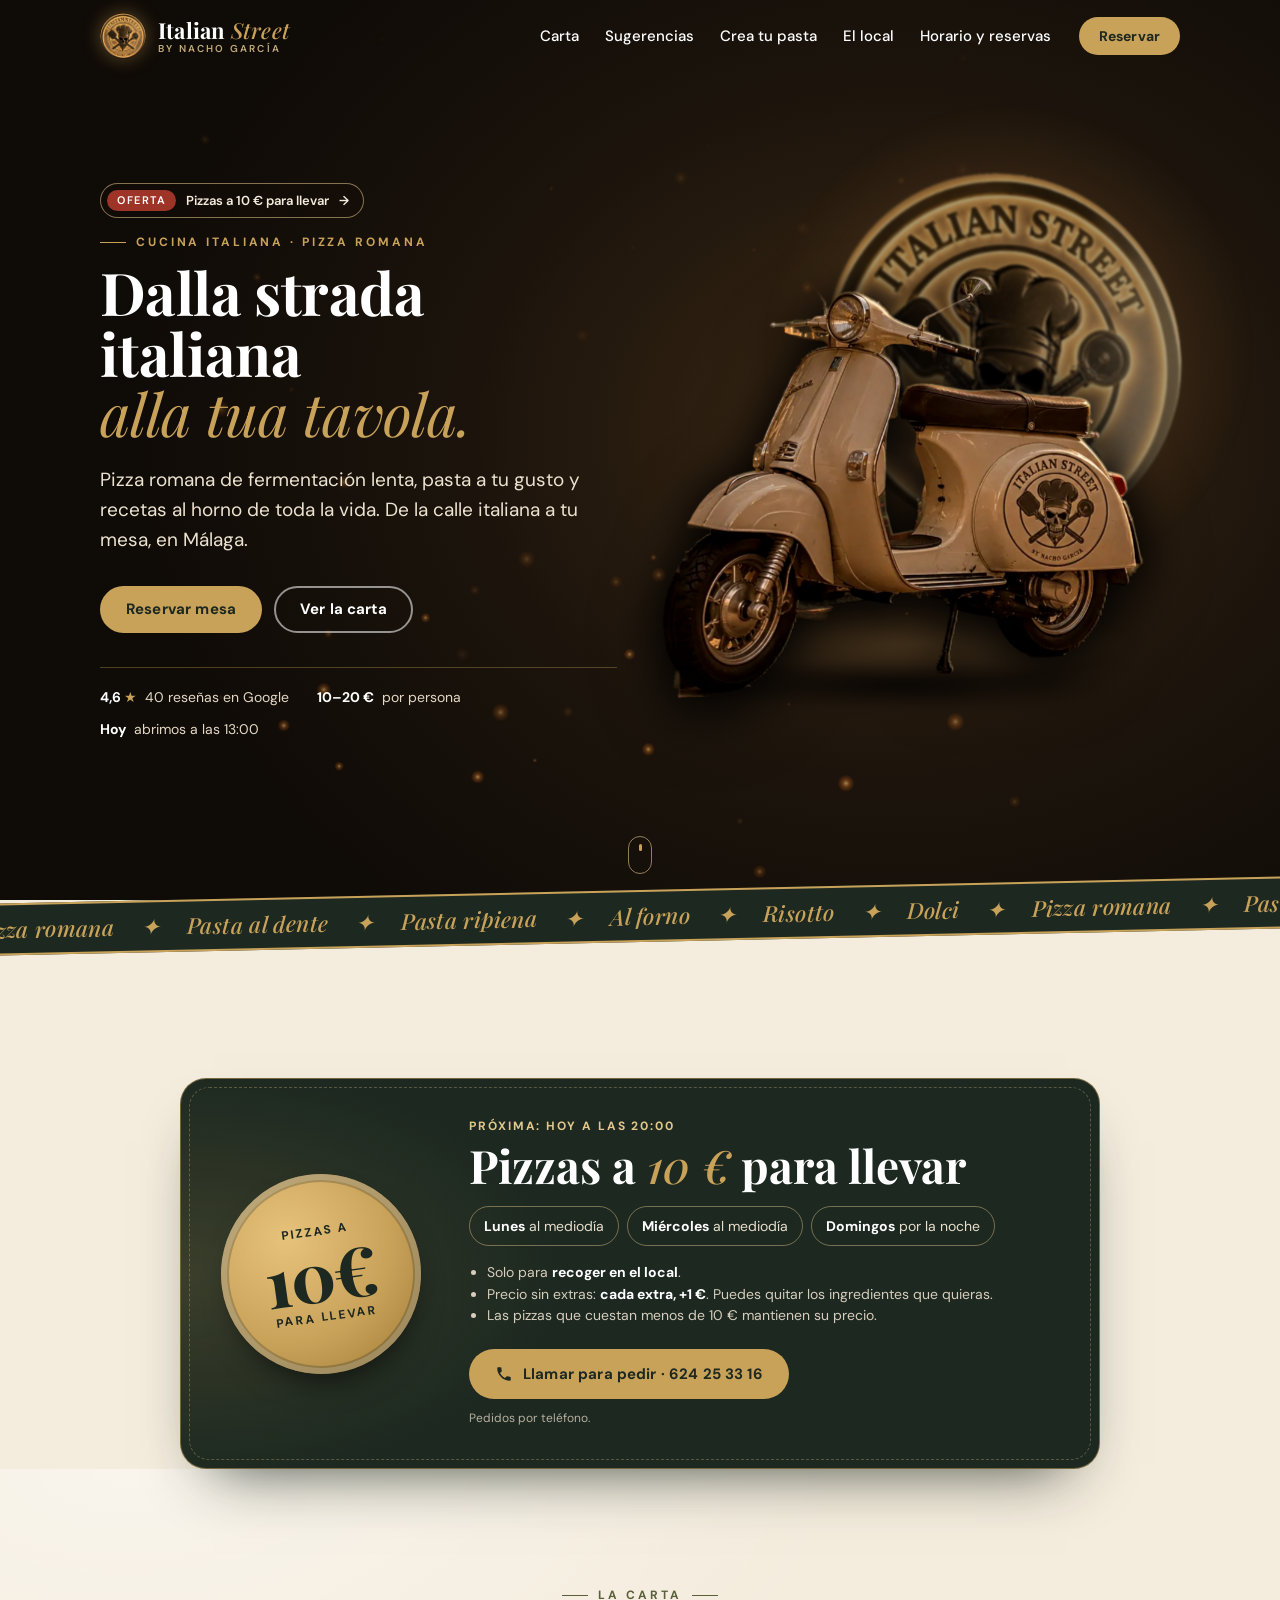
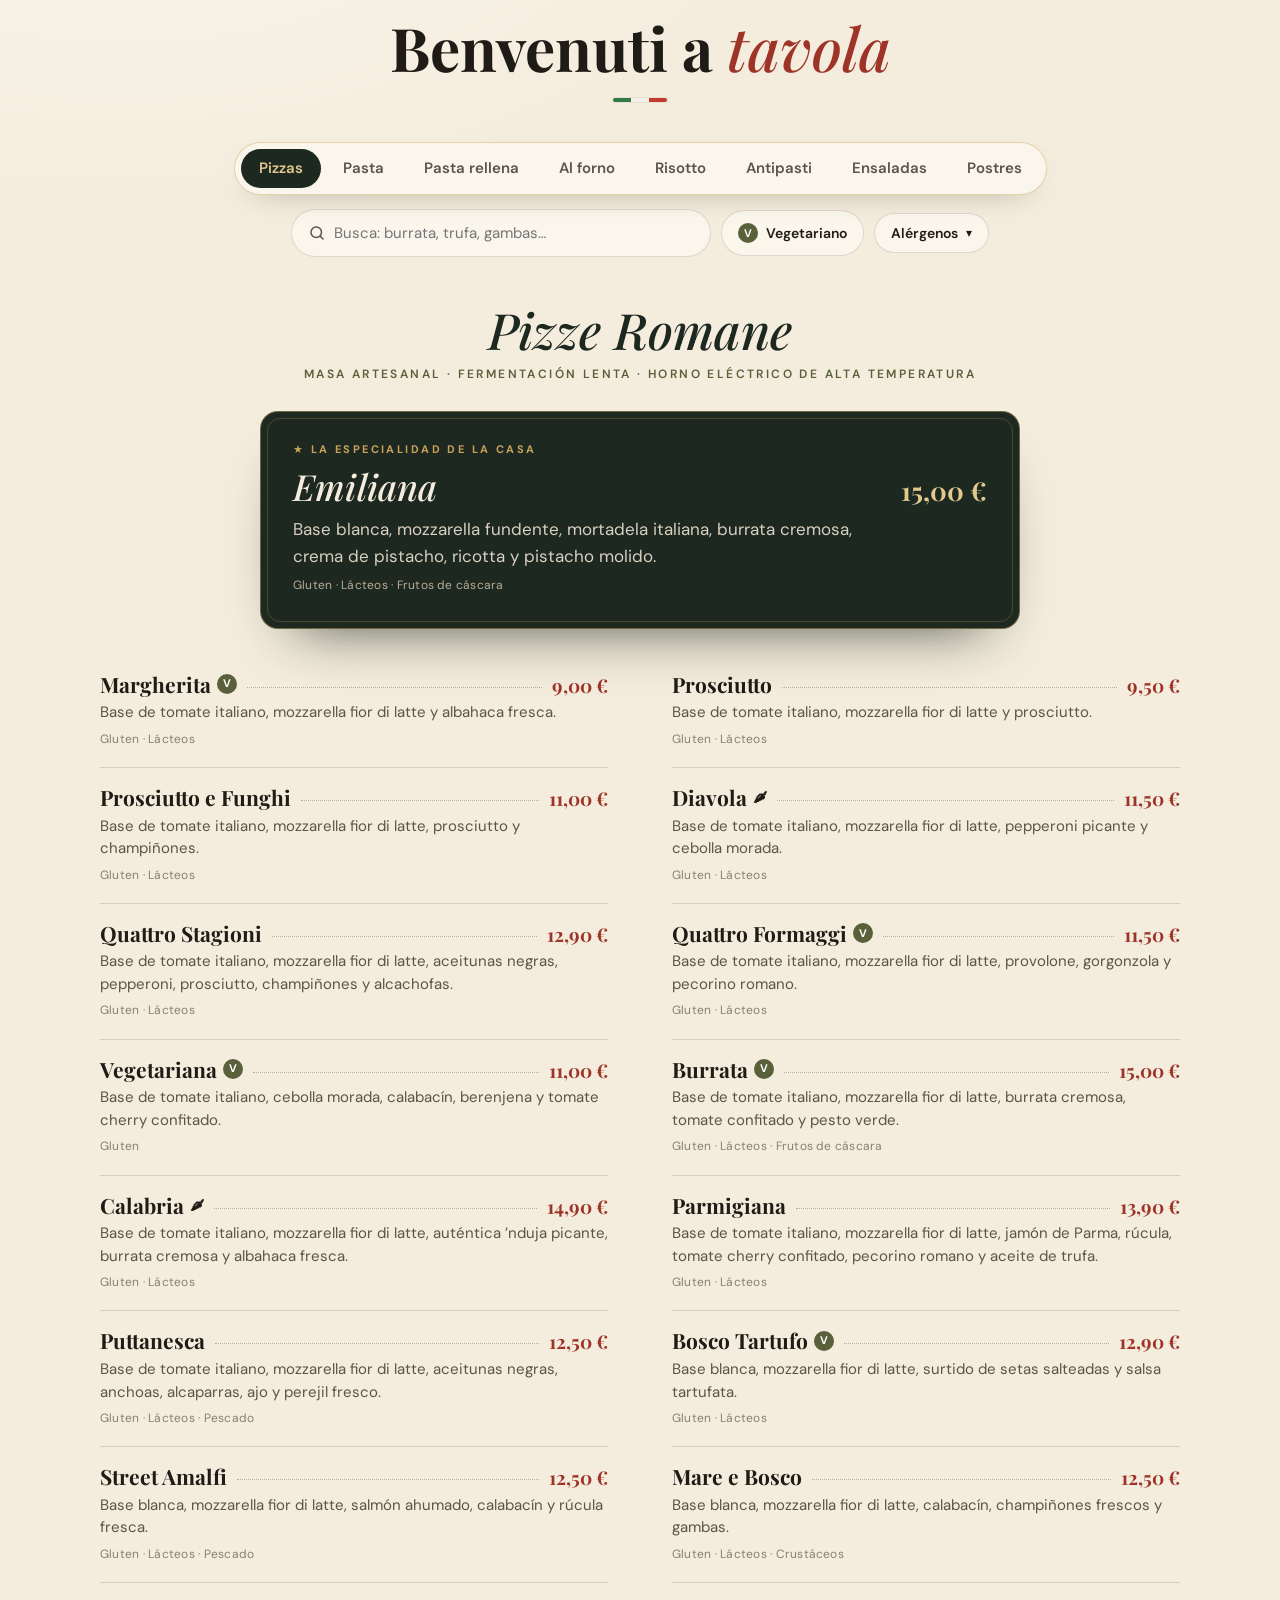
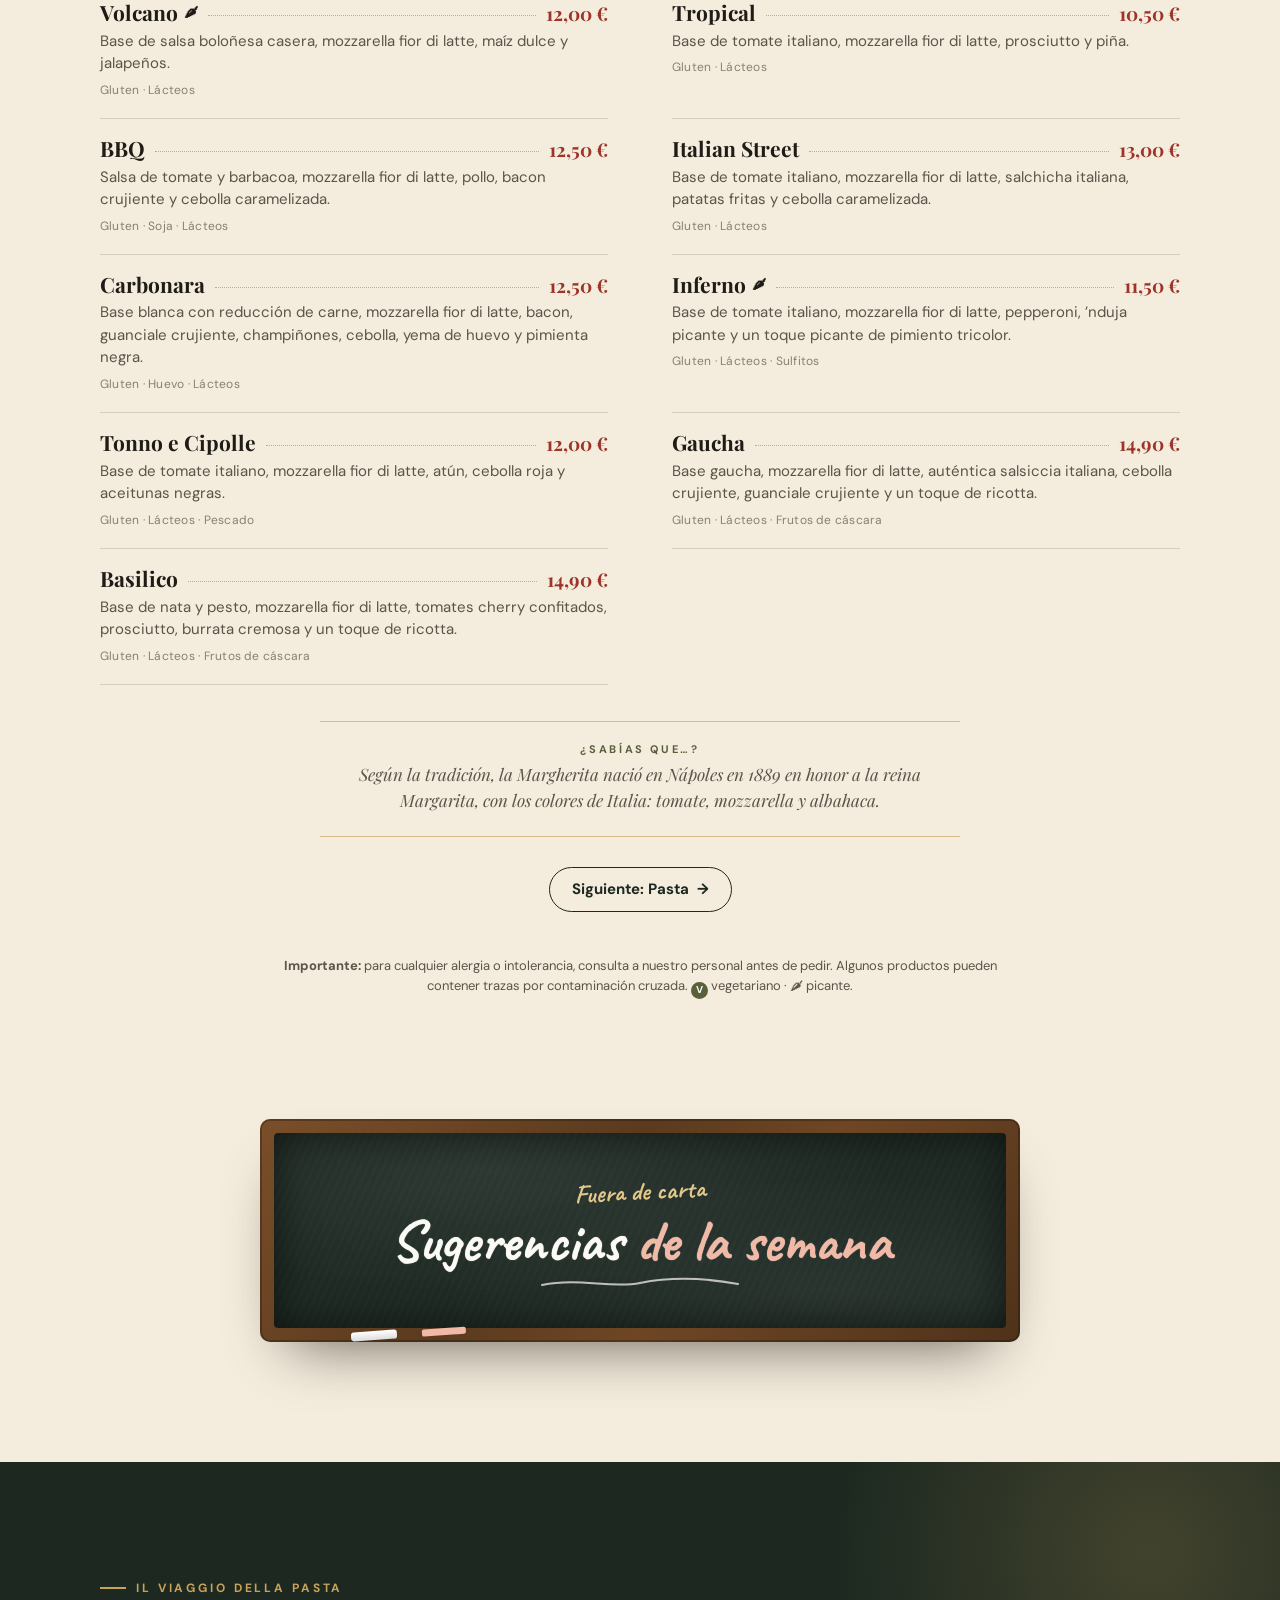
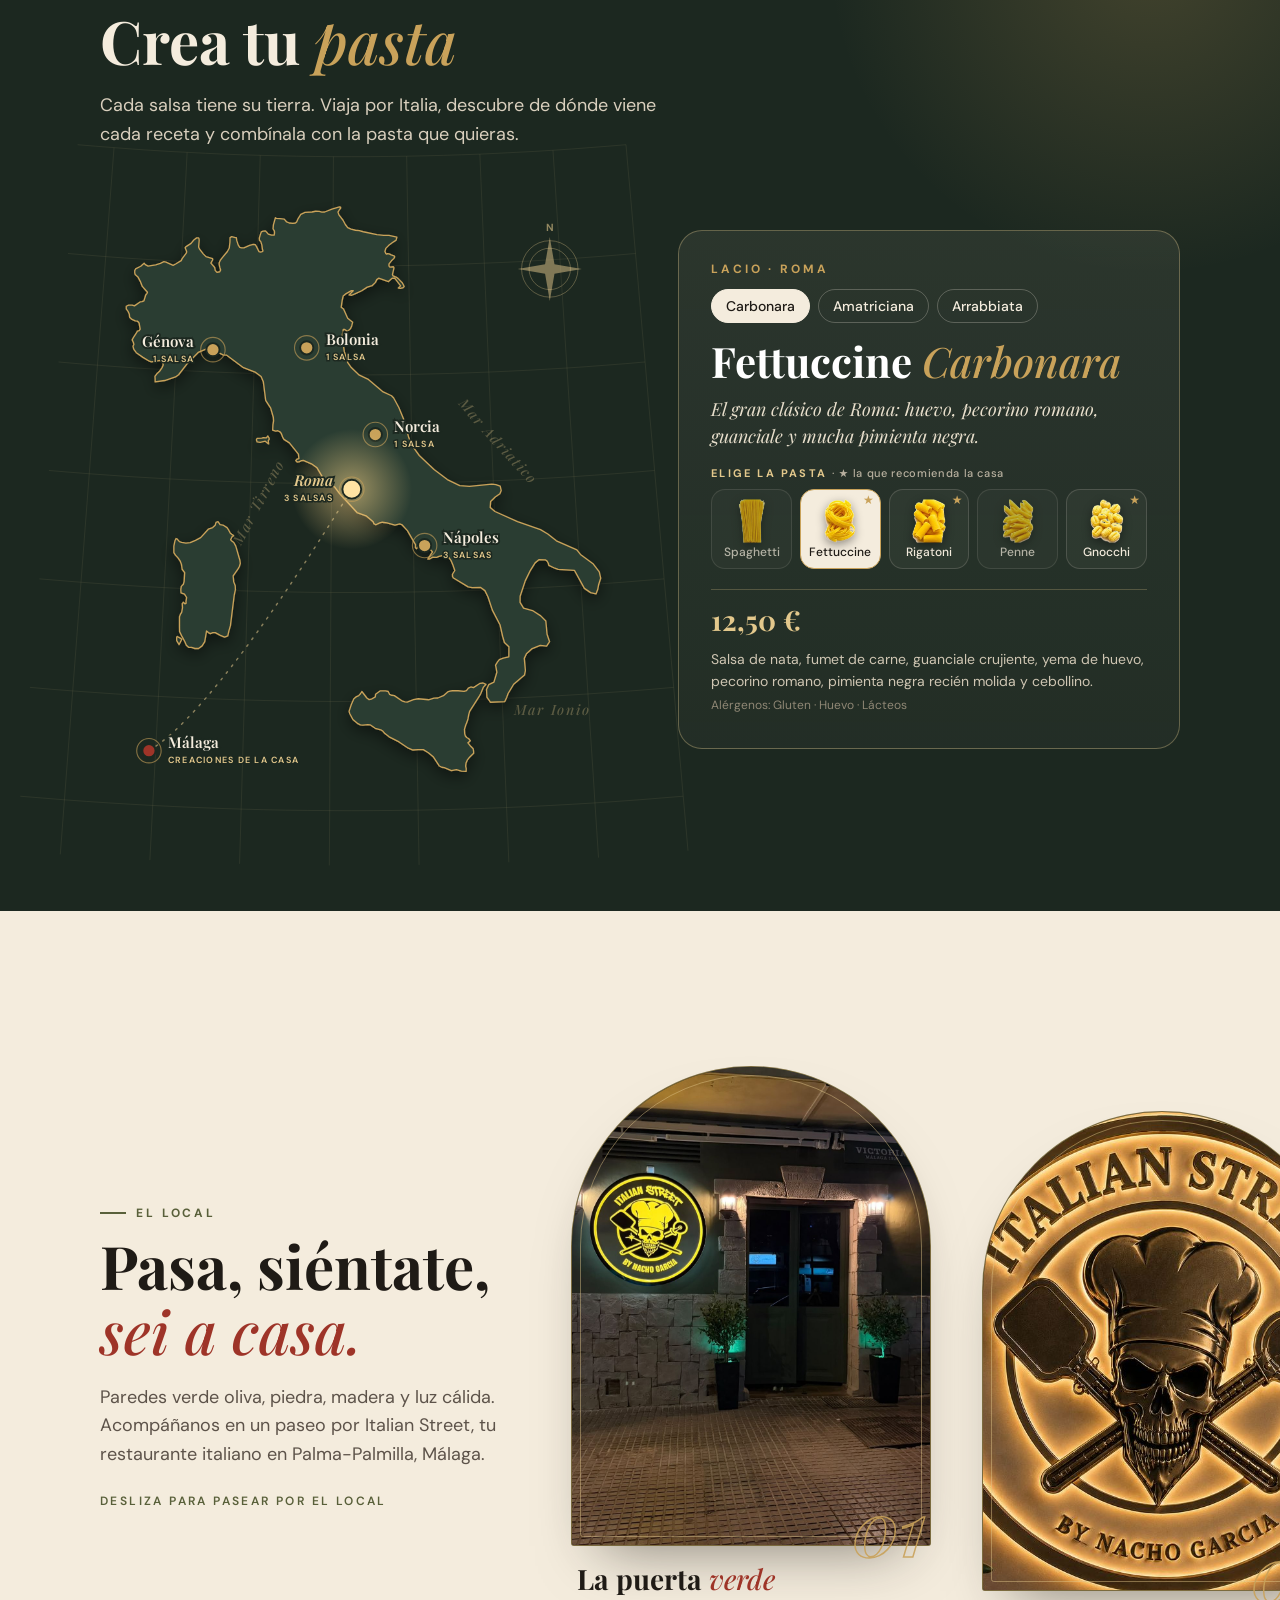
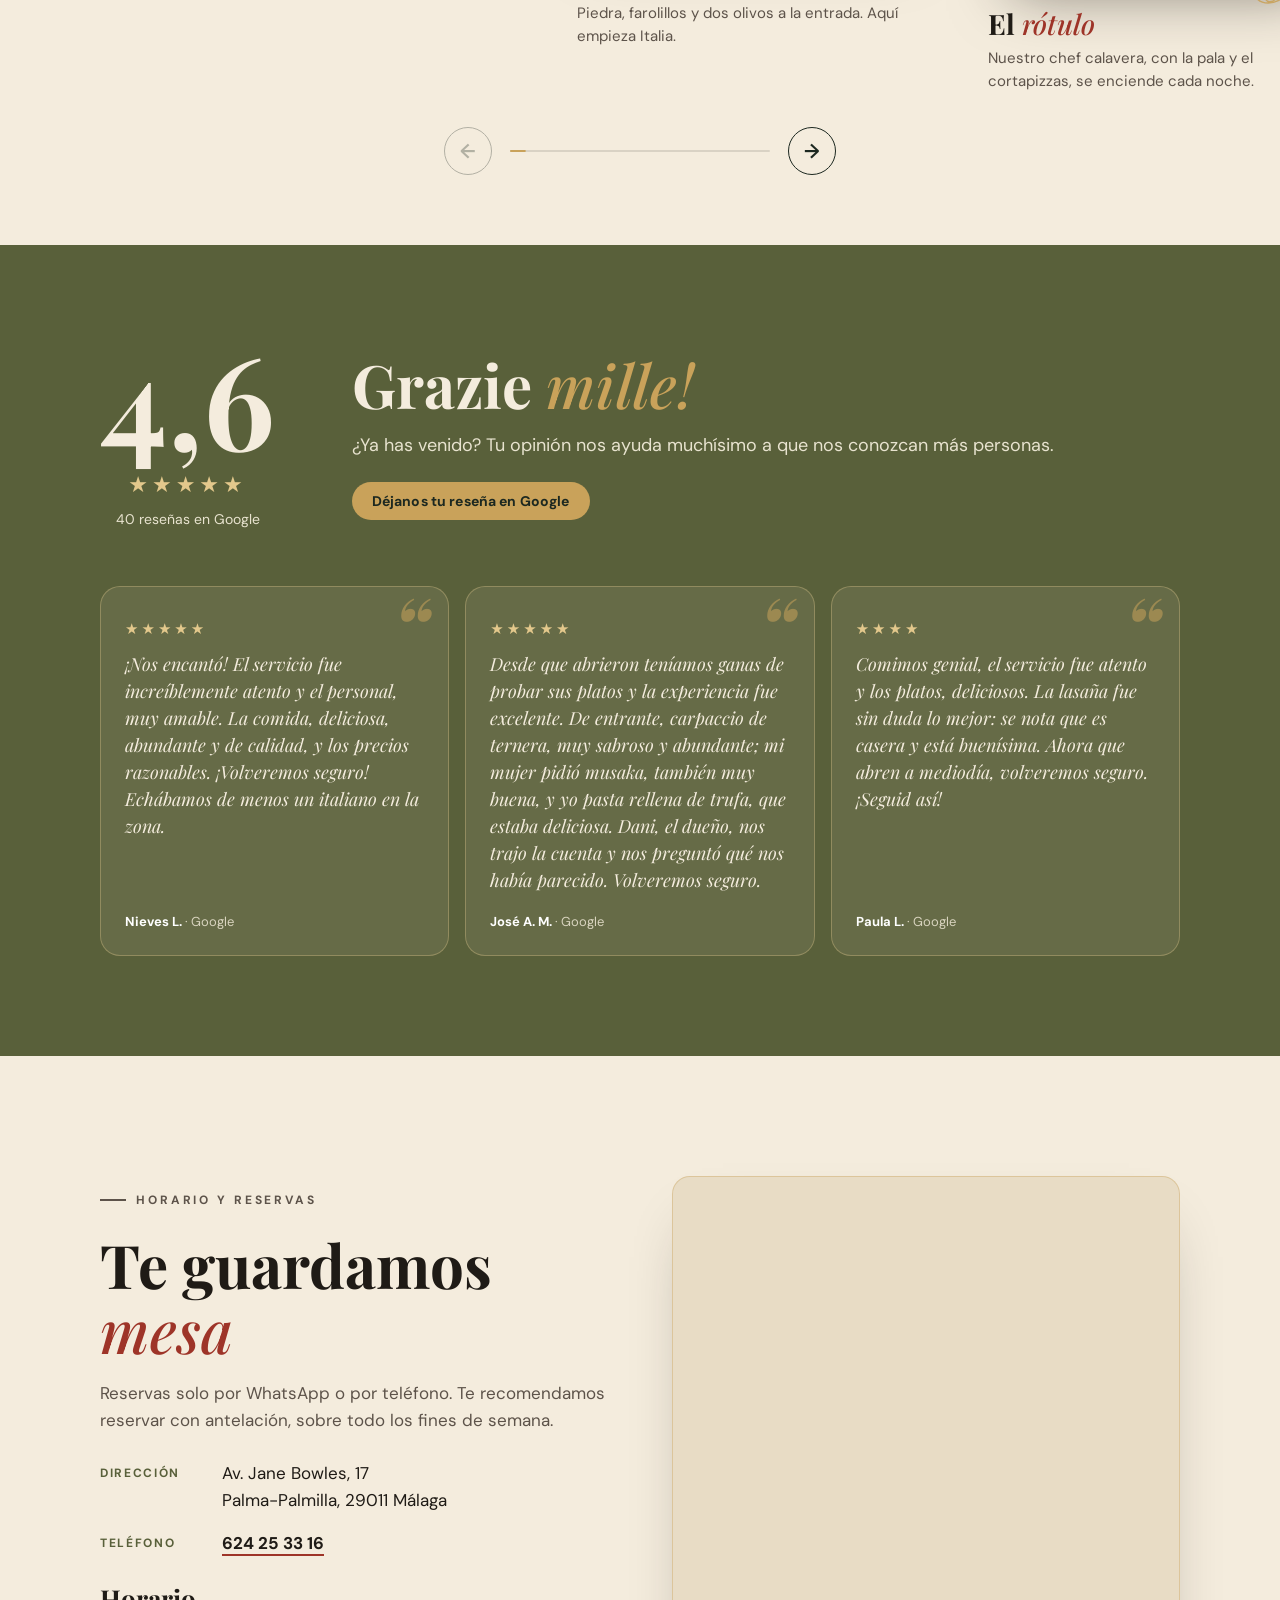
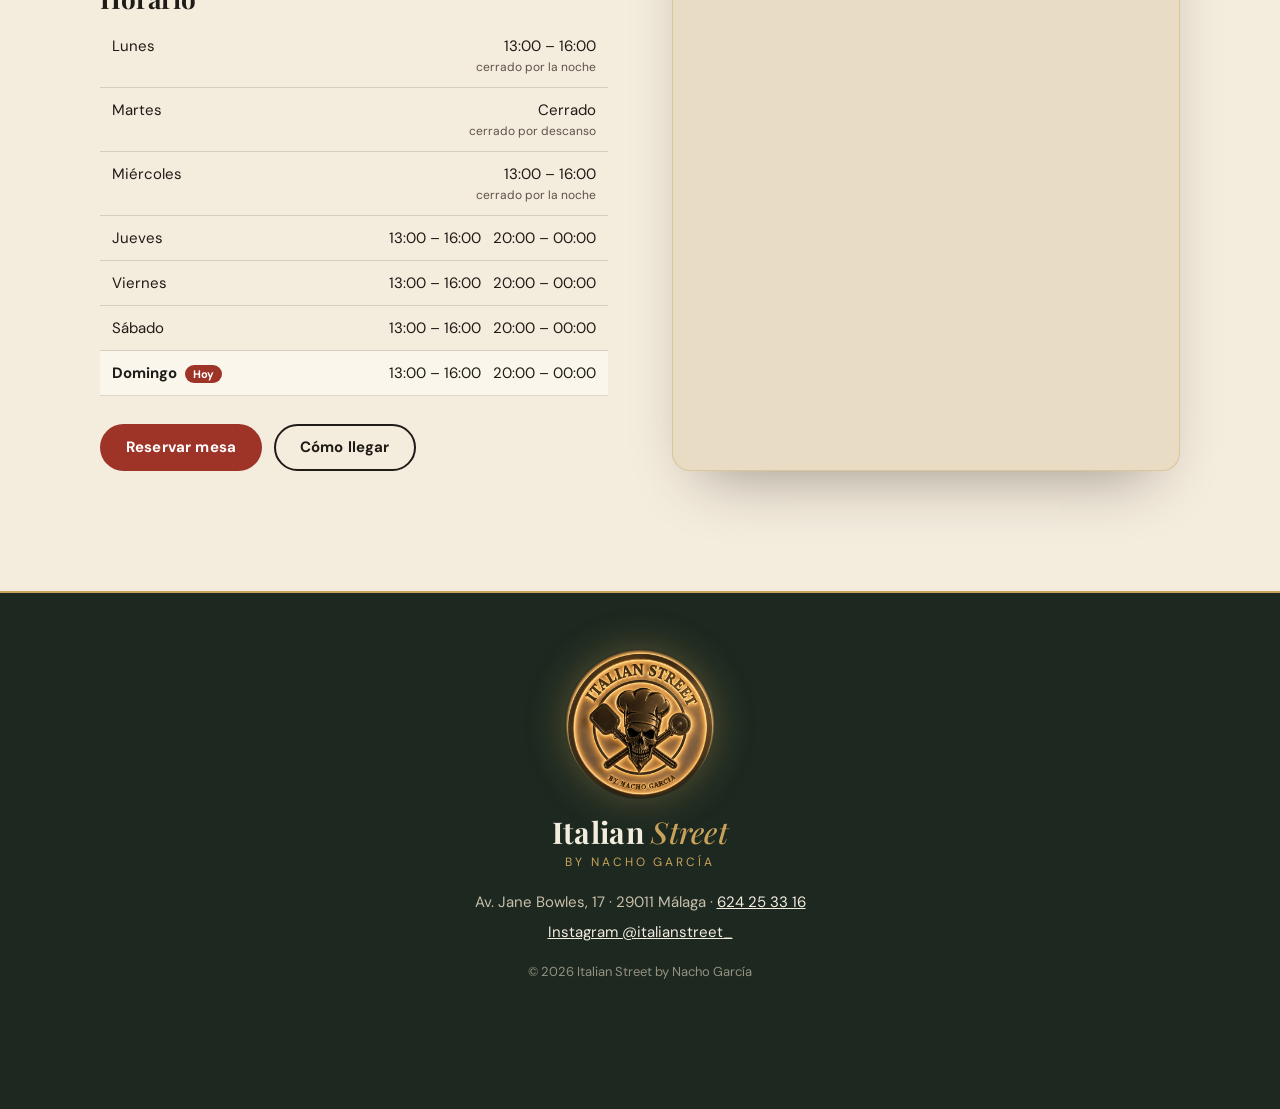
==== commit 4084a8af: "Añadir la oferta «Pizzas a 10 € para llevar» Etiqueta en la portada y tarjeta antes de la carta con " ====
--- a/italian-street/index.html
+++ b/italian-street/index.html
@@ -939,6 +939,7 @@
       <canvas class="embers" id="embers" aria-hidden="true"></canvas>
       <div class="hero__inner">
         <div class="hero__content">
+          <a class="promo-pill" href="#oferta"><span class="promo-pill__tag">Oferta</span> Pizzas a 10 € para llevar <span aria-hidden="true">→</span></a>
           <p class="kicker kicker--light">Cucina italiana · Pizza romana</p>
           <h1 class="hero__title">
             Dalla strada italiana<br>
@@ -993,6 +994,34 @@
       </div>
     </div></div>
 
+    <!-- ============ OFERTA (se activa/desactiva en js/oferta.js) ============ -->
+    <section class="section offer" id="oferta">
+      <div class="container">
+        <article class="offer__card reveal">
+          <div class="offer__price" aria-hidden="true"><span>Pizzas a</span><b>10€</b><span>para llevar</span></div>
+          <div class="offer__body">
+            <p class="offer__status" id="offerStatus"></p>
+            <h2 class="offer__title">Pizzas a <em>10 €</em> para llevar</h2>
+            <ul class="offer__days" aria-label="Días de la oferta">
+              <li><b>Lunes</b> al mediodía</li>
+              <li><b>Miércoles</b> al mediodía</li>
+              <li><b>Domingos</b> por la noche</li>
+            </ul>
+            <ul class="offer__rules">
+              <li>Solo para <strong>recoger en el local</strong>.</li>
+              <li>Precio sin extras: <strong>cada extra, +1 €</strong>. Puedes quitar los ingredientes que quieras.</li>
+              <li>Las pizzas que cuestan menos de 10 € mantienen su precio.</li>
+            </ul>
+            <a class="btn btn--gold offer__call" href="tel:+34624253316">
+              <svg viewBox="0 0 24 24" width="18" height="18" aria-hidden="true"><path fill="currentColor" d="M6.6 10.8a15.1 15.1 0 0 0 6.6 6.6l2.2-2.2c.3-.3.7-.4 1-.2 1.1.4 2.3.6 3.6.6.6 0 1 .4 1 1V20c0 .6-.4 1-1 1A17 17 0 0 1 3 4c0-.6.4-1 1-1h3.5c.6 0 1 .4 1 1 0 1.3.2 2.5.6 3.6.1.3 0 .7-.2 1l-2.3 2.2z"/></svg>
+              Llamar para pedir · 624 25 33 16
+            </a>
+            <p class="offer__note">Pedidos por teléfono.</p>
+          </div>
+        </article>
+      </div>
+    </section>
+
     <!-- ============ CARTA ============ -->
     <section class="section carta" id="carta">
       <div class="container">
@@ -1287,6 +1316,7 @@
   <script src="js/main.js"></script>
   <script src="js/mapa.js"></script>
   <script src="js/sugerencias.js"></script>
+  <script src="js/oferta.js"></script>
   <script src="js/resenas.js"></script>
   <script src="js/reservas.js"></script>
   <script src="js/local.js"></script>
--- a/italian-street/css/styles.css
+++ b/italian-street/css/styles.css
@@ -395,6 +395,55 @@
 .allergens-note { margin: 44px auto 0; max-width: 760px; text-align: center; font-size: 13px; color: var(--ink-soft); line-height: 1.6; }
 .allergens-note .veg { width: 17px; height: 17px; font-size: 10px; vertical-align: -3px; }
 
+/* ---------- Oferta: pizzas a 10 € para llevar ---------- */
+.promo-pill {
+  display: inline-flex; align-items: center; gap: 10px; margin-bottom: 18px; padding: 6px 14px 6px 6px; border-radius: 999px;
+  border: 1px solid rgba(227,200,140,.55); background: rgba(20,14,8,.55); color: #f4ecdd; text-decoration: none;
+  font: 600 13px/1 var(--font-body); backdrop-filter: blur(4px); transition: background-color .2s ease;
+}
+.promo-pill:hover { background: rgba(201,162,90,.25); }
+.promo-pill__tag { padding: 5px 10px; border-radius: 999px; background: var(--red); color: #fff; font-size: 11px; letter-spacing: .14em; text-transform: uppercase; }
+.promo-pill.is-live .promo-pill__tag { animation: livePulse 1.6s ease-in-out infinite; }
+@keyframes livePulse { 50% { box-shadow: 0 0 0 6px rgba(158,52,40,.25); } }
+
+.offer { background: var(--cream); padding-bottom: 0; }
+.offer__card {
+  position: relative; display: grid; grid-template-columns: auto 1fr; gap: clamp(22px, 4vw, 48px); align-items: center;
+  max-width: 920px; margin: 0 auto; padding: clamp(24px, 4vw, 40px); border-radius: 26px; color: var(--cream); overflow: hidden;
+  background: radial-gradient(ellipse 70% 90% at 0% 50%, rgba(201,162,90,.18), transparent 60%), var(--green);
+  border: 1px solid rgba(201,162,90,.5); box-shadow: 0 30px 60px -34px rgba(28,40,32,.9);
+}
+.offer__card::after { content: ""; position: absolute; inset: 8px; border-radius: 20px; border: 1px dashed rgba(227,200,140,.3); pointer-events: none; }
+.offer__price {
+  width: clamp(140px, 22vw, 200px); aspect-ratio: 1; border-radius: 50%; display: flex; flex-direction: column; align-items: center; justify-content: center;
+  background: radial-gradient(circle at 35% 30%, #e7c27b, #c9a25a 55%, #9c7631); color: var(--green); transform: rotate(-8deg);
+  box-shadow: 0 18px 30px -12px rgba(0,0,0,.6), inset 0 0 0 6px rgba(255,255,255,.18), inset 0 0 0 8px rgba(28,40,32,.25);
+  font: 700 12px/1.2 var(--font-body); letter-spacing: .16em; text-transform: uppercase;
+}
+.offer__price b { font: 800 clamp(48px, 7vw, 68px)/1 var(--font-display); letter-spacing: -.02em; text-transform: none; margin: 2px 0; }
+.offer__status { margin: 0 0 8px; font: 700 12px/1.2 var(--font-body); letter-spacing: .16em; text-transform: uppercase; color: var(--gold-light); }
+.offer__status.is-live { color: #9bd8a7; }
+.offer__status.is-live::before { content: "● "; animation: blink 1.2s steps(1) infinite; }
+@keyframes blink { 50% { opacity: .2; } }
+.offer__title { margin: 0; font: 700 clamp(30px, 4.4vw, 46px)/1.05 var(--font-display); color: #fff; }
+.offer__title em { color: var(--gold); font-weight: 500; }
+.offer__days { list-style: none; padding: 0; margin: 16px 0; display: flex; flex-wrap: wrap; gap: 8px; }
+.offer__days li { padding: 8px 14px; border-radius: 999px; border: 1.5px solid rgba(227,200,140,.45); font-size: 14px; color: #e8dfcc; }
+.offer__days b { color: #fff; }
+.offer__rules { margin: 0 0 22px; padding-left: 18px; color: #d6cdbc; font-size: 14px; line-height: 1.55; }
+.offer__rules strong { color: #fff; }
+.offer__call { gap: 10px; }
+.offer__note { margin: 10px 0 0; font-size: 12px; color: #b8b09f; }
+@media (max-width: 640px) {
+  .offer__card { grid-template-columns: 1fr; text-align: left; }
+  .offer__price { position: absolute; right: 14px; top: 14px; width: 104px; }
+  .offer__price span { font-size: 9px; }
+  .offer__price b { font-size: 40px; }
+  .offer__title, .offer__status { padding-right: 110px; }
+  .offer__days li { padding: 7px 12px; font-size: 13px; }
+  .offer__card .btn { width: 100%; }
+}
+
 /* ---------- Sugerencias: pizarra de trattoria ---------- */
 .sugg { background: var(--cream); padding-top: 0; }
 .board {
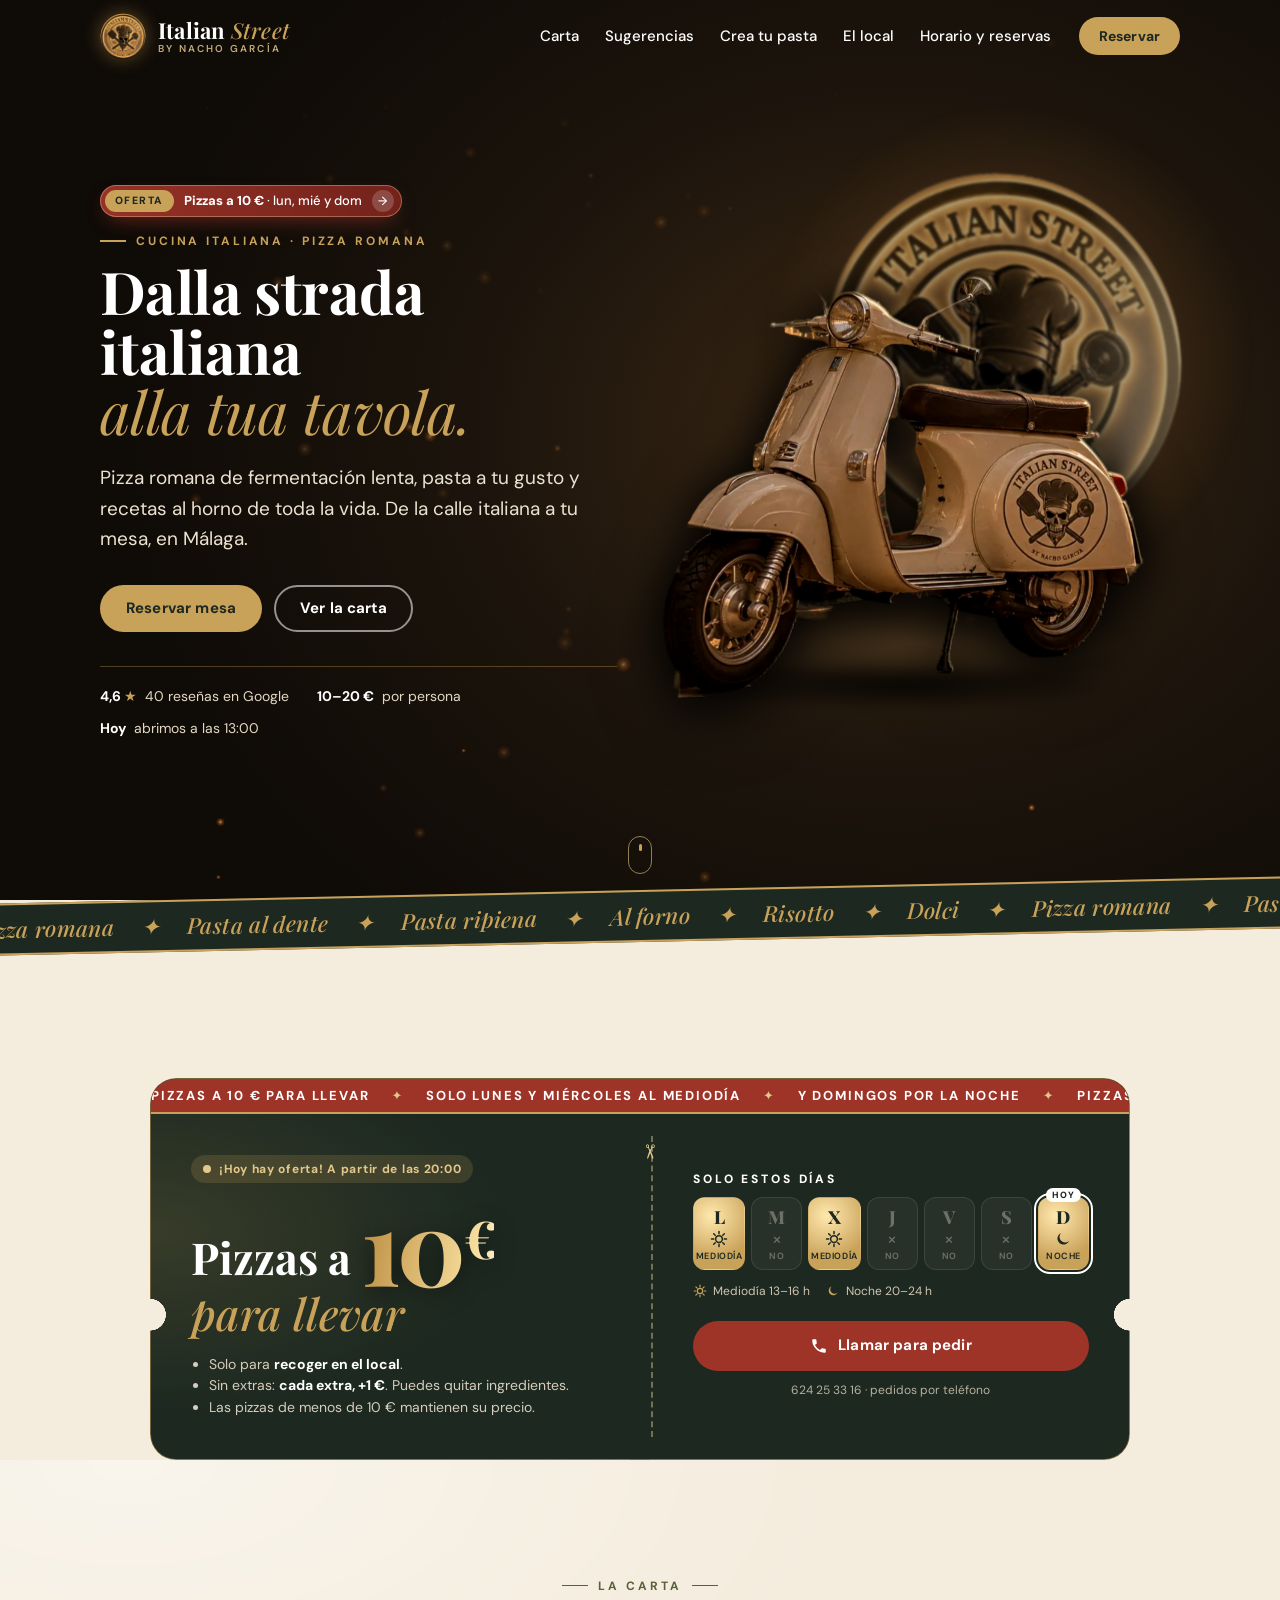
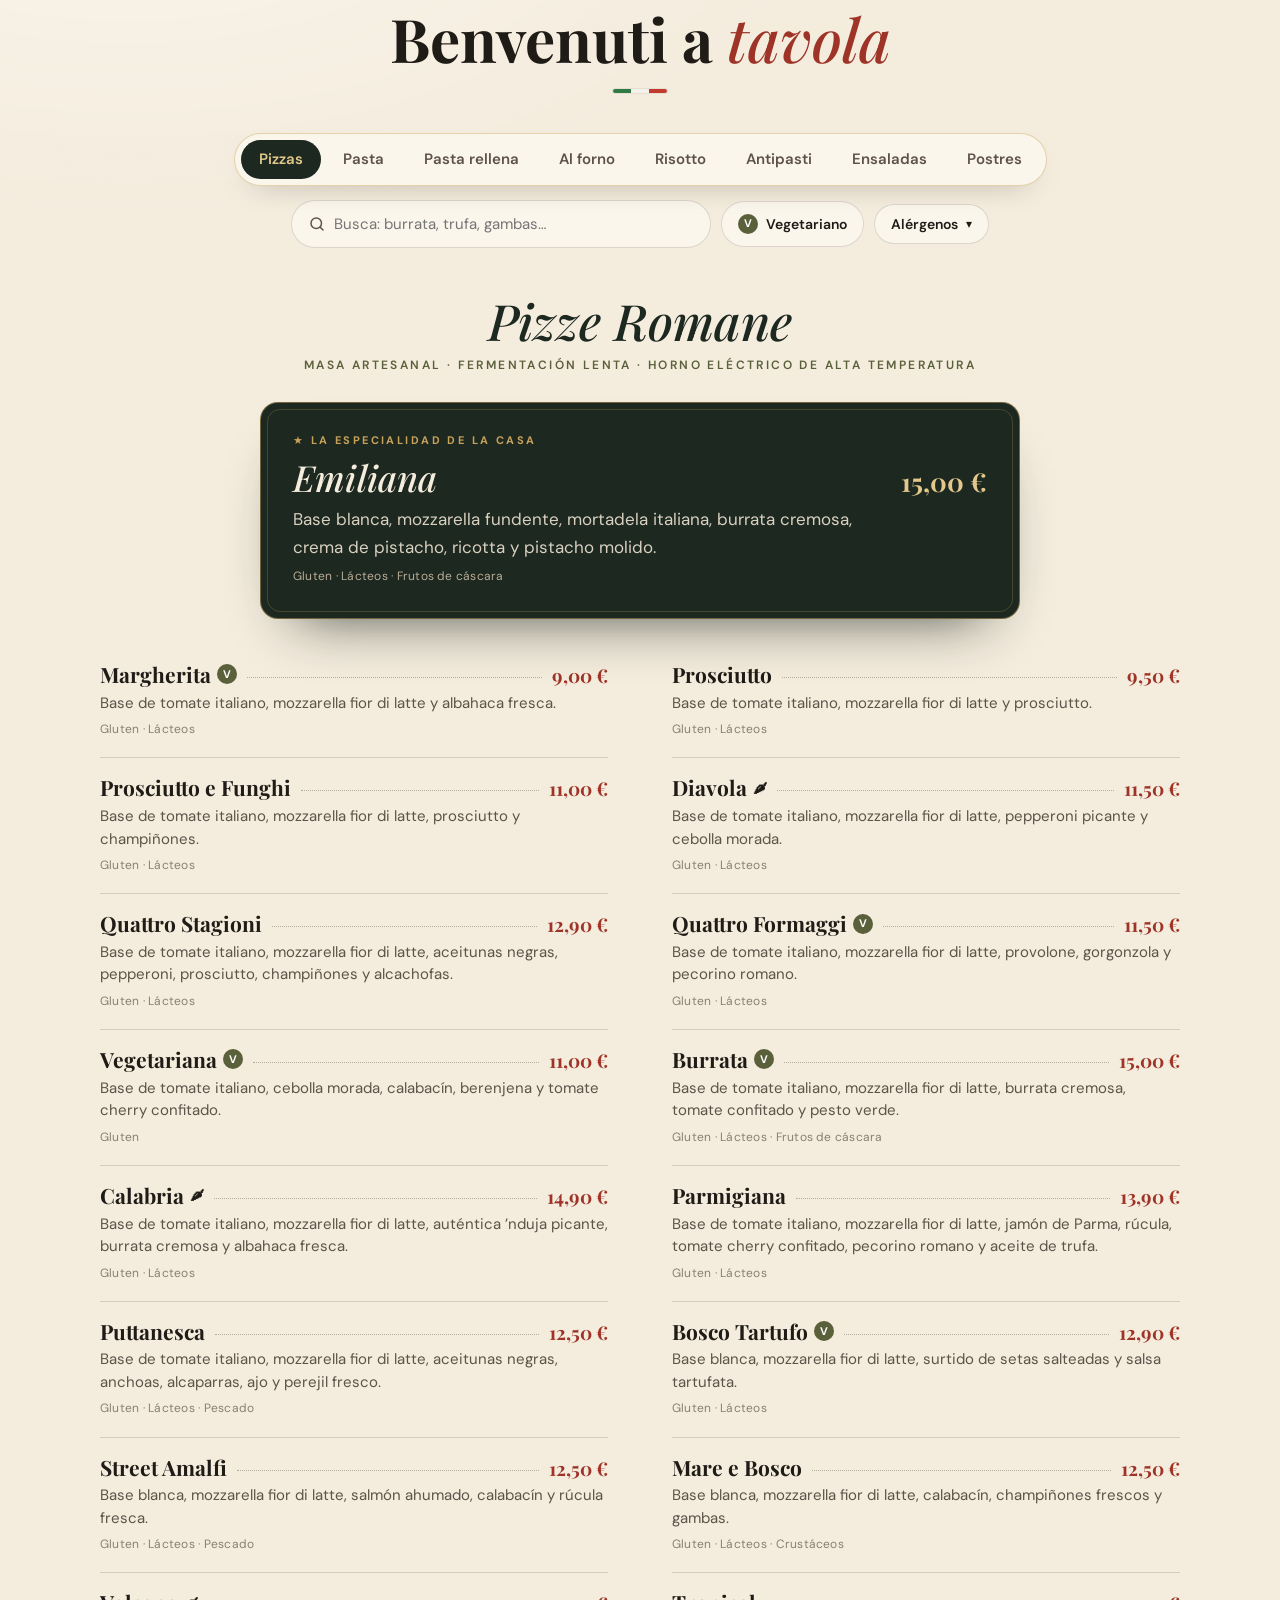
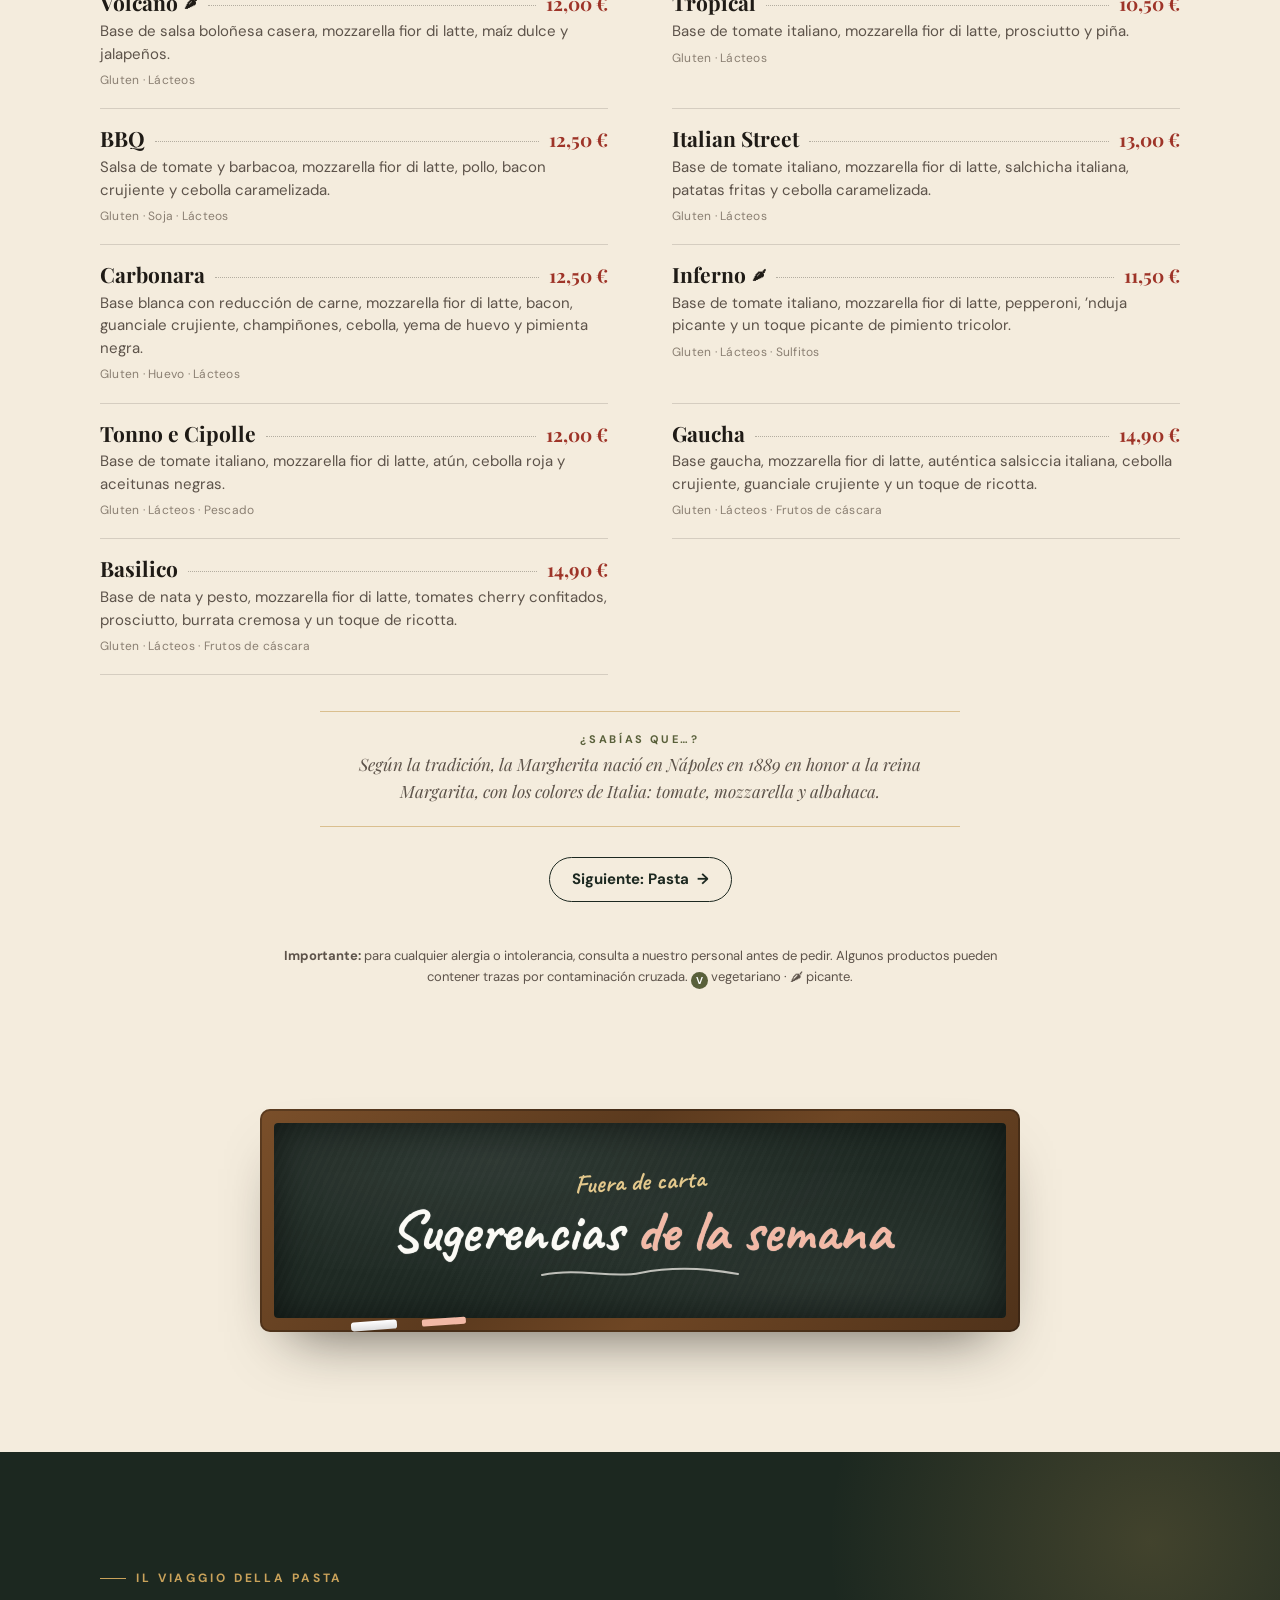
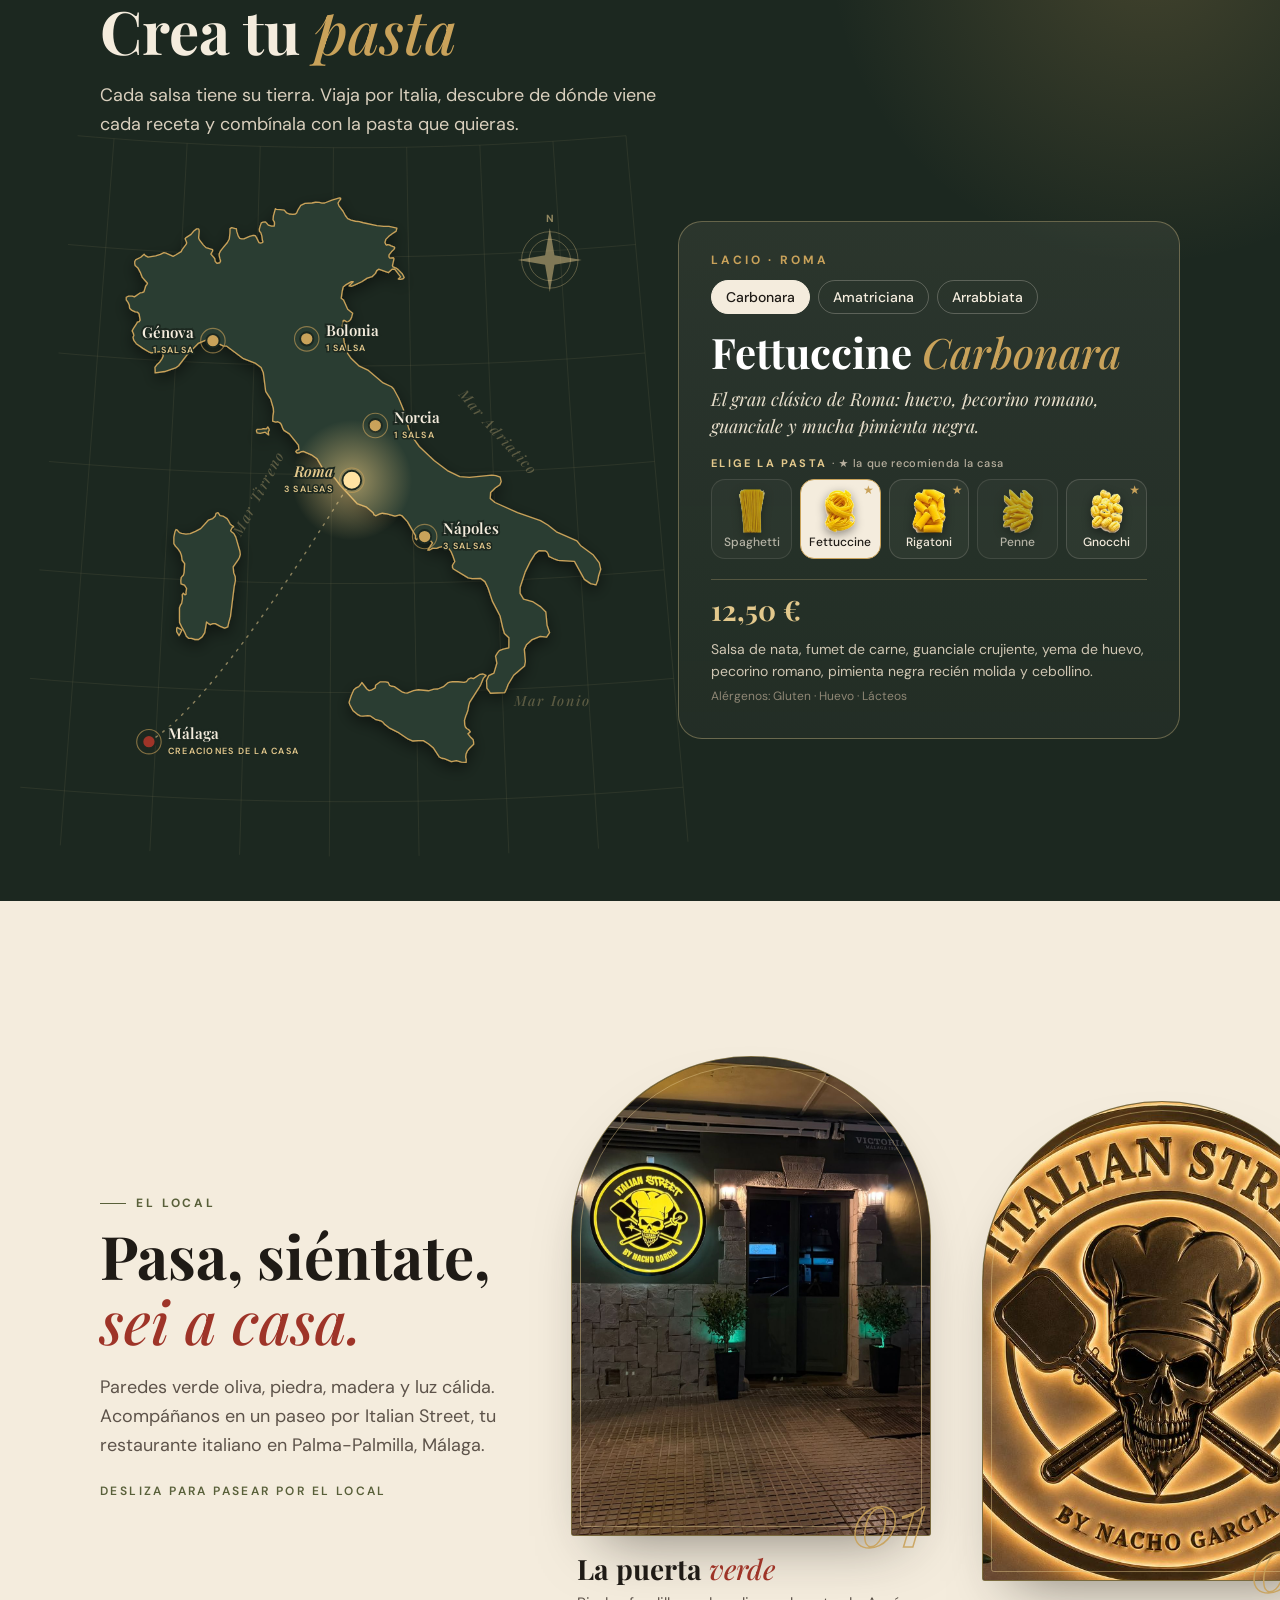
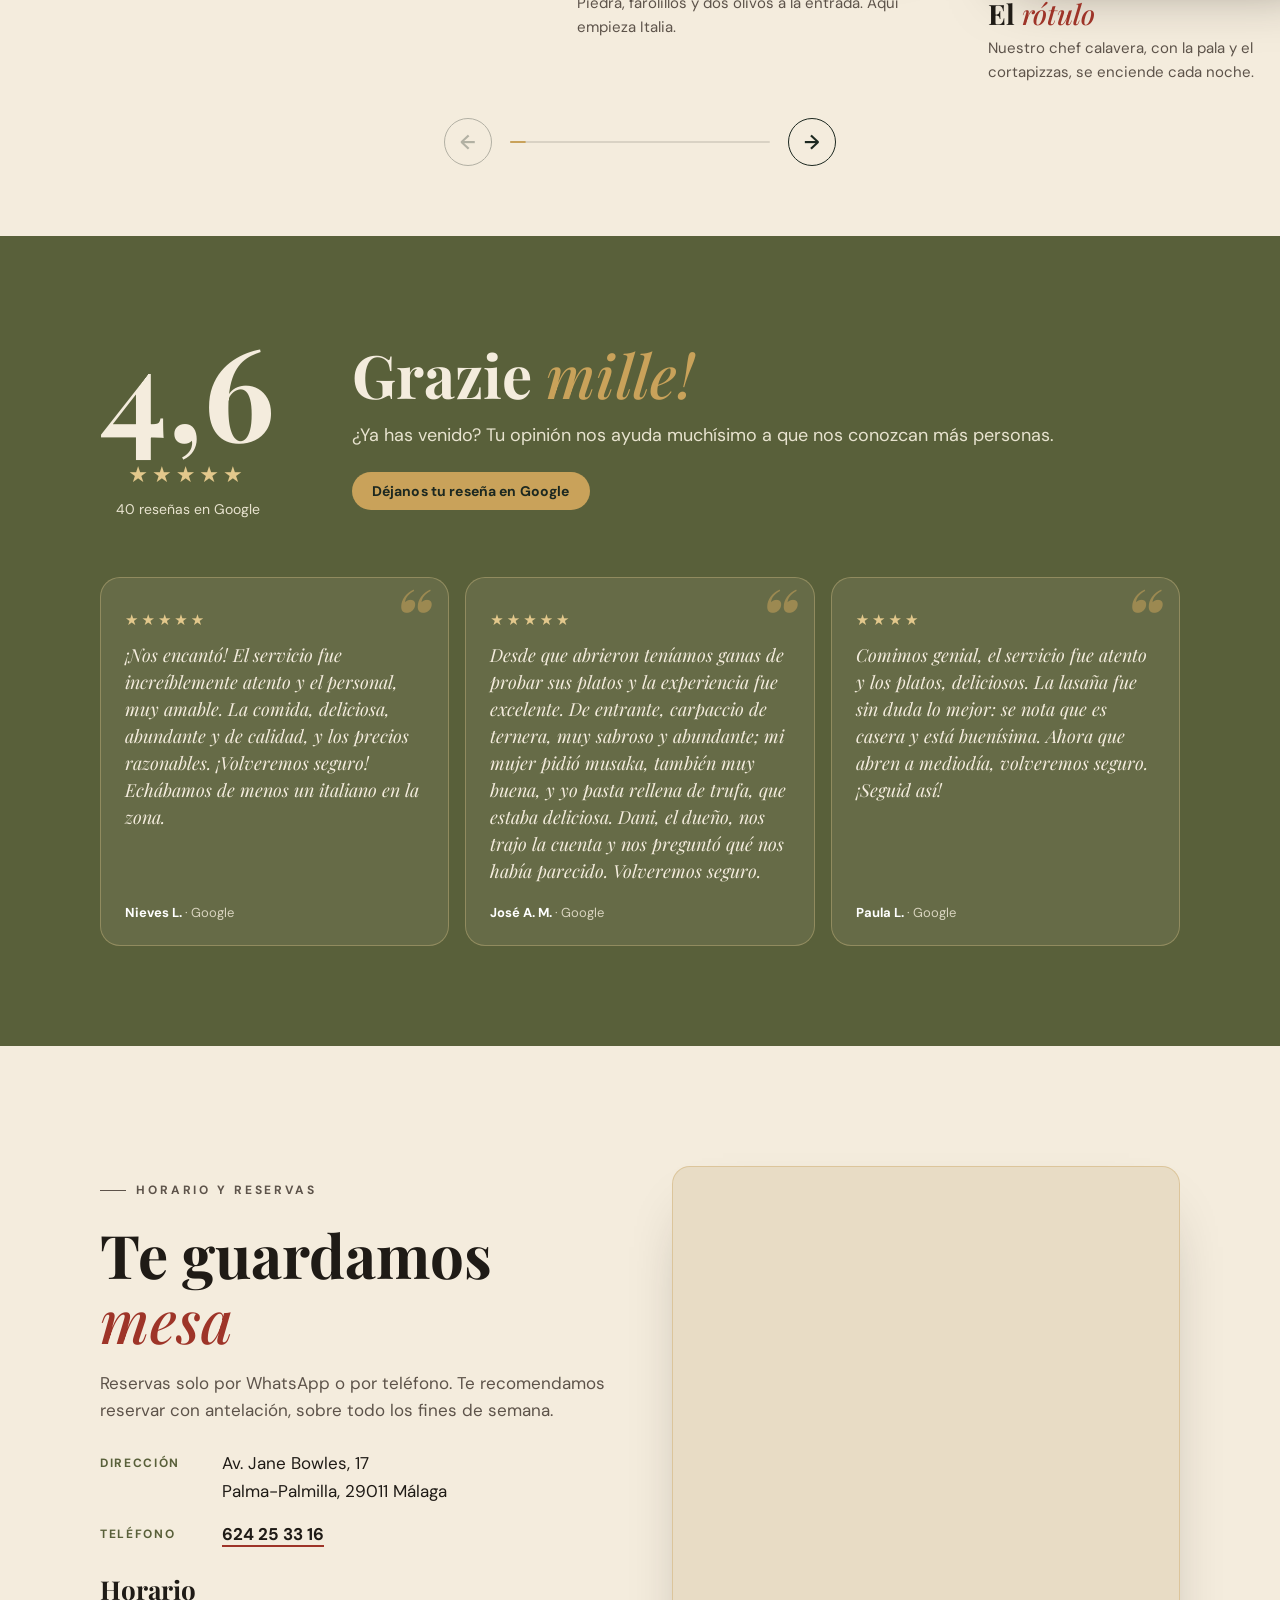
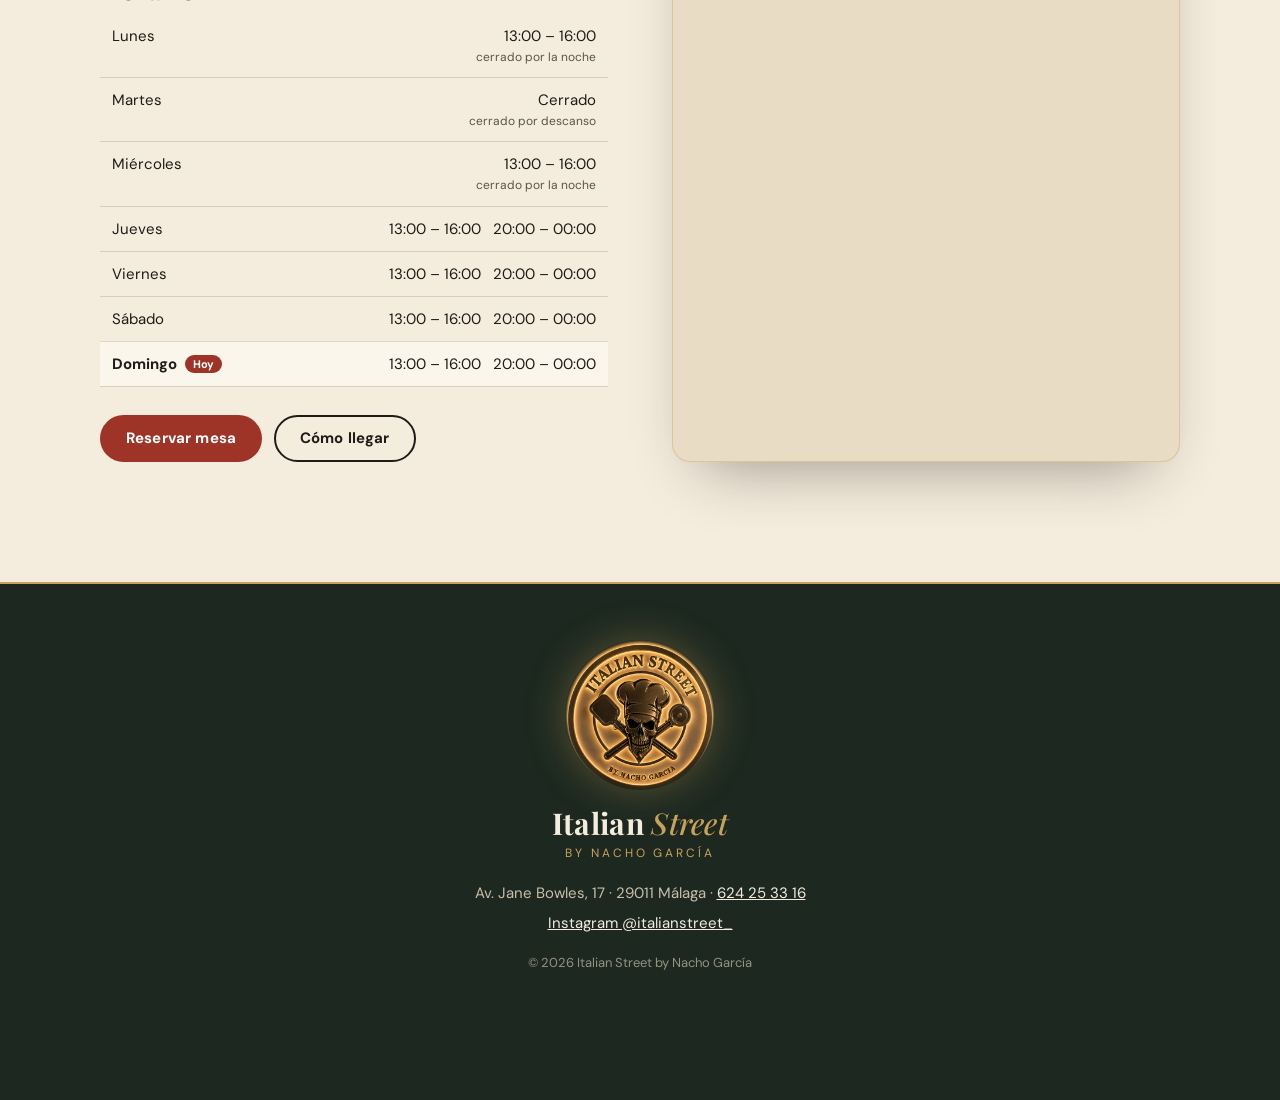
==== commit 997fdfab: "Oferta como cupón animado con calendario de los días válidos Cupón recortable con cinta roja en movi" ====
--- a/italian-street/index.html
+++ b/italian-street/index.html
@@ -939,7 +939,7 @@
       <canvas class="embers" id="embers" aria-hidden="true"></canvas>
       <div class="hero__inner">
         <div class="hero__content">
-          <a class="promo-pill" href="#oferta"><span class="promo-pill__tag">Oferta</span> Pizzas a 10 € para llevar <span aria-hidden="true">→</span></a>
+          <a class="promo-pill" href="#oferta"><span class="promo-pill__tag">Oferta</span><span class="promo-pill__txt"><b>Pizzas a 10 €</b> · lun, mié y dom</span><span class="promo-pill__go" aria-hidden="true">→</span></a>
           <p class="kicker kicker--light">Cucina italiana · Pizza romana</p>
           <h1 class="hero__title">
             Dalla strada italiana<br>
@@ -995,28 +995,37 @@
     </div></div>
 
     <!-- ============ OFERTA (se activa/desactiva en js/oferta.js) ============ -->
-    <section class="section offer" id="oferta">
+    <section class="section offer" id="oferta" aria-labelledby="offerTitle">
       <div class="container">
-        <article class="offer__card reveal">
-          <div class="offer__price" aria-hidden="true"><span>Pizzas a</span><b>10€</b><span>para llevar</span></div>
-          <div class="offer__body">
-            <p class="offer__status" id="offerStatus"></p>
-            <h2 class="offer__title">Pizzas a <em>10 €</em> para llevar</h2>
-            <ul class="offer__days" aria-label="Días de la oferta">
-              <li><b>Lunes</b> al mediodía</li>
-              <li><b>Miércoles</b> al mediodía</li>
-              <li><b>Domingos</b> por la noche</li>
-            </ul>
-            <ul class="offer__rules">
-              <li>Solo para <strong>recoger en el local</strong>.</li>
-              <li>Precio sin extras: <strong>cada extra, +1 €</strong>. Puedes quitar los ingredientes que quieras.</li>
-              <li>Las pizzas que cuestan menos de 10 € mantienen su precio.</li>
-            </ul>
-            <a class="btn btn--gold offer__call" href="tel:+34624253316">
-              <svg viewBox="0 0 24 24" width="18" height="18" aria-hidden="true"><path fill="currentColor" d="M6.6 10.8a15.1 15.1 0 0 0 6.6 6.6l2.2-2.2c.3-.3.7-.4 1-.2 1.1.4 2.3.6 3.6.6.6 0 1 .4 1 1V20c0 .6-.4 1-1 1A17 17 0 0 1 3 4c0-.6.4-1 1-1h3.5c.6 0 1 .4 1 1 0 1.3.2 2.5.6 3.6.1.3 0 .7-.2 1l-2.3 2.2z"/></svg>
-              Llamar para pedir · 624 25 33 16
-            </a>
-            <p class="offer__note">Pedidos por teléfono.</p>
+        <article class="coupon reveal">
+          <div class="coupon__ticker" aria-hidden="true"><div class="coupon__track">
+            <span>Pizzas a 10 € para llevar</span><i>✦</i><span>Solo lunes y miércoles al mediodía</span><i>✦</i><span>y domingos por la noche</span><i>✦</i>
+            <span>Pizzas a 10 € para llevar</span><i>✦</i><span>Solo lunes y miércoles al mediodía</span><i>✦</i><span>y domingos por la noche</span><i>✦</i>
+          </div></div>
+
+          <div class="coupon__main">
+            <div class="coupon__left">
+              <p class="offer__status" id="offerStatus">Oferta solo 3 días a la semana</p>
+              <h2 class="coupon__title" id="offerTitle">Pizzas a <span class="coupon__price">10<small>€</small></span> <em>para llevar</em></h2>
+              <ul class="offer__rules">
+                <li>Solo para <strong>recoger en el local</strong>.</li>
+                <li>Sin extras: <strong>cada extra, +1 €</strong>. Puedes quitar ingredientes.</li>
+                <li>Las pizzas de menos de 10 € mantienen su precio.</li>
+              </ul>
+            </div>
+
+            <div class="coupon__cut" aria-hidden="true"><span class="coupon__scissors">✂</span></div>
+
+            <div class="coupon__right">
+              <p class="coupon__label">Solo estos días</p>
+              <ol class="week" id="offerWeek" aria-label="Días de la oferta"><li class="wday is-on" data-day="1" aria-label="Lunes: sí, mediodía"><span class="wday__l">L</span><svg viewBox="0 0 24 24" aria-hidden="true"><circle cx="12" cy="12" r="4.5"/><path d="M12 2v3M12 19v3M2 12h3M19 12h3M4.9 4.9l2.1 2.1M17 17l2.1 2.1M4.9 19.1 7 17M17 7l2.1-2.1"/></svg><span class="wday__t">mediodía</span></li><li class="wday" data-day="2" aria-label="Martes: no"><span class="wday__l">M</span><span class="wday__x" aria-hidden="true">×</span><span class="wday__t">no</span></li><li class="wday is-on" data-day="3" aria-label="Miércoles: sí, mediodía"><span class="wday__l">X</span><svg viewBox="0 0 24 24" aria-hidden="true"><circle cx="12" cy="12" r="4.5"/><path d="M12 2v3M12 19v3M2 12h3M19 12h3M4.9 4.9l2.1 2.1M17 17l2.1 2.1M4.9 19.1 7 17M17 7l2.1-2.1"/></svg><span class="wday__t">mediodía</span></li><li class="wday" data-day="4" aria-label="Jueves: no"><span class="wday__l">J</span><span class="wday__x" aria-hidden="true">×</span><span class="wday__t">no</span></li><li class="wday" data-day="5" aria-label="Viernes: no"><span class="wday__l">V</span><span class="wday__x" aria-hidden="true">×</span><span class="wday__t">no</span></li><li class="wday" data-day="6" aria-label="Sábado: no"><span class="wday__l">S</span><span class="wday__x" aria-hidden="true">×</span><span class="wday__t">no</span></li><li class="wday is-on" data-day="0" aria-label="Domingo: sí, noche"><span class="wday__l">D</span><svg viewBox="0 0 24 24" aria-hidden="true"><path d="M20 14.5A8 8 0 1 1 9.5 4a6.5 6.5 0 0 0 10.5 10.5z"/></svg><span class="wday__t">noche</span></li></ol>
+              <p class="week__legend"><span><svg viewBox="0 0 24 24" aria-hidden="true"><circle cx="12" cy="12" r="4.5"/><path d="M12 2v3M12 19v3M2 12h3M19 12h3M4.9 4.9l2.1 2.1M17 17l2.1 2.1M4.9 19.1 7 17M17 7l2.1-2.1"/></svg> Mediodía 13–16 h</span><span><svg viewBox="0 0 24 24" aria-hidden="true"><path d="M20 14.5A8 8 0 1 1 9.5 4a6.5 6.5 0 0 0 10.5 10.5z"/></svg> Noche 20–24 h</span></p>
+              <a class="btn btn--red offer__call" href="tel:+34624253316">
+                <svg viewBox="0 0 24 24" width="18" height="18" aria-hidden="true"><path fill="currentColor" d="M6.6 10.8a15.1 15.1 0 0 0 6.6 6.6l2.2-2.2c.3-.3.7-.4 1-.2 1.1.4 2.3.6 3.6.6.6 0 1 .4 1 1V20c0 .6-.4 1-1 1A17 17 0 0 1 3 4c0-.6.4-1 1-1h3.5c.6 0 1 .4 1 1 0 1.3.2 2.5.6 3.6.1.3 0 .7-.2 1l-2.3 2.2z"/></svg>
+                Llamar para pedir
+              </a>
+              <p class="offer__note">624 25 33 16 · pedidos por teléfono</p>
+            </div>
           </div>
         </article>
       </div>
--- a/italian-street/css/styles.css
+++ b/italian-street/css/styles.css
@@ -395,54 +395,128 @@
 .allergens-note { margin: 44px auto 0; max-width: 760px; text-align: center; font-size: 13px; color: var(--ink-soft); line-height: 1.6; }
 .allergens-note .veg { width: 17px; height: 17px; font-size: 10px; vertical-align: -3px; }
 
-/* ---------- Oferta: pizzas a 10 € para llevar ---------- */
+/* ---------- Oferta: cupón «Pizzas a 10 € para llevar» ---------- */
 .promo-pill {
-  display: inline-flex; align-items: center; gap: 10px; margin-bottom: 18px; padding: 6px 14px 6px 6px; border-radius: 999px;
-  border: 1px solid rgba(227,200,140,.55); background: rgba(20,14,8,.55); color: #f4ecdd; text-decoration: none;
-  font: 600 13px/1 var(--font-body); backdrop-filter: blur(4px); transition: background-color .2s ease;
-}
-.promo-pill:hover { background: rgba(201,162,90,.25); }
-.promo-pill__tag { padding: 5px 10px; border-radius: 999px; background: var(--red); color: #fff; font-size: 11px; letter-spacing: .14em; text-transform: uppercase; }
-.promo-pill.is-live .promo-pill__tag { animation: livePulse 1.6s ease-in-out infinite; }
-@keyframes livePulse { 50% { box-shadow: 0 0 0 6px rgba(158,52,40,.25); } }
+  position: relative; overflow: hidden; display: inline-flex; align-items: center; gap: 10px; max-width: 100%;
+  margin-bottom: 18px; padding: 5px 8px 5px 5px; border-radius: 999px; text-decoration: none; white-space: nowrap;
+  background: linear-gradient(90deg, rgba(158,52,40,.95), rgba(120,36,28,.95)); color: #fff;
+  box-shadow: 0 8px 20px -8px rgba(158,52,40,.8), inset 0 0 0 1px rgba(255,220,180,.35);
+  font: 500 13px/1 var(--font-body); animation: pillBob 3s ease-in-out infinite;
+}
+.promo-pill::after { /* destello que recorre la etiqueta */
+  content: ""; position: absolute; top: 0; bottom: 0; width: 40%; left: -50%;
+  background: linear-gradient(100deg, transparent, rgba(255,255,255,.35), transparent); animation: shine 3.2s ease-in-out infinite;
+}
+.promo-pill__tag { padding: 6px 10px; border-radius: 999px; background: var(--gold); color: var(--green); font: 800 10.5px/1 var(--font-body); letter-spacing: .14em; text-transform: uppercase; }
+.promo-pill__txt b { font-weight: 800; }
+.promo-pill__go { display: grid; place-items: center; width: 22px; height: 22px; border-radius: 50%; background: rgba(255,255,255,.18); font-size: 12px; }
+@keyframes pillBob { 0%, 100% { transform: translateY(0); } 50% { transform: translateY(-3px); } }
+@keyframes shine { 0% { left: -50%; } 55%, 100% { left: 130%; } }
 
 .offer { background: var(--cream); padding-bottom: 0; }
-.offer__card {
-  position: relative; display: grid; grid-template-columns: auto 1fr; gap: clamp(22px, 4vw, 48px); align-items: center;
-  max-width: 920px; margin: 0 auto; padding: clamp(24px, 4vw, 40px); border-radius: 26px; color: var(--cream); overflow: hidden;
-  background: radial-gradient(ellipse 70% 90% at 0% 50%, rgba(201,162,90,.18), transparent 60%), var(--green);
-  border: 1px solid rgba(201,162,90,.5); box-shadow: 0 30px 60px -34px rgba(28,40,32,.9);
-}
-.offer__card::after { content: ""; position: absolute; inset: 8px; border-radius: 20px; border: 1px dashed rgba(227,200,140,.3); pointer-events: none; }
-.offer__price {
-  width: clamp(140px, 22vw, 200px); aspect-ratio: 1; border-radius: 50%; display: flex; flex-direction: column; align-items: center; justify-content: center;
-  background: radial-gradient(circle at 35% 30%, #e7c27b, #c9a25a 55%, #9c7631); color: var(--green); transform: rotate(-8deg);
-  box-shadow: 0 18px 30px -12px rgba(0,0,0,.6), inset 0 0 0 6px rgba(255,255,255,.18), inset 0 0 0 8px rgba(28,40,32,.25);
-  font: 700 12px/1.2 var(--font-body); letter-spacing: .16em; text-transform: uppercase;
-}
-.offer__price b { font: 800 clamp(48px, 7vw, 68px)/1 var(--font-display); letter-spacing: -.02em; text-transform: none; margin: 2px 0; }
-.offer__status { margin: 0 0 8px; font: 700 12px/1.2 var(--font-body); letter-spacing: .16em; text-transform: uppercase; color: var(--gold-light); }
-.offer__status.is-live { color: #9bd8a7; }
-.offer__status.is-live::before { content: "● "; animation: blink 1.2s steps(1) infinite; }
+.coupon {
+  position: relative; max-width: 980px; margin: 0 auto; border-radius: 26px; overflow: hidden; color: var(--cream);
+  background: radial-gradient(ellipse 60% 80% at 0% 40%, rgba(201,162,90,.16), transparent 60%), var(--green);
+  border: 1px solid rgba(201,162,90,.5); box-shadow: 0 34px 70px -36px rgba(28,40,32,.95);
+  /* muescas de cupón a los lados */
+  -webkit-mask: radial-gradient(circle 16px at 0 62%, #0000 98%, #000) left / 51% 100% no-repeat, radial-gradient(circle 16px at 100% 62%, #0000 98%, #000) right / 51% 100% no-repeat;
+          mask: radial-gradient(circle 16px at 0 62%, #0000 98%, #000) left / 51% 100% no-repeat, radial-gradient(circle 16px at 100% 62%, #0000 98%, #000) right / 51% 100% no-repeat;
+}
+.coupon__ticker { background: var(--red); color: #fff; overflow: hidden; padding: 10px 0; border-bottom: 2px solid var(--gold); }
+.coupon__track { display: flex; gap: 22px; width: max-content; animation: marquee 22s linear infinite; font: 700 13px/1 var(--font-body); letter-spacing: .14em; text-transform: uppercase; white-space: nowrap; }
+.coupon__track i { font-style: normal; color: var(--gold-light); }
+
+.coupon__main { display: grid; grid-template-columns: 1.05fr auto 1fr; align-items: center; }
+.coupon__left, .coupon__right { padding: clamp(22px, 3.6vw, 40px); }
+.coupon__title { margin: 0; font: 700 clamp(30px, 4vw, 44px)/1.02 var(--font-display); color: #fff; }
+.coupon__title em { display: block; color: var(--gold); font-weight: 500; }
+.coupon__price {
+  display: inline-block; font: 800 clamp(64px, 9vw, 104px)/.9 var(--font-display); letter-spacing: -.04em; vertical-align: -.12em;
+  background: linear-gradient(100deg, #b98a3c 0%, #f6dc9c 35%, #fff6da 45%, #e3bd6e 55%, #b98a3c 100%); background-size: 250% 100%;
+  -webkit-background-clip: text; background-clip: text; color: transparent; animation: goldShine 4s ease-in-out infinite;
+  filter: drop-shadow(0 6px 12px rgba(0,0,0,.45));
+}
+.coupon__price small { font-size: .5em; vertical-align: .55em; margin-left: 2px; }
+@keyframes goldShine { 0%, 100% { background-position: 100% 0; } 50% { background-position: 0 0; } }
+
+.offer__status {
+  display: inline-flex; align-items: center; gap: 8px; margin: 0 0 14px; padding: 7px 12px; border-radius: 999px;
+  font: 700 12px/1.2 var(--font-body); letter-spacing: .06em; background: rgba(244,236,221,.08); color: var(--gold-light);
+}
+.offer__status::before { content: ""; width: 8px; height: 8px; border-radius: 50%; background: currentColor; flex: none; }
+.offer__status.is-live { background: rgba(120,200,140,.16); color: #a6e3b2; }
+.offer__status.is-live::before { animation: blink 1s steps(1) infinite; }
+.offer__status.is-today { background: rgba(201,162,90,.18); color: var(--gold-light); }
+.offer__status.is-off { background: rgba(240,140,120,.14); color: #f2b0a2; }
 @keyframes blink { 50% { opacity: .2; } }
-.offer__title { margin: 0; font: 700 clamp(30px, 4.4vw, 46px)/1.05 var(--font-display); color: #fff; }
-.offer__title em { color: var(--gold); font-weight: 500; }
-.offer__days { list-style: none; padding: 0; margin: 16px 0; display: flex; flex-wrap: wrap; gap: 8px; }
-.offer__days li { padding: 8px 14px; border-radius: 999px; border: 1.5px solid rgba(227,200,140,.45); font-size: 14px; color: #e8dfcc; }
-.offer__days b { color: #fff; }
-.offer__rules { margin: 0 0 22px; padding-left: 18px; color: #d6cdbc; font-size: 14px; line-height: 1.55; }
+.offer__rules { margin: 18px 0 0; padding-left: 18px; color: #d6cdbc; font-size: 14px; line-height: 1.55; }
 .offer__rules strong { color: #fff; }
-.offer__call { gap: 10px; }
-.offer__note { margin: 10px 0 0; font-size: 12px; color: #b8b09f; }
-@media (max-width: 640px) {
-  .offer__card { grid-template-columns: 1fr; text-align: left; }
-  .offer__price { position: absolute; right: 14px; top: 14px; width: 104px; }
-  .offer__price span { font-size: 9px; }
-  .offer__price b { font-size: 40px; }
-  .offer__title, .offer__status { padding-right: 110px; }
-  .offer__days li { padding: 7px 12px; font-size: 13px; }
-  .offer__card .btn { width: 100%; }
-}
+
+/* Línea de corte con tijeras */
+.coupon__cut { position: relative; align-self: stretch; width: 0; border-left: 2px dashed rgba(227,200,140,.45); margin: 22px 0; }
+.coupon__scissors { position: absolute; left: -11px; top: 0; font-size: 20px; color: var(--gold-light); transform: rotate(90deg); animation: cutV 5s ease-in-out infinite; }
+@keyframes cutV { 0% { top: 0; } 50% { top: calc(100% - 22px); } 100% { top: 0; } }
+
+/* Calendario de la semana */
+.coupon__label { margin: 0 0 12px; font: 800 12px/1 var(--font-body); letter-spacing: .24em; text-transform: uppercase; color: #fff; }
+.week { list-style: none; margin: 0; padding: 0; display: grid; grid-template-columns: repeat(7, 1fr); gap: 6px; }
+.wday {
+  position: relative; display: flex; flex-direction: column; align-items: center; gap: 4px; padding: 10px 2px 8px; border-radius: 12px;
+  background: rgba(244,236,221,.05); border: 1px solid rgba(244,236,221,.1); color: rgba(244,236,221,.35);
+}
+.wday__l { font: 800 18px/1 var(--font-display); }
+.wday__x { font: 400 18px/18px var(--font-body); }
+.wday__t { font: 600 9px/1 var(--font-body); letter-spacing: .06em; text-transform: uppercase; }
+.wday svg { width: 18px; height: 18px; fill: none; stroke: currentColor; stroke-width: 2; stroke-linecap: round; }
+.wday svg path:only-child { fill: currentColor; stroke: none; }
+.wday.is-on {
+  color: var(--green); border-color: transparent;
+  background: radial-gradient(circle at 35% 25%, #ffe8ad, #c9a25a 70%);
+  box-shadow: 0 0 0 0 rgba(255,214,130,.6); animation: dayGlow 2.4s ease-in-out infinite;
+}
+.wday.is-on:nth-child(3) { animation-delay: .4s; } .wday.is-on:nth-child(7) { animation-delay: .8s; }
+@keyframes dayGlow { 0%, 100% { box-shadow: 0 0 0 0 rgba(255,214,130,.0), 0 6px 14px -6px rgba(0,0,0,.6); transform: translateY(0); }
+  50% { box-shadow: 0 0 18px 2px rgba(255,214,130,.45), 0 6px 14px -6px rgba(0,0,0,.6); transform: translateY(-3px); } }
+.wday.is-today { outline: 2px solid #fff; outline-offset: 2px; }
+.wday.is-today::after {
+  content: "Hoy"; position: absolute; top: -10px; left: 50%; transform: translateX(-50%); padding: 2px 6px; border-radius: 999px;
+  background: #fff; color: var(--green); font: 800 9px/1.2 var(--font-body); letter-spacing: .08em; text-transform: uppercase;
+}
+/* Entrada: los días aparecen uno a uno */
+.js .coupon.reveal .wday { opacity: 0; transform: translateY(10px) rotateX(70deg); transition: opacity .4s ease, transform .5s cubic-bezier(.3,1.5,.5,1); }
+.js .coupon.reveal.is-in .wday { opacity: 1; transform: none; }
+.js .coupon.reveal.is-in .wday:nth-child(2) { transition-delay: .08s; } .js .coupon.reveal.is-in .wday:nth-child(3) { transition-delay: .16s; }
+.js .coupon.reveal.is-in .wday:nth-child(4) { transition-delay: .24s; } .js .coupon.reveal.is-in .wday:nth-child(5) { transition-delay: .32s; }
+.js .coupon.reveal.is-in .wday:nth-child(6) { transition-delay: .4s; } .js .coupon.reveal.is-in .wday:nth-child(7) { transition-delay: .48s; }
+.week__legend { display: flex; flex-wrap: wrap; gap: 6px 16px; margin: 12px 0 20px; font-size: 12px; color: #cfc6b3; }
+.week__legend span { display: inline-flex; align-items: center; gap: 6px; }
+.week__legend svg { width: 14px; height: 14px; fill: none; stroke: var(--gold); stroke-width: 2; stroke-linecap: round; }
+.week__legend svg path:only-child { fill: var(--gold); stroke: none; }
+.offer__call { width: 100%; gap: 10px; white-space: nowrap; }
+.offer__note { margin: 10px 0 0; font-size: 12px; color: #b8b09f; text-align: center; }
+
+@media (max-width: 760px) {
+  .coupon { -webkit-mask: none; mask: none; }
+  /* Móvil: precio → días → condiciones → (corte) → llamar */
+  .coupon__main { display: flex; flex-direction: column; padding: 22px 20px 24px; }
+  .coupon__left, .coupon__right { display: contents; }
+  .offer__status { order: 1; align-self: flex-start; }
+  .coupon__title { order: 2; }
+  .coupon__label { order: 3; margin-top: 22px; }
+  .week { order: 4; }
+  .week__legend { order: 5; margin-bottom: 0; }
+  .offer__rules { order: 6; }
+  .coupon__cut { order: 7; position: relative; width: auto; height: 0; border-left: 0; border-top: 2px dashed rgba(227,200,140,.45); margin: 22px 0; }
+  .offer__call { order: 8; }
+  .offer__note { order: 9; }
+  .coupon__scissors { top: -13px; left: 0; transform: none; animation: cutH 5s ease-in-out infinite; }
+  @keyframes cutH { 0% { left: 0; } 50% { left: calc(100% - 20px); } 100% { left: 0; } }
+  .wday { padding: 9px 0 7px; border-radius: 10px; }
+  .wday__l { font-size: 16px; }
+  .wday__t { font-size: 7.5px; letter-spacing: .02em; }
+  .promo-pill { font-size: 12px; gap: 8px; }
+}
+@media (prefers-reduced-motion: reduce) { .promo-pill, .promo-pill::after { animation: none; } }
 
 /* ---------- Sugerencias: pizarra de trattoria ---------- */
 .sugg { background: var(--cream); padding-top: 0; }
